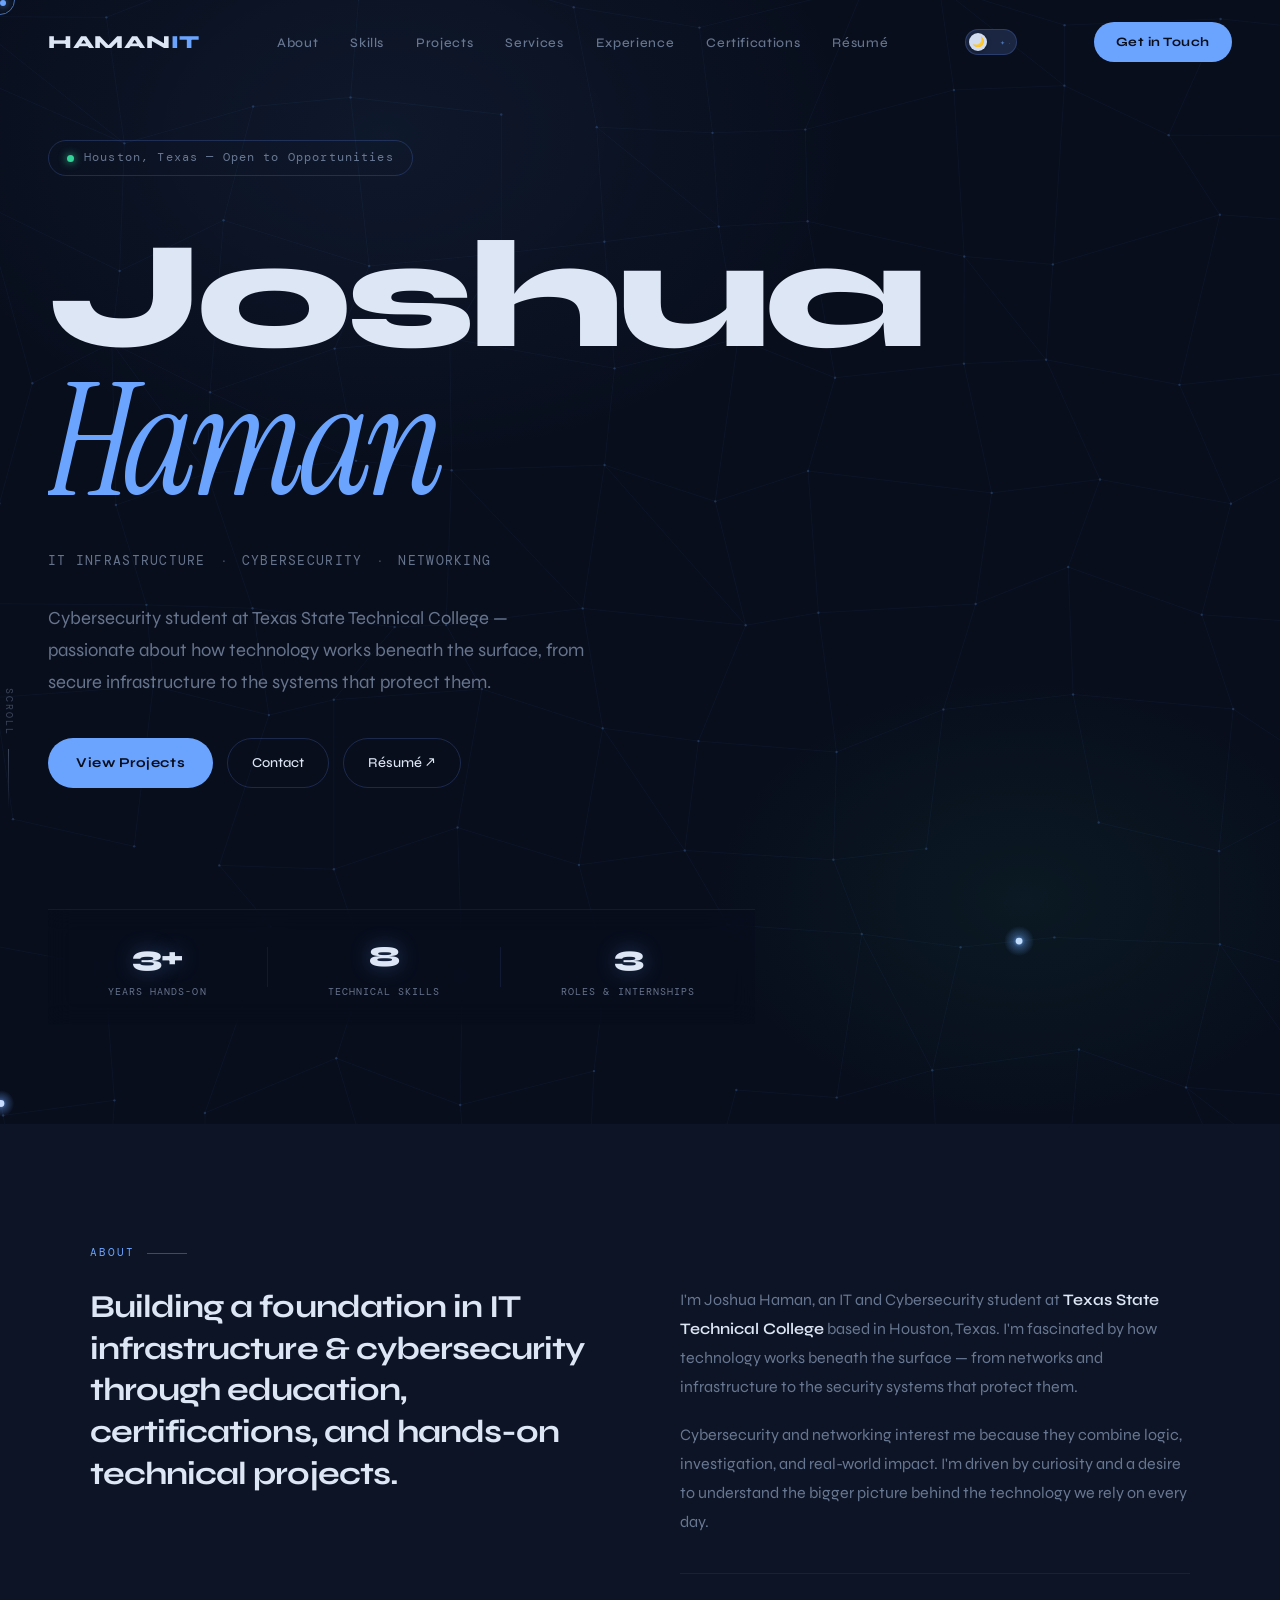
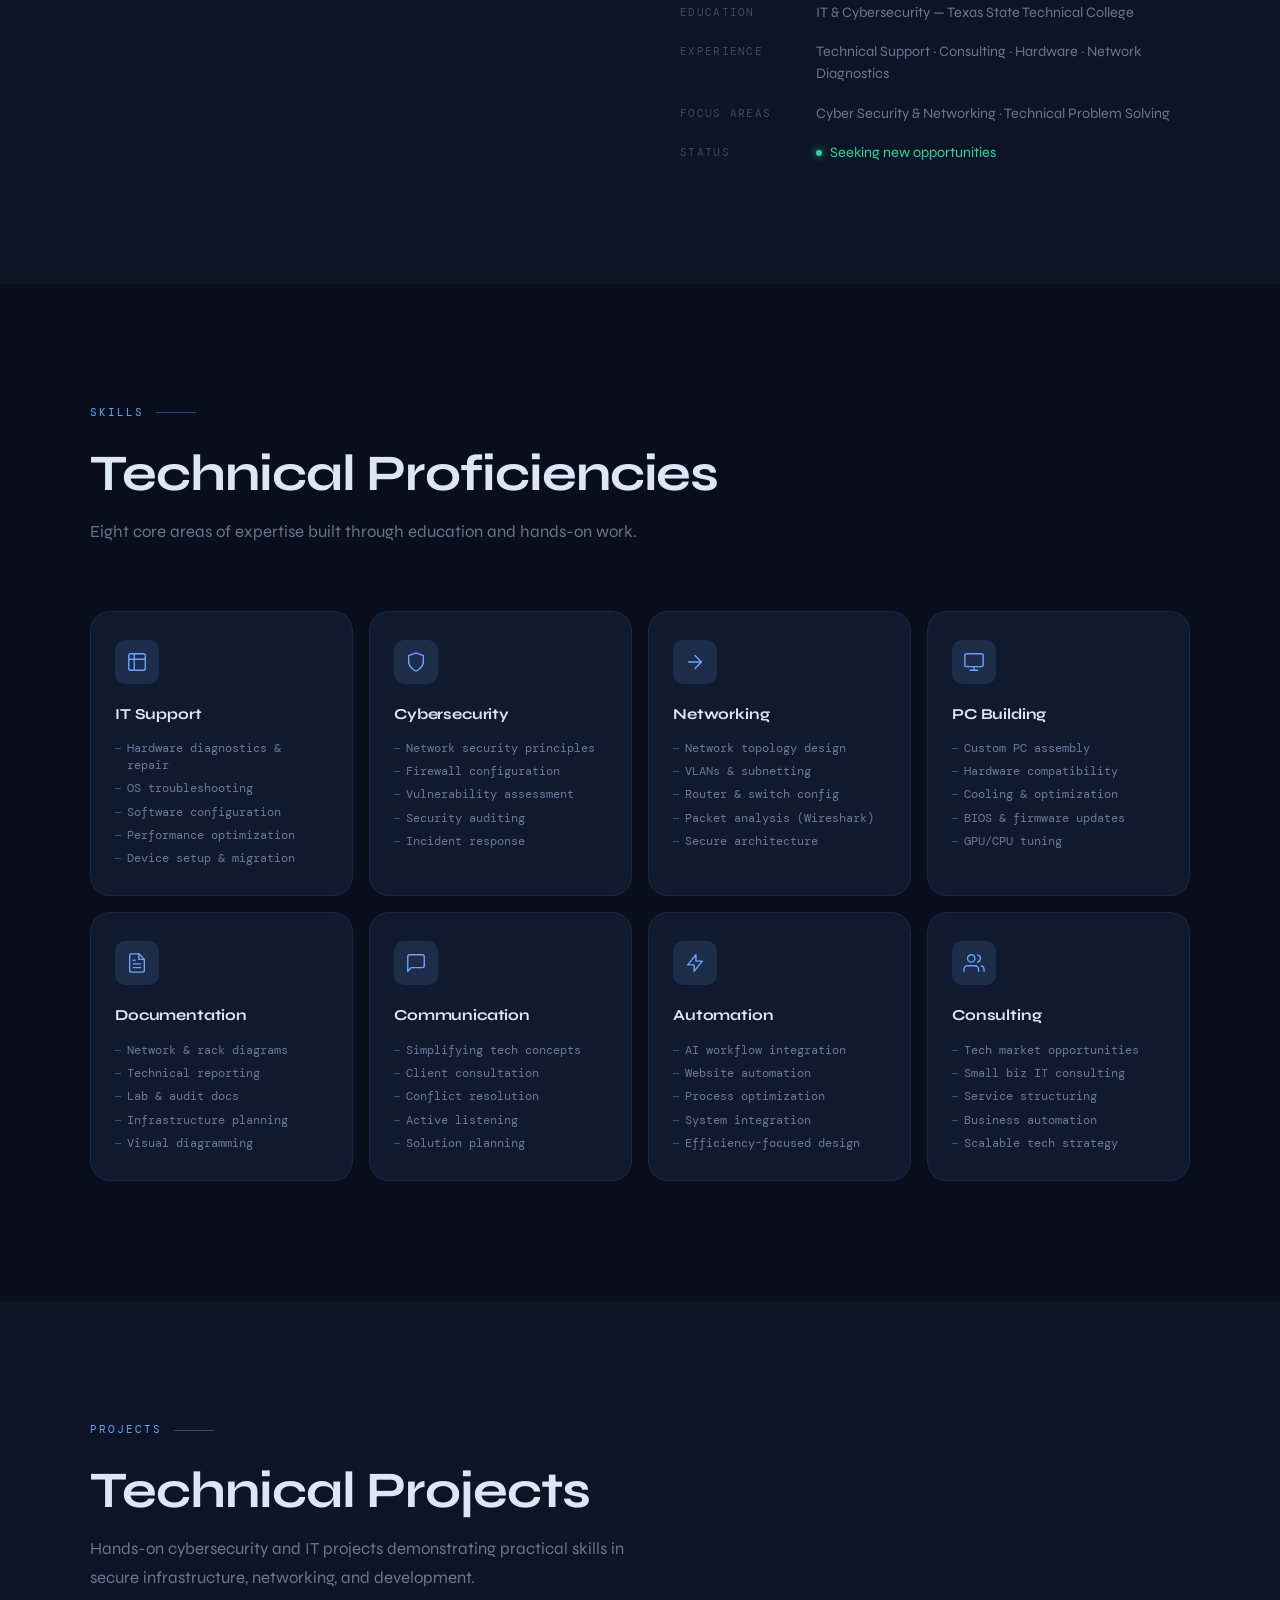
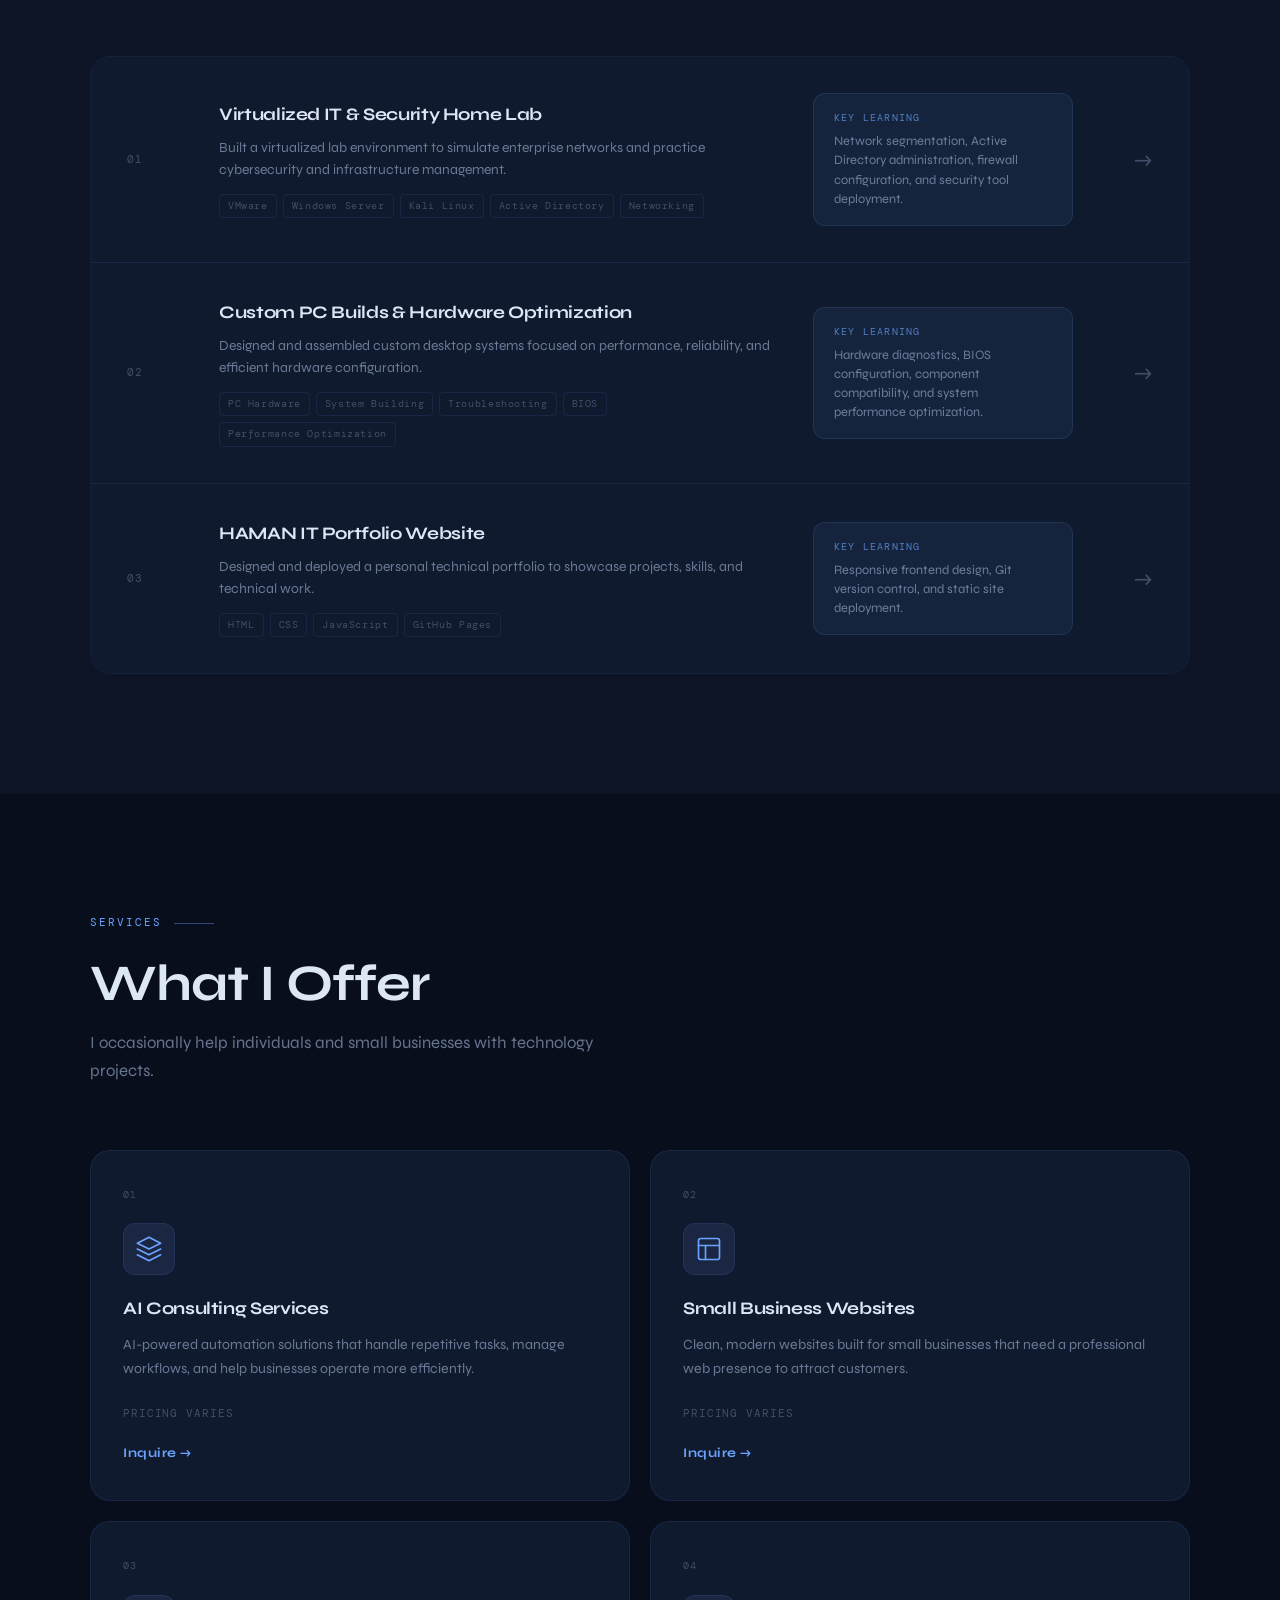
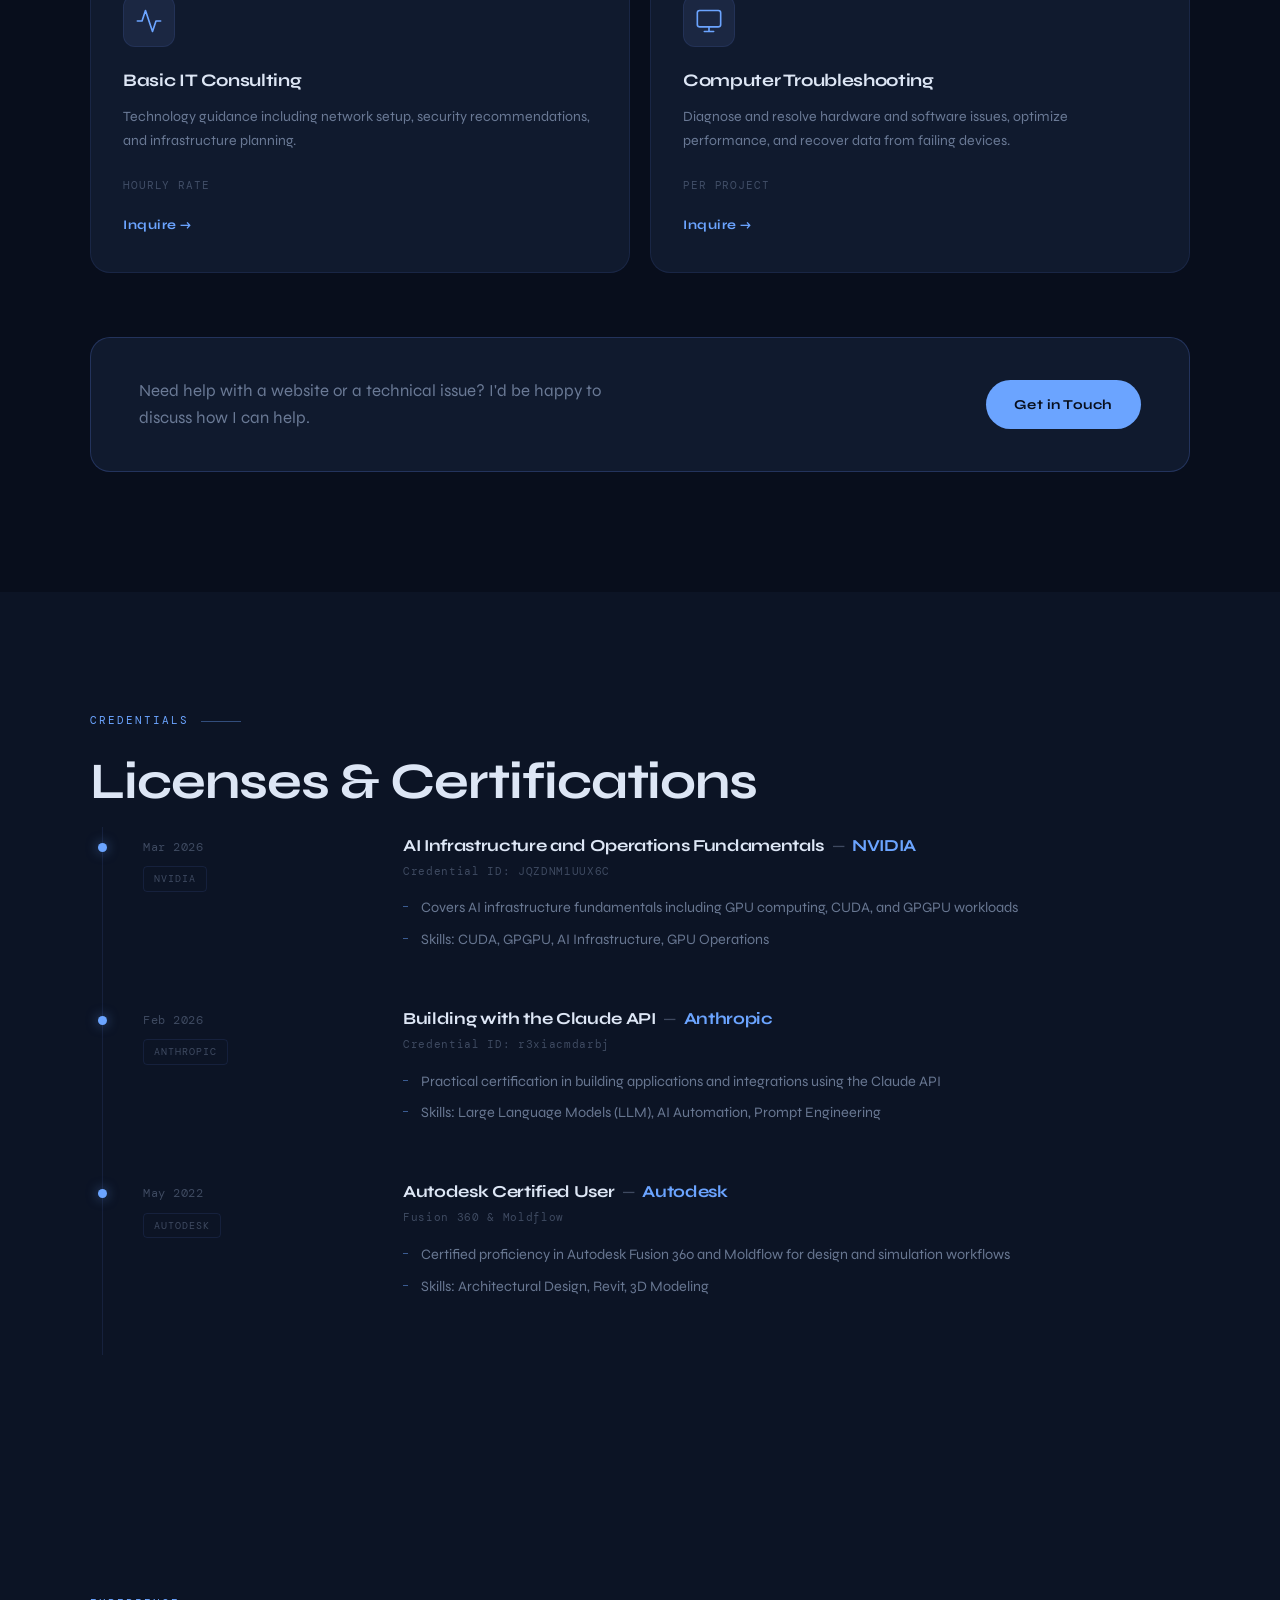
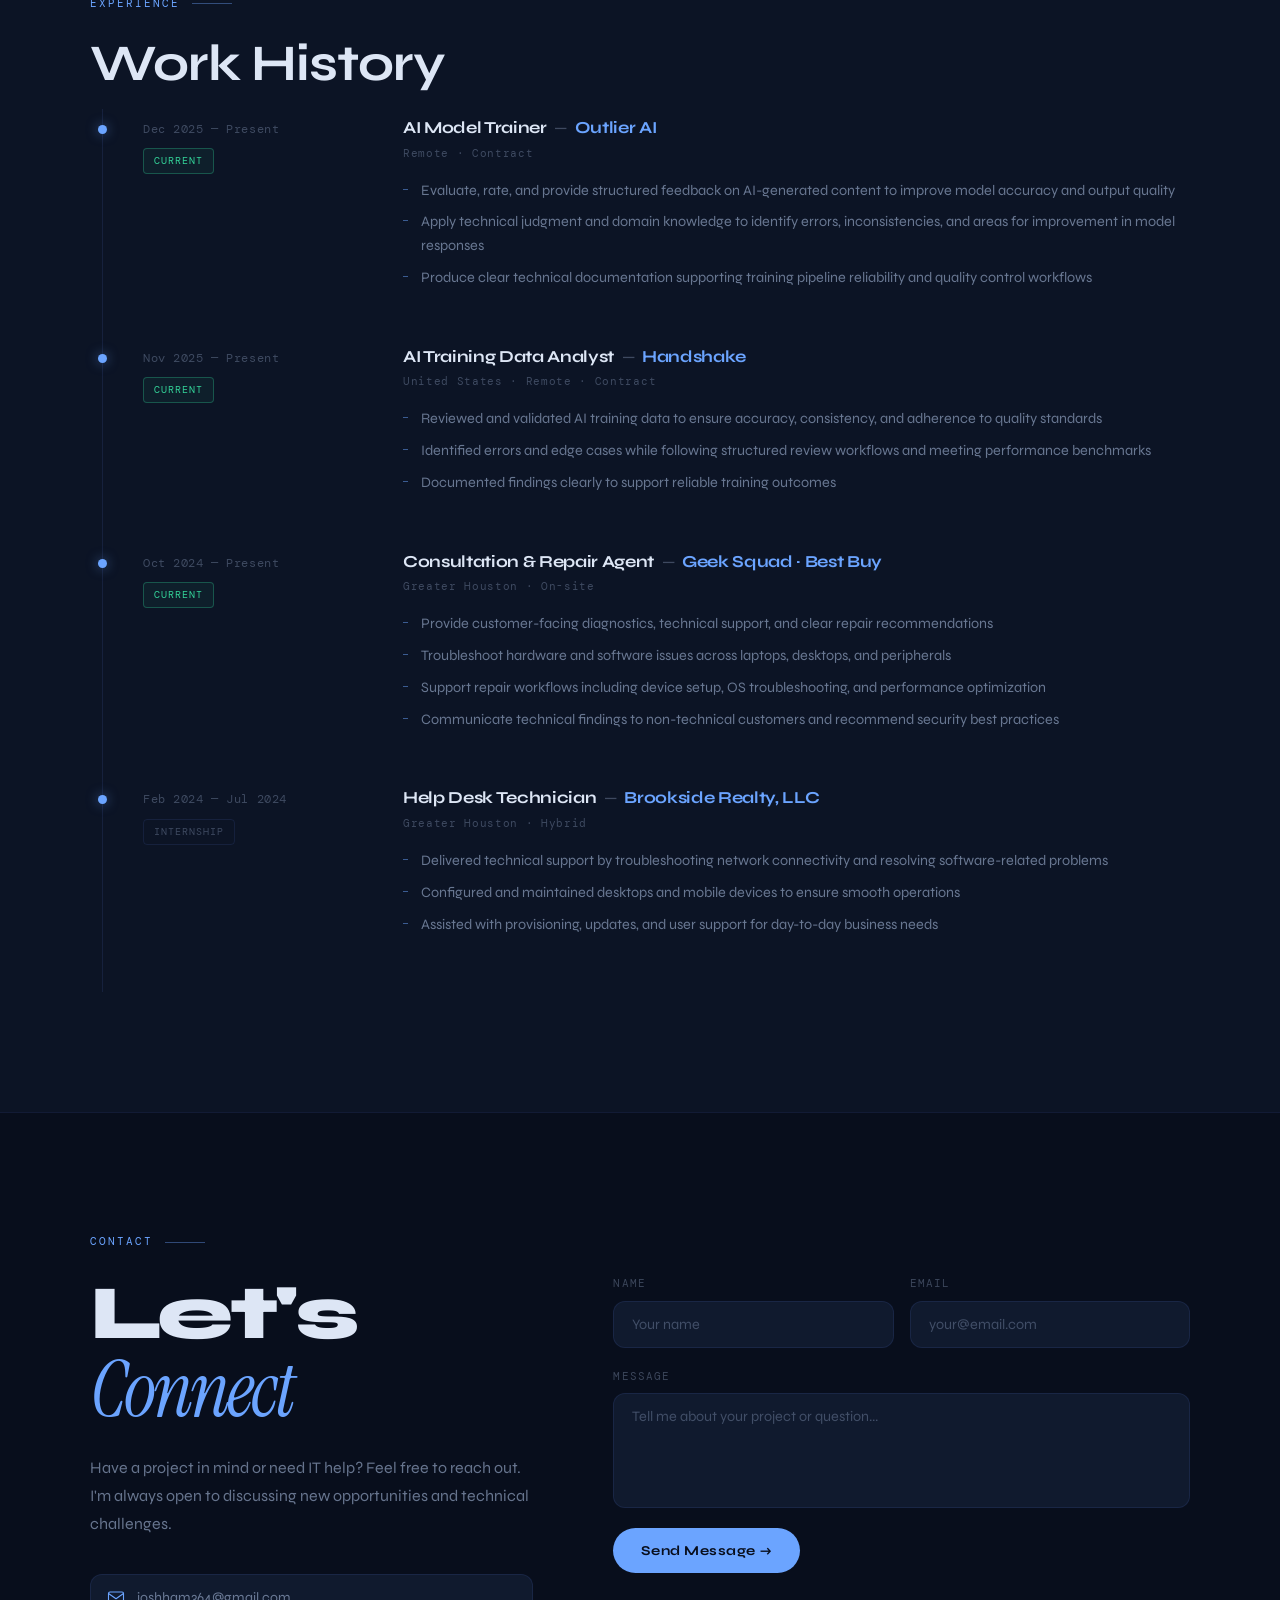
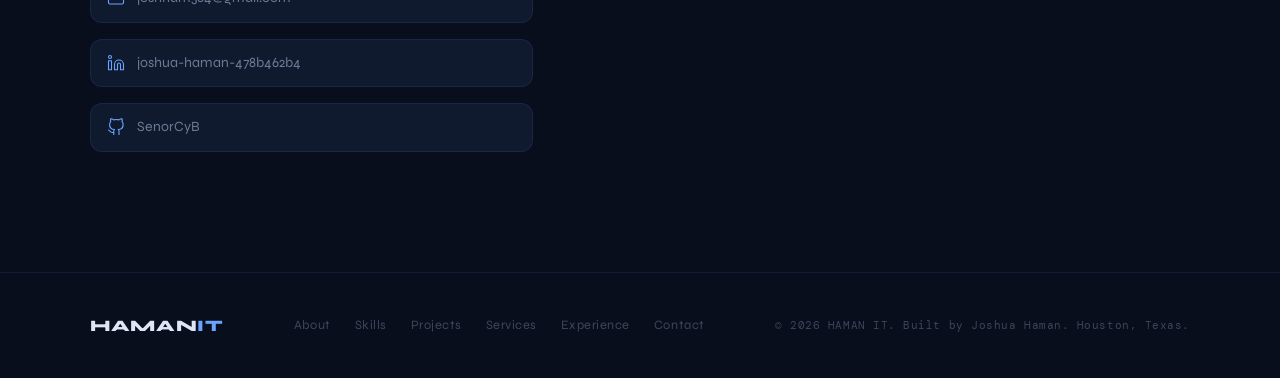
==== index.html @ edb12a9e "Add files via upload" ====
<!DOCTYPE html>
<html lang="en" data-theme="dark">
<head>
  <meta charset="UTF-8" />
  <meta name="viewport" content="width=device-width, initial-scale=1.0" />
  <title>Joshua Haman — IT &amp; Cybersecurity</title>
  <link rel="preconnect" href="https://fonts.googleapis.com" />
  <link rel="preconnect" href="https://fonts.gstatic.com" crossorigin />
  <link href="https://fonts.googleapis.com/css2?family=Syne:wght@400;500;600;700;800&family=DM+Mono:ital,wght@0,300;0,400;1,300&family=Instrument+Serif:ital@0;1&display=swap" rel="stylesheet" />
  <link rel="stylesheet" href="styles.css" />
  <link rel="stylesheet" href="interactions.css" />
</head>
<body>

<!-- ── NAV ──────────────────────────────────────────────────── -->
<nav class="nav" id="nav">
  <a href="#" class="nav-logo">HAMAN<span>IT</span></a>
  <ul class="nav-links">
    <li><a href="#about">About</a></li>
    <li><a href="#skills">Skills</a></li>
    <li><a href="#projects">Projects</a></li>
    <li><a href="#services">Services</a></li>
    <li><a href="#experience">Experience</a></li>
    <li><a href="#certifications">Certifications</a></li>
    <li><a href="/Joshua_Haman_Resume.pdf" target="_blank">Résumé</a></li>
  </ul>
  <button class="theme-toggle" id="themeToggle" aria-label="Toggle light/dark mode">
    <div class="toggle-track">
      <div class="toggle-thumb">
        <span class="icon-moon">🌙</span>
        <span class="icon-sun">☀️</span>
      </div>
    </div>
  </button>
  <a href="#contact" class="nav-cta">Get in Touch</a>
  <button class="nav-hamburger" id="hamburger" aria-label="Menu">
    <span></span><span></span>
  </button>
</nav>

<!-- ── MOBILE MENU ───────────────────────────────────────────── -->
<div class="mobile-menu" id="mobile-menu">
  <a href="#about"     class="mm-link">About</a>
  <a href="#skills"    class="mm-link">Skills</a>
  <a href="#projects"  class="mm-link">Projects</a>
  <a href="#services"  class="mm-link">Services</a>
  <a href="#experience" class="mm-link">Experience</a>
  <a href="#certifications" class="mm-link">Certifications</a>
  <a href="/Joshua_Haman_Resume.pdf" class="mm-link" target="_blank">Résumé</a>
  <a href="#contact"   class="mm-cta">Get in Touch →</a>
</div>

<!-- ── HERO ─────────────────────────────────────────────────── -->
<section class="hero" id="hero">
  <!-- Circuit canvas lives here, behind the hero content only -->
  <canvas id="cyber-canvas"></canvas>

  <div class="hero-noise"></div>
  <div class="hero-grid-lines"></div>

  <div class="hero-badge">
    <span class="badge-dot"></span>
    Houston, Texas — Open to Opportunities
  </div>

  <div class="hero-content">
    <h1 class="hero-name">
      <span class="hero-name-line" style="--d:0s">Joshua</span>
      <span class="hero-name-line italic" style="--d:0.08s">Haman</span>
    </h1>
    <div class="hero-tagline">
      <span class="hero-tag-item" style="--d:0.20s">IT Infrastructure</span>
      <span class="hero-tag-sep"  style="--d:0.26s">·</span>
      <span class="hero-tag-item" style="--d:0.30s">Cybersecurity</span>
      <span class="hero-tag-sep"  style="--d:0.36s">·</span>
      <span class="hero-tag-item" style="--d:0.40s">Networking</span>
    </div>
    <p class="hero-bio" style="--d:0.50s">
      Cybersecurity student at Texas State Technical College — passionate about how
      technology works beneath the surface, from secure infrastructure to the systems
      that protect them.
    </p>
    <div class="hero-actions" style="--d:0.62s">
      <a href="#projects" class="btn-primary">View Projects</a>
      <a href="#contact"  class="btn-ghost">Contact</a>
      <a href="/Joshua_Haman_Resume.pdf" class="btn-ghost" target="_blank">Résumé ↗</a>
    </div>
  </div>

  <div class="hero-scroll-hint">
    <span>Scroll</span>
    <div class="scroll-line"></div>
  </div>

  <div class="hero-stat-bar">
    <div class="hero-stat">
      <span class="stat-num">3+</span>
      <span class="stat-label">Years Hands-On</span>
    </div>
    <div class="hero-stat-div"></div>
    <div class="hero-stat">
      <span class="stat-num">8</span>
      <span class="stat-label">Technical Skills</span>
    </div>
    <div class="hero-stat-div"></div>
    <div class="hero-stat">
      <span class="stat-num">3</span>
      <span class="stat-label">Roles &amp; Internships</span>
    </div>
  </div>
</section>

<!-- ── ABOUT ─────────────────────────────────────────────────── -->
<section class="about section-pad" id="about">
  <div class="container">
    <div class="section-label">About</div>
    <div class="about-grid">
      <div class="about-headline">
        <h2>Building a foundation in IT infrastructure &amp; cybersecurity through education, certifications, and hands-on technical projects.</h2>
      </div>
      <div class="about-body">
        <p>I'm Joshua Haman, an IT and Cybersecurity student at <strong>Texas State Technical College</strong> based in Houston, Texas. I'm fascinated by how technology works beneath the surface — from networks and infrastructure to the security systems that protect them.</p>
        <p>Cybersecurity and networking interest me because they combine logic, investigation, and real-world impact. I'm driven by curiosity and a desire to understand the bigger picture behind the technology we rely on every day.</p>
        <div class="about-details">
          <div class="about-detail-item">
            <span class="detail-label">Education</span>
            <span class="detail-value">IT &amp; Cybersecurity — Texas State Technical College</span>
          </div>
          <div class="about-detail-item">
            <span class="detail-label">Experience</span>
            <span class="detail-value">Technical Support · Consulting · Hardware · Network Diagnostics</span>
          </div>
          <div class="about-detail-item">
            <span class="detail-label">Focus Areas</span>
            <span class="detail-value">Cyber Security &amp; Networking · Technical Problem Solving</span>
          </div>
          <div class="about-detail-item">
            <span class="detail-label">Status</span>
            <span class="detail-value status-open">
              <span class="status-dot"></span>Seeking new opportunities
            </span>
          </div>
        </div>
      </div>
    </div>
  </div>
</section>

<!-- ── SKILLS ─────────────────────────────────────────────────── -->
<section class="skills section-pad" id="skills">
  <div class="container">
    <div class="section-label">Skills</div>
    <h2 class="section-title">Technical Proficiencies</h2>
    <p class="section-sub">Eight core areas of expertise built through education and hands-on work.</p>
    <div class="skills-grid">

      <div class="skill-card" data-index="0">
        <div class="skill-card-icon"><svg width="22" height="22" fill="none" viewBox="0 0 24 24"><path stroke="currentColor" stroke-width="1.5" stroke-linecap="round" stroke-linejoin="round" d="M9 3H5a2 2 0 0 0-2 2v4m6-6h10a2 2 0 0 1 2 2v4M9 3v18m0 0h10a2 2 0 0 0 2-2V9M9 21H5a2 2 0 0 1-2-2V9m0 0h18"/></svg></div>
        <h3>IT Support</h3>
        <ul>
          <li>Hardware diagnostics &amp; repair</li>
          <li>OS troubleshooting</li>
          <li>Software configuration</li>
          <li>Performance optimization</li>
          <li>Device setup &amp; migration</li>
        </ul>
      </div>

      <div class="skill-card" data-index="1">
        <div class="skill-card-icon"><svg width="22" height="22" fill="none" viewBox="0 0 24 24"><path stroke="currentColor" stroke-width="1.5" stroke-linecap="round" stroke-linejoin="round" d="M12 22s8-4 8-10V5l-8-3-8 3v7c0 6 8 10 8 10z"/></svg></div>
        <h3>Cybersecurity</h3>
        <ul>
          <li>Network security principles</li>
          <li>Firewall configuration</li>
          <li>Vulnerability assessment</li>
          <li>Security auditing</li>
          <li>Incident response</li>
        </ul>
      </div>

      <div class="skill-card" data-index="2">
        <div class="skill-card-icon"><svg width="22" height="22" fill="none" viewBox="0 0 24 24"><path stroke="currentColor" stroke-width="1.5" stroke-linecap="round" stroke-linejoin="round" d="M5 12h14M12 5l7 7-7 7"/></svg></div>
        <h3>Networking</h3>
        <ul>
          <li>Network topology design</li>
          <li>VLANs &amp; subnetting</li>
          <li>Router &amp; switch config</li>
          <li>Packet analysis (Wireshark)</li>
          <li>Secure architecture</li>
        </ul>
      </div>

      <div class="skill-card" data-index="3">
        <div class="skill-card-icon"><svg width="22" height="22" fill="none" viewBox="0 0 24 24"><rect x="2" y="3" width="20" height="14" rx="2" stroke="currentColor" stroke-width="1.5"/><path stroke="currentColor" stroke-width="1.5" stroke-linecap="round" d="M8 21h8M12 17v4"/></svg></div>
        <h3>PC Building</h3>
        <ul>
          <li>Custom PC assembly</li>
          <li>Hardware compatibility</li>
          <li>Cooling &amp; optimization</li>
          <li>BIOS &amp; firmware updates</li>
          <li>GPU/CPU tuning</li>
        </ul>
      </div>

      <div class="skill-card" data-index="4">
        <div class="skill-card-icon"><svg width="22" height="22" fill="none" viewBox="0 0 24 24"><path stroke="currentColor" stroke-width="1.5" stroke-linecap="round" stroke-linejoin="round" d="M14 2H6a2 2 0 0 0-2 2v16a2 2 0 0 0 2 2h12a2 2 0 0 0 2-2V8z"/><path stroke="currentColor" stroke-width="1.5" stroke-linecap="round" d="M14 2v6h6M16 13H8M16 17H8M10 9H8"/></svg></div>
        <h3>Documentation</h3>
        <ul>
          <li>Network &amp; rack diagrams</li>
          <li>Technical reporting</li>
          <li>Lab &amp; audit docs</li>
          <li>Infrastructure planning</li>
          <li>Visual diagramming</li>
        </ul>
      </div>

      <div class="skill-card" data-index="5">
        <div class="skill-card-icon"><svg width="22" height="22" fill="none" viewBox="0 0 24 24"><path stroke="currentColor" stroke-width="1.5" stroke-linecap="round" stroke-linejoin="round" d="M21 15a2 2 0 0 1-2 2H7l-4 4V5a2 2 0 0 1 2-2h14a2 2 0 0 1 2 2z"/></svg></div>
        <h3>Communication</h3>
        <ul>
          <li>Simplifying tech concepts</li>
          <li>Client consultation</li>
          <li>Conflict resolution</li>
          <li>Active listening</li>
          <li>Solution planning</li>
        </ul>
      </div>

      <div class="skill-card" data-index="6">
        <div class="skill-card-icon"><svg width="22" height="22" fill="none" viewBox="0 0 24 24"><path stroke="currentColor" stroke-width="1.5" stroke-linecap="round" stroke-linejoin="round" d="M13 10V3L4 14h7v7l9-11h-7z"/></svg></div>
        <h3>Automation</h3>
        <ul>
          <li>AI workflow integration</li>
          <li>Website automation</li>
          <li>Process optimization</li>
          <li>System integration</li>
          <li>Efficiency-focused design</li>
        </ul>
      </div>

      <div class="skill-card" data-index="7">
        <div class="skill-card-icon"><svg width="22" height="22" fill="none" viewBox="0 0 24 24"><path stroke="currentColor" stroke-width="1.5" stroke-linecap="round" stroke-linejoin="round" d="M17 21v-2a4 4 0 0 0-4-4H5a4 4 0 0 0-4 4v2M9 11a4 4 0 1 0 0-8 4 4 0 0 0 0 8zM23 21v-2a4 4 0 0 0-3-3.87M16 3.13a4 4 0 0 1 0 7.75"/></svg></div>
        <h3>Consulting</h3>
        <ul>
          <li>Tech market opportunities</li>
          <li>Small biz IT consulting</li>
          <li>Service structuring</li>
          <li>Business automation</li>
          <li>Scalable tech strategy</li>
        </ul>
      </div>

    </div>
  </div>
</section>

<!-- ── PROJECTS ───────────────────────────────────────────────── -->
<section class="projects section-pad" id="projects">
  <div class="container">
    <div class="section-label">Projects</div>
    <h2 class="section-title">Technical Projects</h2>
    <p class="section-sub">Hands-on cybersecurity and IT projects demonstrating practical skills in secure infrastructure, networking, and development.</p>
    <div class="projects-list">

      <a href="projects/homelab.html" class="project-row">
        <div class="project-num">01</div>
        <div class="project-info">
          <h3>Virtualized IT &amp; Security Home Lab</h3>
          <p>Built a virtualized lab environment to simulate enterprise networks and practice cybersecurity and infrastructure management.</p>
          <div class="project-tags">
            <span>VMware</span><span>Windows Server</span><span>Kali Linux</span>
            <span>Active Directory</span><span>Networking</span>
          </div>
        </div>
        <div class="project-key-learning">
          <span class="kl-label">Key Learning</span>
          <span class="kl-text">Network segmentation, Active Directory administration, firewall configuration, and security tool deployment.</span>
        </div>
        <div class="project-arrow">→</div>
      </a>

      <a href="projects/network-scanner.html" class="project-row">
        <div class="project-num">02</div>
        <div class="project-info">
          <h3>Custom PC Builds &amp; Hardware Optimization</h3>
          <p>Designed and assembled custom desktop systems focused on performance, reliability, and efficient hardware configuration.</p>
          <div class="project-tags">
            <span>PC Hardware</span><span>System Building</span><span>Troubleshooting</span>
            <span>BIOS</span><span>Performance Optimization</span>
          </div>
        </div>
        <div class="project-key-learning">
          <span class="kl-label">Key Learning</span>
          <span class="kl-text">Hardware diagnostics, BIOS configuration, component compatibility, and system performance optimization.</span>
        </div>
        <div class="project-arrow">→</div>
      </a>

      <a href="projects/portfolio-website.html" class="project-row">
        <div class="project-num">03</div>
        <div class="project-info">
          <h3>HAMAN IT Portfolio Website</h3>
          <p>Designed and deployed a personal technical portfolio to showcase projects, skills, and technical work.</p>
          <div class="project-tags">
            <span>HTML</span><span>CSS</span><span>JavaScript</span><span>GitHub Pages</span>
          </div>
        </div>
        <div class="project-key-learning">
          <span class="kl-label">Key Learning</span>
          <span class="kl-text">Responsive frontend design, Git version control, and static site deployment.</span>
        </div>
        <div class="project-arrow">→</div>
      </a>

    </div>
  </div>
</section>

<!-- ── SERVICES ───────────────────────────────────────────────── -->
<section class="services section-pad" id="services">
  <div class="container">
    <div class="section-label">Services</div>
    <h2 class="section-title">What I Offer</h2>
    <p class="section-sub">I occasionally help individuals and small businesses with technology projects.</p>
    <div class="services-grid">

      <div class="service-card">
        <div class="service-num">01</div>
        <div class="service-icon"><svg width="28" height="28" fill="none" viewBox="0 0 24 24"><path stroke="currentColor" stroke-width="1.4" stroke-linecap="round" stroke-linejoin="round" d="M12 2L2 7l10 5 10-5-10-5zM2 17l10 5 10-5M2 12l10 5 10-5"/></svg></div>
        <h3>AI Consulting Services</h3>
        <p>AI-powered automation solutions that handle repetitive tasks, manage workflows, and help businesses operate more efficiently.</p>
        <span class="service-price">Pricing varies</span>
        <span class="service-cta">Inquire →</span>
      </div>

      <div class="service-card">
        <div class="service-num">02</div>
        <div class="service-icon"><svg width="28" height="28" fill="none" viewBox="0 0 24 24"><rect x="3" y="3" width="18" height="18" rx="2" stroke="currentColor" stroke-width="1.4"/><path stroke="currentColor" stroke-width="1.4" stroke-linecap="round" d="M3 9h18M9 21V9"/></svg></div>
        <h3>Small Business Websites</h3>
        <p>Clean, modern websites built for small businesses that need a professional web presence to attract customers.</p>
        <span class="service-price">Pricing varies</span>
        <span class="service-cta">Inquire →</span>
      </div>

      <div class="service-card">
        <div class="service-num">03</div>
        <div class="service-icon"><svg width="28" height="28" fill="none" viewBox="0 0 24 24"><path stroke="currentColor" stroke-width="1.4" stroke-linecap="round" stroke-linejoin="round" d="M22 12h-4l-3 9L9 3l-3 9H2"/></svg></div>
        <h3>Basic IT Consulting</h3>
        <p>Technology guidance including network setup, security recommendations, and infrastructure planning.</p>
        <span class="service-price">Hourly rate</span>
        <span class="service-cta">Inquire →</span>
      </div>

      <div class="service-card">
        <div class="service-num">04</div>
        <div class="service-icon"><svg width="28" height="28" fill="none" viewBox="0 0 24 24"><rect x="2" y="3" width="20" height="14" rx="2" stroke="currentColor" stroke-width="1.4"/><path stroke="currentColor" stroke-width="1.4" stroke-linecap="round" d="M8 21h8M12 17v4"/></svg></div>
        <h3>Computer Troubleshooting</h3>
        <p>Diagnose and resolve hardware and software issues, optimize performance, and recover data from failing devices.</p>
        <span class="service-price">Per project</span>
        <span class="service-cta">Inquire →</span>
      </div>

    </div>
    <div class="services-cta-bar">
      <p>Need help with a website or a technical issue? I'd be happy to discuss how I can help.</p>
      <a href="#contact" class="btn-primary">Get in Touch</a>
    </div>
  </div>
</section>

<!-- ── EXPERIENCE ─────────────────────────────────────────────── -->
<section class="experience section-pad" id="certifications">
  <div class="container">
    <div class="section-label">Credentials</div>
    <h2 class="section-title">Licenses &amp; Certifications</h2>
    <div class="timeline">

      <div class="timeline-item">
        <div class="timeline-meta">
          <span class="timeline-date">Mar 2026</span>
          <span class="timeline-badge">NVIDIA</span>
        </div>
        <div class="timeline-content">
          <h3>AI Infrastructure and Operations Fundamentals <span class="timeline-sep">—</span> <span class="timeline-company">NVIDIA</span></h3>
          <span class="timeline-location">Credential ID: JQZDNM1UUX6C</span>
          <ul class="timeline-bullets">
            <li>Covers AI infrastructure fundamentals including GPU computing, CUDA, and GPGPU workloads</li>
            <li>Skills: CUDA, GPGPU, AI Infrastructure, GPU Operations</li>
          </ul>
        </div>
      </div>

      <div class="timeline-item">
        <div class="timeline-meta">
          <span class="timeline-date">Feb 2026</span>
          <span class="timeline-badge">Anthropic</span>
        </div>
        <div class="timeline-content">
          <h3>Building with the Claude API <span class="timeline-sep">—</span> <span class="timeline-company">Anthropic</span></h3>
          <span class="timeline-location">Credential ID: r3xiacmdarbj</span>
          <ul class="timeline-bullets">
            <li>Practical certification in building applications and integrations using the Claude API</li>
            <li>Skills: Large Language Models (LLM), AI Automation, Prompt Engineering</li>
          </ul>
        </div>
      </div>

      <div class="timeline-item">
        <div class="timeline-meta">
          <span class="timeline-date">May 2022</span>
          <span class="timeline-badge">Autodesk</span>
        </div>
        <div class="timeline-content">
          <h3>Autodesk Certified User <span class="timeline-sep">—</span> <span class="timeline-company">Autodesk</span></h3>
          <span class="timeline-location">Fusion 360 &amp; Moldflow</span>
          <ul class="timeline-bullets">
            <li>Certified proficiency in Autodesk Fusion 360 and Moldflow for design and simulation workflows</li>
            <li>Skills: Architectural Design, Revit, 3D Modeling</li>
          </ul>
        </div>
      </div>

    </div>
  </div>
</section>

<section class="experience section-pad" id="experience">
  <div class="container">
    <div class="section-label">Experience</div>
    <h2 class="section-title">Work History</h2>
    <div class="timeline">

      <div class="timeline-item">
        <div class="timeline-meta">
          <span class="timeline-date">Dec 2025 — Present</span>
          <span class="timeline-badge current">Current</span>
        </div>
        <div class="timeline-content">
          <h3>AI Model Trainer <span class="timeline-sep">—</span> <span class="timeline-company">Outlier AI</span></h3>
          <span class="timeline-location">Remote · Contract</span>
          <ul class="timeline-bullets">
            <li>Evaluate, rate, and provide structured feedback on AI-generated content to improve model accuracy and output quality</li>
            <li>Apply technical judgment and domain knowledge to identify errors, inconsistencies, and areas for improvement in model responses</li>
            <li>Produce clear technical documentation supporting training pipeline reliability and quality control workflows</li>
          </ul>
        </div>
      </div>

      <div class="timeline-item">
        <div class="timeline-meta">
          <span class="timeline-date">Nov 2025 — Present</span>
          <span class="timeline-badge current">Current</span>
        </div>
        <div class="timeline-content">
          <h3>AI Training Data Analyst <span class="timeline-sep">—</span> <span class="timeline-company">Handshake</span></h3>
          <span class="timeline-location">United States · Remote · Contract</span>
          <ul class="timeline-bullets">
            <li>Reviewed and validated AI training data to ensure accuracy, consistency, and adherence to quality standards</li>
            <li>Identified errors and edge cases while following structured review workflows and meeting performance benchmarks</li>
            <li>Documented findings clearly to support reliable training outcomes</li>
          </ul>
        </div>
      </div>

      <div class="timeline-item">
        <div class="timeline-meta">
          <span class="timeline-date">Oct 2024 — Present</span>
          <span class="timeline-badge current">Current</span>
        </div>
        <div class="timeline-content">
          <h3>Consultation &amp; Repair Agent <span class="timeline-sep">—</span> <span class="timeline-company">Geek Squad · Best Buy</span></h3>
          <span class="timeline-location">Greater Houston · On-site</span>
          <ul class="timeline-bullets">
            <li>Provide customer-facing diagnostics, technical support, and clear repair recommendations</li>
            <li>Troubleshoot hardware and software issues across laptops, desktops, and peripherals</li>
            <li>Support repair workflows including device setup, OS troubleshooting, and performance optimization</li>
            <li>Communicate technical findings to non-technical customers and recommend security best practices</li>
          </ul>
        </div>
      </div>

      <div class="timeline-item">
        <div class="timeline-meta">
          <span class="timeline-date">Feb 2024 — Jul 2024</span>
          <span class="timeline-badge">Internship</span>
        </div>
        <div class="timeline-content">
          <h3>Help Desk Technician <span class="timeline-sep">—</span> <span class="timeline-company">Brookside Realty, LLC</span></h3>
          <span class="timeline-location">Greater Houston · Hybrid</span>
          <ul class="timeline-bullets">
            <li>Delivered technical support by troubleshooting network connectivity and resolving software-related problems</li>
            <li>Configured and maintained desktops and mobile devices to ensure smooth operations</li>
            <li>Assisted with provisioning, updates, and user support for day-to-day business needs</li>
          </ul>
        </div>
      </div>

    </div>
  </div>
</section>

<!-- ── CONTACT ────────────────────────────────────────────────── -->
<section class="contact section-pad" id="contact">
  <div class="container">
    <div class="section-label">Contact</div>
    <div class="contact-grid">

      <div class="contact-left">
        <h2>Let's<br/><em>Connect</em></h2>
        <p>Have a project in mind or need IT help? Feel free to reach out. I'm always open to discussing new opportunities and technical challenges.</p>
        <div class="contact-links">
          <a href="mailto:joshham364@gmail.com" class="contact-link-item">
            <svg width="18" height="18" fill="none" viewBox="0 0 24 24"><path stroke="currentColor" stroke-width="1.5" stroke-linecap="round" stroke-linejoin="round" d="M4 4h16c1.1 0 2 .9 2 2v12c0 1.1-.9 2-2 2H4c-1.1 0-2-.9-2-2V6c0-1.1.9-2 2-2z"/><path stroke="currentColor" stroke-width="1.5" stroke-linecap="round" stroke-linejoin="round" d="M22 6l-10 7L2 6"/></svg>
            joshham364@gmail.com
          </a>
          <a href="https://www.linkedin.com/in/joshua-haman-478b462b4" target="_blank" class="contact-link-item">
            <svg width="18" height="18" fill="none" viewBox="0 0 24 24"><path stroke="currentColor" stroke-width="1.5" stroke-linecap="round" stroke-linejoin="round" d="M16 8a6 6 0 0 1 6 6v7h-4v-7a2 2 0 0 0-2-2 2 2 0 0 0-2 2v7h-4v-7a6 6 0 0 1 6-6zM2 9h4v12H2zM4 6a2 2 0 1 0 0-4 2 2 0 0 0 0 4z"/></svg>
            joshua-haman-478b462b4
          </a>
          <a href="https://github.com/SenorCyB" target="_blank" class="contact-link-item">
            <svg width="18" height="18" fill="none" viewBox="0 0 24 24"><path stroke="currentColor" stroke-width="1.5" stroke-linecap="round" stroke-linejoin="round" d="M9 19c-5 1.5-5-2.5-7-3m14 6v-3.87a3.37 3.37 0 0 0-.94-2.61c3.14-.35 6.44-1.54 6.44-7A5.44 5.44 0 0 0 20 4.77 5.07 5.07 0 0 0 19.91 1S18.73.65 16 2.48a13.38 13.38 0 0 0-7 0C6.27.65 5.09 1 5.09 1A5.07 5.07 0 0 0 5 4.77a5.44 5.44 0 0 0-1.5 3.78c0 5.42 3.3 6.61 6.44 7A3.37 3.37 0 0 0 9 18.13V22"/></svg>
            SenorCyB
          </a>
        </div>
      </div>

      <div class="contact-right">
        <form class="contact-form" id="contactForm">
          <div class="form-row">
            <div class="form-field">
              <label for="name">Name</label>
              <input type="text" id="name" name="name" placeholder="Your name" required />
            </div>
            <div class="form-field">
              <label for="email">Email</label>
              <input type="email" id="email" name="email" placeholder="your@email.com" required />
            </div>
          </div>
          <div class="form-field">
            <label for="message">Message</label>
            <textarea id="message" name="message" rows="5" placeholder="Tell me about your project or question..." required></textarea>
          </div>
          <button type="submit" class="btn-primary form-submit">Send Message →</button>
          <div class="form-success" id="formSuccess">
            <svg width="20" height="20" fill="none" viewBox="0 0 24 24"><path stroke="currentColor" stroke-width="2" stroke-linecap="round" stroke-linejoin="round" d="M20 6L9 17l-5-5"/></svg>
            Message ready — if your email client didn't open, email joshham364@gmail.com directly.
          </div>
        </form>
      </div>

    </div>
  </div>
</section>

<!-- ── FOOTER ─────────────────────────────────────────────────── -->
<footer class="footer">
  <div class="container footer-inner">
    <a href="#" class="footer-logo">HAMAN<span>IT</span></a>
    <nav class="footer-nav">
      <a href="#about">About</a>
      <a href="#skills">Skills</a>
      <a href="#projects">Projects</a>
      <a href="#services">Services</a>
      <a href="#experience">Experience</a>
      <a href="#contact">Contact</a>
    </nav>
    <p class="footer-copy">© 2026 HAMAN IT. Built by Joshua Haman. Houston, Texas.</p>
  </div>
</footer>

<!-- ── Scroll progress wheel ──────────────────────────────────── -->
<div id="scroll-wheel" aria-hidden="true">
  <svg viewBox="0 0 36 36">
    <circle class="scroll-wheel-track" cx="18" cy="18" r="15.9"/>
    <circle class="scroll-wheel-fill"  cx="18" cy="18" r="15.9"/>
  </svg>
  <span id="scroll-pct">0</span>
</div>

<!-- ── Cursor elements ────────────────────────────────────────── -->
<div id="cursor-dot"></div>
<div id="cursor-ring"></div>

<!-- ── Scripts ───────────────────────────────────────────────── -->
<script>
  /* Theme toggle — runs immediately to prevent flash */
  (function () {
    var root  = document.documentElement;
    var saved = localStorage.getItem('hamanit-theme') || 'dark';
    root.setAttribute('data-theme', saved);

    document.addEventListener('DOMContentLoaded', function () {
      var btn = document.getElementById('themeToggle');
      if (!btn) return;
      btn.addEventListener('click', function () {
        var next = root.getAttribute('data-theme') === 'dark' ? 'light' : 'dark';
        root.setAttribute('data-theme', next);
        localStorage.setItem('hamanit-theme', next);
      });
    });
  }());

  /* Nav scroll shrink */
  window.addEventListener('scroll', function () {
    var nav = document.getElementById('nav');
    if (nav) nav.classList.toggle('scrolled', window.scrollY > 40);
  });

  /* Hamburger / mobile menu */
  document.addEventListener('DOMContentLoaded', function () {
    var hamburger  = document.getElementById('hamburger');
    var mobileMenu = document.getElementById('mobile-menu');
    if (hamburger && mobileMenu) {
      hamburger.addEventListener('click', function () {
        hamburger.classList.toggle('open');
        mobileMenu.classList.toggle('open');
      });
      mobileMenu.querySelectorAll('a').forEach(function (a) {
        a.addEventListener('click', function () {
          hamburger.classList.remove('open');
          mobileMenu.classList.remove('open');
        });
      });
    }

    /* Scroll reveal */
    var revealEls = document.querySelectorAll('.skill-card, .project-row, .service-card, .timeline-item');
    var io = new IntersectionObserver(function (entries) {
      entries.forEach(function (e) {
        if (e.isIntersecting) { e.target.classList.add('visible'); io.unobserve(e.target); }
      });
    }, { threshold: 0.1 });
    revealEls.forEach(function (el) { io.observe(el); });

    /* Service cards → scroll to contact */
    var contact = document.getElementById('contact');
    document.querySelectorAll('.service-card').forEach(function (card) {
      card.style.cursor = 'pointer';
      card.addEventListener('click', function () {
        if (contact) contact.scrollIntoView({ behavior: 'smooth' });
      });
    });

    /* Contact form */
    var form = document.getElementById('contactForm');
    if (form) {
      form.addEventListener('submit', function (e) {
        e.preventDefault();
        var name    = document.getElementById('name').value;
        var email   = document.getElementById('email').value;
        var message = document.getElementById('message').value;
        var subject = encodeURIComponent('Portfolio Contact from ' + name);
        var body    = encodeURIComponent('From: ' + name + '\nEmail: ' + email + '\n\n' + message);
        window.location.href = 'mailto:joshham364@gmail.com?subject=' + subject + '&body=' + body;
        var success = document.getElementById('formSuccess');
        if (success) success.classList.add('show');
      });
    }
  });
</script>

<script src="interactions.js" defer></script>

<style>
  /* ── Scroll progress wheel ── */
  #scroll-wheel {
    position: fixed;
    bottom: 32px; right: 32px;
    width: 48px; height: 48px;
    z-index: 200;
    opacity: 0;
    transform: scale(0.7);
    transition: opacity 0.3s ease, transform 0.3s ease;
    pointer-events: none;
  }
  #scroll-wheel.visible { opacity: 1; transform: scale(1); }
  #scroll-wheel svg { width: 100%; height: 100%; transform: rotate(-90deg); }
  .scroll-wheel-track {
    fill: none;
    stroke: var(--border2);
    stroke-width: 2.5;
  }
  .scroll-wheel-fill {
    fill: none;
    stroke: var(--accent);
    stroke-width: 2.5;
    stroke-linecap: round;
    stroke-dasharray: 100;
    stroke-dashoffset: 100;
    transition: stroke-dashoffset 0.1s linear;
    filter: drop-shadow(0 0 4px var(--accent));
  }
  #scroll-pct {
    position: absolute; inset: 0;
    display: flex; align-items: center; justify-content: center;
    font-family: var(--ff-mono);
    font-size: 9px; font-weight: 600;
    color: var(--accent); letter-spacing: -0.02em;
  }
  @media (max-width: 600px) {
    #scroll-wheel { bottom: 20px; right: 20px; width: 40px; height: 40px; }
  }
</style>
<script>
  (function () {
    var wheel    = document.getElementById('scroll-wheel');
    var fill     = document.querySelector('.scroll-wheel-fill');
    var label    = document.getElementById('scroll-pct');
    window.addEventListener('scroll', function () {
      var pct = Math.round(window.scrollY / (document.documentElement.scrollHeight - window.innerHeight) * 100) || 0;
      fill.style.strokeDashoffset = 100 - pct;
      label.textContent = pct;
      wheel.classList.toggle('visible', window.scrollY > 80);
    }, { passive: true });
  }());
</script>
</body>
</html>
---- styles.css ----
/* ================================================================
   HAMAN IT — Portfolio Stylesheet  v2
   Deep Navy + Electric Blue + Emerald — Professional IT Theme
   ================================================================ */

@import url('https://fonts.googleapis.com/css2?family=Syne:wght@400;500;600;700;800&family=DM+Mono:ital,wght@0,300;0,400;1,300&family=Instrument+Serif:ital@0;1&display=swap');

/* ---- Reset & Base ---- */
*, *::before, *::after { box-sizing: border-box; margin: 0; padding: 0; }

/* ================================================================
   THEME VARIABLES
   ================================================================ */

/* ── Dark Mode (default) — Deep Navy ─────────────────────────── */
:root {
  --bg:          #080e1c;
  --bg2:         #0c1425;
  --bg3:         #101a2e;
  --surface:     #162038;
  --surface2:    #1b2742;
  --border:      rgba(100,140,255,0.11);
  --border2:     rgba(100,140,255,0.22);
  --text:        #dde6f5;
  --muted:       rgba(180,200,235,0.55);
  --faint:       rgba(180,200,235,0.30);
  --accent:      #6ba4ff;    /* soft electric blue        */
  --accent2:     #34d399;    /* soft emerald green        */
  --accent-dim:  rgba(107,164,255,0.13);
  --accent-glow: rgba(107,164,255,0.07);
  --radius:      12px;
  --radius-lg:   20px;
  --ff-display:  'Syne', sans-serif;
  --ff-serif:    'Instrument Serif', serif;
  --ff-mono:     'DM Mono', monospace;
  --transition:  0.3s cubic-bezier(0.4,0,0.2,1);
  --theme-transition: 0.45s cubic-bezier(0.4,0,0.2,1);
}

/* ── Light Mode — Clean Slate ────────────────────────────────── */
[data-theme="light"] {
  --bg:          #f5f7fc;
  --bg2:         #edf0f8;
  --bg3:         #e4e8f2;
  --surface:     #d8deed;
  --surface2:    #ccd4e8;
  --border:      rgba(20,50,140,0.10);
  --border2:     rgba(20,50,140,0.20);
  --text:        #0e1629;
  --muted:       rgba(14,22,55,0.60);
  --faint:       rgba(14,22,55,0.38);
  --accent:      #2558d4;    /* royal blue for text/icons */
  --accent2:     #059669;    /* emerald green             */
  --accent-dim:  rgba(37,88,212,0.11);
  --accent-glow: rgba(37,88,212,0.06);
}

/* ── Global theme transition ──────────────────────────────────── */
body,
.nav,
.hero,
.hero-stat-bar,
.about,
.skills,
.projects,
.services,
.experience,
.contact,
.footer,
.skill-card,
.service-card,
.project-row,
.timeline-item,
.contact-link-item,
.form-field input,
.form-field textarea,
.mobile-menu {
  transition-property: background, background-color, border-color, color, box-shadow;
  transition-duration: var(--theme-transition);
  transition-timing-function: cubic-bezier(0.4, 0, 0.2, 1);
}

/* ── Light-mode scrolled nav ─────────────────────────────────── */
[data-theme="light"] .nav.scrolled {
  background: rgba(245,247,252,0.92);
  border-bottom-color: var(--border2);
}

/* ── Light-mode hero adjustments ─────────────────────────────── */
[data-theme="light"] .hero-noise { opacity: 0.2; }
[data-theme="light"] .hero-grid-lines {
  background-image:
    linear-gradient(rgba(14,22,55,0.05) 1px, transparent 1px),
    linear-gradient(90deg, rgba(14,22,55,0.05) 1px, transparent 1px);
}
[data-theme="light"] .hero::before {
  background: radial-gradient(ellipse, rgba(37,88,212,0.08) 0%, transparent 65%);
}
[data-theme="light"] .hero::after {
  background: radial-gradient(ellipse, rgba(5,150,105,0.07) 0%, transparent 70%);
}
[data-theme="light"] .hero-stat-bar {
  background: rgba(245,247,252,0.7);
}

/* ── Light-mode form inputs ───────────────────────────────────── */
[data-theme="light"] .form-field input,
[data-theme="light"] .form-field textarea {
  background: var(--bg3);
  border-color: var(--border2);
  color: var(--text);
}
[data-theme="light"] .form-field input:focus,
[data-theme="light"] .form-field textarea:focus {
  border-color: var(--accent);
  background: var(--surface);
  box-shadow: 0 0 0 3px rgba(37,88,212,0.08);
}

/* ── Light-mode service/skill card hovers ────────────────────── */
[data-theme="light"] .skill-card:hover,
[data-theme="light"] .service-card:hover {
  box-shadow: 0 8px 40px rgba(37,88,212,0.12);
}
[data-theme="light"] .project-row:hover {
  background: var(--surface);
}
[data-theme="light"] .timeline-item::before {
  box-shadow: 0 0 12px rgba(37,88,212,0.4);
}

/* ── Light-mode btn overrides ────────────────────────────────── */
[data-theme="light"] .btn-primary {
  background: #2558d4;
  color: #fff;
  box-shadow: 0 4px 20px rgba(37,88,212,0.2);
}
[data-theme="light"] .btn-primary:hover {
  background: #1d47b8;
  box-shadow: 0 8px 32px rgba(37,88,212,0.3);
}
[data-theme="light"] .nav-cta {
  background: #2558d4;
  color: #fff;
}
[data-theme="light"] .nav-cta:hover { background: #1d47b8; }
[data-theme="light"] .mm-cta {
  background: #2558d4;
  color: #fff;
}
[data-theme="light"] .btn-ghost {
  border-color: var(--border2);
  color: var(--text);
}
[data-theme="light"] .btn-ghost:hover {
  border-color: var(--accent);
  color: var(--accent);
}
[data-theme="light"] .project-key-learning {
  background: rgba(37,88,212,0.06);
  border-color: rgba(37,88,212,0.15);
}
[data-theme="light"] .mobile-menu { background: var(--bg); }
[data-theme="light"] .form-success {
  background: rgba(5,150,105,0.07);
  border-color: rgba(5,150,105,0.25);
  color: var(--accent2);
}

/* ================================================================
   THEME TOGGLE BUTTON
   ================================================================ */
.theme-toggle {
  position: relative;
  width: 52px;
  height: 26px;
  cursor: pointer;
  background: none;
  border: none;
  padding: 0;
  flex-shrink: 0;
}

.toggle-track {
  width: 52px;
  height: 26px;
  border-radius: 999px;
  background: var(--surface2);
  border: 1.5px solid var(--border2);
  position: relative;
  overflow: hidden;
  transition:
    background var(--theme-transition),
    border-color var(--theme-transition),
    box-shadow var(--theme-transition);
}
[data-theme="light"] .toggle-track {
  background: #dce8ff;
  border-color: rgba(37,88,212,0.35);
}

/* Decorative stars */
.toggle-track::before {
  content: '✦ ·';
  position: absolute;
  right: 5px;
  top: 50%;
  transform: translateY(-50%);
  font-size: 6px;
  letter-spacing: 1px;
  color: rgba(107,164,255,0.6);
  transition: opacity var(--theme-transition);
  pointer-events: none;
}
[data-theme="light"] .toggle-track::before { opacity: 0; }

/* Decorative lines (light) */
.toggle-track::after {
  content: '— —';
  position: absolute;
  left: 6px;
  top: 50%;
  transform: translateY(-50%);
  font-size: 6px;
  letter-spacing: 1px;
  color: rgba(37,88,212,0.55);
  opacity: 0;
  transition: opacity var(--theme-transition);
  pointer-events: none;
}
[data-theme="light"] .toggle-track::after { opacity: 1; }

/* Sliding thumb */
.toggle-thumb {
  position: absolute;
  top: 3px;
  left: 3px;
  width: 18px;
  height: 18px;
  border-radius: 50%;
  background: rgba(220,230,250,0.95);
  box-shadow: 0 1px 4px rgba(0,0,0,0.4);
  transition:
    transform 0.45s cubic-bezier(0.34, 1.56, 0.64, 1),
    background var(--theme-transition),
    box-shadow var(--theme-transition);
  display: flex;
  align-items: center;
  justify-content: center;
  font-size: 10px;
  line-height: 1;
  user-select: none;
}
[data-theme="light"] .toggle-thumb {
  transform: translateX(26px);
  background: #fff;
  box-shadow: 0 1px 6px rgba(37,88,212,0.3);
}

/* Icons */
.toggle-thumb .icon-moon,
.toggle-thumb .icon-sun {
  position: absolute;
  transition: opacity 0.3s ease, transform 0.45s cubic-bezier(0.34, 1.56, 0.64, 1);
}
.toggle-thumb .icon-moon { opacity: 1; transform: scale(1) rotate(0deg); }
.toggle-thumb .icon-sun  { opacity: 0; transform: scale(0.5) rotate(-30deg); }
[data-theme="light"] .toggle-thumb .icon-moon { opacity: 0; transform: scale(0.5) rotate(30deg); }
[data-theme="light"] .toggle-thumb .icon-sun  { opacity: 1; transform: scale(1) rotate(0deg); }

.theme-toggle:hover .toggle-track,
.theme-toggle:focus-visible .toggle-track {
  box-shadow: 0 0 0 3px var(--accent-dim);
}

/* Nav right layout */
.nav-right {
  display: flex;
  align-items: center;
  gap: 14px;
}

/* ================================================================
   BASE
   ================================================================ */
html { scroll-behavior: smooth; font-size: 16px; }

body {
  font-family: var(--ff-display);
  background: var(--bg);
  color: var(--text);
  overflow-x: hidden;
  line-height: 1.6;
}

a { color: inherit; text-decoration: none; }
img { max-width: 100%; display: block; }
ul { list-style: none; }

.container {
  max-width: 1180px;
  margin: 0 auto;
  padding: 0 40px;
}

.section-pad { padding: 120px 0; }

/* ---- Section Labels ---- */
.section-label {
  font-family: var(--ff-mono);
  font-size: 0.7rem;
  letter-spacing: 0.18em;
  text-transform: uppercase;
  color: var(--accent);
  margin-bottom: 24px;
  display: flex;
  align-items: center;
  gap: 12px;
}
.section-label::after {
  content: '';
  display: block;
  width: 40px;
  height: 1px;
  background: var(--accent);
  opacity: 0.4;
}

.section-title {
  font-family: var(--ff-display);
  font-size: clamp(2rem, 4vw, 3.2rem);
  font-weight: 700;
  letter-spacing: -0.02em;
  line-height: 1.1;
  margin-bottom: 16px;
}

.section-sub {
  color: var(--muted);
  font-size: 1.05rem;
  max-width: 560px;
  margin-bottom: 64px;
  line-height: 1.7;
}

/* ---- Buttons ---- */
.btn-primary {
  display: inline-flex;
  align-items: center;
  gap: 8px;
  background: var(--accent);
  color: #080e1c;
  font-family: var(--ff-display);
  font-weight: 700;
  font-size: 0.85rem;
  letter-spacing: 0.04em;
  padding: 14px 28px;
  border-radius: 100px;
  transition: var(--transition);
  white-space: nowrap;
}
.btn-primary:hover {
  background: #93c0ff;
  transform: translateY(-2px);
  box-shadow: 0 8px 32px rgba(107,164,255,0.25);
}

.btn-ghost {
  display: inline-flex;
  align-items: center;
  gap: 6px;
  border: 1px solid var(--border2);
  color: var(--text);
  font-family: var(--ff-display);
  font-weight: 500;
  font-size: 0.85rem;
  padding: 13px 24px;
  border-radius: 100px;
  transition: var(--transition);
  white-space: nowrap;
}
.btn-ghost:hover {
  border-color: var(--accent);
  color: var(--accent);
  transform: translateY(-2px);
}

/* ================================================================
   NAV
   ================================================================ */
.nav {
  position: fixed;
  top: 0; left: 0; right: 0;
  z-index: 100;
  display: flex;
  align-items: center;
  justify-content: space-between;
  padding: 22px 48px;
  transition: var(--transition);
}
.nav.scrolled {
  background: rgba(8,14,28,0.90);
  backdrop-filter: blur(24px);
  -webkit-backdrop-filter: blur(24px);
  border-bottom: 1px solid var(--border2);
  padding: 14px 48px;
}

.nav-logo {
  font-family: var(--ff-display);
  font-weight: 800;
  font-size: 1.15rem;
  letter-spacing: 0.04em;
  color: var(--text);
}
.nav-logo span { color: var(--accent); }

.nav-links {
  display: flex;
  gap: 32px;
}
.nav-links a {
  font-size: 0.82rem;
  font-weight: 500;
  letter-spacing: 0.05em;
  color: var(--muted);
  transition: color var(--transition);
}
.nav-links a:hover { color: var(--text); }

.nav-cta {
  font-size: 0.8rem;
  font-weight: 700;
  letter-spacing: 0.04em;
  background: var(--accent);
  color: #080e1c;
  padding: 10px 22px;
  border-radius: 100px;
  transition: var(--transition);
}
.nav-cta:hover {
  background: #93c0ff;
  transform: translateY(-1px);
  box-shadow: 0 4px 16px rgba(107,164,255,0.25);
}

.nav-hamburger {
  display: none;
  flex-direction: column;
  gap: 5px;
  background: none;
  border: none;
  cursor: pointer;
  padding: 4px;
}
.nav-hamburger span {
  display: block;
  width: 24px;
  height: 1.5px;
  background: var(--text);
  transition: var(--transition);
  transform-origin: center;
}
.nav-hamburger.open span:first-child { transform: rotate(45deg) translate(4.5px, 4.5px); }
.nav-hamburger.open span:last-child  { transform: rotate(-45deg) translate(4.5px, -4.5px); }

/* ---- Mobile Menu ---- */
.mobile-menu {
  position: fixed;
  inset: 0;
  z-index: 99;
  background: var(--bg);
  display: flex;
  flex-direction: column;
  align-items: center;
  justify-content: center;
  gap: 28px;
  opacity: 0;
  pointer-events: none;
  transition: opacity 0.35s ease;
}
.mobile-menu.open { opacity: 1; pointer-events: all; }
.mm-link {
  font-size: 2rem;
  font-weight: 700;
  letter-spacing: -0.02em;
  color: var(--muted);
  transition: color var(--transition);
}
.mm-link:hover { color: var(--text); }
.mm-cta {
  margin-top: 12px;
  font-size: 1rem;
  font-weight: 700;
  background: var(--accent);
  color: #080e1c;
  padding: 14px 32px;
  border-radius: 100px;
}

/* ================================================================
   HERO
   ================================================================ */
.hero {
  position: relative;
  min-height: 100vh;
  display: flex;
  flex-direction: column;
  justify-content: center;
  align-items: flex-start;
  padding: 140px 48px 100px;
  overflow: hidden;
}

.hero-noise {
  position: absolute;
  inset: 0;
  background-image: url("data:image/svg+xml,%3Csvg viewBox='0 0 512 512' xmlns='http://www.w3.org/2000/svg'%3E%3Cfilter id='noise'%3E%3CfeTurbulence type='fractalNoise' baseFrequency='0.9' numOctaves='4' stitchTiles='stitch'/%3E%3C/filter%3E%3Crect width='100%25' height='100%25' filter='url(%23noise)' opacity='0.04'/%3E%3C/svg%3E");
  background-size: 256px 256px;
  pointer-events: none;
  z-index: 0;
  opacity: 0.4;
}

.hero-grid-lines {
  position: absolute;
  inset: 0;
  background-image:
    linear-gradient(rgba(100,140,255,0.04) 1px, transparent 1px),
    linear-gradient(90deg, rgba(100,140,255,0.04) 1px, transparent 1px);
  background-size: 80px 80px;
  pointer-events: none;
  z-index: 0;
  mask-image: radial-gradient(ellipse 80% 70% at 50% 40%, black 30%, transparent 100%);
  -webkit-mask-image: radial-gradient(ellipse 80% 70% at 50% 40%, black 30%, transparent 100%);
}

/* Ambient blue glow top-left */
.hero::before {
  content: '';
  position: absolute;
  top: -20%;
  left: -10%;
  width: 80vw;
  height: 80vh;
  background: radial-gradient(ellipse, rgba(107,164,255,0.07) 0%, transparent 65%);
  pointer-events: none;
  z-index: 0;
}
/* Ambient emerald glow bottom-right */
.hero::after {
  content: '';
  position: absolute;
  bottom: 0;
  right: -5%;
  width: 50vw;
  height: 50vh;
  background: radial-gradient(ellipse, rgba(52,211,153,0.06) 0%, transparent 70%);
  pointer-events: none;
  z-index: 0;
}

.hero-badge {
  position: relative;
  z-index: 1;
  display: inline-flex;
  align-items: center;
  gap: 10px;
  font-family: var(--ff-mono);
  font-size: 0.72rem;
  letter-spacing: 0.1em;
  color: var(--muted);
  border: 1px solid var(--border2);
  padding: 8px 18px;
  border-radius: 100px;
  margin-bottom: 48px;
  animation: fadeUp 0.7s ease both;
  animation-delay: 0.05s;
}
.badge-dot {
  width: 7px; height: 7px;
  border-radius: 50%;
  background: var(--accent2);
  box-shadow: 0 0 8px var(--accent2);
  animation: pulse 2s ease infinite;
}
@keyframes pulse {
  0%,100% { opacity: 1; transform: scale(1); }
  50%      { opacity: 0.5; transform: scale(0.8); }
}

.hero-content {
  position: relative;
  z-index: 1;
  max-width: 900px;
}

.hero-name {
  font-family: var(--ff-display);
  font-weight: 800;
  font-size: clamp(4.5rem, 12vw, 10rem);
  line-height: 0.95;
  letter-spacing: -0.04em;
  margin-bottom: 32px;
  overflow: hidden;
}
.hero-name-line {
  display: block;
  animation: fadeUp 0.7s ease both;
  animation-delay: var(--d, 0s);
}
.hero-name-line.italic {
  font-family: var(--ff-serif);
  font-style: italic;
  font-weight: 300;
  color: var(--accent);
}

@keyframes fadeUp {
  from { opacity: 0; transform: translateY(30px); }
  to   { opacity: 1; transform: translateY(0); }
}

.hero-tagline {
  display: flex;
  align-items: center;
  gap: 16px;
  flex-wrap: wrap;
  margin-bottom: 28px;
}
.hero-tag-item {
  font-family: var(--ff-mono);
  font-size: 0.8rem;
  letter-spacing: 0.1em;
  text-transform: uppercase;
  color: var(--muted);
  animation: fadeUp 0.7s ease both;
  animation-delay: var(--d, 0s);
}
.hero-tag-sep {
  color: var(--faint);
  animation: fadeUp 0.7s ease both;
  animation-delay: var(--d, 0s);
}

.hero-bio {
  font-size: 1.15rem;
  color: var(--muted);
  max-width: 540px;
  line-height: 1.75;
  margin-bottom: 40px;
  animation: fadeUp 0.7s ease both;
  animation-delay: var(--d, 0s);
}

.hero-actions {
  display: flex;
  gap: 14px;
  flex-wrap: wrap;
  animation: fadeUp 0.7s ease both;
  animation-delay: var(--d, 0s);
}

.hero-scroll-hint {
  position: absolute;
  bottom: 100px;
  right: 48px;
  display: flex;
  flex-direction: column;
  align-items: center;
  gap: 12px;
  z-index: 1;
}
.hero-scroll-hint span {
  font-family: var(--ff-mono);
  font-size: 0.65rem;
  letter-spacing: 0.2em;
  text-transform: uppercase;
  color: var(--faint);
  writing-mode: vertical-rl;
}
.scroll-line {
  width: 1px;
  height: 60px;
  background: linear-gradient(to bottom, var(--faint), transparent);
  animation: scrollDown 2s ease infinite;
}
@keyframes scrollDown {
  0%   { transform: scaleY(0); transform-origin: top; }
  50%  { transform: scaleY(1); transform-origin: top; }
  51%  { transform: scaleY(1); transform-origin: bottom; }
  100% { transform: scaleY(0); transform-origin: bottom; }
}

.hero-stat-bar {
  position: absolute;
  bottom: 0;
  left: 0; right: 0;
  border-top: 1px solid var(--border);
  display: flex;
  align-items: center;
  justify-content: center;
  z-index: 1;
  background: rgba(8,14,28,0.55);
  backdrop-filter: blur(12px);
}
.hero-stat {
  display: flex;
  flex-direction: column;
  align-items: center;
  padding: 24px 60px;
  gap: 4px;
}
.stat-num {
  font-size: 1.8rem;
  font-weight: 800;
  letter-spacing: -0.04em;
  color: var(--text);
}
.stat-label {
  font-family: var(--ff-mono);
  font-size: 0.65rem;
  letter-spacing: 0.1em;
  text-transform: uppercase;
  color: var(--muted);
}
.hero-stat-div {
  width: 1px;
  height: 40px;
  background: var(--border);
}

/* ================================================================
   ABOUT
   ================================================================ */
.about { background: var(--bg2); }

.about-grid {
  display: grid;
  grid-template-columns: 1fr 1fr;
  gap: 80px;
  align-items: start;
}

.about-headline h2 {
  font-size: clamp(1.5rem, 2.5vw, 2.1rem);
  font-weight: 700;
  letter-spacing: -0.03em;
  line-height: 1.3;
}

.about-body p {
  color: var(--muted);
  font-size: 1rem;
  line-height: 1.8;
  margin-bottom: 20px;
}
.about-body strong { color: var(--text); font-weight: 600; }

.about-details {
  margin-top: 36px;
  display: flex;
  flex-direction: column;
  gap: 18px;
  border-top: 1px solid var(--border);
  padding-top: 28px;
}
.about-detail-item {
  display: grid;
  grid-template-columns: 120px 1fr;
  gap: 16px;
  align-items: start;
}
.detail-label {
  font-family: var(--ff-mono);
  font-size: 0.68rem;
  letter-spacing: 0.12em;
  text-transform: uppercase;
  color: var(--faint);
  padding-top: 2px;
}
.detail-value { font-size: 0.9rem; color: var(--muted); line-height: 1.5; }
.status-open {
  display: inline-flex;
  align-items: center;
  gap: 8px;
  color: var(--accent2) !important;
}
.status-dot {
  width: 6px; height: 6px;
  border-radius: 50%;
  background: var(--accent2);
  box-shadow: 0 0 8px var(--accent2);
  animation: pulse 2s ease infinite;
}

/* ================================================================
   SKILLS
   ================================================================ */
.skills { background: var(--bg); }

.skills-grid {
  display: grid;
  grid-template-columns: repeat(4, 1fr);
  gap: 16px;
}

.skill-card {
  background: var(--bg3);
  border: 1px solid var(--border);
  border-radius: var(--radius-lg);
  padding: 28px 24px;
  opacity: 0;
  transform: translateY(20px);
  transition: opacity 0.5s ease, transform 0.5s ease, border-color 0.3s, background 0.3s, box-shadow 0.3s;
}
.skill-card[data-index="0"] { transition-delay: 0s; }
.skill-card[data-index="1"] { transition-delay: 0.06s; }
.skill-card[data-index="2"] { transition-delay: 0.12s; }
.skill-card[data-index="3"] { transition-delay: 0.18s; }
.skill-card[data-index="4"] { transition-delay: 0.24s; }
.skill-card[data-index="5"] { transition-delay: 0.3s; }
.skill-card[data-index="6"] { transition-delay: 0.36s; }
.skill-card[data-index="7"] { transition-delay: 0.42s; }

.skill-card.visible { opacity: 1; transform: translateY(0); }
.skill-card:hover {
  border-color: var(--accent);
  background: var(--surface);
  box-shadow: 0 0 28px rgba(107,164,255,0.08), 0 4px 24px rgba(0,0,0,0.35);
  transform: translateY(-4px);
}

.skill-card-icon {
  width: 44px; height: 44px;
  background: var(--accent-dim);
  border-radius: 10px;
  display: flex;
  align-items: center;
  justify-content: center;
  margin-bottom: 18px;
  color: var(--accent);
}

.skill-card h3 {
  font-size: 0.95rem;
  font-weight: 700;
  letter-spacing: -0.01em;
  margin-bottom: 14px;
  color: var(--text);
}

.skill-card ul { display: flex; flex-direction: column; gap: 6px; }
.skill-card ul li {
  font-family: var(--ff-mono);
  font-size: 0.72rem;
  color: var(--muted);
  line-height: 1.5;
  padding-left: 12px;
  position: relative;
}
.skill-card ul li::before {
  content: '—';
  position: absolute;
  left: 0;
  color: var(--accent);
  opacity: 0.5;
  font-size: 0.6rem;
  top: 2px;
}

/* ================================================================
   PROJECTS
   ================================================================ */
.projects { background: var(--bg2); }

.projects-list {
  border: 1px solid var(--border);
  border-radius: var(--radius-lg);
  overflow: hidden;
}

.project-row {
  display: grid;
  grid-template-columns: 60px 1fr 260px 48px;
  gap: 32px;
  align-items: center;
  padding: 36px 36px;
  border-bottom: 1px solid var(--border);
  transition: var(--transition);
  background: var(--bg3);
  opacity: 0;
  transform: translateX(-20px);
}
.project-row:last-child { border-bottom: none; }
.project-row.visible { opacity: 1; transform: translateX(0); }
.project-row:hover { background: var(--surface); }
.project-row:hover .project-arrow { transform: translateX(6px); color: var(--accent); }

.project-num {
  font-family: var(--ff-mono);
  font-size: 0.7rem;
  color: var(--faint);
  letter-spacing: 0.05em;
}

.project-info h3 {
  font-size: 1.1rem;
  font-weight: 700;
  letter-spacing: -0.02em;
  margin-bottom: 8px;
  color: var(--text);
}
.project-info p {
  font-size: 0.87rem;
  color: var(--muted);
  line-height: 1.6;
  margin-bottom: 12px;
}
.project-tags { display: flex; flex-wrap: wrap; gap: 6px; }
.project-tags span {
  font-family: var(--ff-mono);
  font-size: 0.65rem;
  letter-spacing: 0.06em;
  color: var(--faint);
  border: 1px solid var(--border);
  padding: 3px 8px;
  border-radius: 4px;
}

.project-key-learning {
  display: flex;
  flex-direction: column;
  gap: 6px;
  padding: 16px 20px;
  background: var(--accent-glow);
  border: 1px solid rgba(107,164,255,0.12);
  border-radius: var(--radius);
}
.kl-label {
  font-family: var(--ff-mono);
  font-size: 0.62rem;
  letter-spacing: 0.12em;
  text-transform: uppercase;
  color: var(--accent);
  opacity: 0.7;
}
.kl-text { font-size: 0.8rem; color: var(--muted); line-height: 1.5; }

.project-arrow {
  font-size: 1.4rem;
  color: var(--faint);
  transition: var(--transition);
  text-align: right;
}

/* ================================================================
   SERVICES  (click-to-contact enabled)
   ================================================================ */
.services { background: var(--bg); }

.services-grid {
  display: grid;
  grid-template-columns: repeat(2, 1fr);
  gap: 20px;
  margin-bottom: 64px;
}

.service-card {
  background: var(--bg3);
  border: 1px solid var(--border);
  border-radius: var(--radius-lg);
  padding: 36px 32px;
  display: flex;
  flex-direction: column;
  opacity: 0;
  transform: translateY(20px);
  transition:
    background var(--theme-transition),
    border-color 0.28s ease,
    transform 0.28s ease,
    box-shadow 0.28s ease,
    opacity 0.5s ease;
  position: relative;
  overflow: hidden;
  /* Clickable */
  cursor: pointer;
  text-decoration: none;
  color: inherit;
}
.service-card.visible { opacity: 1; transform: translateY(0); }

/* Top-border accent line on hover */
.service-card::before {
  content: '';
  position: absolute;
  top: 0; left: 0; right: 0; height: 2px;
  background: linear-gradient(90deg, transparent, var(--accent), transparent);
  opacity: 0;
  transition: opacity 0.28s ease;
}

.service-card:hover {
  border-color: var(--accent);
  background: var(--surface);
  transform: translateY(-5px);
  box-shadow:
    0 0 32px rgba(107,164,255,0.10),
    0 12px 48px rgba(0,0,0,0.45);
}
.service-card:hover::before { opacity: 0.8; }

/* "Click to contact" hint that appears on hover */
.service-card::after {
  content: 'Click to get in touch →';
  position: absolute;
  bottom: 14px;
  right: 20px;
  font-family: var(--ff-mono);
  font-size: 0.62rem;
  letter-spacing: 0.08em;
  color: var(--accent);
  opacity: 0;
  transform: translateY(4px);
  transition: opacity 0.25s ease, transform 0.25s ease;
}
.service-card:hover::after {
  opacity: 0.7;
  transform: translateY(0);
}

.service-num {
  font-family: var(--ff-mono);
  font-size: 0.65rem;
  color: var(--faint);
  letter-spacing: 0.1em;
  margin-bottom: 20px;
}
.service-icon {
  width: 52px; height: 52px;
  background: var(--surface2);
  border: 1px solid var(--border);
  border-radius: 12px;
  display: flex;
  align-items: center;
  justify-content: center;
  color: var(--accent);
  margin-bottom: 20px;
  transition: background var(--theme-transition), border-color var(--theme-transition);
}
.service-card h3 {
  font-size: 1.1rem;
  font-weight: 700;
  letter-spacing: -0.02em;
  margin-bottom: 10px;
  color: var(--text);
}
.service-card p {
  font-size: 0.88rem;
  color: var(--muted);
  line-height: 1.7;
  flex: 1;
  margin-bottom: 24px;
}
.service-price {
  font-family: var(--ff-mono);
  font-size: 0.7rem;
  letter-spacing: 0.08em;
  color: var(--faint);
  text-transform: uppercase;
  margin-bottom: 20px;
}
.service-cta {
  font-size: 0.82rem;
  font-weight: 700;
  color: var(--accent);
  letter-spacing: 0.04em;
  display: inline-flex;
  align-items: center;
  gap: 6px;
  transition: gap var(--transition);
}
.service-card:hover .service-cta { gap: 12px; }

.services-cta-bar {
  border: 1px solid var(--border2);
  border-radius: var(--radius-lg);
  padding: 40px 48px;
  display: flex;
  align-items: center;
  justify-content: space-between;
  gap: 40px;
  background: var(--bg3);
}
.services-cta-bar p { font-size: 1.05rem; color: var(--muted); max-width: 500px; }

/* ================================================================
   EXPERIENCE
   ================================================================ */
.experience { background: var(--bg2); }

.timeline {
  border-left: 1px solid var(--border);
  margin-left: 12px;
  padding-top: 8px;
}

.timeline-item {
  display: grid;
  grid-template-columns: 220px 1fr;
  gap: 40px;
  padding: 0 0 56px 40px;
  position: relative;
  opacity: 0;
  transform: translateY(16px);
  transition: opacity 0.5s ease, transform 0.5s ease;
}
.timeline-item.visible { opacity: 1; transform: translateY(0); }
.timeline-item::before {
  content: '';
  position: absolute;
  left: -5px; top: 8px;
  width: 9px; height: 9px;
  border-radius: 50%;
  background: var(--accent);
  box-shadow: 0 0 12px rgba(107,164,255,0.5);
}

.timeline-meta { display: flex; flex-direction: column; gap: 10px; padding-top: 4px; }
.timeline-date {
  font-family: var(--ff-mono);
  font-size: 0.72rem;
  color: var(--faint);
  letter-spacing: 0.05em;
  line-height: 1.5;
}
.timeline-badge {
  display: inline-flex;
  align-items: center;
  font-family: var(--ff-mono);
  font-size: 0.62rem;
  letter-spacing: 0.1em;
  text-transform: uppercase;
  padding: 4px 10px;
  border-radius: 4px;
  border: 1px solid var(--border);
  color: var(--faint);
  width: fit-content;
}
.timeline-badge.current {
  border-color: rgba(52,211,153,0.3);
  color: var(--accent2);
  background: rgba(52,211,153,0.06);
}

.timeline-content h3 {
  font-size: 1.05rem;
  font-weight: 700;
  letter-spacing: -0.02em;
  line-height: 1.3;
  margin-bottom: 6px;
  color: var(--text);
}
.timeline-sep { color: var(--faint); margin: 0 4px; font-weight: 300; }
.timeline-company { color: var(--accent); }
.timeline-location {
  display: block;
  font-family: var(--ff-mono);
  font-size: 0.7rem;
  color: var(--faint);
  letter-spacing: 0.06em;
  margin-bottom: 16px;
}
.timeline-bullets { display: flex; flex-direction: column; gap: 8px; }
.timeline-bullets li {
  font-size: 0.9rem;
  color: var(--muted);
  line-height: 1.65;
  padding-left: 18px;
  position: relative;
}
.timeline-bullets li::before {
  content: '';
  position: absolute;
  left: 0; top: 10px;
  width: 5px; height: 1px;
  background: var(--accent);
  opacity: 0.5;
}

/* ================================================================
   CONTACT
   ================================================================ */
.contact {
  background: var(--bg);
  border-top: 1px solid var(--border);
}

.contact-grid {
  display: grid;
  grid-template-columns: 1fr 1.3fr;
  gap: 80px;
  align-items: start;
}

.contact-left h2 {
  font-size: clamp(3rem, 6vw, 5rem);
  font-weight: 800;
  letter-spacing: -0.04em;
  line-height: 1;
  margin-bottom: 24px;
}
.contact-left h2 em {
  font-family: var(--ff-serif);
  font-style: italic;
  font-weight: 300;
  color: var(--accent);
}
.contact-left p { font-size: 1rem; color: var(--muted); line-height: 1.75; margin-bottom: 36px; }
.contact-links { display: flex; flex-direction: column; gap: 16px; }
.contact-link-item {
  display: flex;
  align-items: center;
  gap: 12px;
  font-size: 0.88rem;
  color: var(--muted);
  transition: color var(--transition), border-color var(--transition), background var(--transition);
  padding: 12px 16px;
  border: 1px solid var(--border);
  border-radius: var(--radius);
  background: var(--bg3);
}
.contact-link-item:hover {
  color: var(--text);
  border-color: var(--accent);
  background: var(--surface);
}
.contact-link-item svg { color: var(--accent); flex-shrink: 0; }

.contact-form { display: flex; flex-direction: column; gap: 20px; }
.form-row { display: grid; grid-template-columns: 1fr 1fr; gap: 16px; }
.form-field { display: flex; flex-direction: column; gap: 8px; }
.form-field label {
  font-family: var(--ff-mono);
  font-size: 0.68rem;
  letter-spacing: 0.1em;
  text-transform: uppercase;
  color: var(--faint);
}
.form-field input,
.form-field textarea {
  background: var(--bg3);
  border: 1px solid var(--border);
  border-radius: var(--radius);
  padding: 14px 18px;
  font-family: var(--ff-display);
  font-size: 0.9rem;
  color: var(--text);
  transition: var(--transition);
  resize: none;
  outline: none;
}
.form-field input::placeholder,
.form-field textarea::placeholder { color: var(--faint); }
.form-field input:focus,
.form-field textarea:focus {
  border-color: var(--accent);
  background: var(--surface);
  box-shadow: 0 0 0 3px rgba(107,164,255,0.08);
}
.form-submit { align-self: flex-start; cursor: pointer; border: none; }

.form-success {
  display: none;
  align-items: center;
  gap: 10px;
  font-size: 0.88rem;
  color: var(--accent2);
  background: rgba(52,211,153,0.07);
  border: 1px solid rgba(52,211,153,0.2);
  padding: 14px 18px;
  border-radius: var(--radius);
  line-height: 1.5;
}
.form-success.show { display: flex; }

/* ================================================================
   FOOTER
   ================================================================ */
.footer {
  border-top: 1px solid var(--border);
  padding: 40px 0;
  background: var(--bg);
}
.footer-inner {
  display: flex;
  align-items: center;
  justify-content: space-between;
  gap: 24px;
  flex-wrap: wrap;
}
.footer-logo { font-family: var(--ff-display); font-weight: 800; font-size: 1rem; letter-spacing: 0.04em; }
.footer-logo span { color: var(--accent); }
.footer-nav { display: flex; gap: 24px; flex-wrap: wrap; }
.footer-nav a {
  font-size: 0.8rem;
  color: var(--faint);
  transition: color var(--transition);
  letter-spacing: 0.04em;
}
.footer-nav a:hover { color: var(--text); }
.footer-copy { font-family: var(--ff-mono); font-size: 0.68rem; color: var(--faint); letter-spacing: 0.05em; }

/* ================================================================
   RESPONSIVE
   ================================================================ */
@media (max-width: 1100px) {
  .skills-grid { grid-template-columns: repeat(3, 1fr); }
  .project-row { grid-template-columns: 50px 1fr 48px; }
  .project-key-learning { display: none; }
  .about-grid { grid-template-columns: 1fr; gap: 48px; }
}

@media (max-width: 900px) {
  .nav-links, .nav-cta { display: none; }
  .nav-hamburger { display: flex; }
  .hero { padding: 120px 24px 120px; }
  .hero-scroll-hint { display: none; }
  .hero-stat-bar { flex-wrap: wrap; }
  .hero-stat { padding: 16px 30px; }
  .container { padding: 0 24px; }
  .section-pad { padding: 80px 0; }
  .skills-grid { grid-template-columns: repeat(2, 1fr); }
  .services-grid { grid-template-columns: 1fr; }
  .contact-grid { grid-template-columns: 1fr; gap: 48px; }
  .form-row { grid-template-columns: 1fr; }
  .timeline-item { grid-template-columns: 1fr; gap: 12px; }
  .services-cta-bar { flex-direction: column; align-items: flex-start; }
  .footer-inner { flex-direction: column; align-items: flex-start; }
  .nav { padding: 20px 24px; }
  .nav.scrolled { padding: 14px 24px; }
}

@media (max-width: 600px) {
  .skills-grid { grid-template-columns: 1fr; }
  .hero-name { font-size: clamp(3.5rem, 16vw, 6rem); }
  .project-row { grid-template-columns: 40px 1fr 32px; gap: 16px; padding: 24px 20px; }
  .hero-stat-bar { display: none; }
  .about-detail-item { grid-template-columns: 1fr; gap: 4px; }
}
---- interactions.css ----
/* ================================================================
   HAMAN IT — interactions.css  v4
   Cyber Dashboard Interactivity Layer
   ================================================================ */

/* ── Text selection glow ─────────────────────────────────────── */
::selection {
  background: rgba(107, 164, 255, 0.22);
  color: #e2e8f5;
  text-shadow:
    0 0 10px rgba(107, 164, 255, 0.9),
    0 0 22px rgba(107, 164, 255, 0.5);
}
[data-theme="light"] ::selection {
  background: rgba(37, 88, 212, 0.16);
  color: #0e1629;
  text-shadow:
    0 0 8px rgba(37, 88, 212, 0.6),
    0 0 18px rgba(37, 88, 212, 0.3);
}

/* ── Hide default cursor (desktop only) ─────────────────────── */
@media (hover: hover) {
  *, *::before, *::after { cursor: none !important; }
}

/* ── Cyber canvas — absolute inside .hero ────────────────────── */
#cyber-canvas {
  position: absolute;
  inset: 0;
  z-index: 0;
  pointer-events: none;
  border-radius: inherit;
}

/* Hero already has position:relative — just make sure
   its children that sit ON TOP of the canvas have z-index */
.hero-noise,
.hero-grid-lines,
.hero-badge,
.hero-content,
.hero-scroll-hint,
.hero-stat-bar {
  position: relative;
  z-index: 1;
}

/* ── Custom cursor: dot ──────────────────────────────────────── */
#cursor-dot {
  position: fixed;
  top: 0; left: 0;
  width: 6px;
  height: 6px;
  border-radius: 50%;
  background: var(--accent, #6ba4ff);
  box-shadow: 0 0 8px var(--accent, #6ba4ff);
  /* centering offset handled in JS — no static transform here */
  pointer-events: none;
  z-index: 9999;
  transition:
    width  0.18s cubic-bezier(0.34, 1.56, 0.64, 1),
    height 0.18s cubic-bezier(0.34, 1.56, 0.64, 1),
    background 0.2s,
    box-shadow 0.2s;
  will-change: transform;
}

/* ── Custom cursor: outer ring ───────────────────────────────── */
#cursor-ring {
  position: fixed;
  top: 0; left: 0;
  width: 30px;
  height: 30px;
  border-radius: 50%;
  border: 1.5px solid var(--accent, #6ba4ff);
  opacity: 0.65;
  /* centering offset handled in JS — no static transform here */
  pointer-events: none;
  z-index: 9998;
  transition:
    width  0.28s cubic-bezier(0.34, 1.56, 0.64, 1),
    height 0.28s cubic-bezier(0.34, 1.56, 0.64, 1),
    opacity 0.2s,
    border-color 0.2s,
    box-shadow 0.25s;
  will-change: transform;
}

/* Hover: ring expands + glows */
#cursor-ring.ring--hover {
  width: 46px;
  height: 46px;
  opacity: 1;
  box-shadow:
    0 0 14px rgba(107, 164, 255, 0.35),
    inset 0 0 8px rgba(107, 164, 255, 0.08);
}
[data-theme="light"] #cursor-ring.ring--hover {
  box-shadow:
    0 0 12px rgba(37, 88, 212, 0.28),
    inset 0 0 8px rgba(37, 88, 212, 0.06);
}

/* Click: ring snaps in */
#cursor-ring.ring--click {
  width: 16px;
  height: 16px;
  opacity: 1;
  border-width: 2px;
  box-shadow: 0 0 18px var(--accent, #6ba4ff);
}
#cursor-dot.dot--click {
  width: 10px;
  height: 10px;
  box-shadow: 0 0 18px var(--accent, #6ba4ff);
}

/* Crosshair tick marks on hover */
#cursor-ring::before,
#cursor-ring::after {
  content: '';
  position: absolute;
  background: var(--accent, #6ba4ff);
  opacity: 0;
  transition: opacity 0.2s;
}
#cursor-ring::before {
  width: 1px; height: 6px;
  top: -9px; left: 50%;
  transform: translateX(-50%);
}
#cursor-ring::after {
  width: 6px; height: 1px;
  left: -9px; top: 50%;
  transform: translateY(-50%);
}
#cursor-ring.ring--hover::before,
#cursor-ring.ring--hover::after { opacity: 0.5; }

/* ── Click ripple ────────────────────────────────────────────── */
.click-ripple {
  position: fixed;
  top: 0; left: 0;
  width: 0;
  height: 0;
  border-radius: 50%;
  border: 1.5px solid var(--accent, #6ba4ff);
  transform: translate(-50%, -50%);
  pointer-events: none;
  z-index: 9997;
  animation: ripple-out 0.55s ease-out forwards;
}
@keyframes ripple-out {
  from { width: 0;    height: 0;    opacity: 0.65; }
  to   { width: 80px; height: 80px; opacity: 0;    }
}

/* ── Card scan-line sweep ────────────────────────────────────── */
.skill-card,
.service-card { overflow: hidden; }

.card-sweep {
  position: absolute;
  top: -60%;
  left: 0; right: 0;
  height: 60%;
  background: linear-gradient(
    to bottom,
    transparent 0%,
    rgba(107, 164, 255, 0.065) 50%,
    transparent 100%
  );
  pointer-events: none;
  z-index: 2;
  opacity: 0;
}
[data-theme="light"] .card-sweep {
  background: linear-gradient(
    to bottom,
    transparent 0%,
    rgba(37, 88, 212, 0.05) 50%,
    transparent 100%
  );
}
.skill-card:hover .card-sweep,
.service-card:hover .card-sweep {
  opacity: 1;
  animation: card-sweep-down 0.7s ease forwards;
}
@keyframes card-sweep-down {
  from { top: -60%; }
  to   { top: 110%; }
}

/* ── Section label: letter-spread on hover ───────────────────── */
.section-label { transition: letter-spacing 0.25s ease; }
.section-label:hover { letter-spacing: 0.24em; }

/* ── Nav link hover dot indicator ───────────────────────────── */
.nav-links a { position: relative; }
.nav-links a::after {
  content: '';
  position: absolute;
  bottom: -5px; left: 50%;
  width: 3px; height: 3px;
  border-radius: 50%;
  background: var(--accent);
  transform: translateX(-50%) scale(0);
  transition: transform 0.25s cubic-bezier(0.34, 1.56, 0.64, 1);
}
.nav-links a:hover::after { transform: translateX(-50%) scale(1); }

/* ── Contact item: left-border reveal ───────────────────────── */
.contact-link-item { position: relative; overflow: hidden; }
.contact-link-item::before {
  content: '';
  position: absolute;
  left: 0; top: 0; bottom: 0;
  width: 2px;
  background: var(--accent);
  transform: scaleY(0);
  transform-origin: bottom;
  transition: transform 0.3s ease;
}
.contact-link-item:hover::before { transform: scaleY(1); }

/* ── Project row: left-edge accent ──────────────────────────── */
.project-row { position: relative; }
.project-row::before {
  content: '';
  position: absolute;
  left: 0; top: 0; bottom: 0;
  width: 2px;
  background: var(--accent);
  transform: scaleY(0);
  transform-origin: top;
  transition: transform 0.35s ease;
}
.project-row:hover::before { transform: scaleY(1); }

/* ── Scrollbar ───────────────────────────────────────────────── */
::-webkit-scrollbar       { width: 5px; }
::-webkit-scrollbar-track { background: var(--bg, #080e1c); }
::-webkit-scrollbar-thumb {
  background: var(--border2, rgba(100, 140, 255, 0.22));
  border-radius: 99px;
}
::-webkit-scrollbar-thumb:hover { background: var(--accent, #6ba4ff); }

/* ── Focus ring ─────────────────────────────────────────────── */
:focus-visible {
  outline: 2px solid var(--accent);
  outline-offset: 3px;
  border-radius: 4px;
}

/* ── Timeline dot: expands on row hover ─────────────────────── */
.timeline-item::before { transition: box-shadow 0.3s ease; }
.timeline-item:hover::before {
  box-shadow:
    0 0 0 4px var(--accent-dim),
    0 0 16px rgba(107, 164, 255, 0.5);
}

/* ── Stat number: glow after count-up ───────────────────────── */
.stat-num.counted {
  text-shadow: 0 0 20px rgba(107, 164, 255, 0.35);
}
[data-theme="light"] .stat-num.counted {
  text-shadow: 0 0 16px rgba(37, 88, 212, 0.25);
}

/* ── Hero badge pulse ────────────────────────────────────────── */
.hero-badge {
  animation: fadeUp 0.7s ease both, badge-pulse 4s ease 1.5s infinite;
}
@keyframes badge-pulse {
  0%, 100% { box-shadow: 0 0 0 0 transparent; }
  50%       { box-shadow: 0 0 0 3px var(--accent-dim, rgba(107,164,255,0.13)); }
}

/* ── Mobile: restore cursor ─────────────────────────────────── */
@media (hover: none) {
  *, *::before, *::after  { cursor: auto !important; }
  #cursor-dot, #cursor-ring { display: none !important; }
}
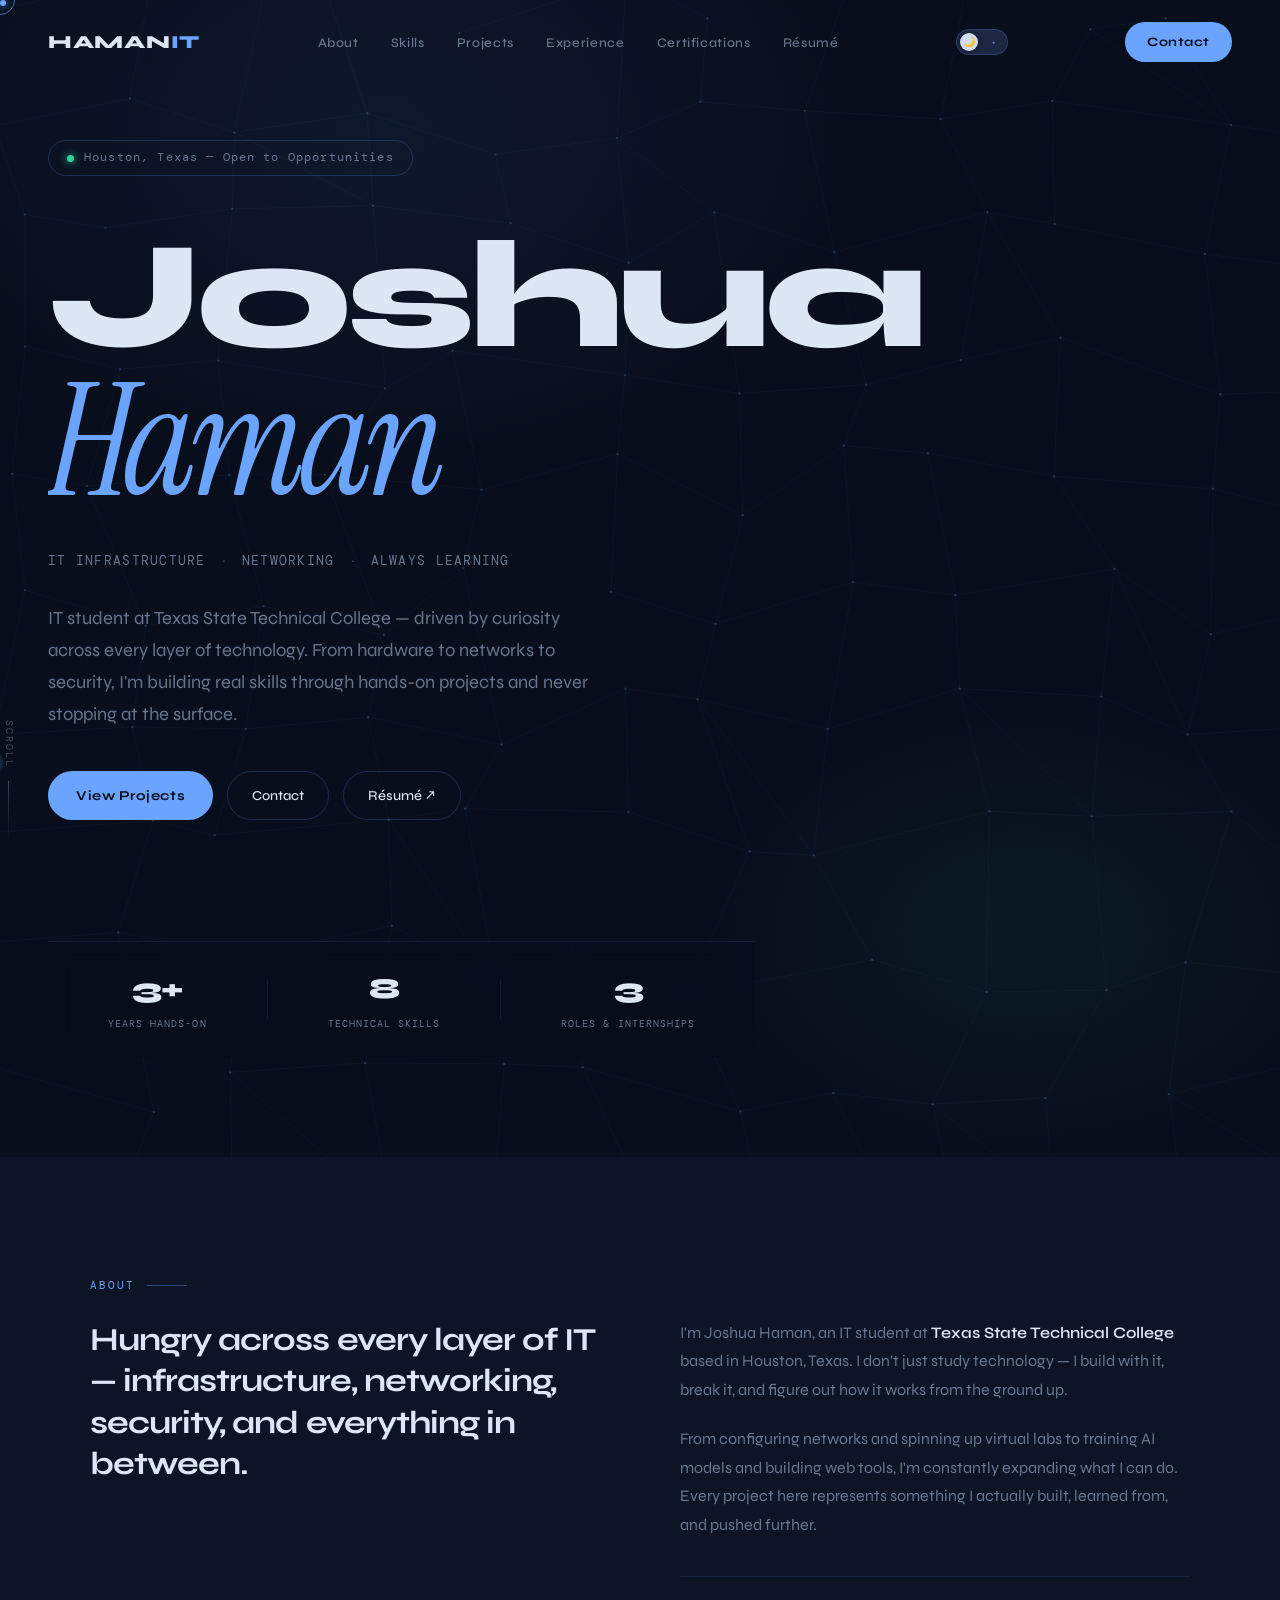
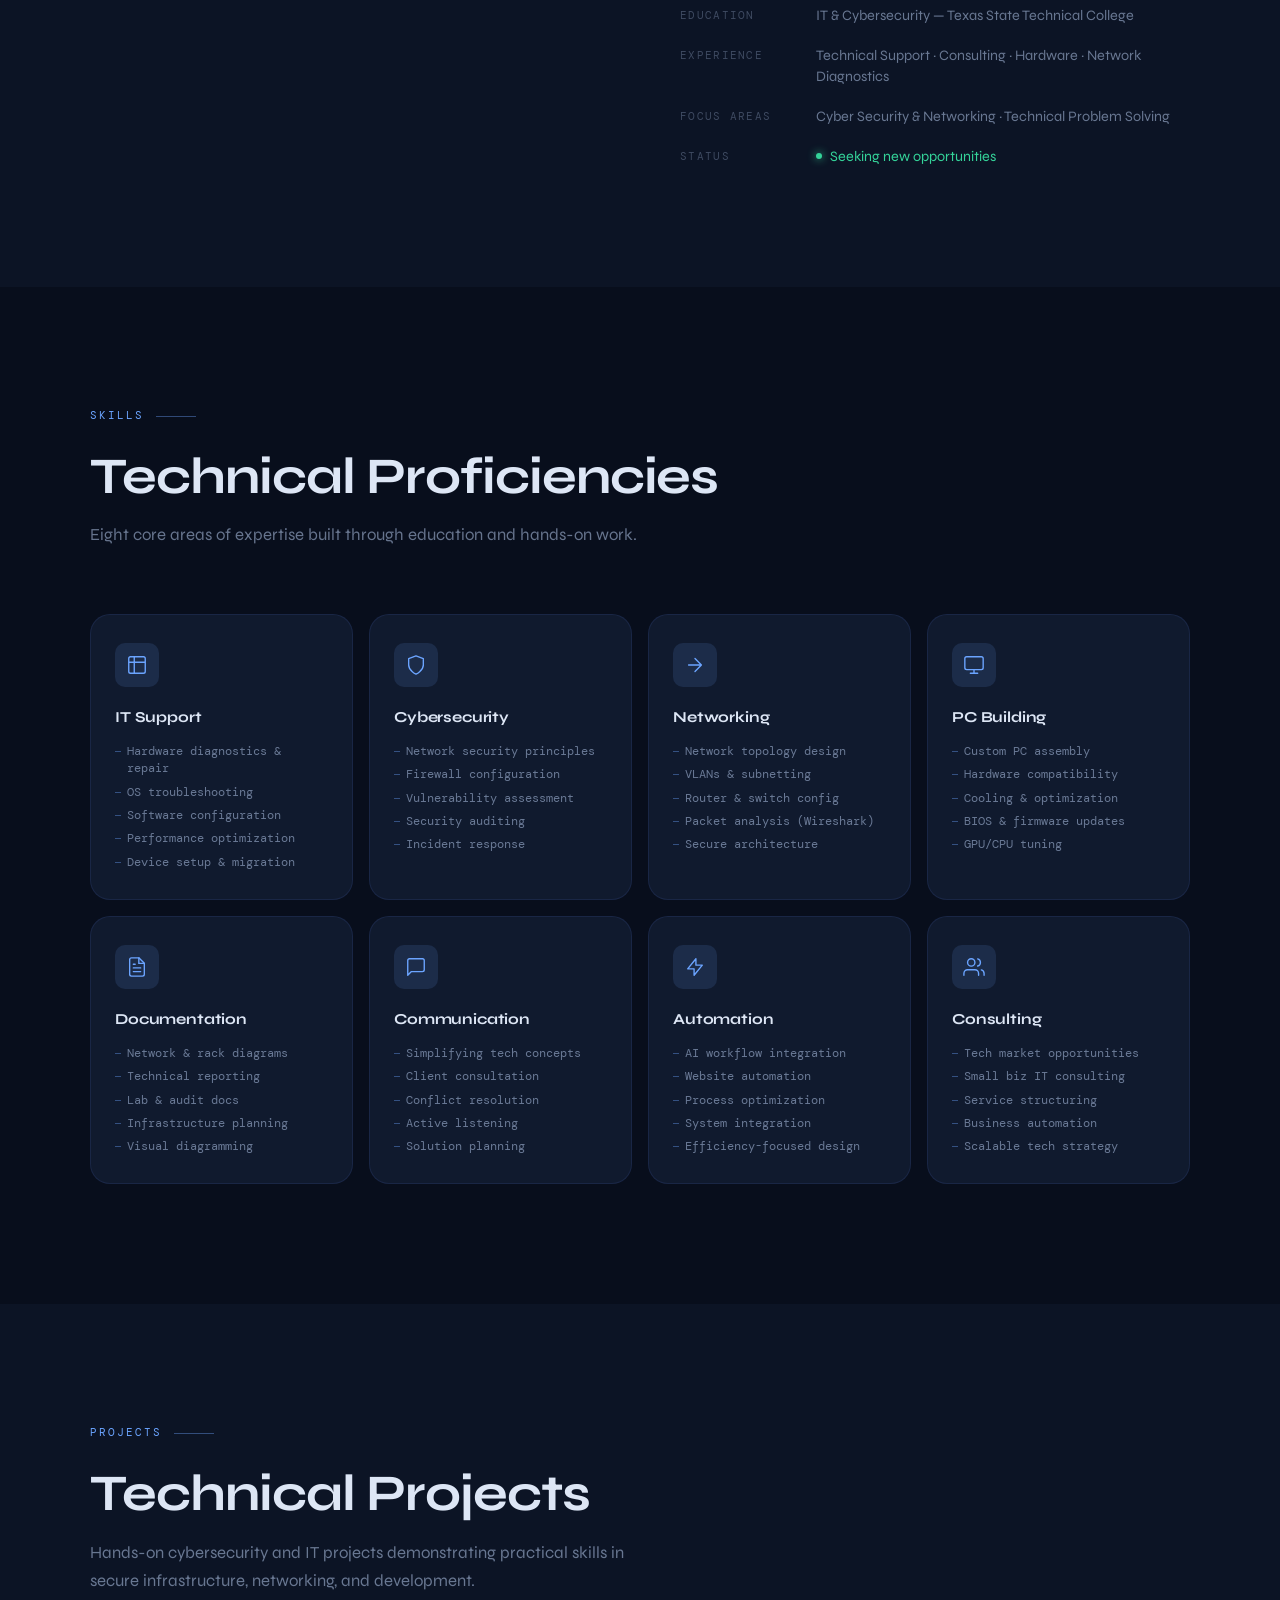
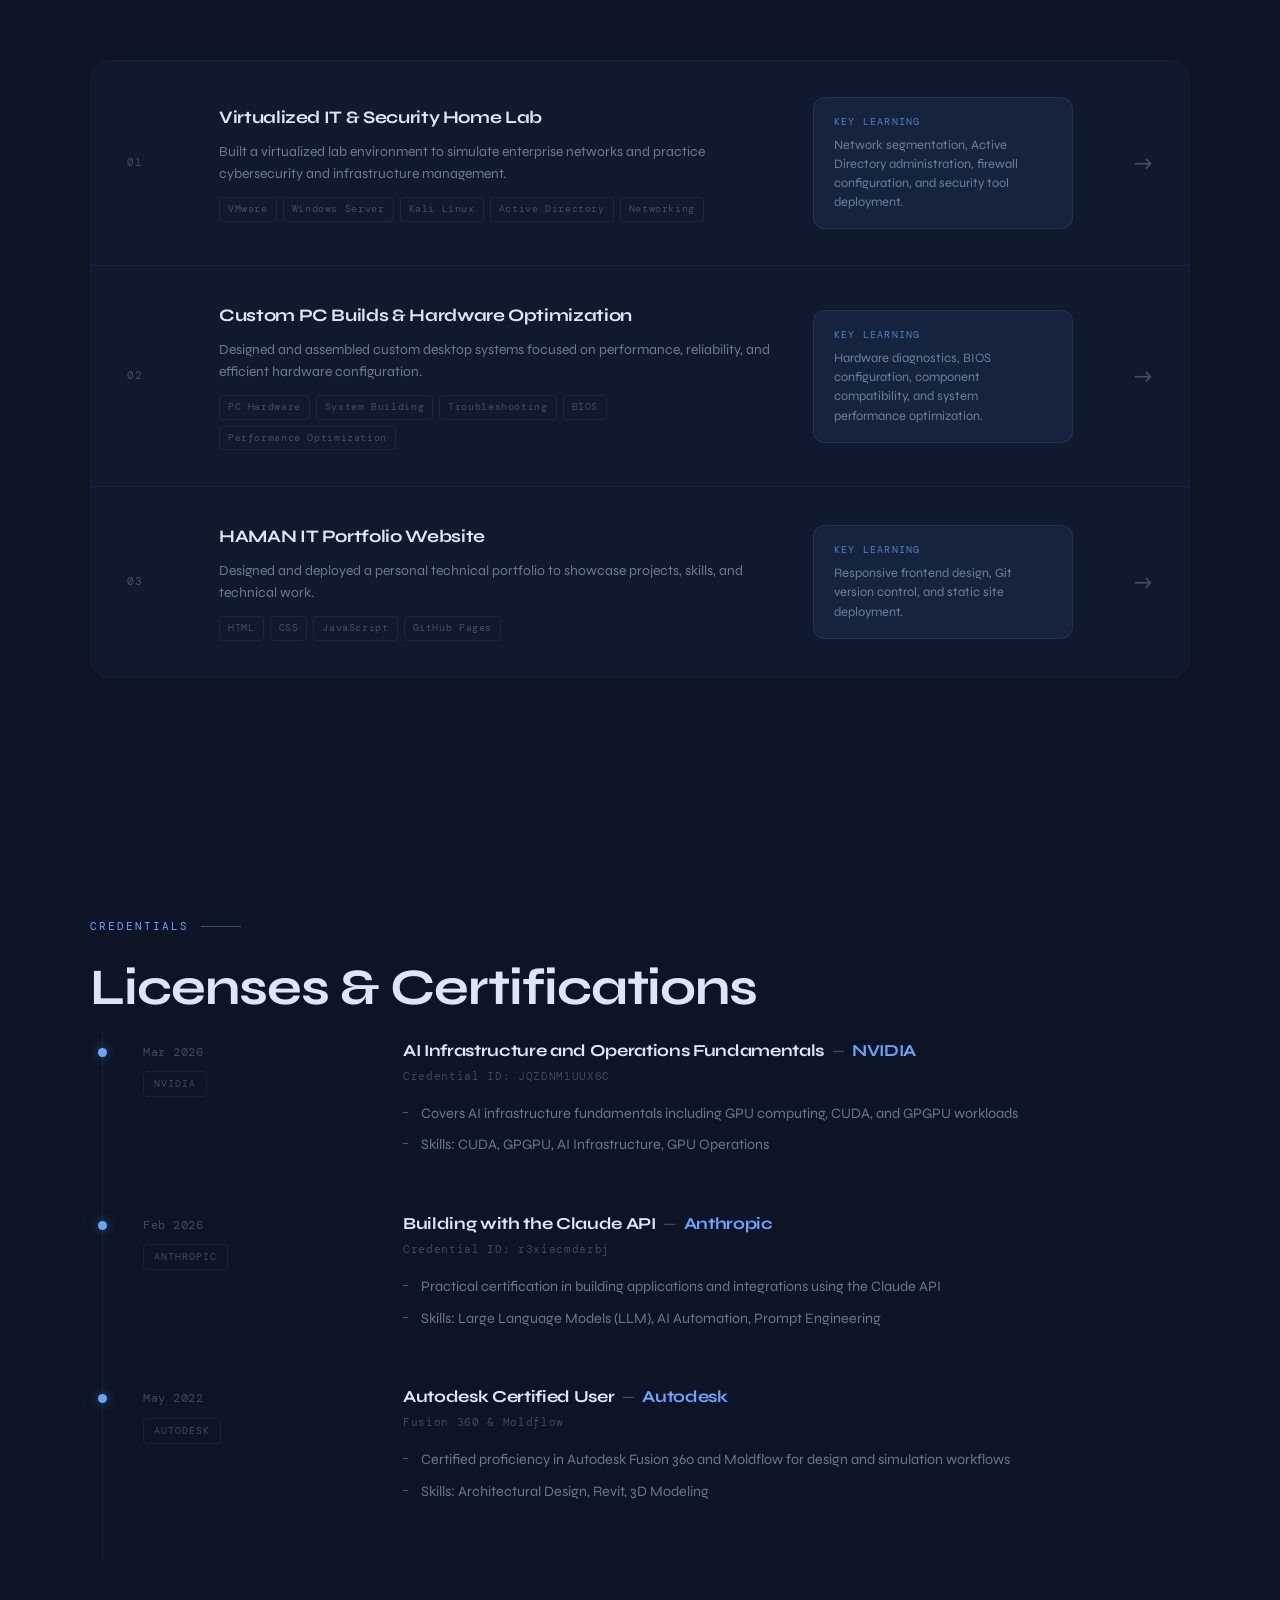
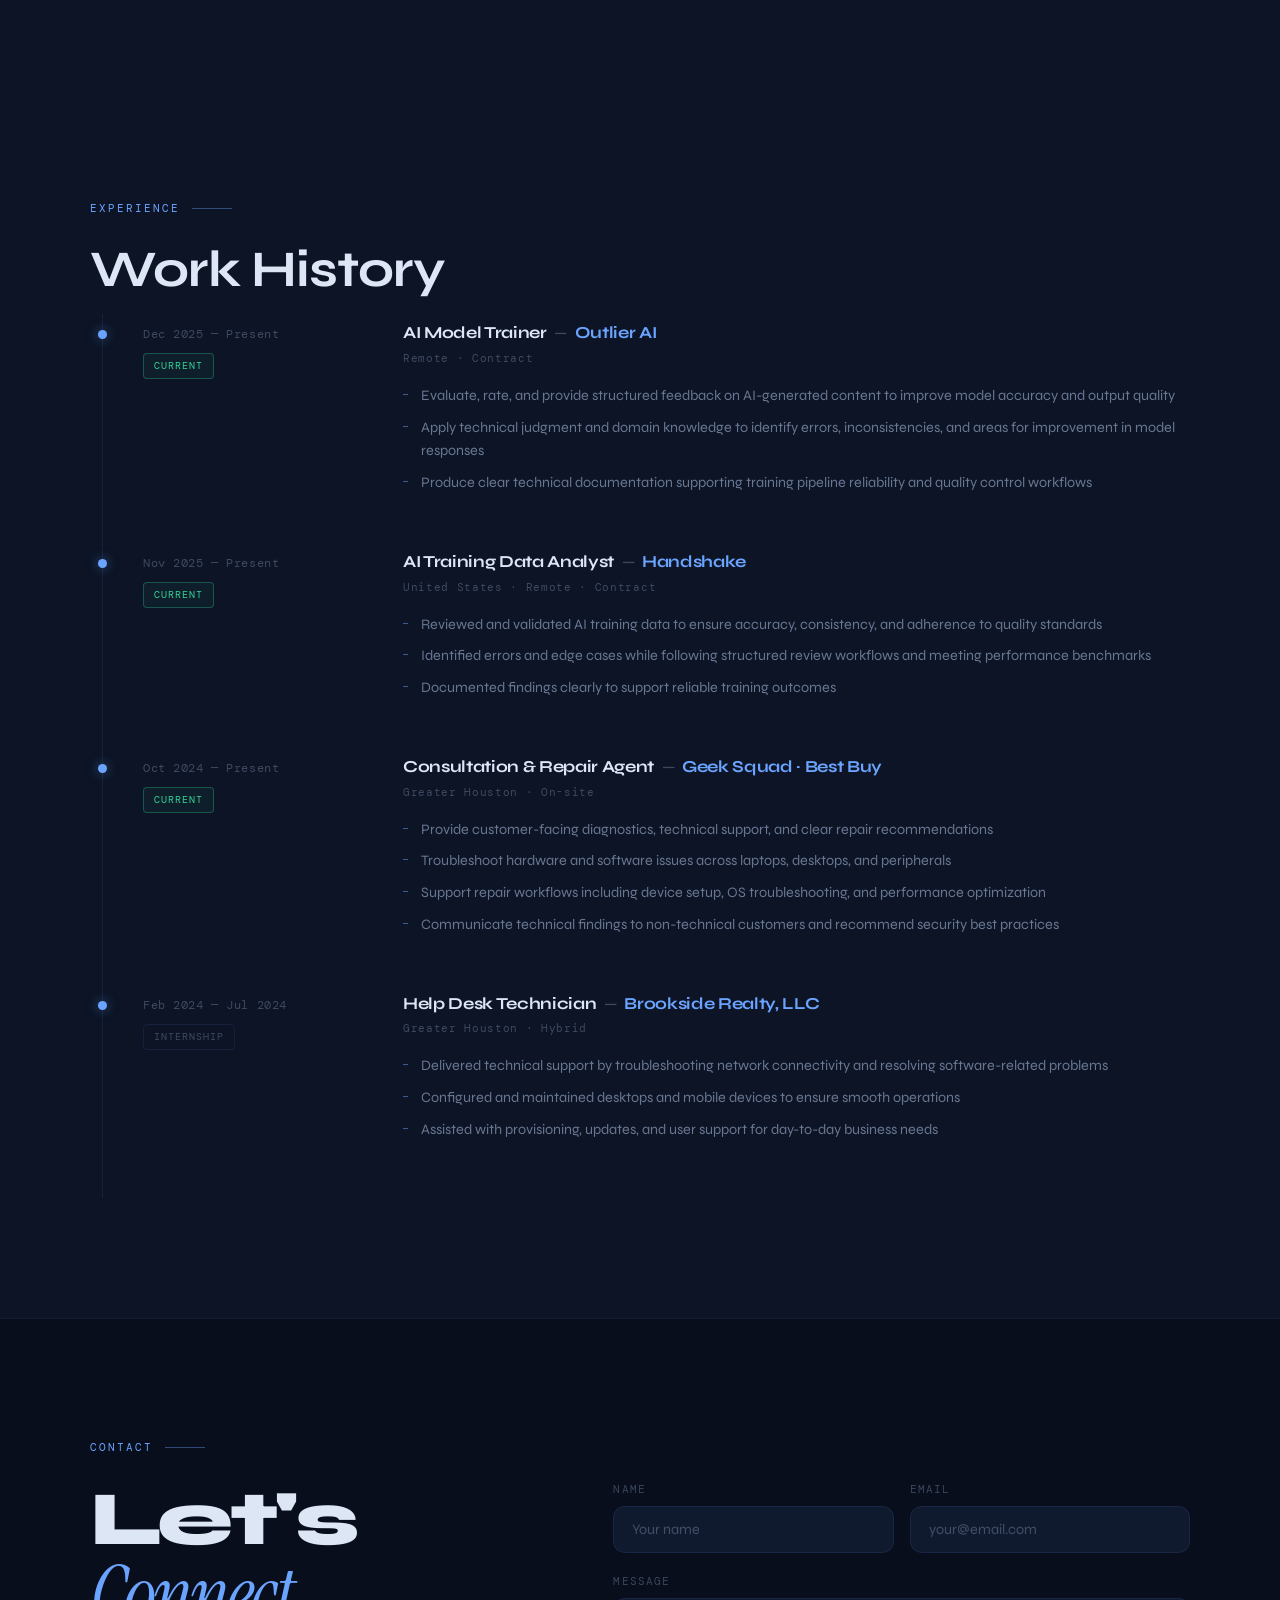
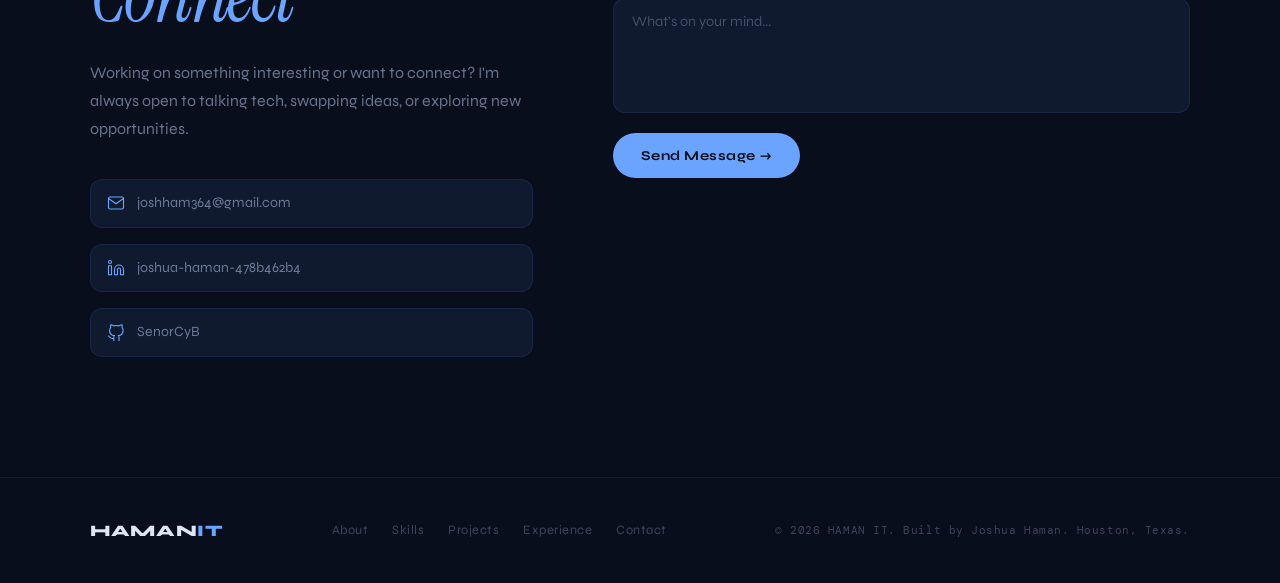
==== commit 03f6e6db: "Update index.html" ====
--- a/index.html
+++ b/index.html
@@ -3,7 +3,7 @@
 <head>
   <meta charset="UTF-8" />
   <meta name="viewport" content="width=device-width, initial-scale=1.0" />
-  <title>Joshua Haman — IT &amp; Cybersecurity</title>
+  <title>Joshua Haman — IT Portfolio & Lab</title>
   <link rel="preconnect" href="https://fonts.googleapis.com" />
   <link rel="preconnect" href="https://fonts.gstatic.com" crossorigin />
   <link href="https://fonts.googleapis.com/css2?family=Syne:wght@400;500;600;700;800&family=DM+Mono:ital,wght@0,300;0,400;1,300&family=Instrument+Serif:ital@0;1&display=swap" rel="stylesheet" />
@@ -19,7 +19,6 @@
     <li><a href="#about">About</a></li>
     <li><a href="#skills">Skills</a></li>
     <li><a href="#projects">Projects</a></li>
-    <li><a href="#services">Services</a></li>
     <li><a href="#experience">Experience</a></li>
     <li><a href="#certifications">Certifications</a></li>
     <li><a href="/Joshua_Haman_Resume.pdf" target="_blank">Résumé</a></li>
@@ -32,7 +31,7 @@
       </div>
     </div>
   </button>
-  <a href="#contact" class="nav-cta">Get in Touch</a>
+  <a href="#contact" class="nav-cta">Contact</a>
   <button class="nav-hamburger" id="hamburger" aria-label="Menu">
     <span></span><span></span>
   </button>
@@ -43,11 +42,10 @@
   <a href="#about"     class="mm-link">About</a>
   <a href="#skills"    class="mm-link">Skills</a>
   <a href="#projects"  class="mm-link">Projects</a>
-  <a href="#services"  class="mm-link">Services</a>
   <a href="#experience" class="mm-link">Experience</a>
   <a href="#certifications" class="mm-link">Certifications</a>
   <a href="/Joshua_Haman_Resume.pdf" class="mm-link" target="_blank">Résumé</a>
-  <a href="#contact"   class="mm-cta">Get in Touch →</a>
+  <a href="#contact"   class="mm-cta">Contact →</a>
 </div>
 
 <!-- ── HERO ─────────────────────────────────────────────────── -->
@@ -71,14 +69,14 @@
     <div class="hero-tagline">
       <span class="hero-tag-item" style="--d:0.20s">IT Infrastructure</span>
       <span class="hero-tag-sep"  style="--d:0.26s">·</span>
-      <span class="hero-tag-item" style="--d:0.30s">Cybersecurity</span>
+      <span class="hero-tag-item" style="--d:0.30s">Networking</span>
       <span class="hero-tag-sep"  style="--d:0.36s">·</span>
-      <span class="hero-tag-item" style="--d:0.40s">Networking</span>
+      <span class="hero-tag-item" style="--d:0.40s">Always Learning</span>
     </div>
     <p class="hero-bio" style="--d:0.50s">
-      Cybersecurity student at Texas State Technical College — passionate about how
-      technology works beneath the surface, from secure infrastructure to the systems
-      that protect them.
+      IT student at Texas State Technical College — driven by curiosity across
+      every layer of technology. From hardware to networks to security, I'm
+      building real skills through hands-on projects and never stopping at the surface.
     </p>
     <div class="hero-actions" style="--d:0.62s">
       <a href="#projects" class="btn-primary">View Projects</a>
@@ -116,11 +114,11 @@
     <div class="section-label">About</div>
     <div class="about-grid">
       <div class="about-headline">
-        <h2>Building a foundation in IT infrastructure &amp; cybersecurity through education, certifications, and hands-on technical projects.</h2>
+        <h2>Hungry across every layer of IT — infrastructure, networking, security, and everything in between.</h2>
       </div>
       <div class="about-body">
-        <p>I'm Joshua Haman, an IT and Cybersecurity student at <strong>Texas State Technical College</strong> based in Houston, Texas. I'm fascinated by how technology works beneath the surface — from networks and infrastructure to the security systems that protect them.</p>
-        <p>Cybersecurity and networking interest me because they combine logic, investigation, and real-world impact. I'm driven by curiosity and a desire to understand the bigger picture behind the technology we rely on every day.</p>
+        <p>I'm Joshua Haman, an IT student at <strong>Texas State Technical College</strong> based in Houston, Texas. I don't just study technology — I build with it, break it, and figure out how it works from the ground up.</p>
+        <p>From configuring networks and spinning up virtual labs to training AI models and building web tools, I'm constantly expanding what I can do. Every project here represents something I actually built, learned from, and pushed further.</p>
         <div class="about-details">
           <div class="about-detail-item">
             <span class="detail-label">Education</span>
@@ -316,57 +314,7 @@
   </div>
 </section>
 
-<!-- ── SERVICES ───────────────────────────────────────────────── -->
-<section class="services section-pad" id="services">
-  <div class="container">
-    <div class="section-label">Services</div>
-    <h2 class="section-title">What I Offer</h2>
-    <p class="section-sub">I occasionally help individuals and small businesses with technology projects.</p>
-    <div class="services-grid">
-
-      <div class="service-card">
-        <div class="service-num">01</div>
-        <div class="service-icon"><svg width="28" height="28" fill="none" viewBox="0 0 24 24"><path stroke="currentColor" stroke-width="1.4" stroke-linecap="round" stroke-linejoin="round" d="M12 2L2 7l10 5 10-5-10-5zM2 17l10 5 10-5M2 12l10 5 10-5"/></svg></div>
-        <h3>AI Consulting Services</h3>
-        <p>AI-powered automation solutions that handle repetitive tasks, manage workflows, and help businesses operate more efficiently.</p>
-        <span class="service-price">Pricing varies</span>
-        <span class="service-cta">Inquire →</span>
-      </div>
-
-      <div class="service-card">
-        <div class="service-num">02</div>
-        <div class="service-icon"><svg width="28" height="28" fill="none" viewBox="0 0 24 24"><rect x="3" y="3" width="18" height="18" rx="2" stroke="currentColor" stroke-width="1.4"/><path stroke="currentColor" stroke-width="1.4" stroke-linecap="round" d="M3 9h18M9 21V9"/></svg></div>
-        <h3>Small Business Websites</h3>
-        <p>Clean, modern websites built for small businesses that need a professional web presence to attract customers.</p>
-        <span class="service-price">Pricing varies</span>
-        <span class="service-cta">Inquire →</span>
-      </div>
-
-      <div class="service-card">
-        <div class="service-num">03</div>
-        <div class="service-icon"><svg width="28" height="28" fill="none" viewBox="0 0 24 24"><path stroke="currentColor" stroke-width="1.4" stroke-linecap="round" stroke-linejoin="round" d="M22 12h-4l-3 9L9 3l-3 9H2"/></svg></div>
-        <h3>Basic IT Consulting</h3>
-        <p>Technology guidance including network setup, security recommendations, and infrastructure planning.</p>
-        <span class="service-price">Hourly rate</span>
-        <span class="service-cta">Inquire →</span>
-      </div>
-
-      <div class="service-card">
-        <div class="service-num">04</div>
-        <div class="service-icon"><svg width="28" height="28" fill="none" viewBox="0 0 24 24"><rect x="2" y="3" width="20" height="14" rx="2" stroke="currentColor" stroke-width="1.4"/><path stroke="currentColor" stroke-width="1.4" stroke-linecap="round" d="M8 21h8M12 17v4"/></svg></div>
-        <h3>Computer Troubleshooting</h3>
-        <p>Diagnose and resolve hardware and software issues, optimize performance, and recover data from failing devices.</p>
-        <span class="service-price">Per project</span>
-        <span class="service-cta">Inquire →</span>
-      </div>
-
-    </div>
-    <div class="services-cta-bar">
-      <p>Need help with a website or a technical issue? I'd be happy to discuss how I can help.</p>
-      <a href="#contact" class="btn-primary">Get in Touch</a>
-    </div>
-  </div>
-</section>
+
 
 <!-- ── EXPERIENCE ─────────────────────────────────────────────── -->
 <section class="experience section-pad" id="certifications">
@@ -507,7 +455,7 @@
 
       <div class="contact-left">
         <h2>Let's<br/><em>Connect</em></h2>
-        <p>Have a project in mind or need IT help? Feel free to reach out. I'm always open to discussing new opportunities and technical challenges.</p>
+        <p>Working on something interesting or want to connect? I'm always open to talking tech, swapping ideas, or exploring new opportunities.</p>
         <div class="contact-links">
           <a href="mailto:joshham364@gmail.com" class="contact-link-item">
             <svg width="18" height="18" fill="none" viewBox="0 0 24 24"><path stroke="currentColor" stroke-width="1.5" stroke-linecap="round" stroke-linejoin="round" d="M4 4h16c1.1 0 2 .9 2 2v12c0 1.1-.9 2-2 2H4c-1.1 0-2-.9-2-2V6c0-1.1.9-2 2-2z"/><path stroke="currentColor" stroke-width="1.5" stroke-linecap="round" stroke-linejoin="round" d="M22 6l-10 7L2 6"/></svg>
@@ -538,7 +486,7 @@
           </div>
           <div class="form-field">
             <label for="message">Message</label>
-            <textarea id="message" name="message" rows="5" placeholder="Tell me about your project or question..." required></textarea>
+            <textarea id="message" name="message" rows="5" placeholder="What's on your mind..." required></textarea>
           </div>
           <button type="submit" class="btn-primary form-submit">Send Message →</button>
           <div class="form-success" id="formSuccess">
@@ -560,7 +508,6 @@
       <a href="#about">About</a>
       <a href="#skills">Skills</a>
       <a href="#projects">Projects</a>
-      <a href="#services">Services</a>
       <a href="#experience">Experience</a>
       <a href="#contact">Contact</a>
     </nav>
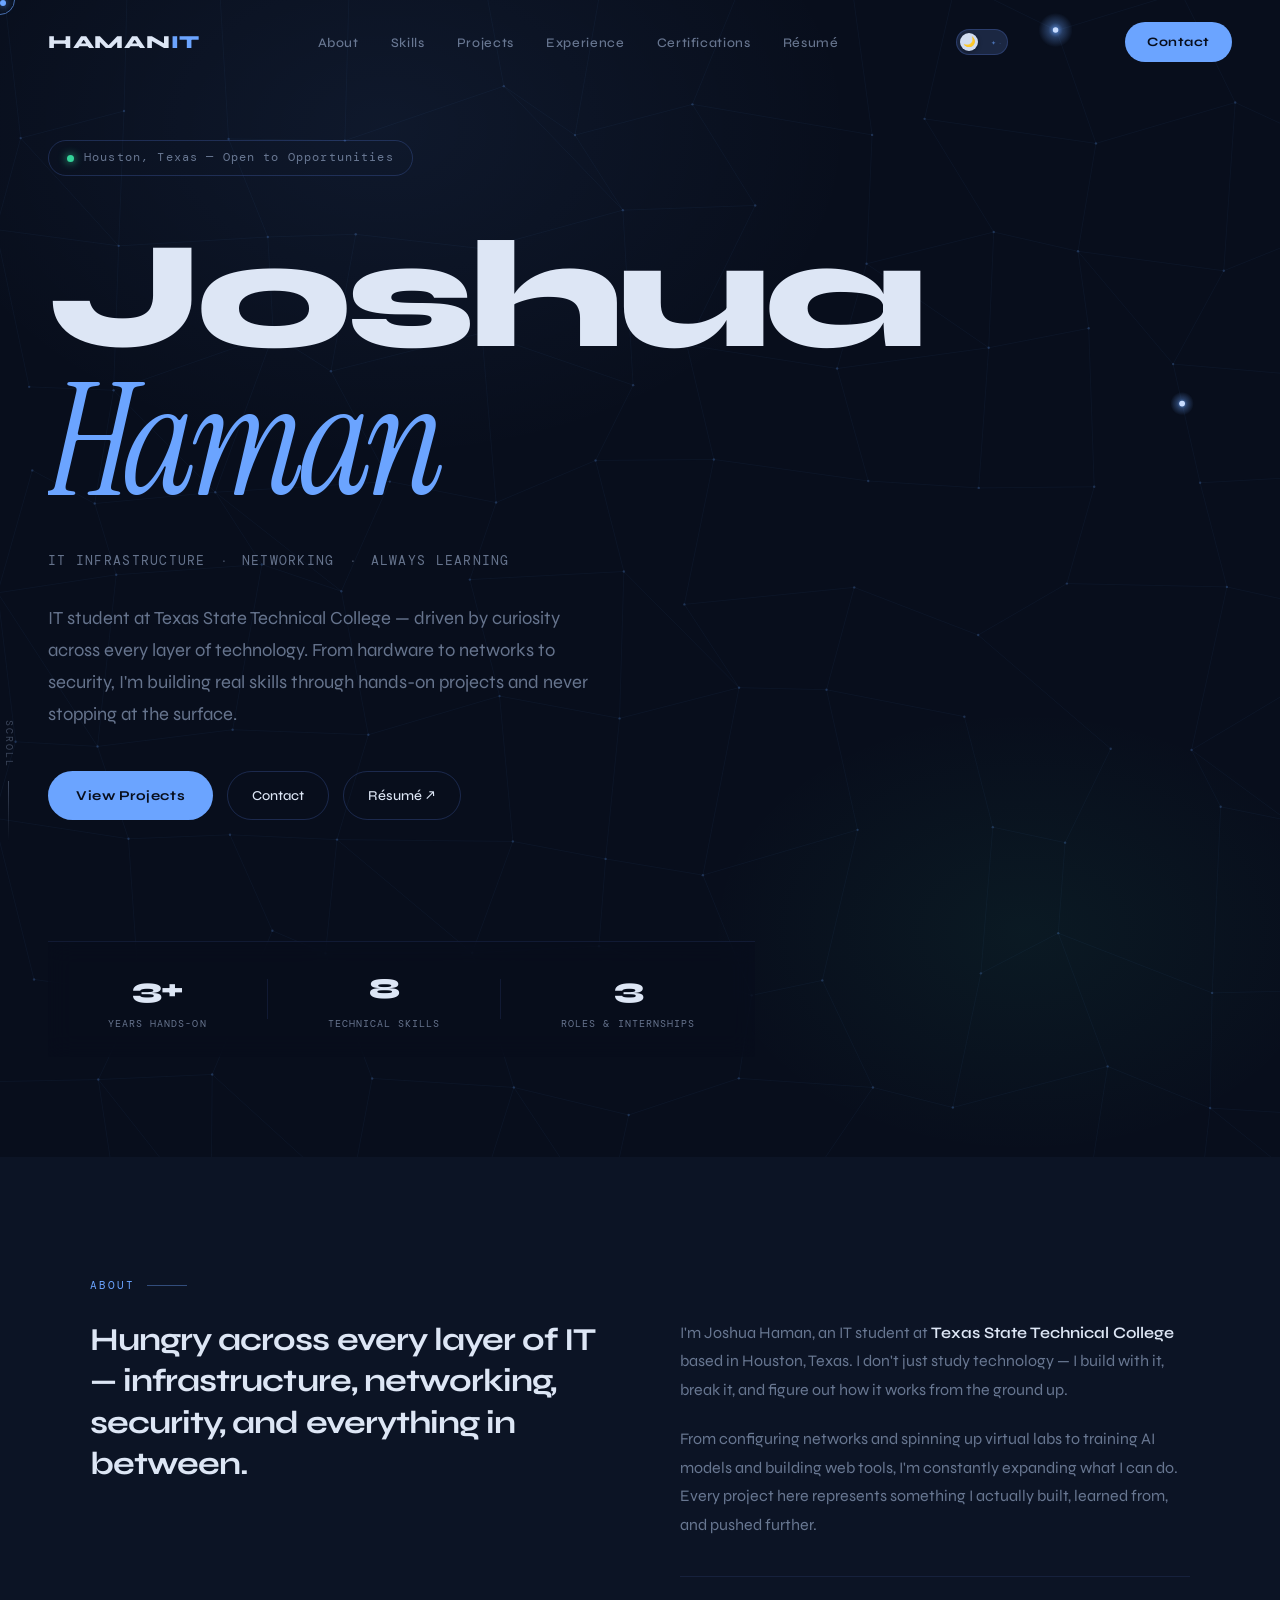
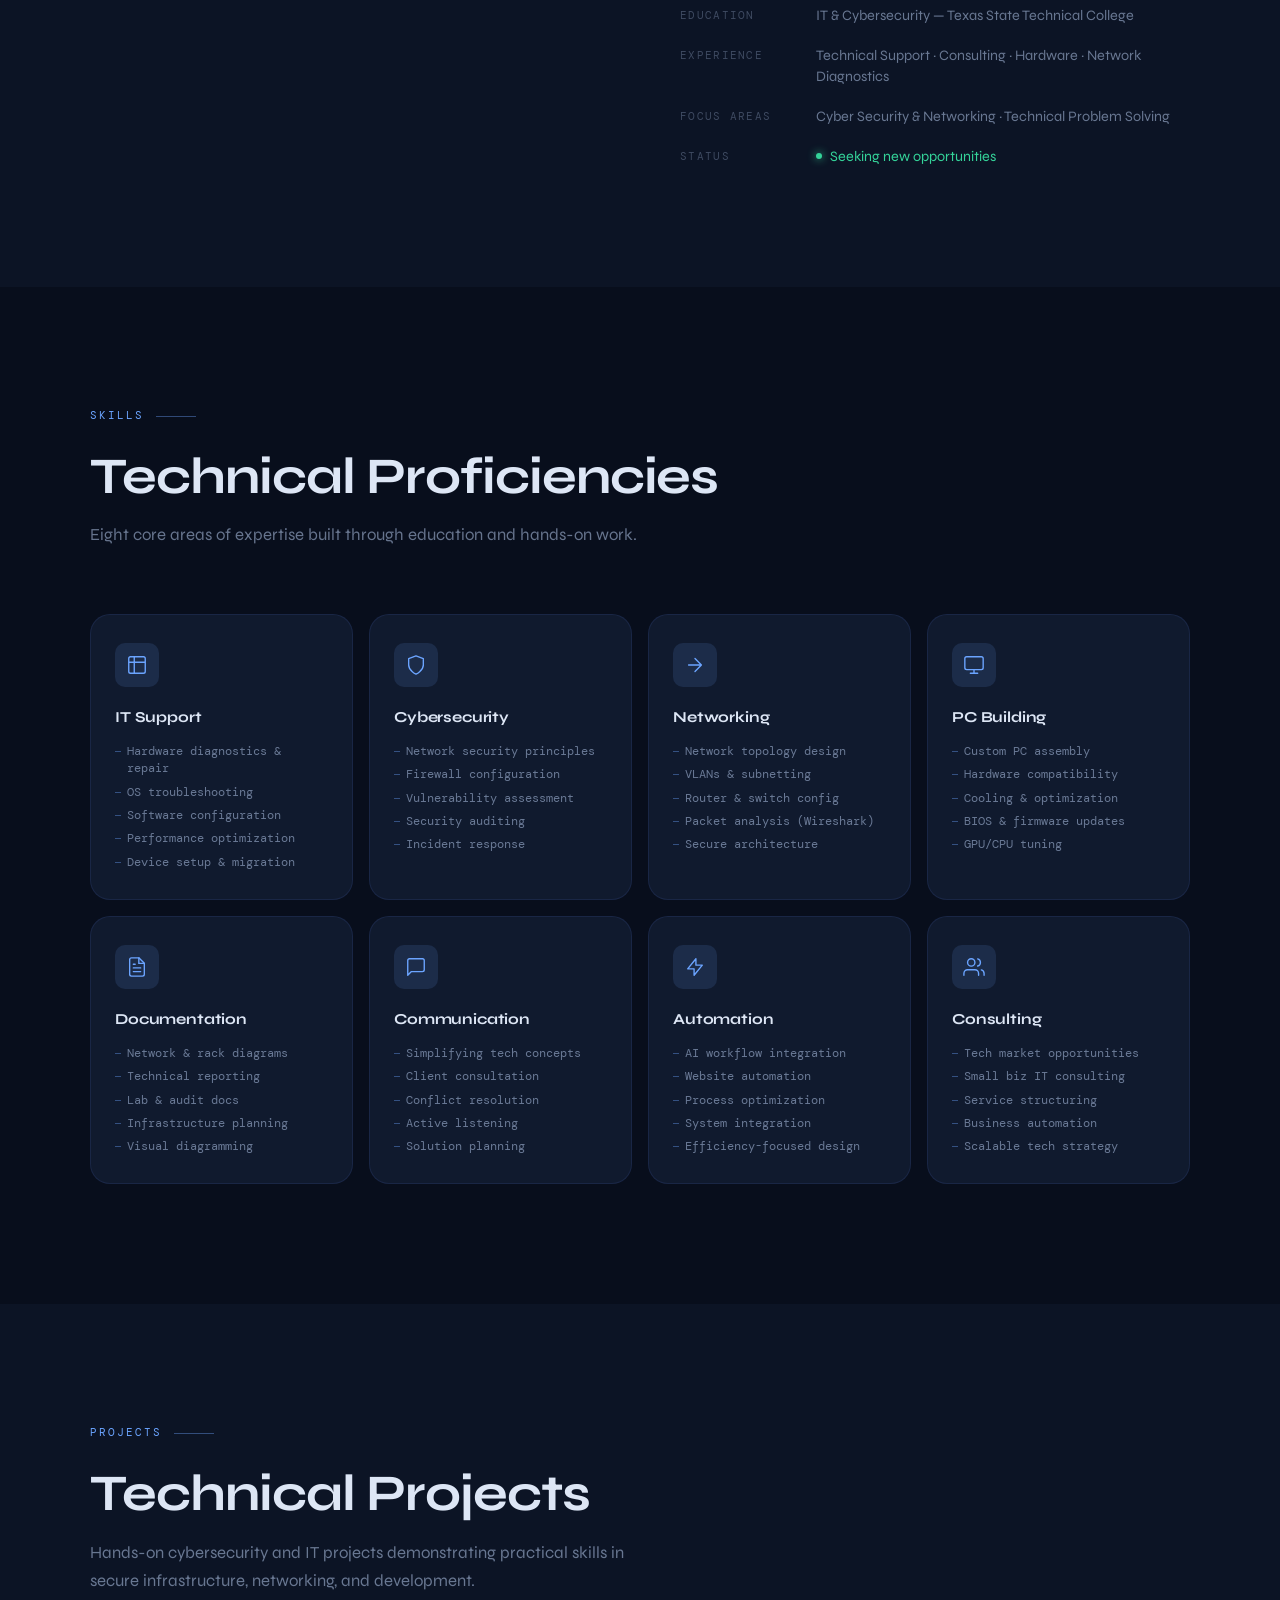
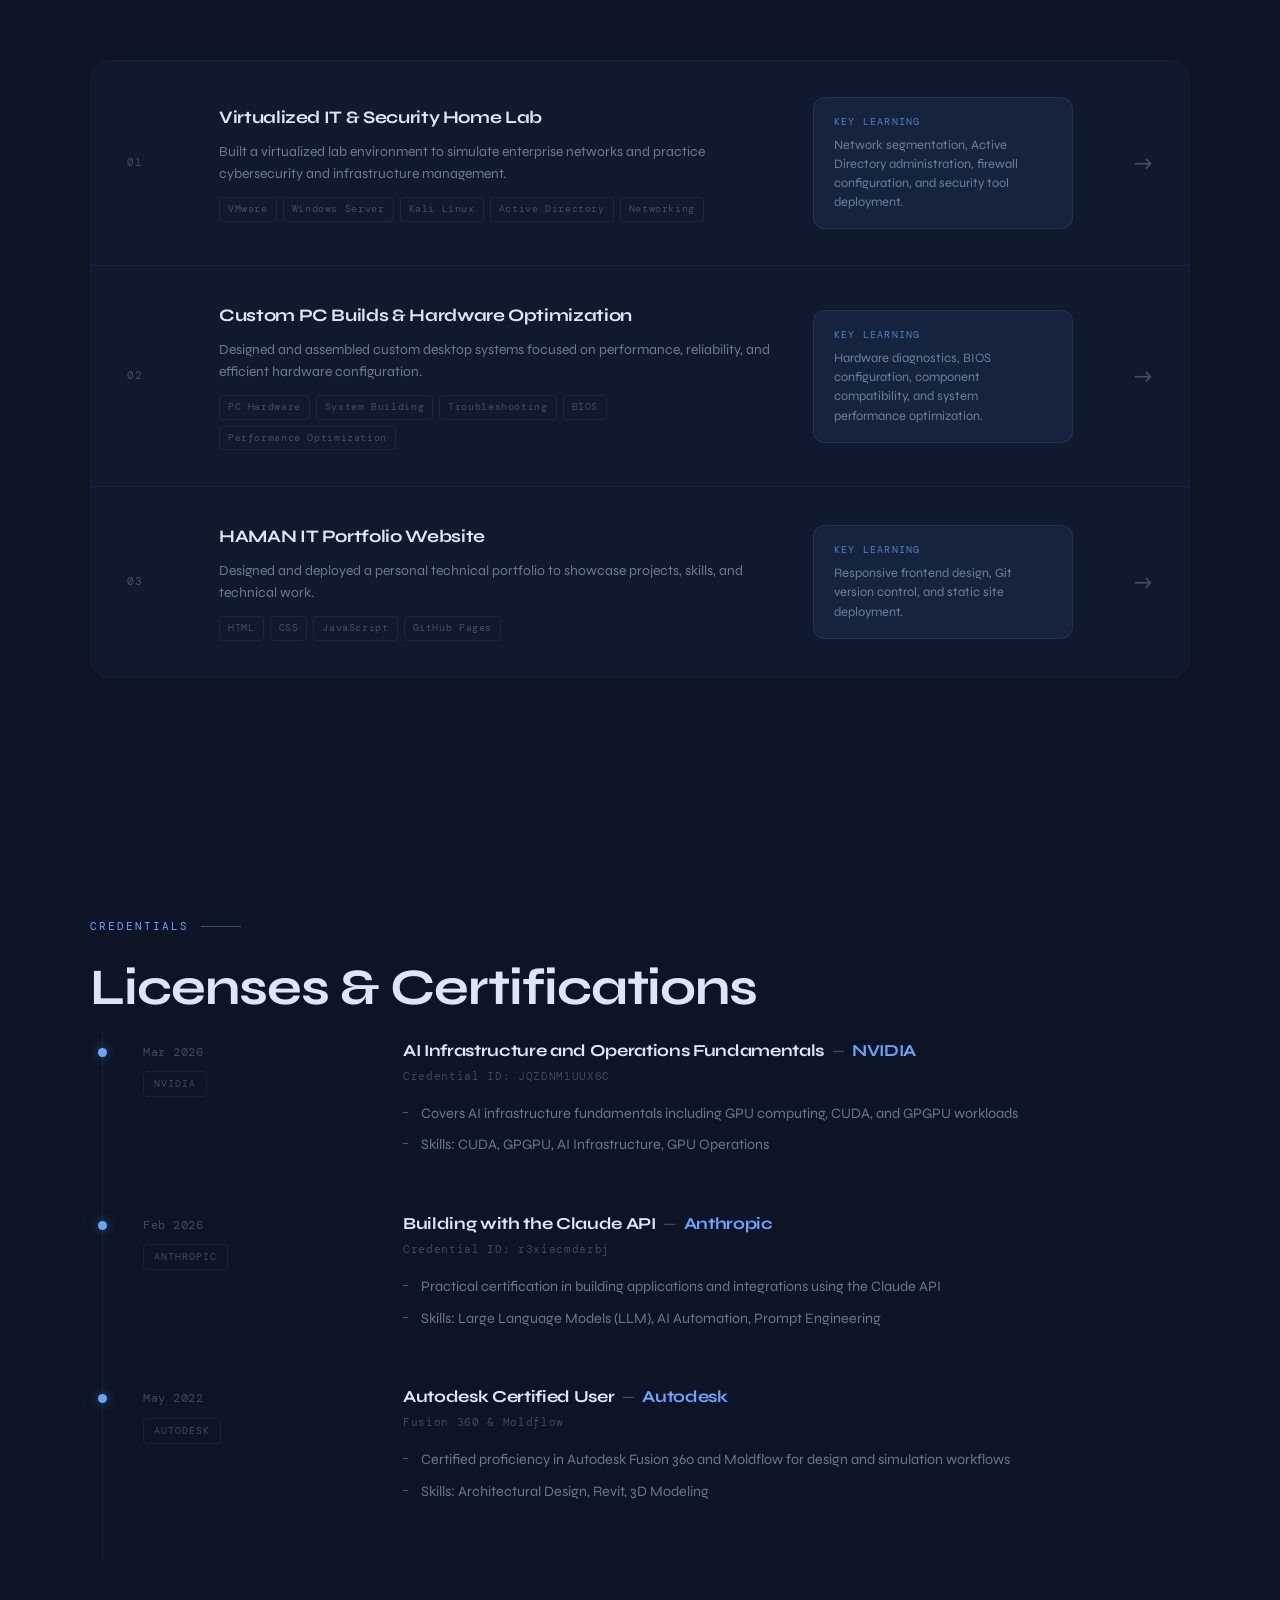
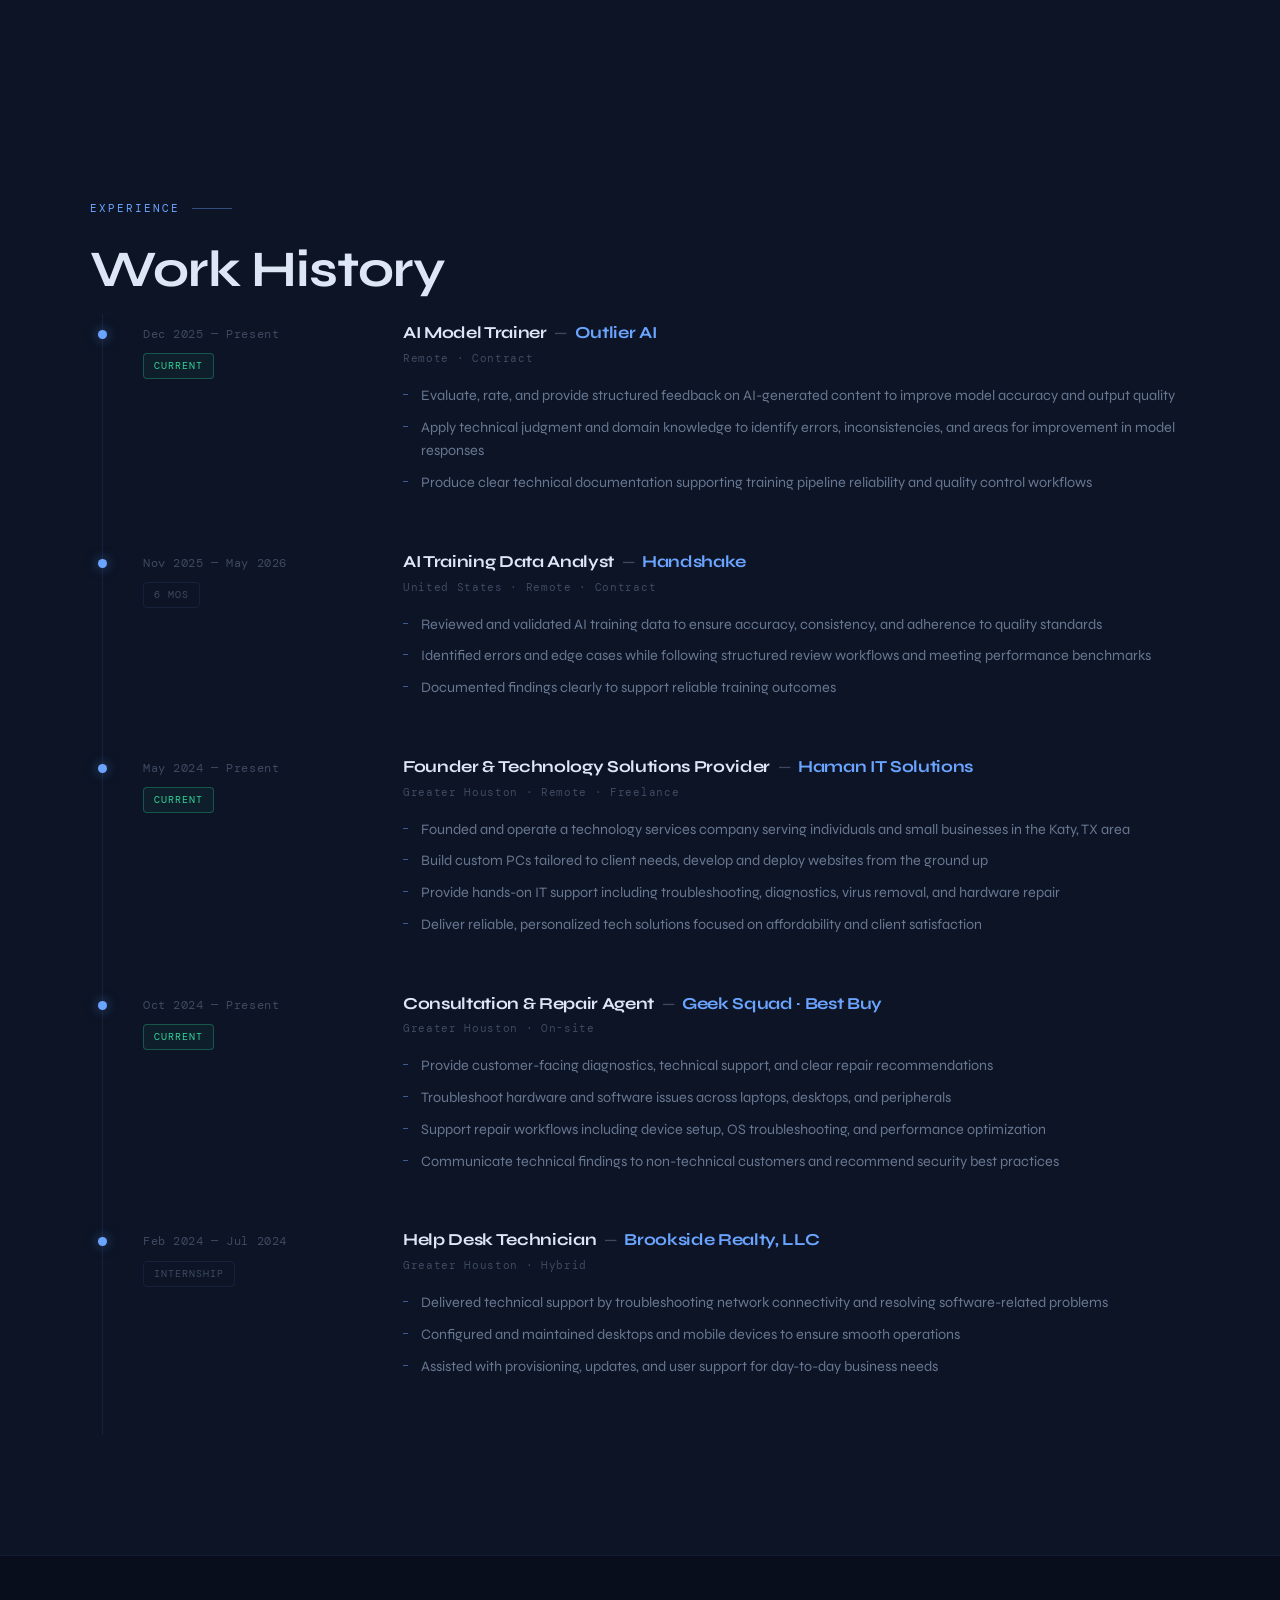
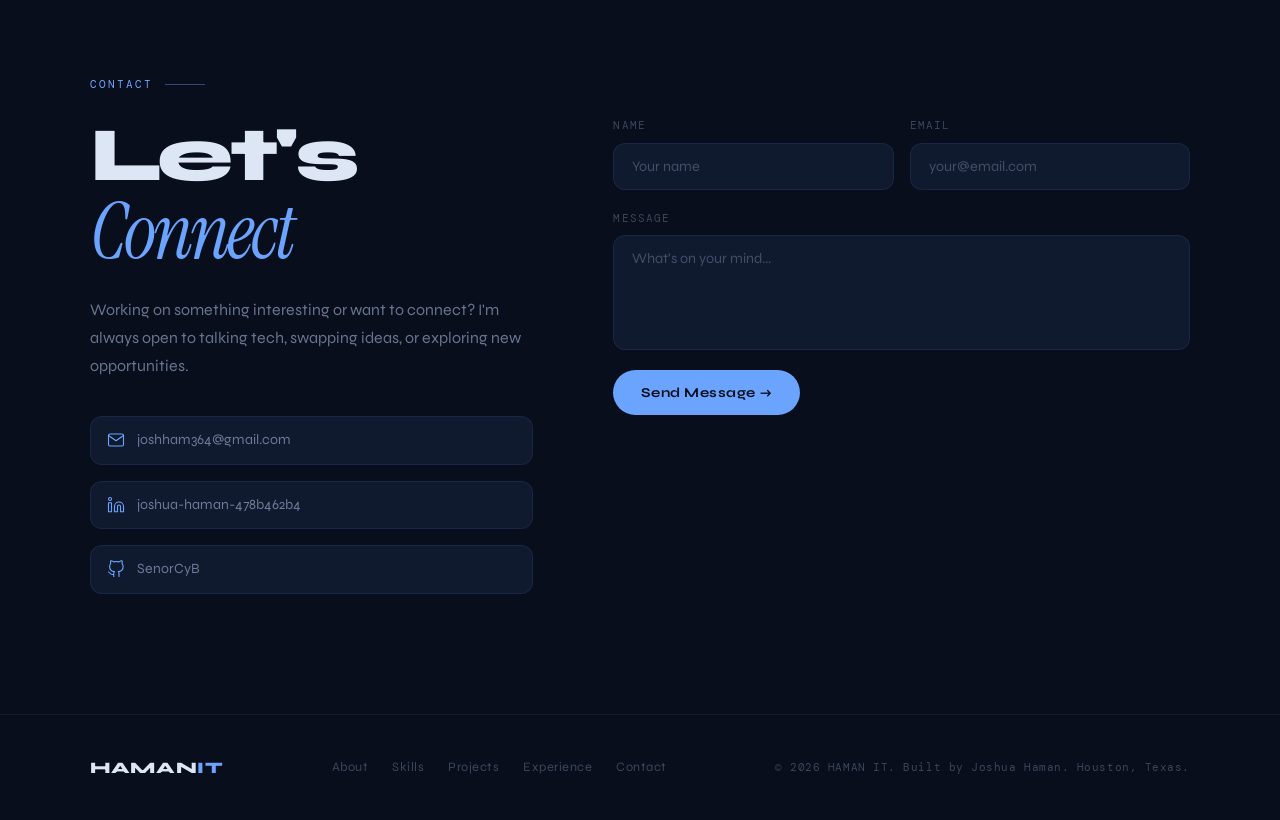
==== commit f8fa9b93: "Update index.html" ====
--- a/index.html
+++ b/index.html
@@ -396,8 +396,8 @@
 
       <div class="timeline-item">
         <div class="timeline-meta">
-          <span class="timeline-date">Nov 2025 — Present</span>
-          <span class="timeline-badge current">Current</span>
+          <span class="timeline-date">Nov 2025 — May 2026</span>
+          <span class="timeline-badge">6 mos</span>
         </div>
         <div class="timeline-content">
           <h3>AI Training Data Analyst <span class="timeline-sep">—</span> <span class="timeline-company">Handshake</span></h3>
@@ -406,6 +406,23 @@
             <li>Reviewed and validated AI training data to ensure accuracy, consistency, and adherence to quality standards</li>
             <li>Identified errors and edge cases while following structured review workflows and meeting performance benchmarks</li>
             <li>Documented findings clearly to support reliable training outcomes</li>
+          </ul>
+        </div>
+      </div>
+
+      <div class="timeline-item">
+        <div class="timeline-meta">
+          <span class="timeline-date">May 2024 — Present</span>
+          <span class="timeline-badge current">Current</span>
+        </div>
+        <div class="timeline-content">
+          <h3>Founder &amp; Technology Solutions Provider <span class="timeline-sep">—</span> <span class="timeline-company">Haman IT Solutions</span></h3>
+          <span class="timeline-location">Greater Houston · Remote · Freelance</span>
+          <ul class="timeline-bullets">
+            <li>Founded and operate a technology services company serving individuals and small businesses in the Katy, TX area</li>
+            <li>Build custom PCs tailored to client needs, develop and deploy websites from the ground up</li>
+            <li>Provide hands-on IT support including troubleshooting, diagnostics, virus removal, and hardware repair</li>
+            <li>Deliver reliable, personalized tech solutions focused on affordability and client satisfaction</li>
           </ul>
         </div>
       </div>
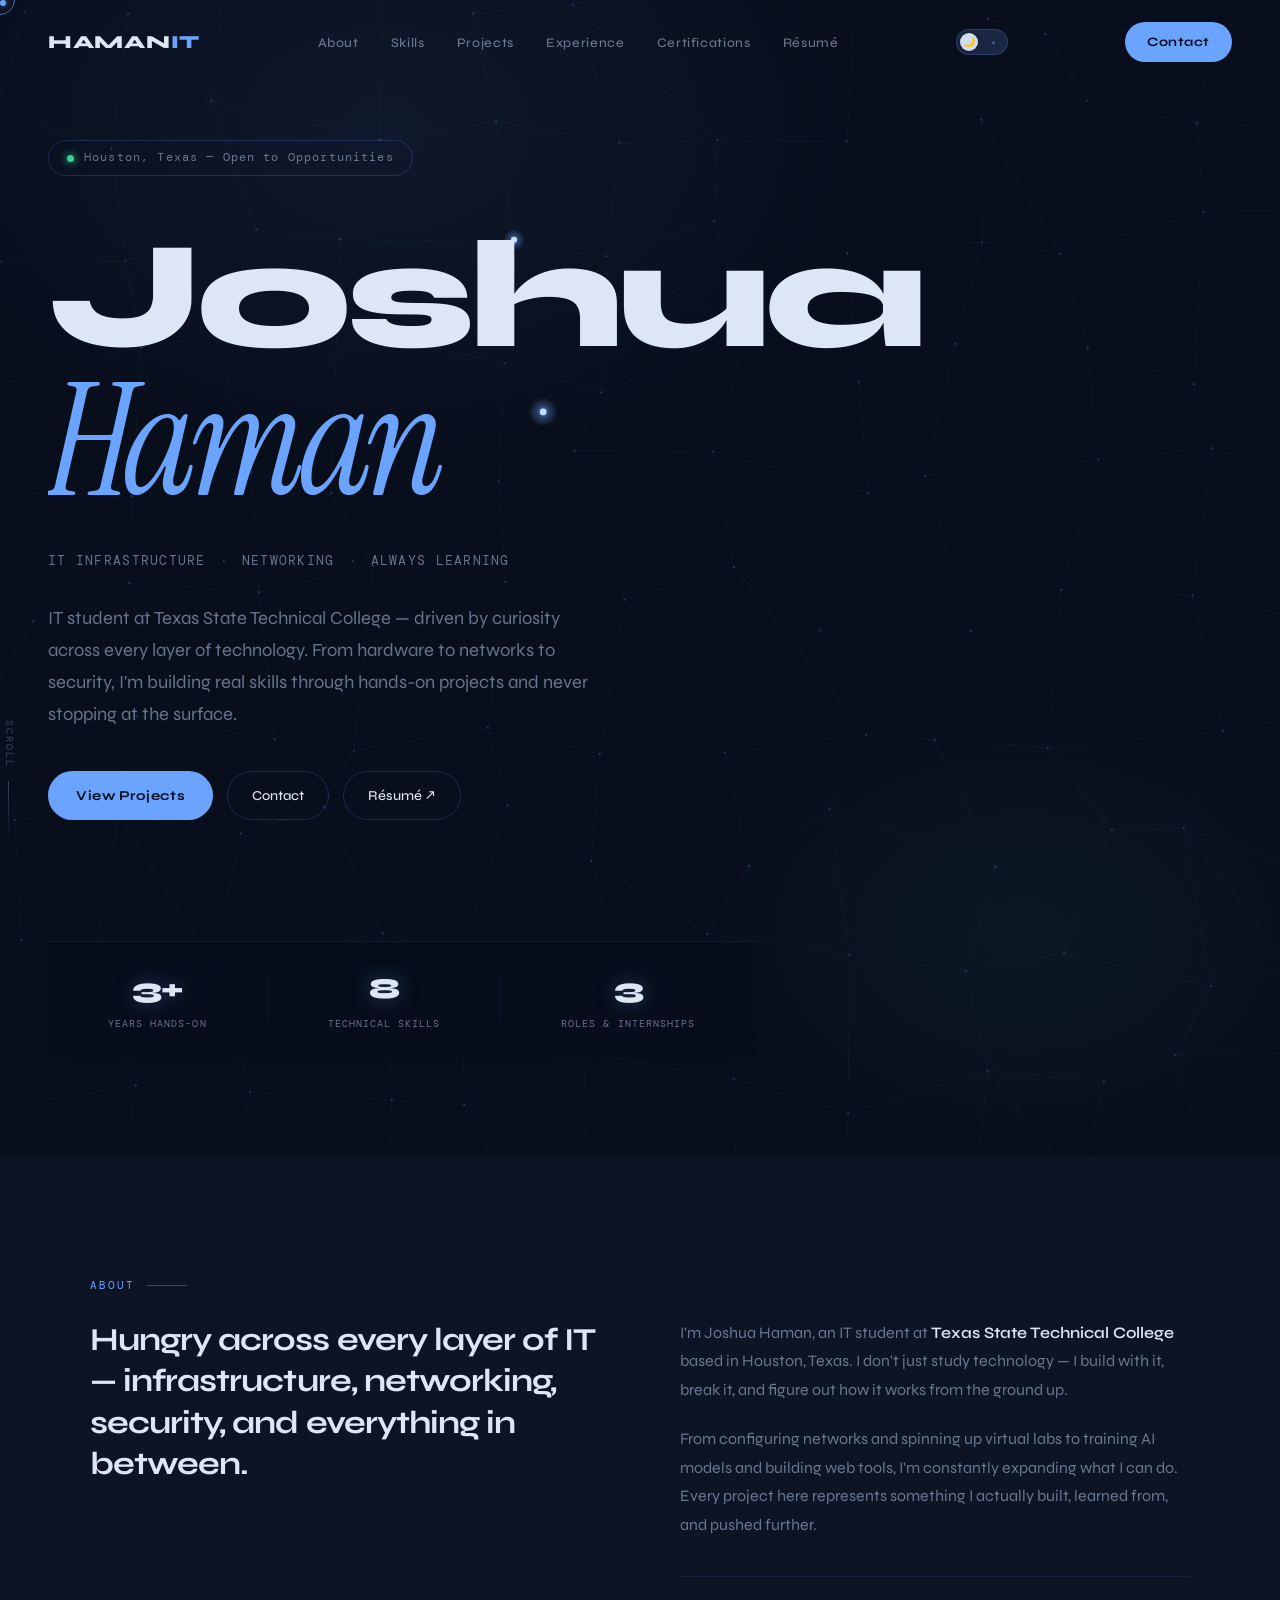
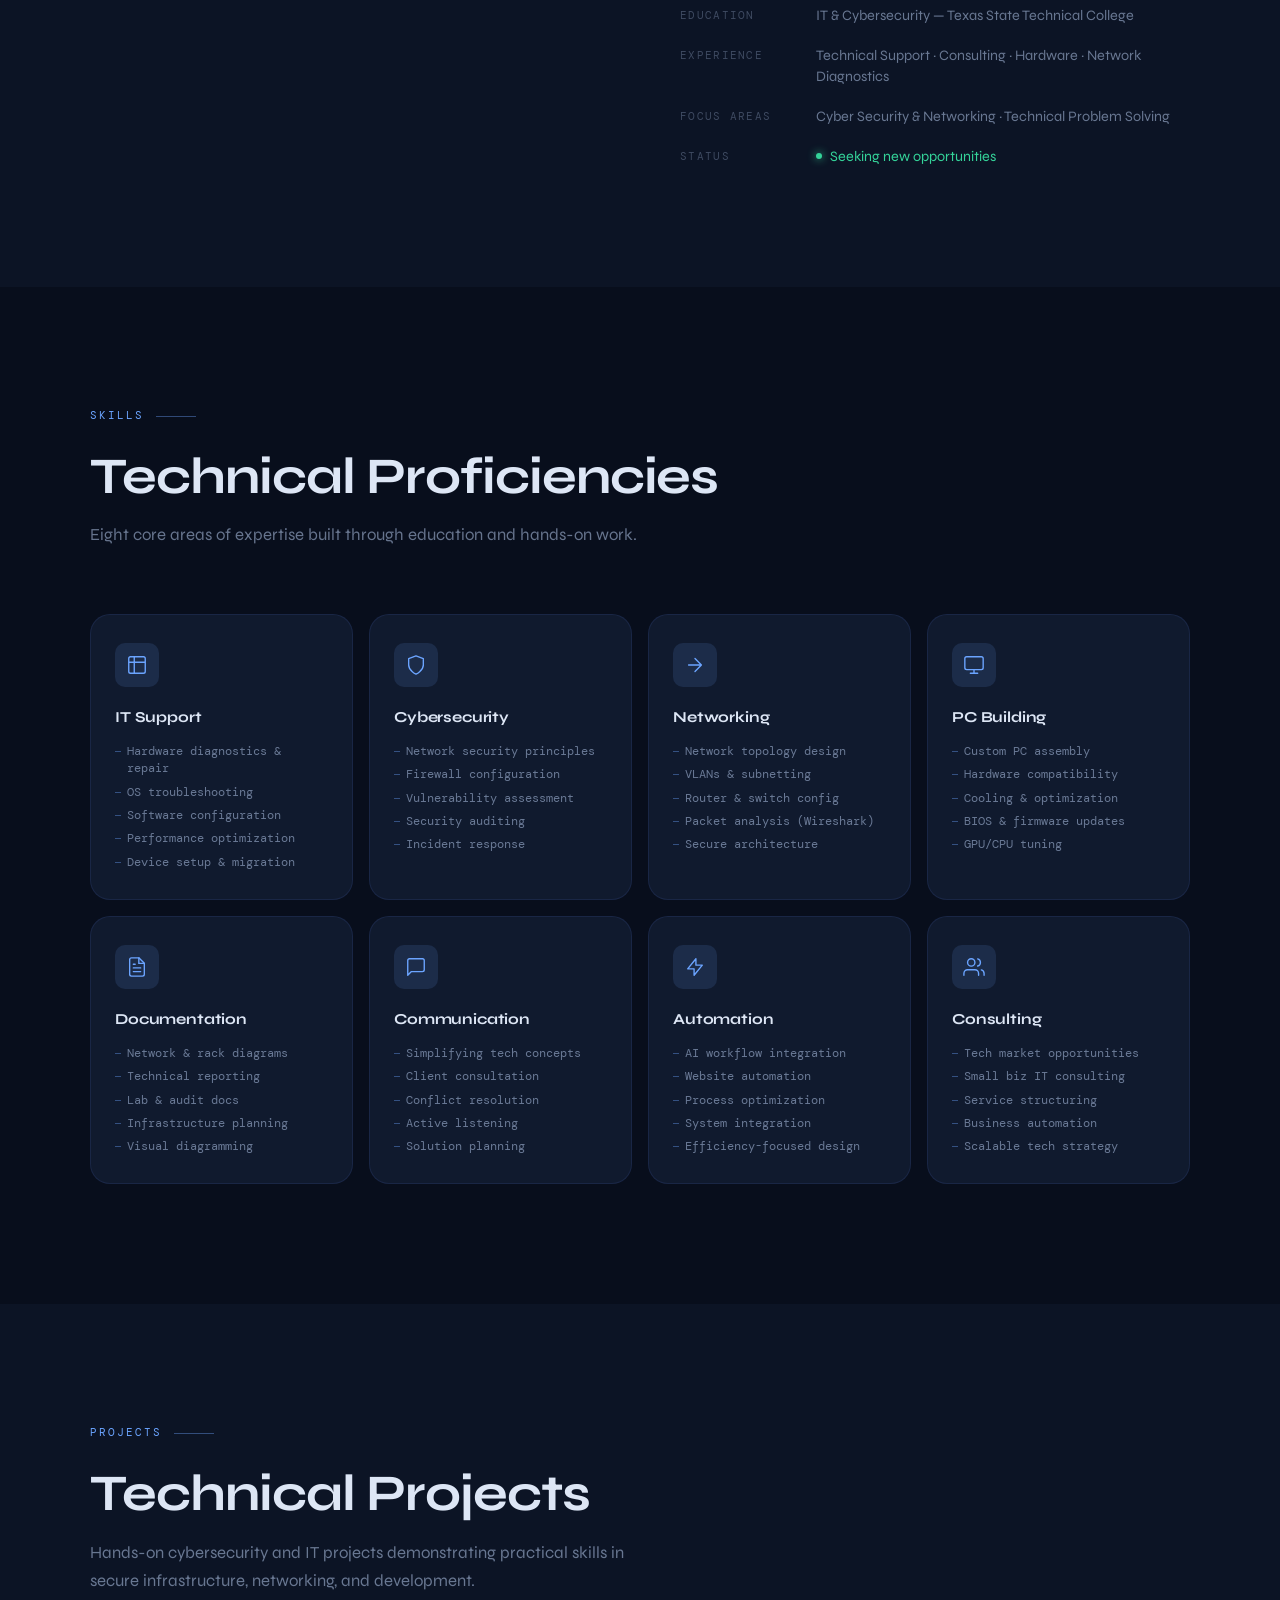
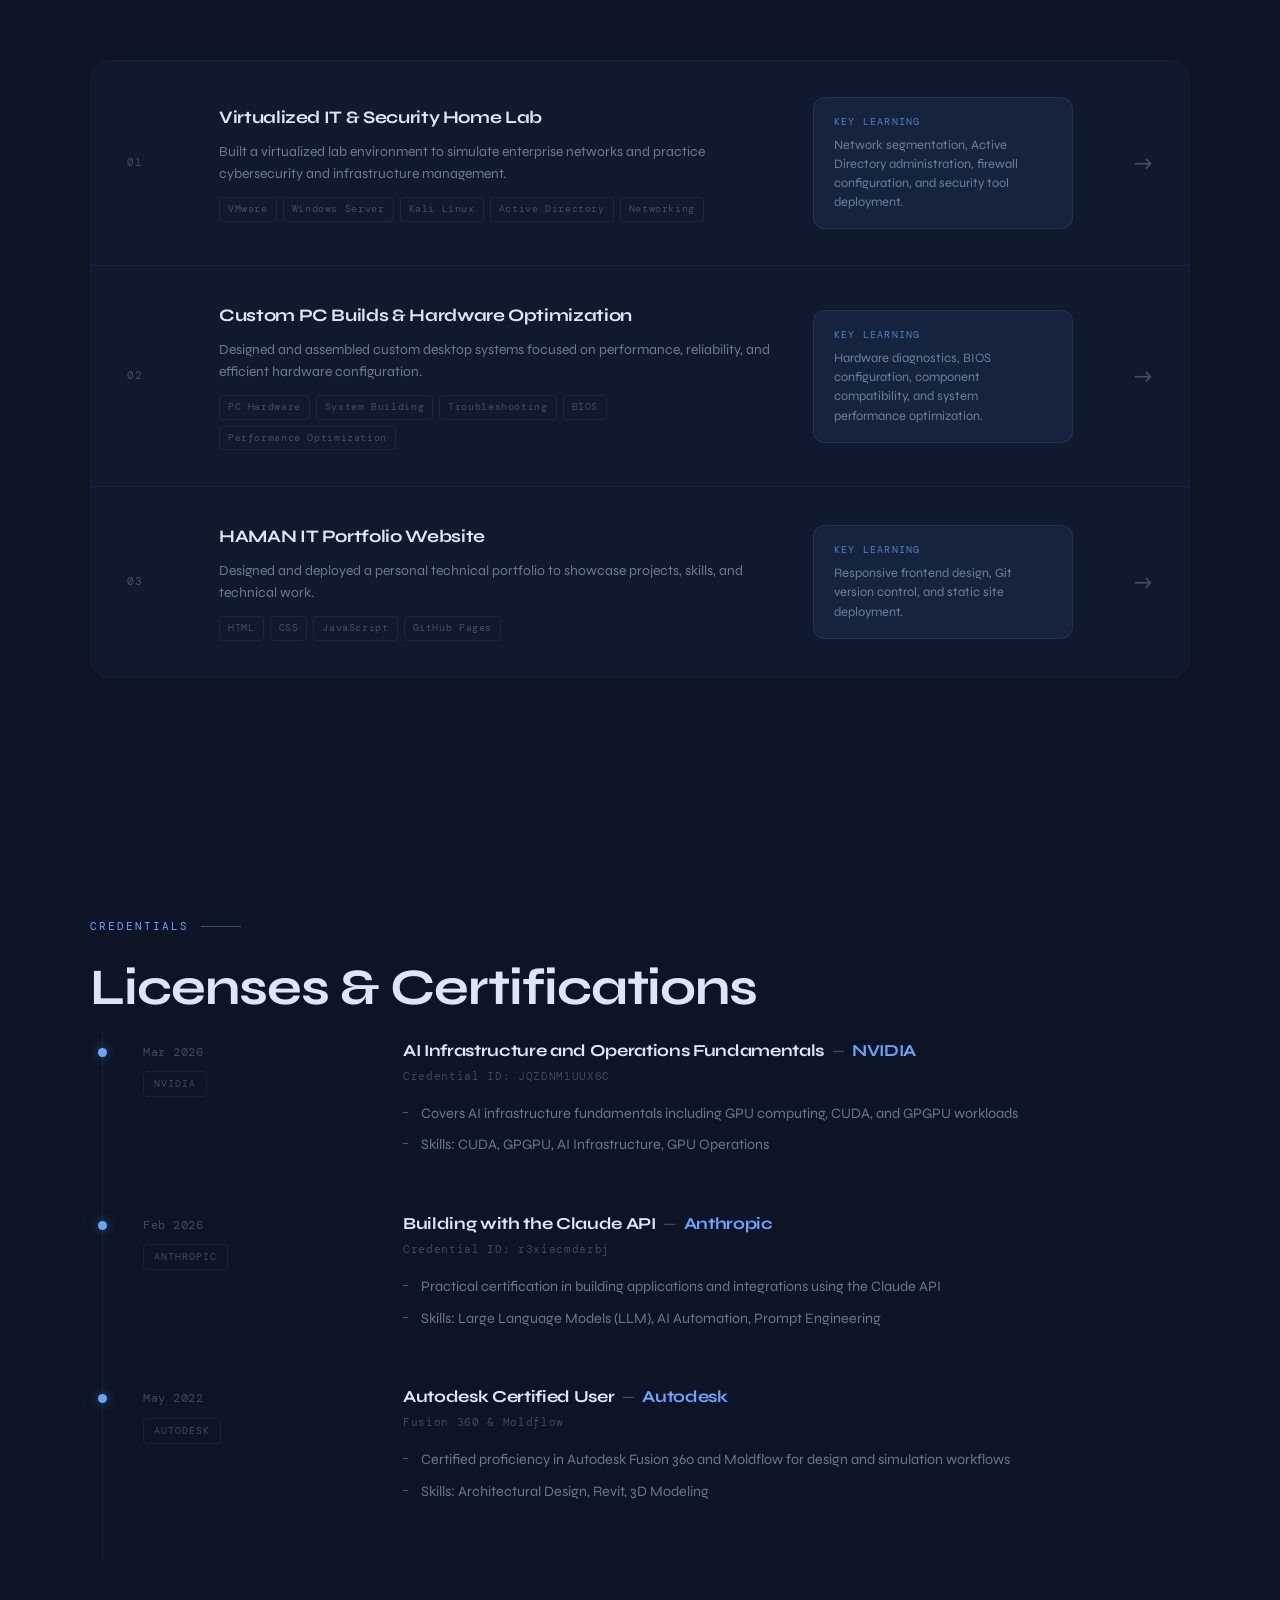
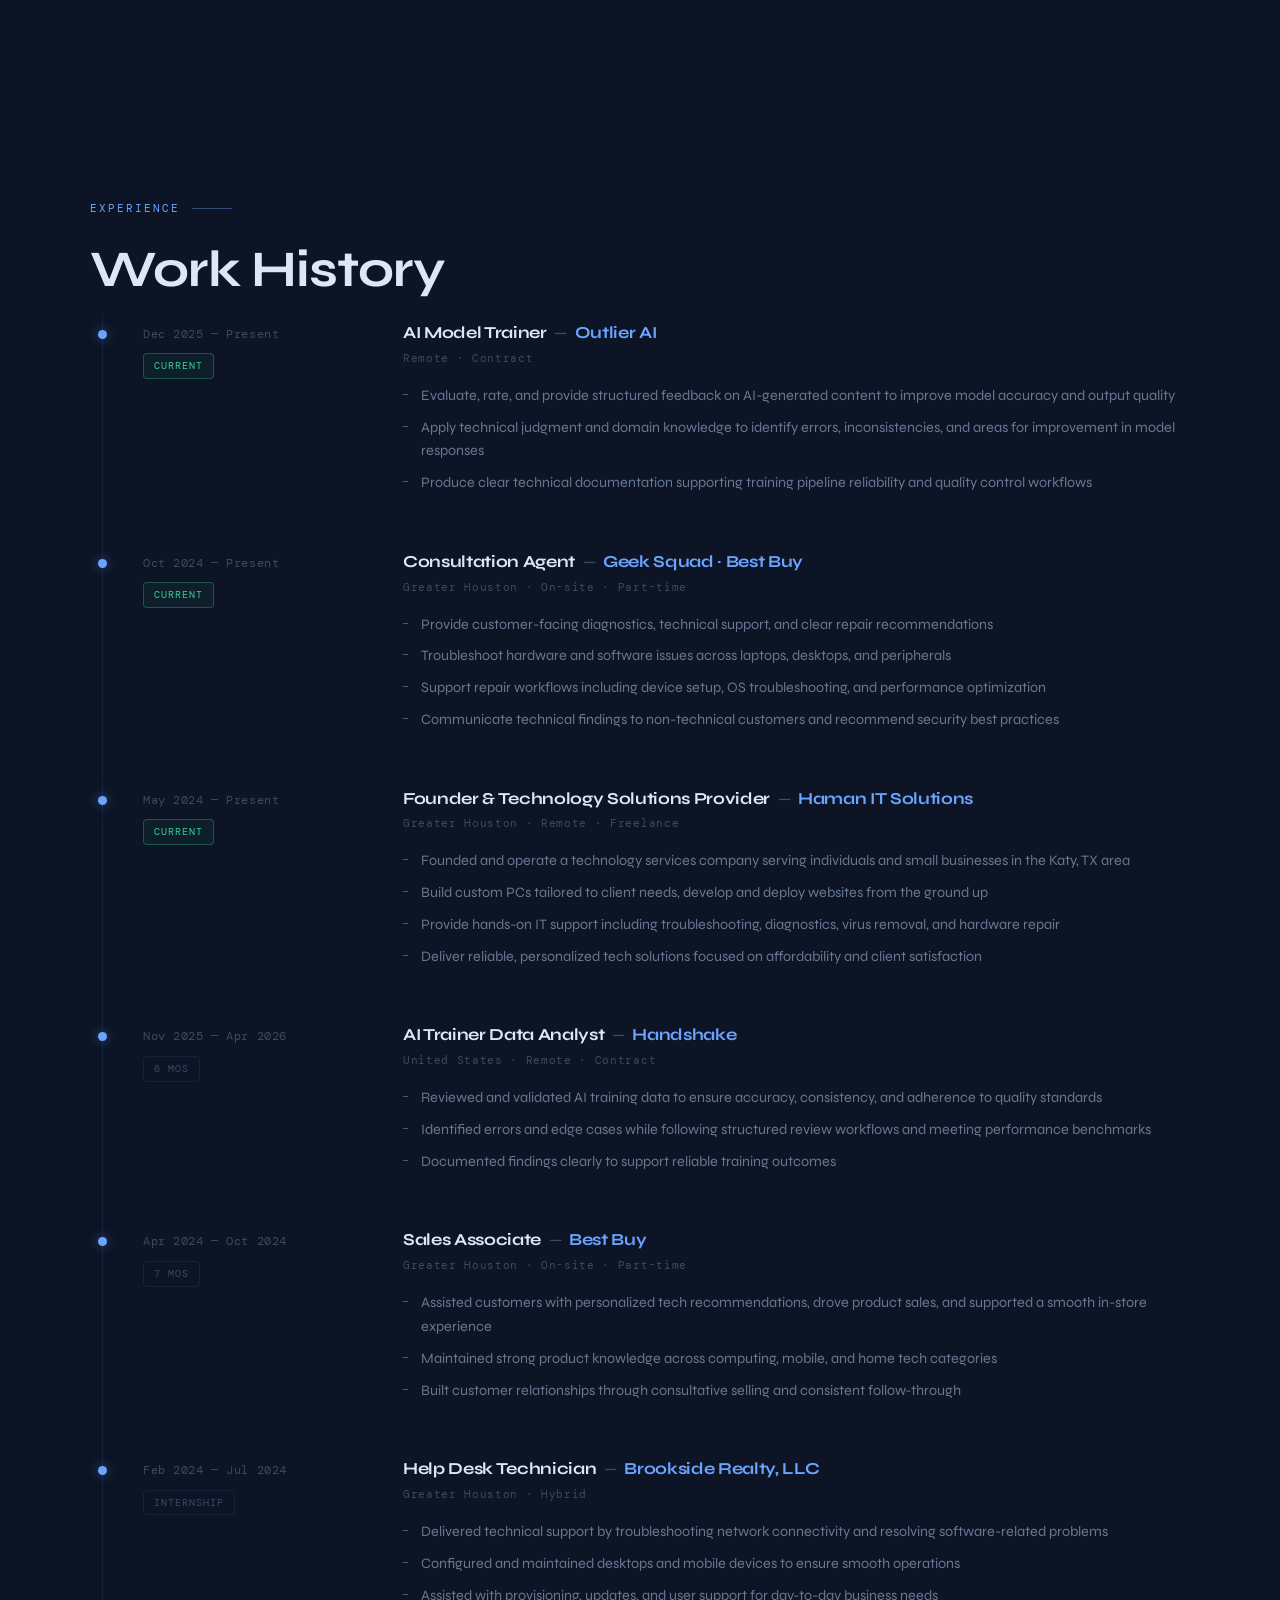
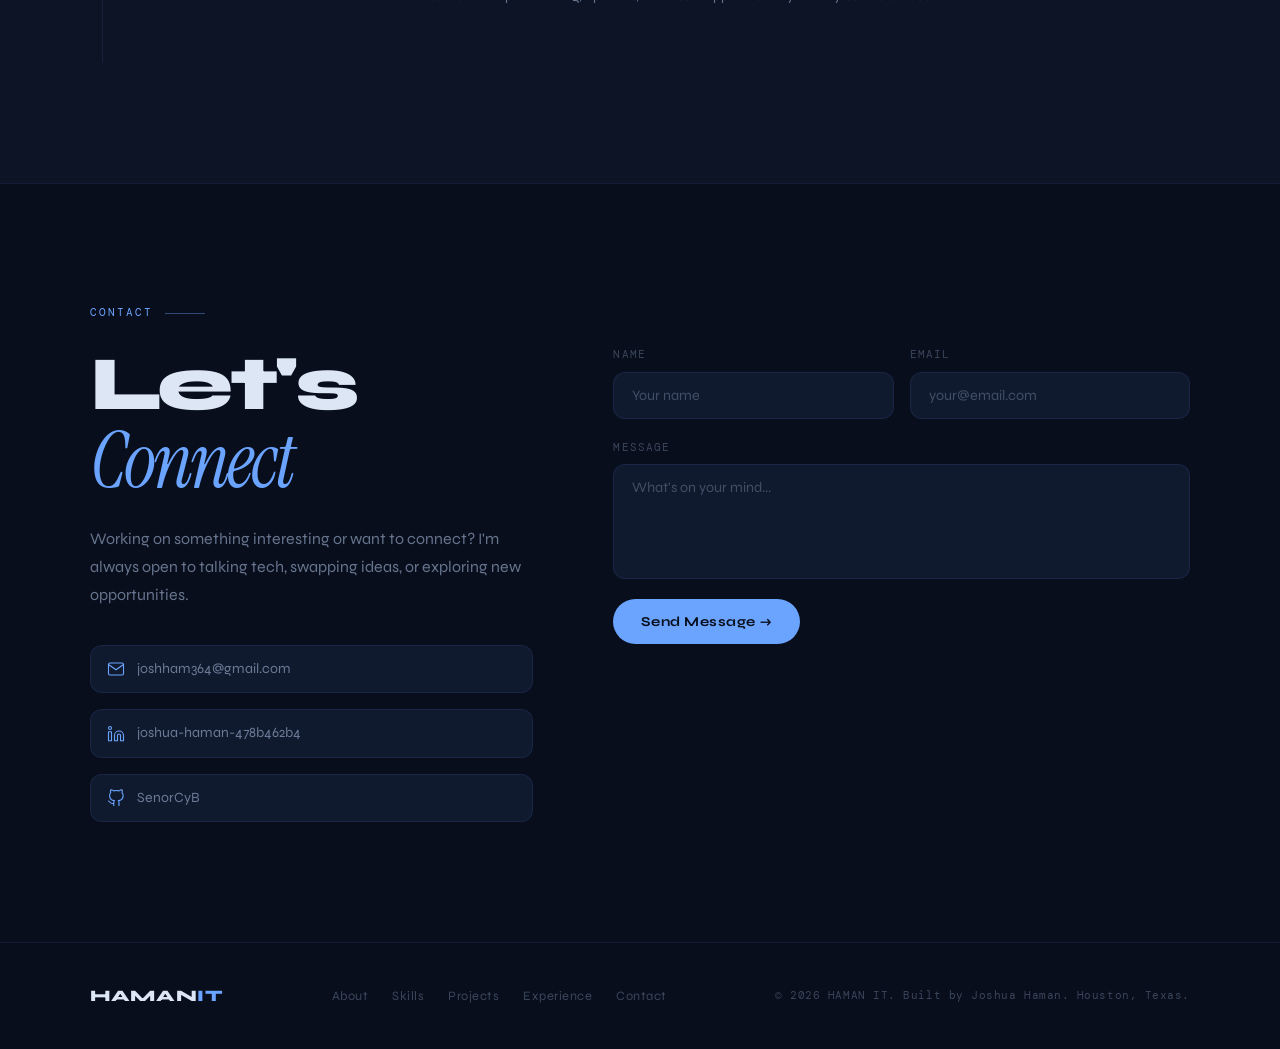
==== commit 0e3023d9: "Update index.html" ====
--- a/index.html
+++ b/index.html
@@ -396,16 +396,17 @@
 
       <div class="timeline-item">
         <div class="timeline-meta">
-          <span class="timeline-date">Nov 2025 — May 2026</span>
-          <span class="timeline-badge">6 mos</span>
-        </div>
-        <div class="timeline-content">
-          <h3>AI Training Data Analyst <span class="timeline-sep">—</span> <span class="timeline-company">Handshake</span></h3>
-          <span class="timeline-location">United States · Remote · Contract</span>
-          <ul class="timeline-bullets">
-            <li>Reviewed and validated AI training data to ensure accuracy, consistency, and adherence to quality standards</li>
-            <li>Identified errors and edge cases while following structured review workflows and meeting performance benchmarks</li>
-            <li>Documented findings clearly to support reliable training outcomes</li>
+          <span class="timeline-date">Oct 2024 — Present</span>
+          <span class="timeline-badge current">Current</span>
+        </div>
+        <div class="timeline-content">
+          <h3>Consultation Agent <span class="timeline-sep">—</span> <span class="timeline-company">Geek Squad · Best Buy</span></h3>
+          <span class="timeline-location">Greater Houston · On-site · Part-time</span>
+          <ul class="timeline-bullets">
+            <li>Provide customer-facing diagnostics, technical support, and clear repair recommendations</li>
+            <li>Troubleshoot hardware and software issues across laptops, desktops, and peripherals</li>
+            <li>Support repair workflows including device setup, OS troubleshooting, and performance optimization</li>
+            <li>Communicate technical findings to non-technical customers and recommend security best practices</li>
           </ul>
         </div>
       </div>
@@ -429,17 +430,32 @@
 
       <div class="timeline-item">
         <div class="timeline-meta">
-          <span class="timeline-date">Oct 2024 — Present</span>
-          <span class="timeline-badge current">Current</span>
-        </div>
-        <div class="timeline-content">
-          <h3>Consultation &amp; Repair Agent <span class="timeline-sep">—</span> <span class="timeline-company">Geek Squad · Best Buy</span></h3>
-          <span class="timeline-location">Greater Houston · On-site</span>
-          <ul class="timeline-bullets">
-            <li>Provide customer-facing diagnostics, technical support, and clear repair recommendations</li>
-            <li>Troubleshoot hardware and software issues across laptops, desktops, and peripherals</li>
-            <li>Support repair workflows including device setup, OS troubleshooting, and performance optimization</li>
-            <li>Communicate technical findings to non-technical customers and recommend security best practices</li>
+          <span class="timeline-date">Nov 2025 — Apr 2026</span>
+          <span class="timeline-badge">6 mos</span>
+        </div>
+        <div class="timeline-content">
+          <h3>AI Trainer Data Analyst <span class="timeline-sep">—</span> <span class="timeline-company">Handshake</span></h3>
+          <span class="timeline-location">United States · Remote · Contract</span>
+          <ul class="timeline-bullets">
+            <li>Reviewed and validated AI training data to ensure accuracy, consistency, and adherence to quality standards</li>
+            <li>Identified errors and edge cases while following structured review workflows and meeting performance benchmarks</li>
+            <li>Documented findings clearly to support reliable training outcomes</li>
+          </ul>
+        </div>
+      </div>
+
+      <div class="timeline-item">
+        <div class="timeline-meta">
+          <span class="timeline-date">Apr 2024 — Oct 2024</span>
+          <span class="timeline-badge">7 mos</span>
+        </div>
+        <div class="timeline-content">
+          <h3>Sales Associate <span class="timeline-sep">—</span> <span class="timeline-company">Best Buy</span></h3>
+          <span class="timeline-location">Greater Houston · On-site · Part-time</span>
+          <ul class="timeline-bullets">
+            <li>Assisted customers with personalized tech recommendations, drove product sales, and supported a smooth in-store experience</li>
+            <li>Maintained strong product knowledge across computing, mobile, and home tech categories</li>
+            <li>Built customer relationships through consultative selling and consistent follow-through</li>
           </ul>
         </div>
       </div>
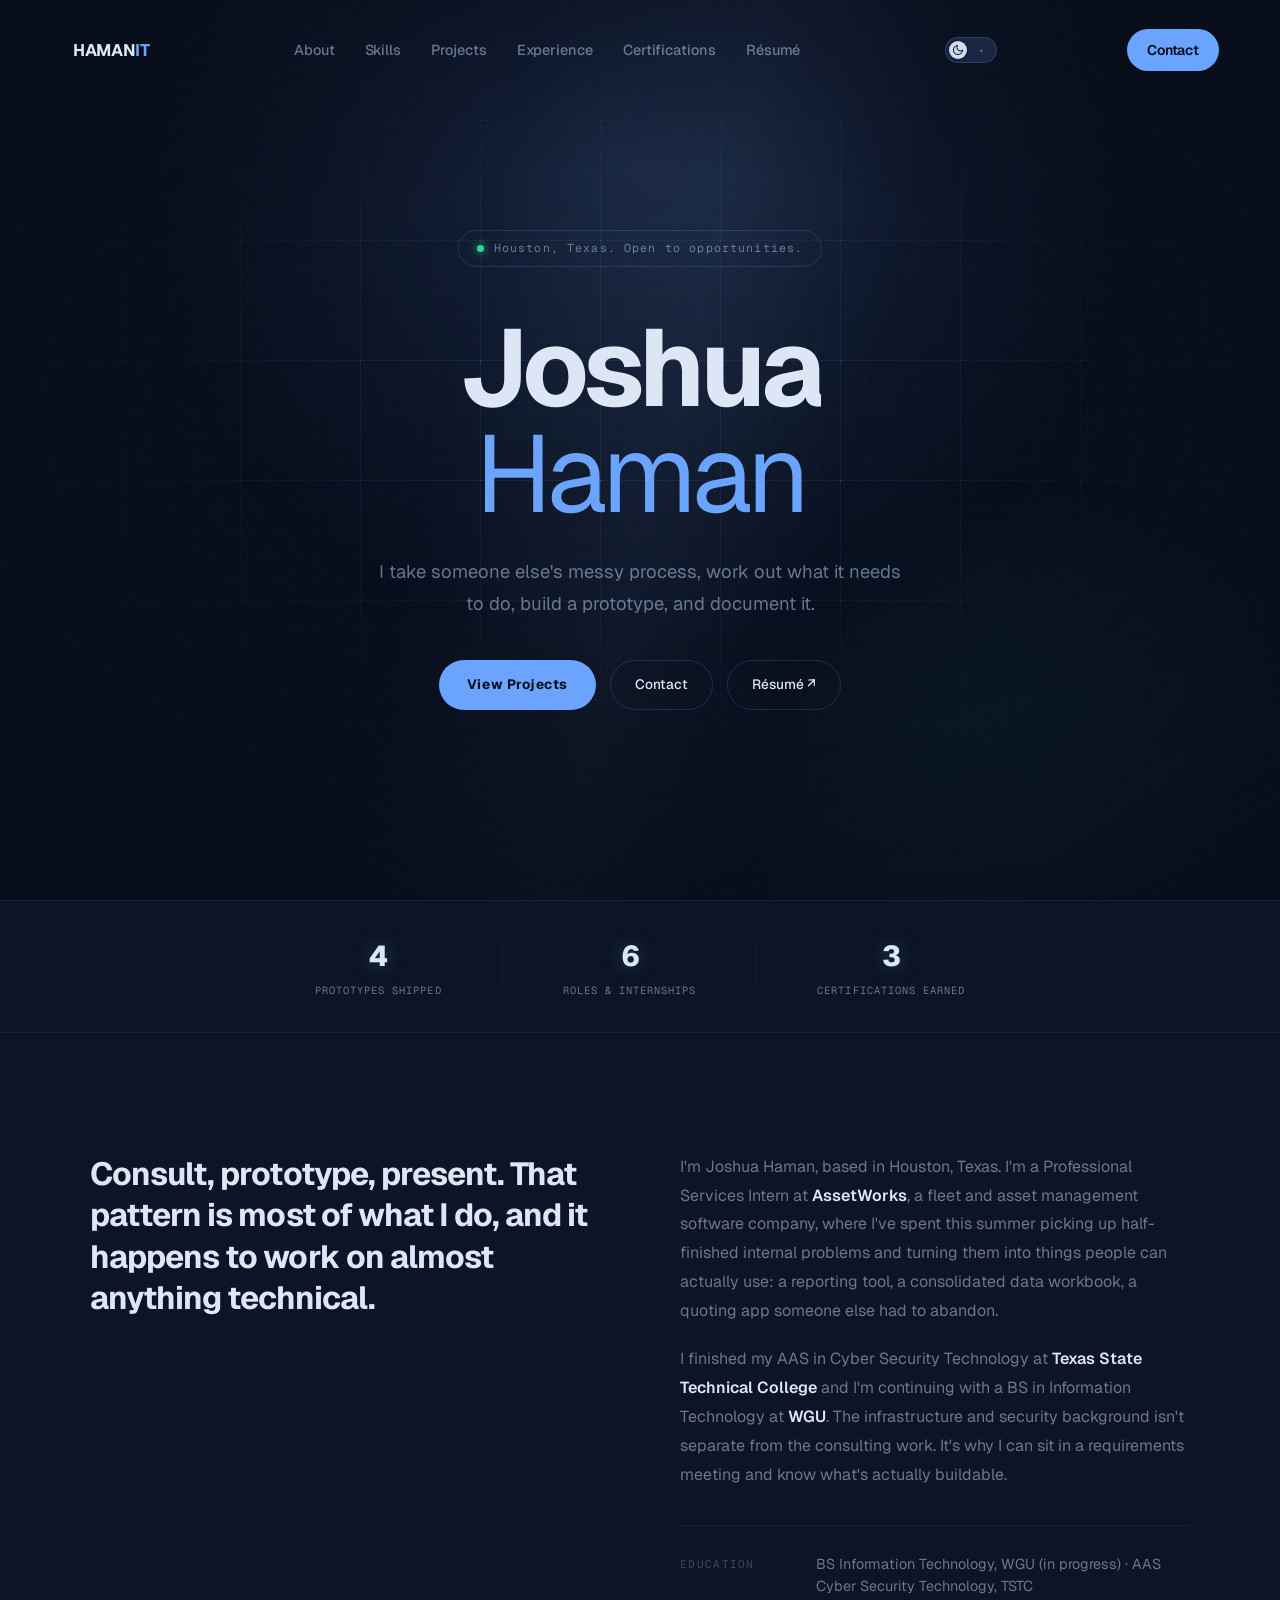
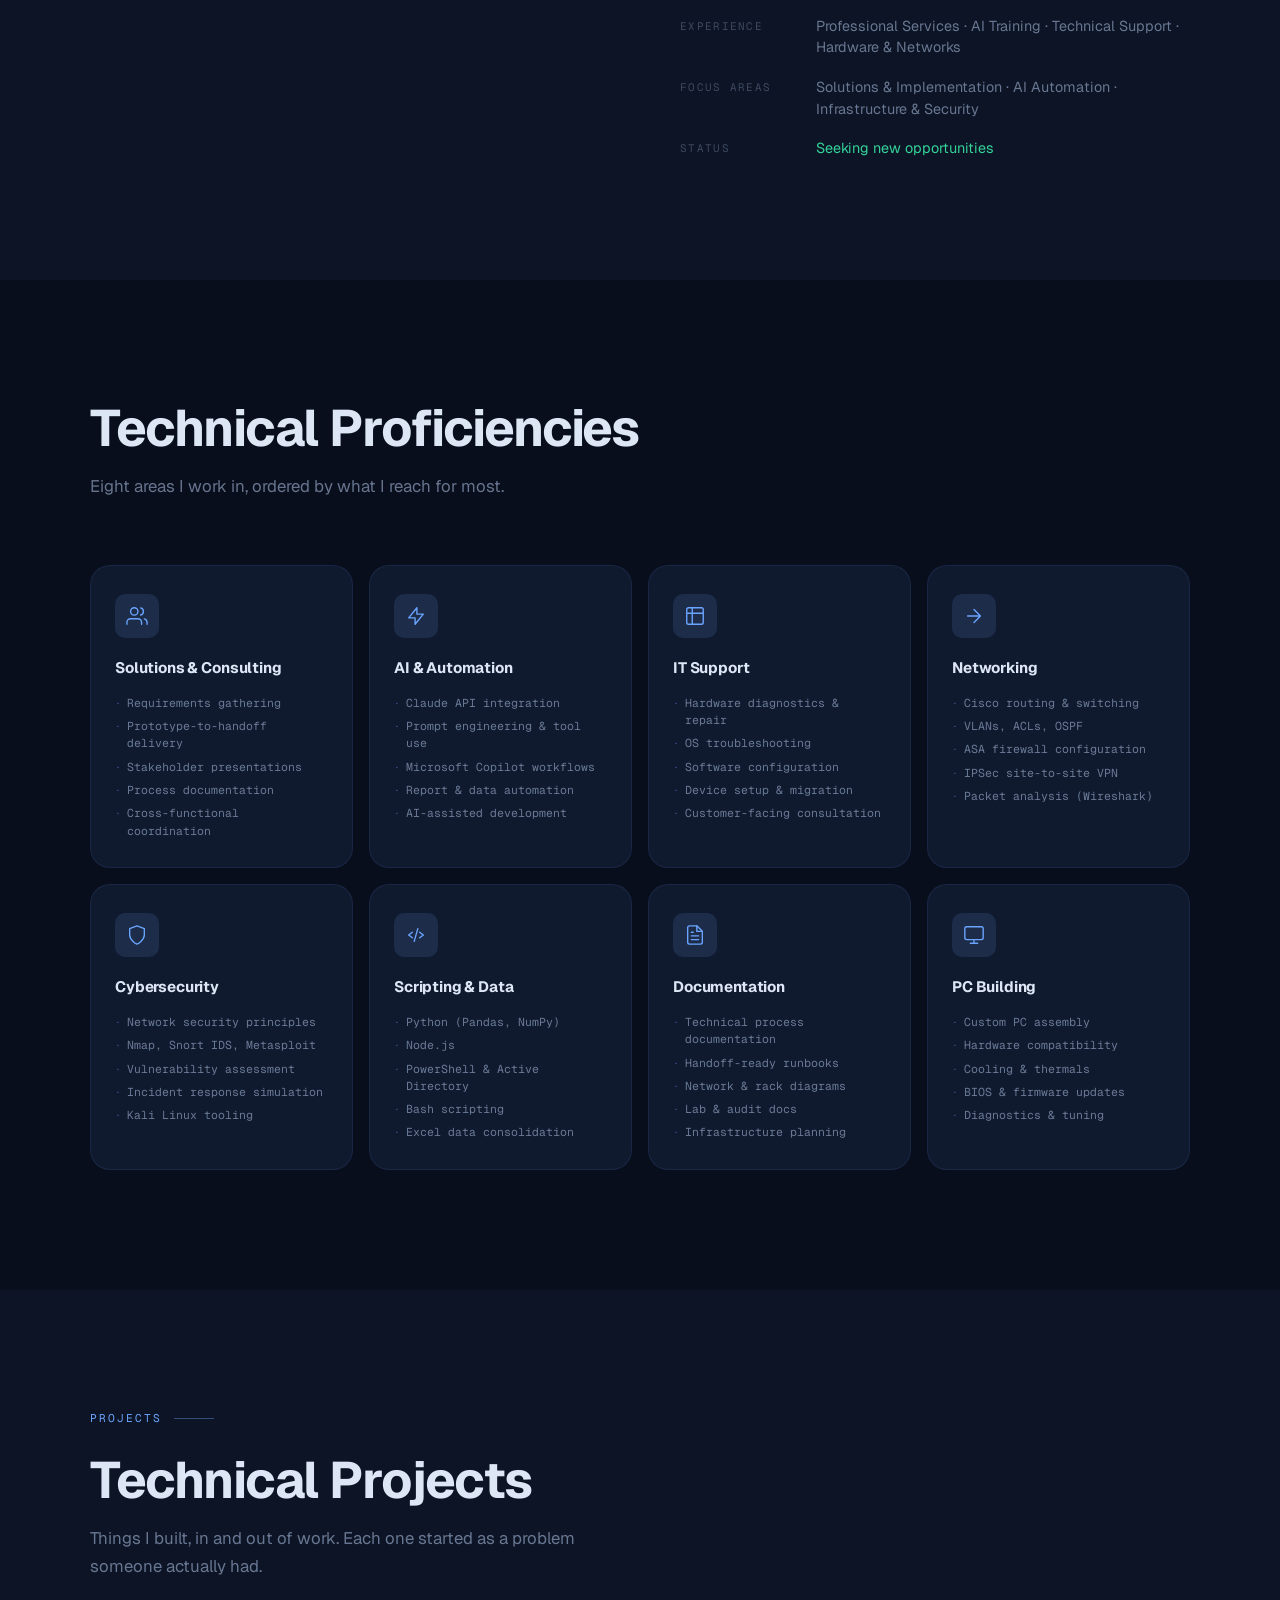
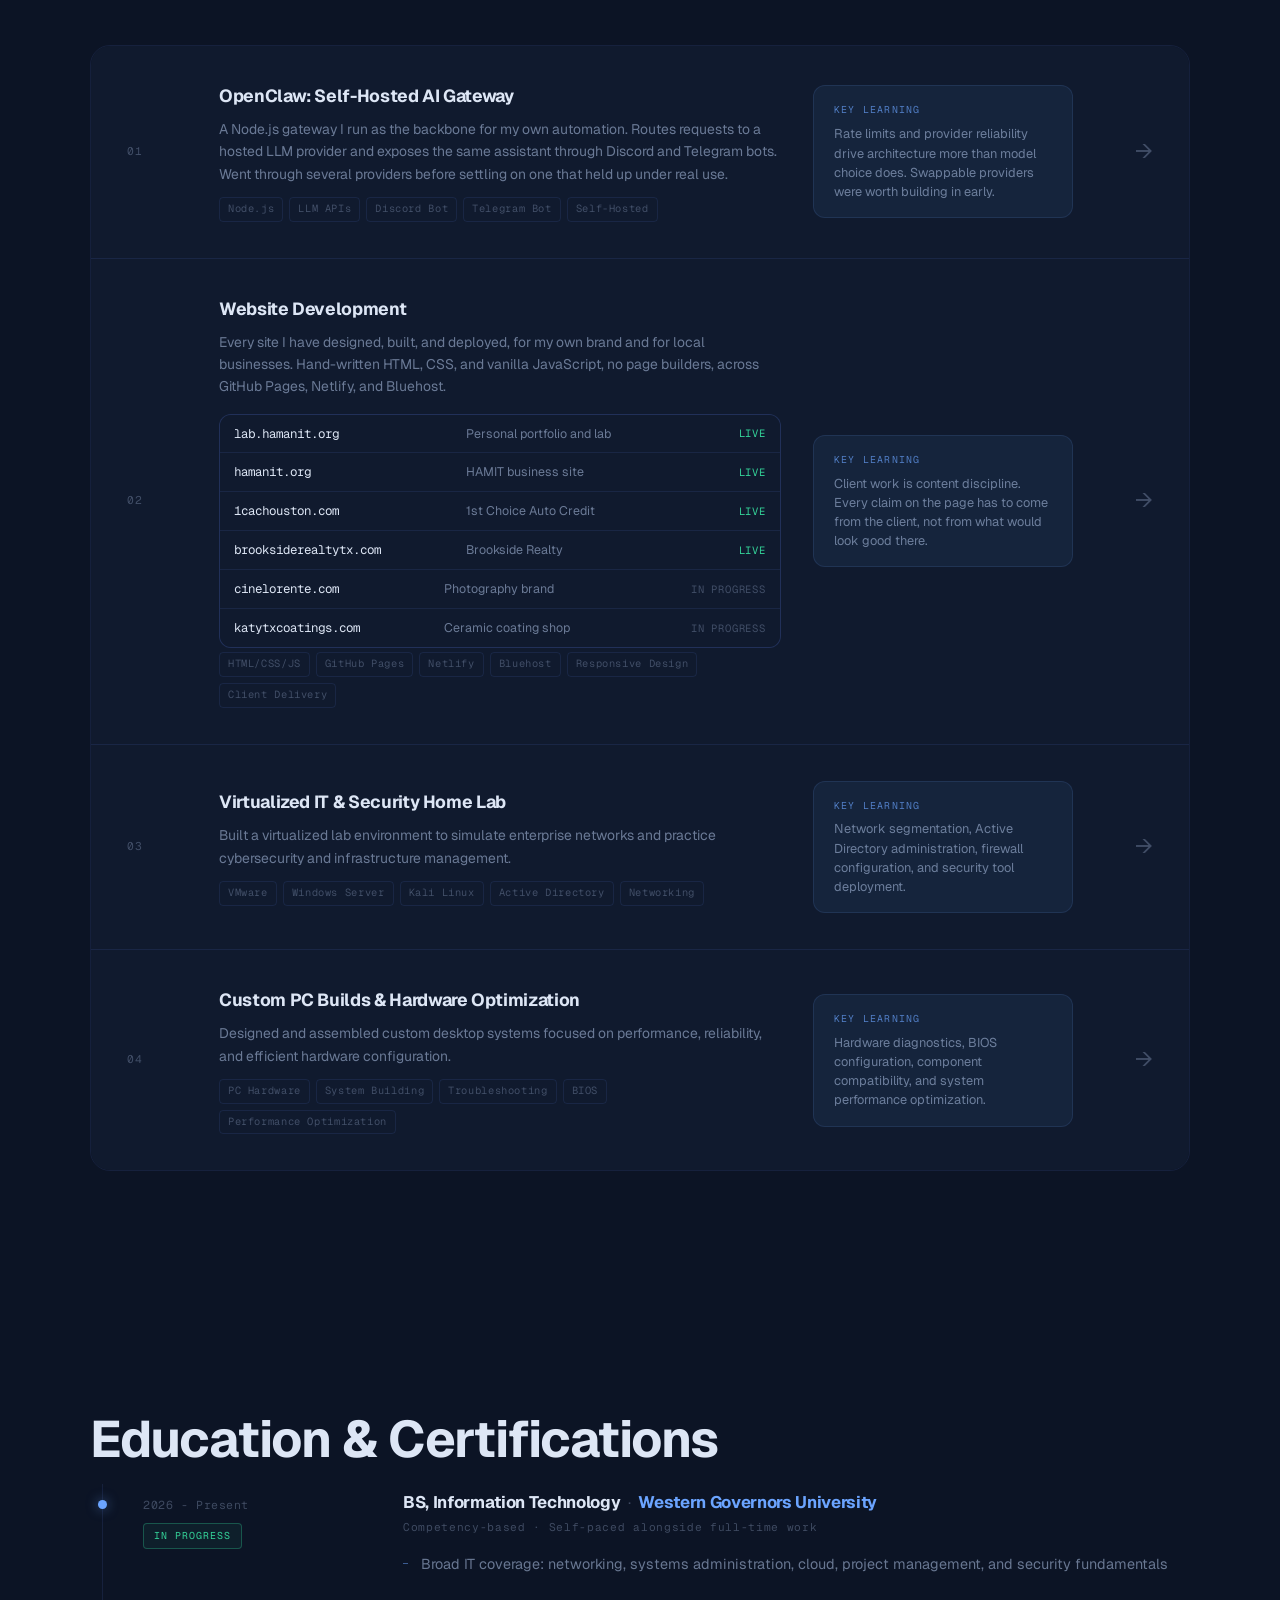
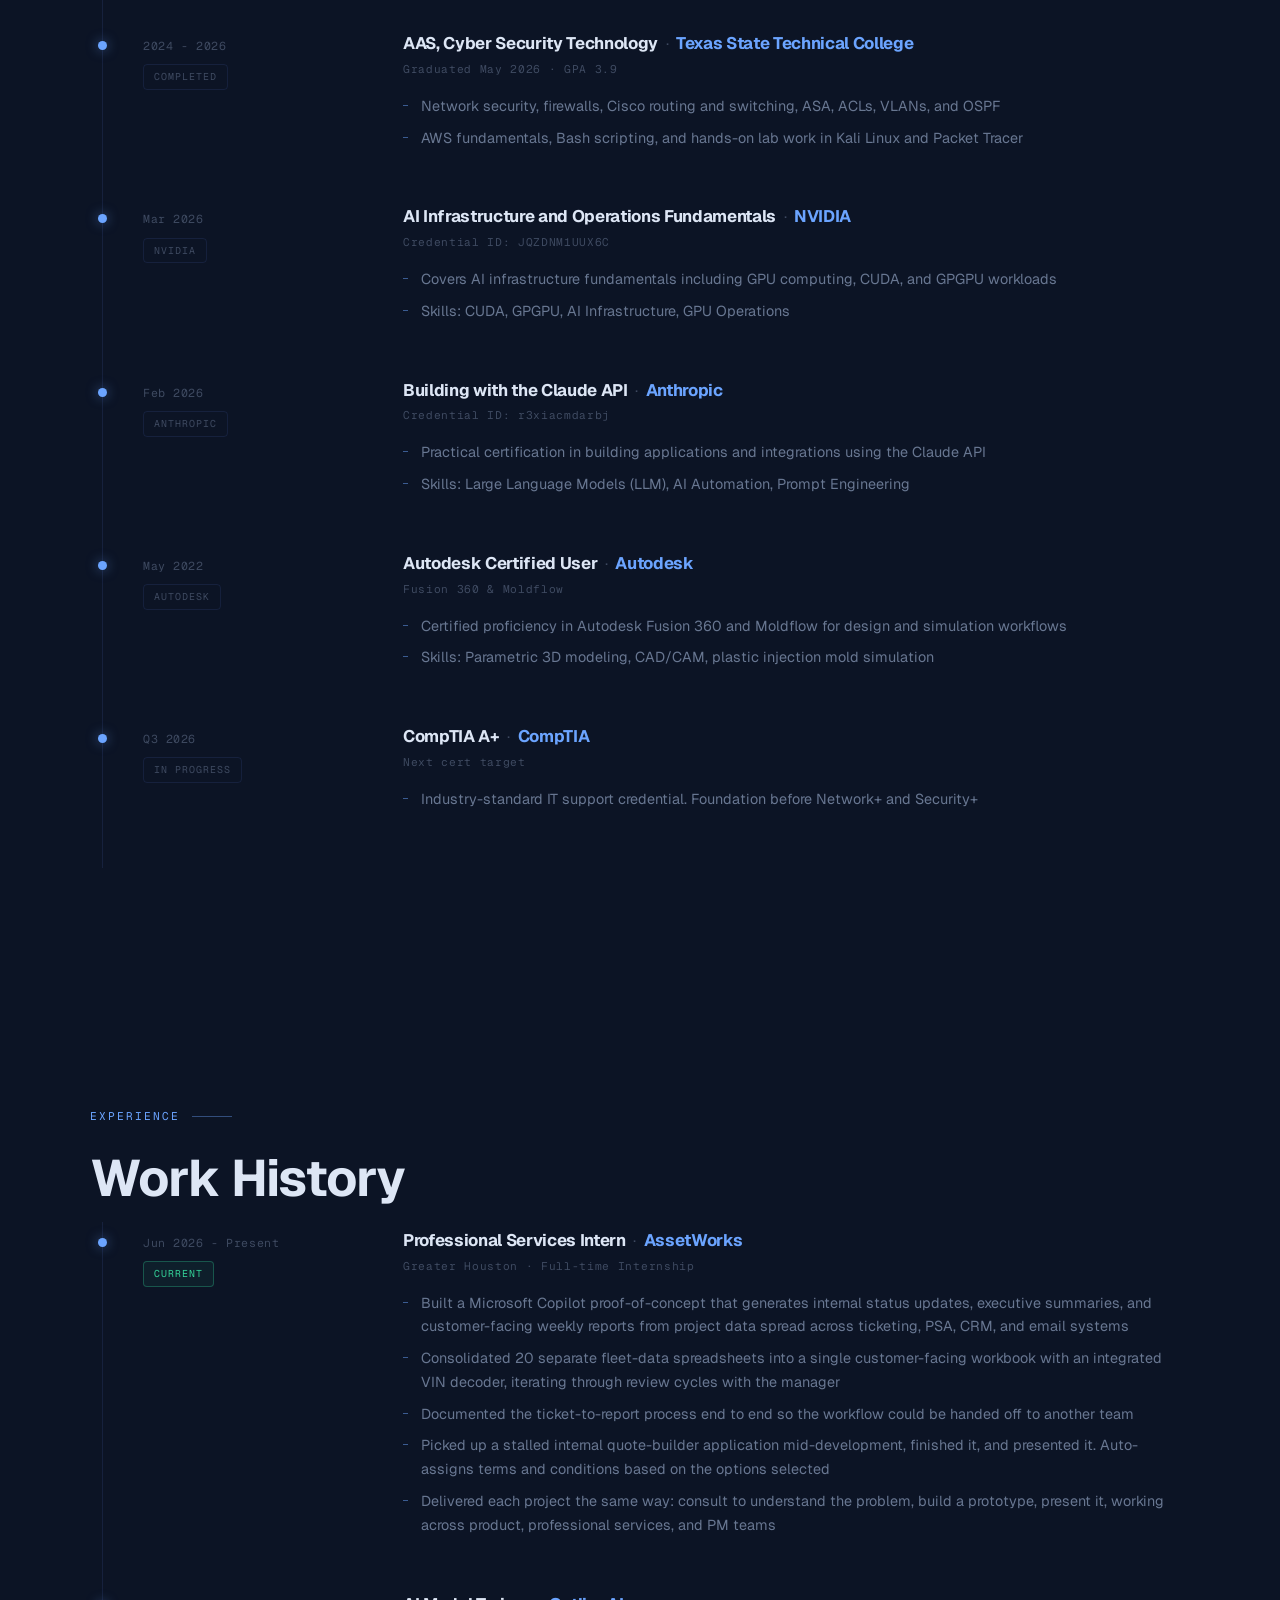
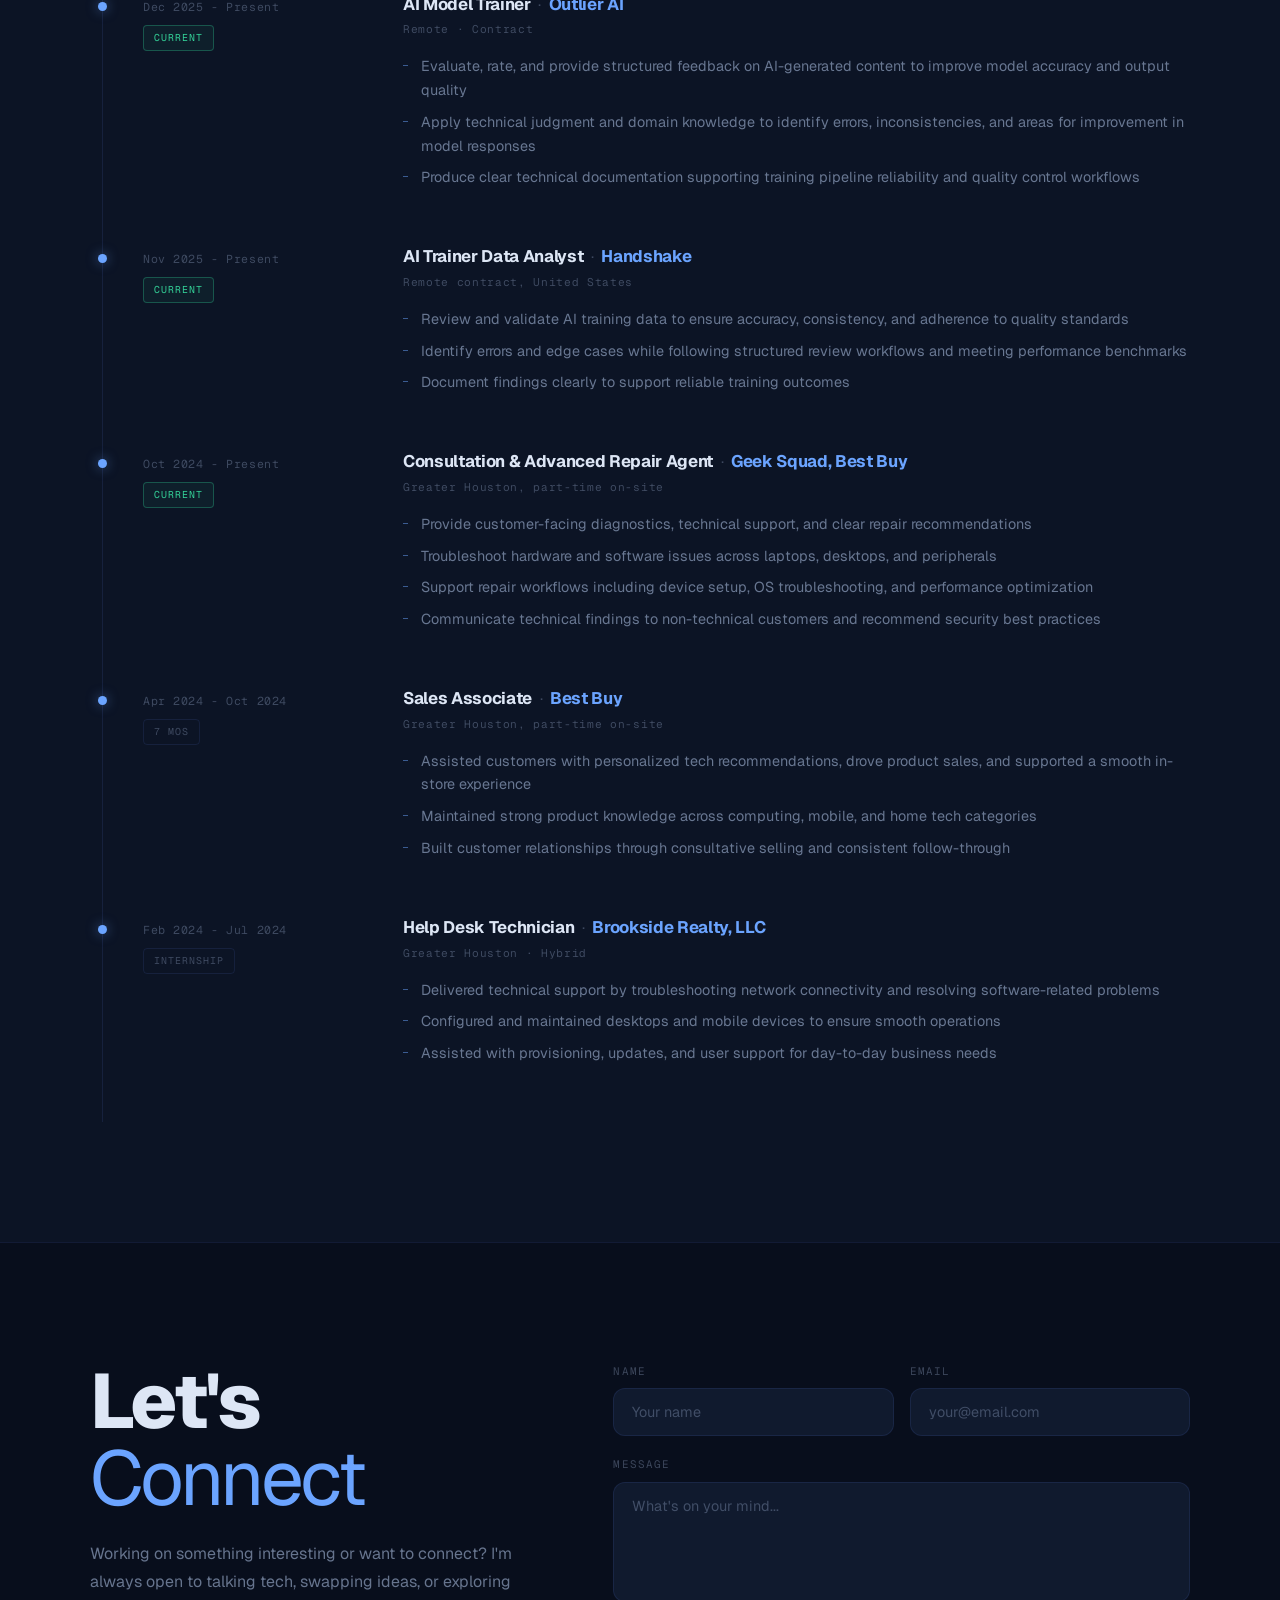
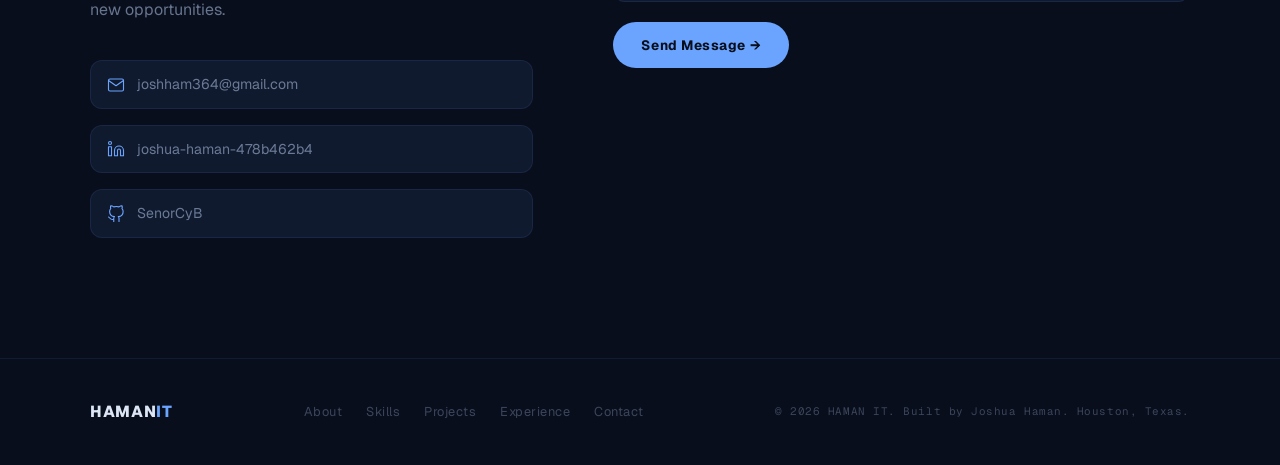
==== commit 453189c6: "Add files via upload" ====
--- a/index.html
+++ b/index.html
@@ -1,698 +1,773 @@
-<!DOCTYPE html>
-<html lang="en" data-theme="dark">
-<head>
-  <meta charset="UTF-8" />
-  <meta name="viewport" content="width=device-width, initial-scale=1.0" />
-  <title>Joshua Haman — IT Portfolio & Lab</title>
-  <link rel="preconnect" href="https://fonts.googleapis.com" />
-  <link rel="preconnect" href="https://fonts.gstatic.com" crossorigin />
-  <link href="https://fonts.googleapis.com/css2?family=Syne:wght@400;500;600;700;800&family=DM+Mono:ital,wght@0,300;0,400;1,300&family=Instrument+Serif:ital@0;1&display=swap" rel="stylesheet" />
-  <link rel="stylesheet" href="styles.css" />
-  <link rel="stylesheet" href="interactions.css" />
-</head>
-<body>
-
-<!-- ── NAV ──────────────────────────────────────────────────── -->
-<nav class="nav" id="nav">
-  <a href="#" class="nav-logo">HAMAN<span>IT</span></a>
-  <ul class="nav-links">
-    <li><a href="#about">About</a></li>
-    <li><a href="#skills">Skills</a></li>
-    <li><a href="#projects">Projects</a></li>
-    <li><a href="#experience">Experience</a></li>
-    <li><a href="#certifications">Certifications</a></li>
-    <li><a href="/Joshua_Haman_Resume.pdf" target="_blank">Résumé</a></li>
-  </ul>
-  <button class="theme-toggle" id="themeToggle" aria-label="Toggle light/dark mode">
-    <div class="toggle-track">
-      <div class="toggle-thumb">
-        <span class="icon-moon">🌙</span>
-        <span class="icon-sun">☀️</span>
-      </div>
-    </div>
-  </button>
-  <a href="#contact" class="nav-cta">Contact</a>
-  <button class="nav-hamburger" id="hamburger" aria-label="Menu">
-    <span></span><span></span>
-  </button>
-</nav>
-
-<!-- ── MOBILE MENU ───────────────────────────────────────────── -->
-<div class="mobile-menu" id="mobile-menu">
-  <a href="#about"     class="mm-link">About</a>
-  <a href="#skills"    class="mm-link">Skills</a>
-  <a href="#projects"  class="mm-link">Projects</a>
-  <a href="#experience" class="mm-link">Experience</a>
-  <a href="#certifications" class="mm-link">Certifications</a>
-  <a href="/Joshua_Haman_Resume.pdf" class="mm-link" target="_blank">Résumé</a>
-  <a href="#contact"   class="mm-cta">Contact →</a>
-</div>
-
-<!-- ── HERO ─────────────────────────────────────────────────── -->
-<section class="hero" id="hero">
-  <!-- Circuit canvas lives here, behind the hero content only -->
-  <canvas id="cyber-canvas"></canvas>
-
-  <div class="hero-noise"></div>
-  <div class="hero-grid-lines"></div>
-
-  <div class="hero-badge">
-    <span class="badge-dot"></span>
-    Houston, Texas — Open to Opportunities
-  </div>
-
-  <div class="hero-content">
-    <h1 class="hero-name">
-      <span class="hero-name-line" style="--d:0s">Joshua</span>
-      <span class="hero-name-line italic" style="--d:0.08s">Haman</span>
-    </h1>
-    <div class="hero-tagline">
-      <span class="hero-tag-item" style="--d:0.20s">IT Infrastructure</span>
-      <span class="hero-tag-sep"  style="--d:0.26s">·</span>
-      <span class="hero-tag-item" style="--d:0.30s">Networking</span>
-      <span class="hero-tag-sep"  style="--d:0.36s">·</span>
-      <span class="hero-tag-item" style="--d:0.40s">Always Learning</span>
-    </div>
-    <p class="hero-bio" style="--d:0.50s">
-      IT student at Texas State Technical College — driven by curiosity across
-      every layer of technology. From hardware to networks to security, I'm
-      building real skills through hands-on projects and never stopping at the surface.
-    </p>
-    <div class="hero-actions" style="--d:0.62s">
-      <a href="#projects" class="btn-primary">View Projects</a>
-      <a href="#contact"  class="btn-ghost">Contact</a>
-      <a href="/Joshua_Haman_Resume.pdf" class="btn-ghost" target="_blank">Résumé ↗</a>
-    </div>
-  </div>
-
-  <div class="hero-scroll-hint">
-    <span>Scroll</span>
-    <div class="scroll-line"></div>
-  </div>
-
-  <div class="hero-stat-bar">
-    <div class="hero-stat">
-      <span class="stat-num">3+</span>
-      <span class="stat-label">Years Hands-On</span>
-    </div>
-    <div class="hero-stat-div"></div>
-    <div class="hero-stat">
-      <span class="stat-num">8</span>
-      <span class="stat-label">Technical Skills</span>
-    </div>
-    <div class="hero-stat-div"></div>
-    <div class="hero-stat">
-      <span class="stat-num">3</span>
-      <span class="stat-label">Roles &amp; Internships</span>
-    </div>
-  </div>
-</section>
-
-<!-- ── ABOUT ─────────────────────────────────────────────────── -->
-<section class="about section-pad" id="about">
-  <div class="container">
-    <div class="section-label">About</div>
-    <div class="about-grid">
-      <div class="about-headline">
-        <h2>Hungry across every layer of IT — infrastructure, networking, security, and everything in between.</h2>
-      </div>
-      <div class="about-body">
-        <p>I'm Joshua Haman, an IT student at <strong>Texas State Technical College</strong> based in Houston, Texas. I don't just study technology — I build with it, break it, and figure out how it works from the ground up.</p>
-        <p>From configuring networks and spinning up virtual labs to training AI models and building web tools, I'm constantly expanding what I can do. Every project here represents something I actually built, learned from, and pushed further.</p>
-        <div class="about-details">
-          <div class="about-detail-item">
-            <span class="detail-label">Education</span>
-            <span class="detail-value">IT &amp; Cybersecurity — Texas State Technical College</span>
-          </div>
-          <div class="about-detail-item">
-            <span class="detail-label">Experience</span>
-            <span class="detail-value">Technical Support · Consulting · Hardware · Network Diagnostics</span>
-          </div>
-          <div class="about-detail-item">
-            <span class="detail-label">Focus Areas</span>
-            <span class="detail-value">Cyber Security &amp; Networking · Technical Problem Solving</span>
-          </div>
-          <div class="about-detail-item">
-            <span class="detail-label">Status</span>
-            <span class="detail-value status-open">
-              <span class="status-dot"></span>Seeking new opportunities
-            </span>
-          </div>
-        </div>
-      </div>
-    </div>
-  </div>
-</section>
-
-<!-- ── SKILLS ─────────────────────────────────────────────────── -->
-<section class="skills section-pad" id="skills">
-  <div class="container">
-    <div class="section-label">Skills</div>
-    <h2 class="section-title">Technical Proficiencies</h2>
-    <p class="section-sub">Eight core areas of expertise built through education and hands-on work.</p>
-    <div class="skills-grid">
-
-      <div class="skill-card" data-index="0">
-        <div class="skill-card-icon"><svg width="22" height="22" fill="none" viewBox="0 0 24 24"><path stroke="currentColor" stroke-width="1.5" stroke-linecap="round" stroke-linejoin="round" d="M9 3H5a2 2 0 0 0-2 2v4m6-6h10a2 2 0 0 1 2 2v4M9 3v18m0 0h10a2 2 0 0 0 2-2V9M9 21H5a2 2 0 0 1-2-2V9m0 0h18"/></svg></div>
-        <h3>IT Support</h3>
-        <ul>
-          <li>Hardware diagnostics &amp; repair</li>
-          <li>OS troubleshooting</li>
-          <li>Software configuration</li>
-          <li>Performance optimization</li>
-          <li>Device setup &amp; migration</li>
-        </ul>
-      </div>
-
-      <div class="skill-card" data-index="1">
-        <div class="skill-card-icon"><svg width="22" height="22" fill="none" viewBox="0 0 24 24"><path stroke="currentColor" stroke-width="1.5" stroke-linecap="round" stroke-linejoin="round" d="M12 22s8-4 8-10V5l-8-3-8 3v7c0 6 8 10 8 10z"/></svg></div>
-        <h3>Cybersecurity</h3>
-        <ul>
-          <li>Network security principles</li>
-          <li>Firewall configuration</li>
-          <li>Vulnerability assessment</li>
-          <li>Security auditing</li>
-          <li>Incident response</li>
-        </ul>
-      </div>
-
-      <div class="skill-card" data-index="2">
-        <div class="skill-card-icon"><svg width="22" height="22" fill="none" viewBox="0 0 24 24"><path stroke="currentColor" stroke-width="1.5" stroke-linecap="round" stroke-linejoin="round" d="M5 12h14M12 5l7 7-7 7"/></svg></div>
-        <h3>Networking</h3>
-        <ul>
-          <li>Network topology design</li>
-          <li>VLANs &amp; subnetting</li>
-          <li>Router &amp; switch config</li>
-          <li>Packet analysis (Wireshark)</li>
-          <li>Secure architecture</li>
-        </ul>
-      </div>
-
-      <div class="skill-card" data-index="3">
-        <div class="skill-card-icon"><svg width="22" height="22" fill="none" viewBox="0 0 24 24"><rect x="2" y="3" width="20" height="14" rx="2" stroke="currentColor" stroke-width="1.5"/><path stroke="currentColor" stroke-width="1.5" stroke-linecap="round" d="M8 21h8M12 17v4"/></svg></div>
-        <h3>PC Building</h3>
-        <ul>
-          <li>Custom PC assembly</li>
-          <li>Hardware compatibility</li>
-          <li>Cooling &amp; optimization</li>
-          <li>BIOS &amp; firmware updates</li>
-          <li>GPU/CPU tuning</li>
-        </ul>
-      </div>
-
-      <div class="skill-card" data-index="4">
-        <div class="skill-card-icon"><svg width="22" height="22" fill="none" viewBox="0 0 24 24"><path stroke="currentColor" stroke-width="1.5" stroke-linecap="round" stroke-linejoin="round" d="M14 2H6a2 2 0 0 0-2 2v16a2 2 0 0 0 2 2h12a2 2 0 0 0 2-2V8z"/><path stroke="currentColor" stroke-width="1.5" stroke-linecap="round" d="M14 2v6h6M16 13H8M16 17H8M10 9H8"/></svg></div>
-        <h3>Documentation</h3>
-        <ul>
-          <li>Network &amp; rack diagrams</li>
-          <li>Technical reporting</li>
-          <li>Lab &amp; audit docs</li>
-          <li>Infrastructure planning</li>
-          <li>Visual diagramming</li>
-        </ul>
-      </div>
-
-      <div class="skill-card" data-index="5">
-        <div class="skill-card-icon"><svg width="22" height="22" fill="none" viewBox="0 0 24 24"><path stroke="currentColor" stroke-width="1.5" stroke-linecap="round" stroke-linejoin="round" d="M21 15a2 2 0 0 1-2 2H7l-4 4V5a2 2 0 0 1 2-2h14a2 2 0 0 1 2 2z"/></svg></div>
-        <h3>Communication</h3>
-        <ul>
-          <li>Simplifying tech concepts</li>
-          <li>Client consultation</li>
-          <li>Conflict resolution</li>
-          <li>Active listening</li>
-          <li>Solution planning</li>
-        </ul>
-      </div>
-
-      <div class="skill-card" data-index="6">
-        <div class="skill-card-icon"><svg width="22" height="22" fill="none" viewBox="0 0 24 24"><path stroke="currentColor" stroke-width="1.5" stroke-linecap="round" stroke-linejoin="round" d="M13 10V3L4 14h7v7l9-11h-7z"/></svg></div>
-        <h3>Automation</h3>
-        <ul>
-          <li>AI workflow integration</li>
-          <li>Website automation</li>
-          <li>Process optimization</li>
-          <li>System integration</li>
-          <li>Efficiency-focused design</li>
-        </ul>
-      </div>
-
-      <div class="skill-card" data-index="7">
-        <div class="skill-card-icon"><svg width="22" height="22" fill="none" viewBox="0 0 24 24"><path stroke="currentColor" stroke-width="1.5" stroke-linecap="round" stroke-linejoin="round" d="M17 21v-2a4 4 0 0 0-4-4H5a4 4 0 0 0-4 4v2M9 11a4 4 0 1 0 0-8 4 4 0 0 0 0 8zM23 21v-2a4 4 0 0 0-3-3.87M16 3.13a4 4 0 0 1 0 7.75"/></svg></div>
-        <h3>Consulting</h3>
-        <ul>
-          <li>Tech market opportunities</li>
-          <li>Small biz IT consulting</li>
-          <li>Service structuring</li>
-          <li>Business automation</li>
-          <li>Scalable tech strategy</li>
-        </ul>
-      </div>
-
-    </div>
-  </div>
-</section>
-
-<!-- ── PROJECTS ───────────────────────────────────────────────── -->
-<section class="projects section-pad" id="projects">
-  <div class="container">
-    <div class="section-label">Projects</div>
-    <h2 class="section-title">Technical Projects</h2>
-    <p class="section-sub">Hands-on cybersecurity and IT projects demonstrating practical skills in secure infrastructure, networking, and development.</p>
-    <div class="projects-list">
-
-      <a href="projects/homelab.html" class="project-row">
-        <div class="project-num">01</div>
-        <div class="project-info">
-          <h3>Virtualized IT &amp; Security Home Lab</h3>
-          <p>Built a virtualized lab environment to simulate enterprise networks and practice cybersecurity and infrastructure management.</p>
-          <div class="project-tags">
-            <span>VMware</span><span>Windows Server</span><span>Kali Linux</span>
-            <span>Active Directory</span><span>Networking</span>
-          </div>
-        </div>
-        <div class="project-key-learning">
-          <span class="kl-label">Key Learning</span>
-          <span class="kl-text">Network segmentation, Active Directory administration, firewall configuration, and security tool deployment.</span>
-        </div>
-        <div class="project-arrow">→</div>
-      </a>
-
-      <a href="projects/network-scanner.html" class="project-row">
-        <div class="project-num">02</div>
-        <div class="project-info">
-          <h3>Custom PC Builds &amp; Hardware Optimization</h3>
-          <p>Designed and assembled custom desktop systems focused on performance, reliability, and efficient hardware configuration.</p>
-          <div class="project-tags">
-            <span>PC Hardware</span><span>System Building</span><span>Troubleshooting</span>
-            <span>BIOS</span><span>Performance Optimization</span>
-          </div>
-        </div>
-        <div class="project-key-learning">
-          <span class="kl-label">Key Learning</span>
-          <span class="kl-text">Hardware diagnostics, BIOS configuration, component compatibility, and system performance optimization.</span>
-        </div>
-        <div class="project-arrow">→</div>
-      </a>
-
-      <a href="projects/portfolio-website.html" class="project-row">
-        <div class="project-num">03</div>
-        <div class="project-info">
-          <h3>HAMAN IT Portfolio Website</h3>
-          <p>Designed and deployed a personal technical portfolio to showcase projects, skills, and technical work.</p>
-          <div class="project-tags">
-            <span>HTML</span><span>CSS</span><span>JavaScript</span><span>GitHub Pages</span>
-          </div>
-        </div>
-        <div class="project-key-learning">
-          <span class="kl-label">Key Learning</span>
-          <span class="kl-text">Responsive frontend design, Git version control, and static site deployment.</span>
-        </div>
-        <div class="project-arrow">→</div>
-      </a>
-
-    </div>
-  </div>
-</section>
-
-
-
-<!-- ── EXPERIENCE ─────────────────────────────────────────────── -->
-<section class="experience section-pad" id="certifications">
-  <div class="container">
-    <div class="section-label">Credentials</div>
-    <h2 class="section-title">Licenses &amp; Certifications</h2>
-    <div class="timeline">
-
-      <div class="timeline-item">
-        <div class="timeline-meta">
-          <span class="timeline-date">Mar 2026</span>
-          <span class="timeline-badge">NVIDIA</span>
-        </div>
-        <div class="timeline-content">
-          <h3>AI Infrastructure and Operations Fundamentals <span class="timeline-sep">—</span> <span class="timeline-company">NVIDIA</span></h3>
-          <span class="timeline-location">Credential ID: JQZDNM1UUX6C</span>
-          <ul class="timeline-bullets">
-            <li>Covers AI infrastructure fundamentals including GPU computing, CUDA, and GPGPU workloads</li>
-            <li>Skills: CUDA, GPGPU, AI Infrastructure, GPU Operations</li>
-          </ul>
-        </div>
-      </div>
-
-      <div class="timeline-item">
-        <div class="timeline-meta">
-          <span class="timeline-date">Feb 2026</span>
-          <span class="timeline-badge">Anthropic</span>
-        </div>
-        <div class="timeline-content">
-          <h3>Building with the Claude API <span class="timeline-sep">—</span> <span class="timeline-company">Anthropic</span></h3>
-          <span class="timeline-location">Credential ID: r3xiacmdarbj</span>
-          <ul class="timeline-bullets">
-            <li>Practical certification in building applications and integrations using the Claude API</li>
-            <li>Skills: Large Language Models (LLM), AI Automation, Prompt Engineering</li>
-          </ul>
-        </div>
-      </div>
-
-      <div class="timeline-item">
-        <div class="timeline-meta">
-          <span class="timeline-date">May 2022</span>
-          <span class="timeline-badge">Autodesk</span>
-        </div>
-        <div class="timeline-content">
-          <h3>Autodesk Certified User <span class="timeline-sep">—</span> <span class="timeline-company">Autodesk</span></h3>
-          <span class="timeline-location">Fusion 360 &amp; Moldflow</span>
-          <ul class="timeline-bullets">
-            <li>Certified proficiency in Autodesk Fusion 360 and Moldflow for design and simulation workflows</li>
-            <li>Skills: Architectural Design, Revit, 3D Modeling</li>
-          </ul>
-        </div>
-      </div>
-
-    </div>
-  </div>
-</section>
-
-<section class="experience section-pad" id="experience">
-  <div class="container">
-    <div class="section-label">Experience</div>
-    <h2 class="section-title">Work History</h2>
-    <div class="timeline">
-
-      <div class="timeline-item">
-        <div class="timeline-meta">
-          <span class="timeline-date">Dec 2025 — Present</span>
-          <span class="timeline-badge current">Current</span>
-        </div>
-        <div class="timeline-content">
-          <h3>AI Model Trainer <span class="timeline-sep">—</span> <span class="timeline-company">Outlier AI</span></h3>
-          <span class="timeline-location">Remote · Contract</span>
-          <ul class="timeline-bullets">
-            <li>Evaluate, rate, and provide structured feedback on AI-generated content to improve model accuracy and output quality</li>
-            <li>Apply technical judgment and domain knowledge to identify errors, inconsistencies, and areas for improvement in model responses</li>
-            <li>Produce clear technical documentation supporting training pipeline reliability and quality control workflows</li>
-          </ul>
-        </div>
-      </div>
-
-      <div class="timeline-item">
-        <div class="timeline-meta">
-          <span class="timeline-date">Oct 2024 — Present</span>
-          <span class="timeline-badge current">Current</span>
-        </div>
-        <div class="timeline-content">
-          <h3>Consultation Agent <span class="timeline-sep">—</span> <span class="timeline-company">Geek Squad · Best Buy</span></h3>
-          <span class="timeline-location">Greater Houston · On-site · Part-time</span>
-          <ul class="timeline-bullets">
-            <li>Provide customer-facing diagnostics, technical support, and clear repair recommendations</li>
-            <li>Troubleshoot hardware and software issues across laptops, desktops, and peripherals</li>
-            <li>Support repair workflows including device setup, OS troubleshooting, and performance optimization</li>
-            <li>Communicate technical findings to non-technical customers and recommend security best practices</li>
-          </ul>
-        </div>
-      </div>
-
-      <div class="timeline-item">
-        <div class="timeline-meta">
-          <span class="timeline-date">May 2024 — Present</span>
-          <span class="timeline-badge current">Current</span>
-        </div>
-        <div class="timeline-content">
-          <h3>Founder &amp; Technology Solutions Provider <span class="timeline-sep">—</span> <span class="timeline-company">Haman IT Solutions</span></h3>
-          <span class="timeline-location">Greater Houston · Remote · Freelance</span>
-          <ul class="timeline-bullets">
-            <li>Founded and operate a technology services company serving individuals and small businesses in the Katy, TX area</li>
-            <li>Build custom PCs tailored to client needs, develop and deploy websites from the ground up</li>
-            <li>Provide hands-on IT support including troubleshooting, diagnostics, virus removal, and hardware repair</li>
-            <li>Deliver reliable, personalized tech solutions focused on affordability and client satisfaction</li>
-          </ul>
-        </div>
-      </div>
-
-      <div class="timeline-item">
-        <div class="timeline-meta">
-          <span class="timeline-date">Nov 2025 — Apr 2026</span>
-          <span class="timeline-badge">6 mos</span>
-        </div>
-        <div class="timeline-content">
-          <h3>AI Trainer Data Analyst <span class="timeline-sep">—</span> <span class="timeline-company">Handshake</span></h3>
-          <span class="timeline-location">United States · Remote · Contract</span>
-          <ul class="timeline-bullets">
-            <li>Reviewed and validated AI training data to ensure accuracy, consistency, and adherence to quality standards</li>
-            <li>Identified errors and edge cases while following structured review workflows and meeting performance benchmarks</li>
-            <li>Documented findings clearly to support reliable training outcomes</li>
-          </ul>
-        </div>
-      </div>
-
-      <div class="timeline-item">
-        <div class="timeline-meta">
-          <span class="timeline-date">Apr 2024 — Oct 2024</span>
-          <span class="timeline-badge">7 mos</span>
-        </div>
-        <div class="timeline-content">
-          <h3>Sales Associate <span class="timeline-sep">—</span> <span class="timeline-company">Best Buy</span></h3>
-          <span class="timeline-location">Greater Houston · On-site · Part-time</span>
-          <ul class="timeline-bullets">
-            <li>Assisted customers with personalized tech recommendations, drove product sales, and supported a smooth in-store experience</li>
-            <li>Maintained strong product knowledge across computing, mobile, and home tech categories</li>
-            <li>Built customer relationships through consultative selling and consistent follow-through</li>
-          </ul>
-        </div>
-      </div>
-
-      <div class="timeline-item">
-        <div class="timeline-meta">
-          <span class="timeline-date">Feb 2024 — Jul 2024</span>
-          <span class="timeline-badge">Internship</span>
-        </div>
-        <div class="timeline-content">
-          <h3>Help Desk Technician <span class="timeline-sep">—</span> <span class="timeline-company">Brookside Realty, LLC</span></h3>
-          <span class="timeline-location">Greater Houston · Hybrid</span>
-          <ul class="timeline-bullets">
-            <li>Delivered technical support by troubleshooting network connectivity and resolving software-related problems</li>
-            <li>Configured and maintained desktops and mobile devices to ensure smooth operations</li>
-            <li>Assisted with provisioning, updates, and user support for day-to-day business needs</li>
-          </ul>
-        </div>
-      </div>
-
-    </div>
-  </div>
-</section>
-
-<!-- ── CONTACT ────────────────────────────────────────────────── -->
-<section class="contact section-pad" id="contact">
-  <div class="container">
-    <div class="section-label">Contact</div>
-    <div class="contact-grid">
-
-      <div class="contact-left">
-        <h2>Let's<br/><em>Connect</em></h2>
-        <p>Working on something interesting or want to connect? I'm always open to talking tech, swapping ideas, or exploring new opportunities.</p>
-        <div class="contact-links">
-          <a href="mailto:joshham364@gmail.com" class="contact-link-item">
-            <svg width="18" height="18" fill="none" viewBox="0 0 24 24"><path stroke="currentColor" stroke-width="1.5" stroke-linecap="round" stroke-linejoin="round" d="M4 4h16c1.1 0 2 .9 2 2v12c0 1.1-.9 2-2 2H4c-1.1 0-2-.9-2-2V6c0-1.1.9-2 2-2z"/><path stroke="currentColor" stroke-width="1.5" stroke-linecap="round" stroke-linejoin="round" d="M22 6l-10 7L2 6"/></svg>
-            joshham364@gmail.com
-          </a>
-          <a href="https://www.linkedin.com/in/joshua-haman-478b462b4" target="_blank" class="contact-link-item">
-            <svg width="18" height="18" fill="none" viewBox="0 0 24 24"><path stroke="currentColor" stroke-width="1.5" stroke-linecap="round" stroke-linejoin="round" d="M16 8a6 6 0 0 1 6 6v7h-4v-7a2 2 0 0 0-2-2 2 2 0 0 0-2 2v7h-4v-7a6 6 0 0 1 6-6zM2 9h4v12H2zM4 6a2 2 0 1 0 0-4 2 2 0 0 0 0 4z"/></svg>
-            joshua-haman-478b462b4
-          </a>
-          <a href="https://github.com/SenorCyB" target="_blank" class="contact-link-item">
-            <svg width="18" height="18" fill="none" viewBox="0 0 24 24"><path stroke="currentColor" stroke-width="1.5" stroke-linecap="round" stroke-linejoin="round" d="M9 19c-5 1.5-5-2.5-7-3m14 6v-3.87a3.37 3.37 0 0 0-.94-2.61c3.14-.35 6.44-1.54 6.44-7A5.44 5.44 0 0 0 20 4.77 5.07 5.07 0 0 0 19.91 1S18.73.65 16 2.48a13.38 13.38 0 0 0-7 0C6.27.65 5.09 1 5.09 1A5.07 5.07 0 0 0 5 4.77a5.44 5.44 0 0 0-1.5 3.78c0 5.42 3.3 6.61 6.44 7A3.37 3.37 0 0 0 9 18.13V22"/></svg>
-            SenorCyB
-          </a>
-        </div>
-      </div>
-
-      <div class="contact-right">
-        <form class="contact-form" id="contactForm">
-          <div class="form-row">
-            <div class="form-field">
-              <label for="name">Name</label>
-              <input type="text" id="name" name="name" placeholder="Your name" required />
-            </div>
-            <div class="form-field">
-              <label for="email">Email</label>
-              <input type="email" id="email" name="email" placeholder="your@email.com" required />
-            </div>
-          </div>
-          <div class="form-field">
-            <label for="message">Message</label>
-            <textarea id="message" name="message" rows="5" placeholder="What's on your mind..." required></textarea>
-          </div>
-          <button type="submit" class="btn-primary form-submit">Send Message →</button>
-          <div class="form-success" id="formSuccess">
-            <svg width="20" height="20" fill="none" viewBox="0 0 24 24"><path stroke="currentColor" stroke-width="2" stroke-linecap="round" stroke-linejoin="round" d="M20 6L9 17l-5-5"/></svg>
-            Message ready — if your email client didn't open, email joshham364@gmail.com directly.
-          </div>
-        </form>
-      </div>
-
-    </div>
-  </div>
-</section>
-
-<!-- ── FOOTER ─────────────────────────────────────────────────── -->
-<footer class="footer">
-  <div class="container footer-inner">
-    <a href="#" class="footer-logo">HAMAN<span>IT</span></a>
-    <nav class="footer-nav">
-      <a href="#about">About</a>
-      <a href="#skills">Skills</a>
-      <a href="#projects">Projects</a>
-      <a href="#experience">Experience</a>
-      <a href="#contact">Contact</a>
-    </nav>
-    <p class="footer-copy">© 2026 HAMAN IT. Built by Joshua Haman. Houston, Texas.</p>
-  </div>
-</footer>
-
-<!-- ── Scroll progress wheel ──────────────────────────────────── -->
-<div id="scroll-wheel" aria-hidden="true">
-  <svg viewBox="0 0 36 36">
-    <circle class="scroll-wheel-track" cx="18" cy="18" r="15.9"/>
-    <circle class="scroll-wheel-fill"  cx="18" cy="18" r="15.9"/>
-  </svg>
-  <span id="scroll-pct">0</span>
-</div>
-
-<!-- ── Cursor elements ────────────────────────────────────────── -->
-<div id="cursor-dot"></div>
-<div id="cursor-ring"></div>
-
-<!-- ── Scripts ───────────────────────────────────────────────── -->
-<script>
-  /* Theme toggle — runs immediately to prevent flash */
-  (function () {
-    var root  = document.documentElement;
-    var saved = localStorage.getItem('hamanit-theme') || 'dark';
-    root.setAttribute('data-theme', saved);
-
-    document.addEventListener('DOMContentLoaded', function () {
-      var btn = document.getElementById('themeToggle');
-      if (!btn) return;
-      btn.addEventListener('click', function () {
-        var next = root.getAttribute('data-theme') === 'dark' ? 'light' : 'dark';
-        root.setAttribute('data-theme', next);
-        localStorage.setItem('hamanit-theme', next);
-      });
-    });
-  }());
-
-  /* Nav scroll shrink */
-  window.addEventListener('scroll', function () {
-    var nav = document.getElementById('nav');
-    if (nav) nav.classList.toggle('scrolled', window.scrollY > 40);
-  });
-
-  /* Hamburger / mobile menu */
-  document.addEventListener('DOMContentLoaded', function () {
-    var hamburger  = document.getElementById('hamburger');
-    var mobileMenu = document.getElementById('mobile-menu');
-    if (hamburger && mobileMenu) {
-      hamburger.addEventListener('click', function () {
-        hamburger.classList.toggle('open');
-        mobileMenu.classList.toggle('open');
-      });
-      mobileMenu.querySelectorAll('a').forEach(function (a) {
-        a.addEventListener('click', function () {
-          hamburger.classList.remove('open');
-          mobileMenu.classList.remove('open');
-        });
-      });
-    }
-
-    /* Scroll reveal */
-    var revealEls = document.querySelectorAll('.skill-card, .project-row, .service-card, .timeline-item');
-    var io = new IntersectionObserver(function (entries) {
-      entries.forEach(function (e) {
-        if (e.isIntersecting) { e.target.classList.add('visible'); io.unobserve(e.target); }
-      });
-    }, { threshold: 0.1 });
-    revealEls.forEach(function (el) { io.observe(el); });
-
-    /* Service cards → scroll to contact */
-    var contact = document.getElementById('contact');
-    document.querySelectorAll('.service-card').forEach(function (card) {
-      card.style.cursor = 'pointer';
-      card.addEventListener('click', function () {
-        if (contact) contact.scrollIntoView({ behavior: 'smooth' });
-      });
-    });
-
-    /* Contact form */
-    var form = document.getElementById('contactForm');
-    if (form) {
-      form.addEventListener('submit', function (e) {
-        e.preventDefault();
-        var name    = document.getElementById('name').value;
-        var email   = document.getElementById('email').value;
-        var message = document.getElementById('message').value;
-        var subject = encodeURIComponent('Portfolio Contact from ' + name);
-        var body    = encodeURIComponent('From: ' + name + '\nEmail: ' + email + '\n\n' + message);
-        window.location.href = 'mailto:joshham364@gmail.com?subject=' + subject + '&body=' + body;
-        var success = document.getElementById('formSuccess');
-        if (success) success.classList.add('show');
-      });
-    }
-  });
-</script>
-
-<script src="interactions.js" defer></script>
-
-<style>
-  /* ── Scroll progress wheel ── */
-  #scroll-wheel {
-    position: fixed;
-    bottom: 32px; right: 32px;
-    width: 48px; height: 48px;
-    z-index: 200;
-    opacity: 0;
-    transform: scale(0.7);
-    transition: opacity 0.3s ease, transform 0.3s ease;
-    pointer-events: none;
-  }
-  #scroll-wheel.visible { opacity: 1; transform: scale(1); }
-  #scroll-wheel svg { width: 100%; height: 100%; transform: rotate(-90deg); }
-  .scroll-wheel-track {
-    fill: none;
-    stroke: var(--border2);
-    stroke-width: 2.5;
-  }
-  .scroll-wheel-fill {
-    fill: none;
-    stroke: var(--accent);
-    stroke-width: 2.5;
-    stroke-linecap: round;
-    stroke-dasharray: 100;
-    stroke-dashoffset: 100;
-    transition: stroke-dashoffset 0.1s linear;
-    filter: drop-shadow(0 0 4px var(--accent));
-  }
-  #scroll-pct {
-    position: absolute; inset: 0;
-    display: flex; align-items: center; justify-content: center;
-    font-family: var(--ff-mono);
-    font-size: 9px; font-weight: 600;
-    color: var(--accent); letter-spacing: -0.02em;
-  }
-  @media (max-width: 600px) {
-    #scroll-wheel { bottom: 20px; right: 20px; width: 40px; height: 40px; }
-  }
-</style>
-<script>
-  (function () {
-    var wheel    = document.getElementById('scroll-wheel');
-    var fill     = document.querySelector('.scroll-wheel-fill');
-    var label    = document.getElementById('scroll-pct');
-    window.addEventListener('scroll', function () {
-      var pct = Math.round(window.scrollY / (document.documentElement.scrollHeight - window.innerHeight) * 100) || 0;
-      fill.style.strokeDashoffset = 100 - pct;
-      label.textContent = pct;
-      wheel.classList.toggle('visible', window.scrollY > 80);
-    }, { passive: true });
-  }());
-</script>
-</body>
-</html>
+<!DOCTYPE html>
+<html lang="en" data-theme="dark">
+<head>
+  <script>document.documentElement.classList.add('js');</script>
+  <meta charset="UTF-8" />
+  <meta name="viewport" content="width=device-width, initial-scale=1.0" />
+  <title>Joshua Haman | IT &amp; AI Solutions Portfolio</title>
+  <meta name="description" content="Joshua Haman is a Professional Services Intern at AssetWorks studying BS Information Technology at WGU. I take messy processes, build a working prototype, and hand back something documented. Houston, Texas." />
+  <meta name="theme-color" content="#0a0a0c" />
+  <link rel="canonical" href="https://lab.hamanit.org/" />
+  <meta property="og:type" content="website" />
+  <meta property="og:title" content="Joshua Haman | IT &amp; AI Solutions Portfolio" />
+  <meta property="og:description" content="Consult, prototype, present. AI-augmented solutions work, IT infrastructure, and cybersecurity, built hands-on." />
+  <meta property="og:url" content="https://lab.hamanit.org/" />
+  <link rel="preconnect" href="https://fonts.googleapis.com" />
+  <link rel="preconnect" href="https://fonts.gstatic.com" crossorigin />
+  <link href="https://fonts.googleapis.com/css2?family=Geist:wght@300..800&family=Geist+Mono:wght@300..600&display=swap" rel="stylesheet" />
+  <link rel="stylesheet" href="styles.css?v=20260804g" />
+  <link rel="stylesheet" href="interactions.css?v=20260804g" />
+</head>
+<body>
+
+<!-- ── NAV ──────────────────────────────────────────────────── -->
+<nav class="nav" id="nav">
+  <a href="#" class="nav-logo">HAMAN<span>IT</span></a>
+  <ul class="nav-links">
+    <li><a href="#about">About</a></li>
+    <li><a href="#skills">Skills</a></li>
+    <li><a href="#projects">Projects</a></li>
+    <li><a href="#experience">Experience</a></li>
+    <li><a href="#certifications">Certifications</a></li>
+    <li><a href="/Joshua_Haman_Resume.pdf" target="_blank">Résumé</a></li>
+  </ul>
+  <button class="theme-toggle" id="themeToggle" aria-label="Toggle light/dark mode">
+    <div class="toggle-track">
+      <div class="toggle-thumb">
+        <svg class="icon-moon" width="12" height="12" viewBox="0 0 24 24" fill="none" aria-hidden="true"><path stroke="currentColor" stroke-width="2" stroke-linecap="round" stroke-linejoin="round" d="M21 12.79A9 9 0 1 1 11.21 3 7 7 0 0 0 21 12.79z"/></svg>
+        <svg class="icon-sun" width="12" height="12" viewBox="0 0 24 24" fill="none" aria-hidden="true"><circle cx="12" cy="12" r="4" stroke="currentColor" stroke-width="2"/><path stroke="currentColor" stroke-width="2" stroke-linecap="round" d="M12 2v2M12 20v2M4.9 4.9l1.4 1.4M17.7 17.7l1.4 1.4M2 12h2M20 12h2M4.9 19.1l1.4-1.4M17.7 6.3l1.4-1.4"/></svg>
+      </div>
+    </div>
+  </button>
+  <a href="#contact" class="nav-cta">Contact</a>
+  <button class="nav-hamburger" id="hamburger" aria-label="Menu">
+    <span></span><span></span>
+  </button>
+</nav>
+
+<!-- ── MOBILE MENU ───────────────────────────────────────────── -->
+<div class="mobile-menu" id="mobile-menu">
+  <a href="#about"     class="mm-link">About</a>
+  <a href="#skills"    class="mm-link">Skills</a>
+  <a href="#projects"  class="mm-link">Projects</a>
+  <a href="#experience" class="mm-link">Experience</a>
+  <a href="#certifications" class="mm-link">Certifications</a>
+  <a href="/Joshua_Haman_Resume.pdf" class="mm-link" target="_blank">Résumé</a>
+  <a href="#contact"   class="mm-cta">Contact →</a>
+</div>
+
+<!-- ── HERO ─────────────────────────────────────────────────── -->
+<section class="hero" id="hero">
+  <!-- Background depth. Slow drifting colour fields instead of the old
+       particle canvas: the constant motion of individual dots was the part
+       that read as busy. These move too slowly to track, so they add depth
+       without asking the eye to follow anything. -->
+  <div class="hero-aurora" aria-hidden="true">
+    <span class="aurora-field af1"></span>
+    <span class="aurora-field af2"></span>
+  </div>
+  <div class="hero-grid-lines"></div>
+  <div class="hero-sweep" aria-hidden="true"></div>
+  <div class="hero-noise"></div>
+  <div class="hero-vignette" aria-hidden="true"></div>
+
+  <div class="hero-badge">
+    <span class="badge-dot"></span>
+    Houston, Texas. Open to opportunities.
+  </div>
+
+  <div class="hero-content">
+    <h1 class="hero-name">
+      <span class="hero-name-line" style="--d:0s">Joshua</span>
+      <span class="hero-name-line accent" style="--d:0.08s">Haman</span>
+    </h1>
+    <p class="hero-bio" style="--d:0.50s">
+      I take someone else's messy process, work out what it needs to do,
+      build a prototype, and document it.
+    </p>
+    <div class="hero-actions" style="--d:0.62s">
+      <a href="#projects" class="btn-primary">View Projects</a>
+      <a href="#contact"  class="btn-ghost">Contact</a>
+      <a href="/Joshua_Haman_Resume.pdf" class="btn-ghost" target="_blank">Résumé ↗</a>
+    </div>
+  </div>
+</section>
+
+<!-- ── STATS ────────────────────────────────────────────────── -->
+<section class="stat-band">
+  <div class="container hero-stat-bar">
+    <div class="hero-stat">
+      <span class="stat-num">4</span>
+      <span class="stat-label">Prototypes Shipped</span>
+    </div>
+    <div class="hero-stat-div"></div>
+    <div class="hero-stat">
+      <span class="stat-num">6</span>
+      <span class="stat-label">Roles &amp; Internships</span>
+    </div>
+    <div class="hero-stat-div"></div>
+    <div class="hero-stat">
+      <span class="stat-num">3</span>
+      <span class="stat-label">Certifications Earned</span>
+    </div>
+  </div>
+</section>
+
+<!-- ── ABOUT ─────────────────────────────────────────────────── -->
+<section class="about section-pad" id="about">
+  <div class="container">
+    <div class="about-grid">
+      <div class="about-headline">
+        <h2>Consult, prototype, present. That pattern is most of what I do, and it happens to work on almost anything technical.</h2>
+      </div>
+      <div class="about-body">
+        <p>I'm Joshua Haman, based in Houston, Texas. I'm a Professional Services Intern at <strong>AssetWorks</strong>, a fleet and asset management software company, where I've spent this summer picking up half-finished internal problems and turning them into things people can actually use: a reporting tool, a consolidated data workbook, a quoting app someone else had to abandon.</p>
+        <p>I finished my AAS in Cyber Security Technology at <strong>Texas State Technical College</strong> and I'm continuing with a BS in Information Technology at <strong>WGU</strong>. The infrastructure and security background isn't separate from the consulting work. It's why I can sit in a requirements meeting and know what's actually buildable.</p>
+        <div class="about-details">
+          <div class="about-detail-item">
+            <span class="detail-label">Education</span>
+            <span class="detail-value">BS Information Technology, WGU (in progress) · AAS Cyber Security Technology, TSTC</span>
+          </div>
+          <div class="about-detail-item">
+            <span class="detail-label">Experience</span>
+            <span class="detail-value">Professional Services · AI Training · Technical Support · Hardware &amp; Networks</span>
+          </div>
+          <div class="about-detail-item">
+            <span class="detail-label">Focus Areas</span>
+            <span class="detail-value">Solutions &amp; Implementation · AI Automation · Infrastructure &amp; Security</span>
+          </div>
+          <div class="about-detail-item">
+            <span class="detail-label">Status</span>
+            <span class="detail-value status-open">Seeking new opportunities</span>
+          </div>
+        </div>
+      </div>
+    </div>
+  </div>
+</section>
+
+<!-- ── SKILLS ─────────────────────────────────────────────────── -->
+<section class="skills section-pad" id="skills">
+  <div class="container">
+    <h2 class="section-title">Technical Proficiencies</h2>
+    <p class="section-sub">Eight areas I work in, ordered by what I reach for most.</p>
+    <div class="skills-grid">
+
+      <div class="skill-card" data-index="0">
+        <div class="skill-card-icon"><svg width="22" height="22" fill="none" viewBox="0 0 24 24"><path stroke="currentColor" stroke-width="1.5" stroke-linecap="round" stroke-linejoin="round" d="M17 21v-2a4 4 0 0 0-4-4H5a4 4 0 0 0-4 4v2M9 11a4 4 0 1 0 0-8 4 4 0 0 0 0 8zM23 21v-2a4 4 0 0 0-3-3.87M16 3.13a4 4 0 0 1 0 7.75"/></svg></div>
+        <h3>Solutions &amp; Consulting</h3>
+        <ul>
+          <li>Requirements gathering</li>
+          <li>Prototype-to-handoff delivery</li>
+          <li>Stakeholder presentations</li>
+          <li>Process documentation</li>
+          <li>Cross-functional coordination</li>
+        </ul>
+      </div>
+
+      <div class="skill-card" data-index="1">
+        <div class="skill-card-icon"><svg width="22" height="22" fill="none" viewBox="0 0 24 24"><path stroke="currentColor" stroke-width="1.5" stroke-linecap="round" stroke-linejoin="round" d="M13 10V3L4 14h7v7l9-11h-7z"/></svg></div>
+        <h3>AI &amp; Automation</h3>
+        <ul>
+          <li>Claude API integration</li>
+          <li>Prompt engineering &amp; tool use</li>
+          <li>Microsoft Copilot workflows</li>
+          <li>Report &amp; data automation</li>
+          <li>AI-assisted development</li>
+        </ul>
+      </div>
+
+      <div class="skill-card" data-index="2">
+        <div class="skill-card-icon"><svg width="22" height="22" fill="none" viewBox="0 0 24 24"><path stroke="currentColor" stroke-width="1.5" stroke-linecap="round" stroke-linejoin="round" d="M9 3H5a2 2 0 0 0-2 2v4m6-6h10a2 2 0 0 1 2 2v4M9 3v18m0 0h10a2 2 0 0 0 2-2V9M9 21H5a2 2 0 0 1-2-2V9m0 0h18"/></svg></div>
+        <h3>IT Support</h3>
+        <ul>
+          <li>Hardware diagnostics &amp; repair</li>
+          <li>OS troubleshooting</li>
+          <li>Software configuration</li>
+          <li>Device setup &amp; migration</li>
+          <li>Customer-facing consultation</li>
+        </ul>
+      </div>
+
+      <div class="skill-card" data-index="3">
+        <div class="skill-card-icon"><svg width="22" height="22" fill="none" viewBox="0 0 24 24"><path stroke="currentColor" stroke-width="1.5" stroke-linecap="round" stroke-linejoin="round" d="M5 12h14M12 5l7 7-7 7"/></svg></div>
+        <h3>Networking</h3>
+        <ul>
+          <li>Cisco routing &amp; switching</li>
+          <li>VLANs, ACLs, OSPF</li>
+          <li>ASA firewall configuration</li>
+          <li>IPSec site-to-site VPN</li>
+          <li>Packet analysis (Wireshark)</li>
+        </ul>
+      </div>
+
+      <div class="skill-card" data-index="4">
+        <div class="skill-card-icon"><svg width="22" height="22" fill="none" viewBox="0 0 24 24"><path stroke="currentColor" stroke-width="1.5" stroke-linecap="round" stroke-linejoin="round" d="M12 22s8-4 8-10V5l-8-3-8 3v7c0 6 8 10 8 10z"/></svg></div>
+        <h3>Cybersecurity</h3>
+        <ul>
+          <li>Network security principles</li>
+          <li>Nmap, Snort IDS, Metasploit</li>
+          <li>Vulnerability assessment</li>
+          <li>Incident response simulation</li>
+          <li>Kali Linux tooling</li>
+        </ul>
+      </div>
+
+      <div class="skill-card" data-index="5">
+        <div class="skill-card-icon"><svg width="22" height="22" fill="none" viewBox="0 0 24 24"><path stroke="currentColor" stroke-width="1.5" stroke-linecap="round" stroke-linejoin="round" d="M8 9l-4 3 4 3M16 9l4 3-4 3M14 5l-4 14"/></svg></div>
+        <h3>Scripting &amp; Data</h3>
+        <ul>
+          <li>Python (Pandas, NumPy)</li>
+          <li>Node.js</li>
+          <li>PowerShell &amp; Active Directory</li>
+          <li>Bash scripting</li>
+          <li>Excel data consolidation</li>
+        </ul>
+      </div>
+
+      <div class="skill-card" data-index="6">
+        <div class="skill-card-icon"><svg width="22" height="22" fill="none" viewBox="0 0 24 24"><path stroke="currentColor" stroke-width="1.5" stroke-linecap="round" stroke-linejoin="round" d="M14 2H6a2 2 0 0 0-2 2v16a2 2 0 0 0 2 2h12a2 2 0 0 0 2-2V8z"/><path stroke="currentColor" stroke-width="1.5" stroke-linecap="round" d="M14 2v6h6M16 13H8M16 17H8M10 9H8"/></svg></div>
+        <h3>Documentation</h3>
+        <ul>
+          <li>Technical process documentation</li>
+          <li>Handoff-ready runbooks</li>
+          <li>Network &amp; rack diagrams</li>
+          <li>Lab &amp; audit docs</li>
+          <li>Infrastructure planning</li>
+        </ul>
+      </div>
+
+      <div class="skill-card" data-index="7">
+        <div class="skill-card-icon"><svg width="22" height="22" fill="none" viewBox="0 0 24 24"><rect x="2" y="3" width="20" height="14" rx="2" stroke="currentColor" stroke-width="1.5"/><path stroke="currentColor" stroke-width="1.5" stroke-linecap="round" d="M8 21h8M12 17v4"/></svg></div>
+        <h3>PC Building</h3>
+        <ul>
+          <li>Custom PC assembly</li>
+          <li>Hardware compatibility</li>
+          <li>Cooling &amp; thermals</li>
+          <li>BIOS &amp; firmware updates</li>
+          <li>Diagnostics &amp; tuning</li>
+        </ul>
+      </div>
+
+    </div>
+  </div>
+</section>
+
+<!-- ── PROJECTS ───────────────────────────────────────────────── -->
+<section class="projects section-pad" id="projects">
+  <div class="container">
+    <div class="section-label">Projects</div>
+    <h2 class="section-title">Technical Projects</h2>
+    <p class="section-sub">Things I built, in and out of work. Each one started as a problem someone actually had.</p>
+    <div class="projects-list">
+
+      <a href="projects/openclaw.html" class="project-row">
+        <div class="project-num">01</div>
+        <div class="project-info">
+          <h3>OpenClaw: Self-Hosted AI Gateway</h3>
+          <p>A Node.js gateway I run as the backbone for my own automation. Routes requests to a hosted LLM provider and exposes the same assistant through Discord and Telegram bots. Went through several providers before settling on one that held up under real use.</p>
+          <div class="project-tags">
+            <span>Node.js</span><span>LLM APIs</span><span>Discord Bot</span><span>Telegram Bot</span>
+            <span>Self-Hosted</span>
+          </div>
+        </div>
+        <div class="project-key-learning">
+          <span class="kl-label">Key Learning</span>
+          <span class="kl-text">Rate limits and provider reliability drive architecture more than model choice does. Swappable providers were worth building in early.</span>
+        </div>
+        <div class="project-arrow">→</div>
+      </a>
+
+      <a href="projects/portfolio-website.html" class="project-row">
+        <div class="project-num">02</div>
+        <div class="project-info">
+          <h3>Website Development</h3>
+          <p>Every site I have designed, built, and deployed, for my own brand and for local businesses. Hand-written HTML, CSS, and vanilla JavaScript, no page builders, across GitHub Pages, Netlify, and Bluehost.</p>
+          <ul class="project-sites">
+            <li><span class="site-name">lab.hamanit.org</span><span class="site-role">Personal portfolio and lab</span><span class="site-state is-live">Live</span></li>
+            <li><span class="site-name">hamanit.org</span><span class="site-role">HAMIT business site</span><span class="site-state is-live">Live</span></li>
+            <li><span class="site-name">1cachouston.com</span><span class="site-role">1st Choice Auto Credit</span><span class="site-state is-live">Live</span></li>
+            <li><span class="site-name">brooksiderealtytx.com</span><span class="site-role">Brookside Realty</span><span class="site-state is-live">Live</span></li>
+            <li><span class="site-name">cinelorente.com</span><span class="site-role">Photography brand</span><span class="site-state">In progress</span></li>
+            <li><span class="site-name">katytxcoatings.com</span><span class="site-role">Ceramic coating shop</span><span class="site-state">In progress</span></li>
+          </ul>
+          <div class="project-tags">
+            <span>HTML/CSS/JS</span><span>GitHub Pages</span><span>Netlify</span><span>Bluehost</span>
+            <span>Responsive Design</span><span>Client Delivery</span>
+          </div>
+        </div>
+        <div class="project-key-learning">
+          <span class="kl-label">Key Learning</span>
+          <span class="kl-text">Client work is content discipline. Every claim on the page has to come from the client, not from what would look good there.</span>
+        </div>
+        <div class="project-arrow">→</div>
+      </a>
+
+      <a href="projects/homelab.html" class="project-row">
+        <div class="project-num">03</div>
+        <div class="project-info">
+          <h3>Virtualized IT &amp; Security Home Lab</h3>
+          <p>Built a virtualized lab environment to simulate enterprise networks and practice cybersecurity and infrastructure management.</p>
+          <div class="project-tags">
+            <span>VMware</span><span>Windows Server</span><span>Kali Linux</span>
+            <span>Active Directory</span><span>Networking</span>
+          </div>
+        </div>
+        <div class="project-key-learning">
+          <span class="kl-label">Key Learning</span>
+          <span class="kl-text">Network segmentation, Active Directory administration, firewall configuration, and security tool deployment.</span>
+        </div>
+        <div class="project-arrow">→</div>
+      </a>
+
+      <a href="projects/network-scanner.html" class="project-row">
+        <div class="project-num">04</div>
+        <div class="project-info">
+          <h3>Custom PC Builds &amp; Hardware Optimization</h3>
+          <p>Designed and assembled custom desktop systems focused on performance, reliability, and efficient hardware configuration.</p>
+          <div class="project-tags">
+            <span>PC Hardware</span><span>System Building</span><span>Troubleshooting</span>
+            <span>BIOS</span><span>Performance Optimization</span>
+          </div>
+        </div>
+        <div class="project-key-learning">
+          <span class="kl-label">Key Learning</span>
+          <span class="kl-text">Hardware diagnostics, BIOS configuration, component compatibility, and system performance optimization.</span>
+        </div>
+        <div class="project-arrow">→</div>
+      </a>
+
+    </div>
+  </div>
+</section>
+
+
+
+<!-- ── EXPERIENCE ─────────────────────────────────────────────── -->
+<section class="experience section-pad" id="certifications">
+  <div class="container">
+    <h2 class="section-title">Education &amp; Certifications</h2>
+    <div class="timeline">
+
+      <div class="timeline-item">
+        <div class="timeline-meta">
+          <span class="timeline-date">2026 - Present</span>
+          <span class="timeline-badge current">In Progress</span>
+        </div>
+        <div class="timeline-content">
+          <h3>BS, Information Technology <span class="timeline-sep">·</span> <span class="timeline-company">Western Governors University</span></h3>
+          <span class="timeline-location">Competency-based · Self-paced alongside full-time work</span>
+          <ul class="timeline-bullets">
+            <li>Broad IT coverage: networking, systems administration, cloud, project management, and security fundamentals</li>
+          </ul>
+        </div>
+      </div>
+
+      <div class="timeline-item">
+        <div class="timeline-meta">
+          <span class="timeline-date">2024 - 2026</span>
+          <span class="timeline-badge">Completed</span>
+        </div>
+        <div class="timeline-content">
+          <h3>AAS, Cyber Security Technology <span class="timeline-sep">·</span> <span class="timeline-company">Texas State Technical College</span></h3>
+          <span class="timeline-location">Graduated May 2026 · GPA 3.9</span>
+          <ul class="timeline-bullets">
+            <li>Network security, firewalls, Cisco routing and switching, ASA, ACLs, VLANs, and OSPF</li>
+            <li>AWS fundamentals, Bash scripting, and hands-on lab work in Kali Linux and Packet Tracer</li>
+          </ul>
+        </div>
+      </div>
+
+      <div class="timeline-item">
+        <div class="timeline-meta">
+          <span class="timeline-date">Mar 2026</span>
+          <span class="timeline-badge">NVIDIA</span>
+        </div>
+        <div class="timeline-content">
+          <h3>AI Infrastructure and Operations Fundamentals <span class="timeline-sep">·</span> <span class="timeline-company">NVIDIA</span></h3>
+          <span class="timeline-location">Credential ID: JQZDNM1UUX6C</span>
+          <ul class="timeline-bullets">
+            <li>Covers AI infrastructure fundamentals including GPU computing, CUDA, and GPGPU workloads</li>
+            <li>Skills: CUDA, GPGPU, AI Infrastructure, GPU Operations</li>
+          </ul>
+        </div>
+      </div>
+
+      <div class="timeline-item">
+        <div class="timeline-meta">
+          <span class="timeline-date">Feb 2026</span>
+          <span class="timeline-badge">Anthropic</span>
+        </div>
+        <div class="timeline-content">
+          <h3>Building with the Claude API <span class="timeline-sep">·</span> <span class="timeline-company">Anthropic</span></h3>
+          <span class="timeline-location">Credential ID: r3xiacmdarbj</span>
+          <ul class="timeline-bullets">
+            <li>Practical certification in building applications and integrations using the Claude API</li>
+            <li>Skills: Large Language Models (LLM), AI Automation, Prompt Engineering</li>
+          </ul>
+        </div>
+      </div>
+
+      <div class="timeline-item">
+        <div class="timeline-meta">
+          <span class="timeline-date">May 2022</span>
+          <span class="timeline-badge">Autodesk</span>
+        </div>
+        <div class="timeline-content">
+          <h3>Autodesk Certified User <span class="timeline-sep">·</span> <span class="timeline-company">Autodesk</span></h3>
+          <span class="timeline-location">Fusion 360 &amp; Moldflow</span>
+          <ul class="timeline-bullets">
+            <li>Certified proficiency in Autodesk Fusion 360 and Moldflow for design and simulation workflows</li>
+            <li>Skills: Parametric 3D modeling, CAD/CAM, plastic injection mold simulation</li>
+          </ul>
+        </div>
+      </div>
+
+      <div class="timeline-item">
+        <div class="timeline-meta">
+          <span class="timeline-date">Q3 2026</span>
+          <span class="timeline-badge">In Progress</span>
+        </div>
+        <div class="timeline-content">
+          <h3>CompTIA A+ <span class="timeline-sep">·</span> <span class="timeline-company">CompTIA</span></h3>
+          <span class="timeline-location">Next cert target</span>
+          <ul class="timeline-bullets">
+            <li>Industry-standard IT support credential. Foundation before Network+ and Security+</li>
+          </ul>
+        </div>
+      </div>
+
+    </div>
+  </div>
+</section>
+
+<section class="experience section-pad" id="experience">
+  <div class="container">
+    <div class="section-label">Experience</div>
+    <h2 class="section-title">Work History</h2>
+    <div class="timeline">
+
+      <div class="timeline-item">
+        <div class="timeline-meta">
+          <span class="timeline-date">Jun 2026 - Present</span>
+          <span class="timeline-badge current">Current</span>
+        </div>
+        <div class="timeline-content">
+          <h3>Professional Services Intern <span class="timeline-sep">·</span> <span class="timeline-company">AssetWorks</span></h3>
+          <span class="timeline-location">Greater Houston · Full-time Internship</span>
+          <ul class="timeline-bullets">
+            <li>Built a Microsoft Copilot proof-of-concept that generates internal status updates, executive summaries, and customer-facing weekly reports from project data spread across ticketing, PSA, CRM, and email systems</li>
+            <li>Consolidated 20 separate fleet-data spreadsheets into a single customer-facing workbook with an integrated VIN decoder, iterating through review cycles with the manager</li>
+            <li>Documented the ticket-to-report process end to end so the workflow could be handed off to another team</li>
+            <li>Picked up a stalled internal quote-builder application mid-development, finished it, and presented it. Auto-assigns terms and conditions based on the options selected</li>
+            <li>Delivered each project the same way: consult to understand the problem, build a prototype, present it, working across product, professional services, and PM teams</li>
+          </ul>
+        </div>
+      </div>
+
+      <div class="timeline-item">
+        <div class="timeline-meta">
+          <span class="timeline-date">Dec 2025 - Present</span>
+          <span class="timeline-badge current">Current</span>
+        </div>
+        <div class="timeline-content">
+          <h3>AI Model Trainer <span class="timeline-sep">·</span> <span class="timeline-company">Outlier AI</span></h3>
+          <span class="timeline-location">Remote · Contract</span>
+          <ul class="timeline-bullets">
+            <li>Evaluate, rate, and provide structured feedback on AI-generated content to improve model accuracy and output quality</li>
+            <li>Apply technical judgment and domain knowledge to identify errors, inconsistencies, and areas for improvement in model responses</li>
+            <li>Produce clear technical documentation supporting training pipeline reliability and quality control workflows</li>
+          </ul>
+        </div>
+      </div>
+
+      <div class="timeline-item">
+        <div class="timeline-meta">
+          <span class="timeline-date">Nov 2025 - Present</span>
+          <span class="timeline-badge current">Current</span>
+        </div>
+        <div class="timeline-content">
+          <h3>AI Trainer Data Analyst <span class="timeline-sep">·</span> <span class="timeline-company">Handshake</span></h3>
+          <span class="timeline-location">Remote contract, United States</span>
+          <ul class="timeline-bullets">
+            <li>Review and validate AI training data to ensure accuracy, consistency, and adherence to quality standards</li>
+            <li>Identify errors and edge cases while following structured review workflows and meeting performance benchmarks</li>
+            <li>Document findings clearly to support reliable training outcomes</li>
+          </ul>
+        </div>
+      </div>
+
+      <div class="timeline-item">
+        <div class="timeline-meta">
+          <span class="timeline-date">Oct 2024 - Present</span>
+          <span class="timeline-badge current">Current</span>
+        </div>
+        <div class="timeline-content">
+          <h3>Consultation &amp; Advanced Repair Agent <span class="timeline-sep">·</span> <span class="timeline-company">Geek Squad, Best Buy</span></h3>
+          <span class="timeline-location">Greater Houston, part-time on-site</span>
+          <ul class="timeline-bullets">
+            <li>Provide customer-facing diagnostics, technical support, and clear repair recommendations</li>
+            <li>Troubleshoot hardware and software issues across laptops, desktops, and peripherals</li>
+            <li>Support repair workflows including device setup, OS troubleshooting, and performance optimization</li>
+            <li>Communicate technical findings to non-technical customers and recommend security best practices</li>
+          </ul>
+        </div>
+      </div>
+
+      <div class="timeline-item">
+        <div class="timeline-meta">
+          <span class="timeline-date">Apr 2024 - Oct 2024</span>
+          <span class="timeline-badge">7 mos</span>
+        </div>
+        <div class="timeline-content">
+          <h3>Sales Associate <span class="timeline-sep">·</span> <span class="timeline-company">Best Buy</span></h3>
+          <span class="timeline-location">Greater Houston, part-time on-site</span>
+          <ul class="timeline-bullets">
+            <li>Assisted customers with personalized tech recommendations, drove product sales, and supported a smooth in-store experience</li>
+            <li>Maintained strong product knowledge across computing, mobile, and home tech categories</li>
+            <li>Built customer relationships through consultative selling and consistent follow-through</li>
+          </ul>
+        </div>
+      </div>
+
+      <div class="timeline-item">
+        <div class="timeline-meta">
+          <span class="timeline-date">Feb 2024 - Jul 2024</span>
+          <span class="timeline-badge">Internship</span>
+        </div>
+        <div class="timeline-content">
+          <h3>Help Desk Technician <span class="timeline-sep">·</span> <span class="timeline-company">Brookside Realty, LLC</span></h3>
+          <span class="timeline-location">Greater Houston · Hybrid</span>
+          <ul class="timeline-bullets">
+            <li>Delivered technical support by troubleshooting network connectivity and resolving software-related problems</li>
+            <li>Configured and maintained desktops and mobile devices to ensure smooth operations</li>
+            <li>Assisted with provisioning, updates, and user support for day-to-day business needs</li>
+          </ul>
+        </div>
+      </div>
+
+    </div>
+  </div>
+</section>
+
+<!-- ── CONTACT ────────────────────────────────────────────────── -->
+<section class="contact section-pad" id="contact">
+  <div class="container">
+    <div class="contact-grid">
+
+      <div class="contact-left">
+        <h2>Let's<br/><em>Connect</em></h2>
+        <p>Working on something interesting or want to connect? I'm always open to talking tech, swapping ideas, or exploring new opportunities.</p>
+        <div class="contact-links">
+          <a href="mailto:joshham364@gmail.com" class="contact-link-item">
+            <svg width="18" height="18" fill="none" viewBox="0 0 24 24"><path stroke="currentColor" stroke-width="1.5" stroke-linecap="round" stroke-linejoin="round" d="M4 4h16c1.1 0 2 .9 2 2v12c0 1.1-.9 2-2 2H4c-1.1 0-2-.9-2-2V6c0-1.1.9-2 2-2z"/><path stroke="currentColor" stroke-width="1.5" stroke-linecap="round" stroke-linejoin="round" d="M22 6l-10 7L2 6"/></svg>
+            joshham364@gmail.com
+          </a>
+          <a href="https://www.linkedin.com/in/joshua-haman-478b462b4" target="_blank" class="contact-link-item">
+            <svg width="18" height="18" fill="none" viewBox="0 0 24 24"><path stroke="currentColor" stroke-width="1.5" stroke-linecap="round" stroke-linejoin="round" d="M16 8a6 6 0 0 1 6 6v7h-4v-7a2 2 0 0 0-2-2 2 2 0 0 0-2 2v7h-4v-7a6 6 0 0 1 6-6zM2 9h4v12H2zM4 6a2 2 0 1 0 0-4 2 2 0 0 0 0 4z"/></svg>
+            joshua-haman-478b462b4
+          </a>
+          <a href="https://github.com/SenorCyB" target="_blank" class="contact-link-item">
+            <svg width="18" height="18" fill="none" viewBox="0 0 24 24"><path stroke="currentColor" stroke-width="1.5" stroke-linecap="round" stroke-linejoin="round" d="M9 19c-5 1.5-5-2.5-7-3m14 6v-3.87a3.37 3.37 0 0 0-.94-2.61c3.14-.35 6.44-1.54 6.44-7A5.44 5.44 0 0 0 20 4.77 5.07 5.07 0 0 0 19.91 1S18.73.65 16 2.48a13.38 13.38 0 0 0-7 0C6.27.65 5.09 1 5.09 1A5.07 5.07 0 0 0 5 4.77a5.44 5.44 0 0 0-1.5 3.78c0 5.42 3.3 6.61 6.44 7A3.37 3.37 0 0 0 9 18.13V22"/></svg>
+            SenorCyB
+          </a>
+        </div>
+      </div>
+
+      <div class="contact-right">
+        <form class="contact-form" id="contactForm">
+          <div class="form-row">
+            <div class="form-field">
+              <label for="name">Name</label>
+              <input type="text" id="name" name="name" placeholder="Your name" required />
+            </div>
+            <div class="form-field">
+              <label for="email">Email</label>
+              <input type="email" id="email" name="email" placeholder="your@email.com" required />
+            </div>
+          </div>
+          <div class="form-field">
+            <label for="message">Message</label>
+            <textarea id="message" name="message" rows="5" placeholder="What's on your mind..." required></textarea>
+          </div>
+          <button type="submit" class="btn-primary form-submit">Send Message →</button>
+          <div class="form-success" id="formSuccess">
+            <svg width="20" height="20" fill="none" viewBox="0 0 24 24"><path stroke="currentColor" stroke-width="2" stroke-linecap="round" stroke-linejoin="round" d="M20 6L9 17l-5-5"/></svg>
+            Message ready. If your email client didn't open, email joshham364@gmail.com directly.
+          </div>
+        </form>
+      </div>
+
+    </div>
+  </div>
+</section>
+
+<!-- ── FOOTER ─────────────────────────────────────────────────── -->
+<footer class="footer">
+  <div class="container footer-inner">
+    <a href="#" class="footer-logo">HAMAN<span>IT</span></a>
+    <nav class="footer-nav">
+      <a href="#about">About</a>
+      <a href="#skills">Skills</a>
+      <a href="#projects">Projects</a>
+      <a href="#experience">Experience</a>
+      <a href="#contact">Contact</a>
+    </nav>
+    <p class="footer-copy">© 2026 HAMAN IT. Built by Joshua Haman. Houston, Texas.</p>
+  </div>
+</footer>
+
+<!-- ── Scroll progress wheel ──────────────────────────────────────
+     Driven entirely by CSS scroll-driven animation (no scroll listener).
+     Hidden where animation-timeline is unsupported, so it never renders
+     stuck at a wrong value. -->
+<div id="scroll-wheel" aria-hidden="true">
+  <svg viewBox="0 0 36 36">
+    <circle class="scroll-wheel-track" cx="18" cy="18" r="15.9"/>
+    <circle class="scroll-wheel-fill"  cx="18" cy="18" r="15.9"/>
+  </svg>
+</div>
+
+<!-- ── Scripts ───────────────────────────────────────────────── -->
+<script>
+  /* Theme toggle runs immediately to prevent flash */
+  (function () {
+    var root  = document.documentElement;
+    var saved = localStorage.getItem('hamanit-theme') || 'dark';
+    root.setAttribute('data-theme', saved);
+
+    document.addEventListener('DOMContentLoaded', function () {
+      var btn = document.getElementById('themeToggle');
+      if (!btn) return;
+      btn.addEventListener('click', function () {
+        var next = root.getAttribute('data-theme') === 'dark' ? 'light' : 'dark';
+        root.setAttribute('data-theme', next);
+        localStorage.setItem('hamanit-theme', next);
+      });
+    });
+  }());
+
+  /* Nav scroll shrink, via an IntersectionObserver sentinel rather than a
+     scroll listener (scroll handlers fire every frame and cause jank). */
+  document.addEventListener('DOMContentLoaded', function () {
+    var nav = document.getElementById('nav');
+    if (!nav) return;
+    var sentinel = document.createElement('div');
+    sentinel.setAttribute('aria-hidden', 'true');
+    sentinel.style.cssText = 'position:absolute;top:0;left:0;width:1px;height:40px;pointer-events:none;';
+    document.body.prepend(sentinel);
+    new IntersectionObserver(function (entries) {
+      nav.classList.toggle('scrolled', !entries[0].isIntersecting);
+    }).observe(sentinel);
+  });
+
+  /* Hamburger / mobile menu */
+  document.addEventListener('DOMContentLoaded', function () {
+    var hamburger  = document.getElementById('hamburger');
+    var mobileMenu = document.getElementById('mobile-menu');
+    if (hamburger && mobileMenu) {
+      hamburger.addEventListener('click', function () {
+        hamburger.classList.toggle('open');
+        mobileMenu.classList.toggle('open');
+      });
+      mobileMenu.querySelectorAll('a').forEach(function (a) {
+        a.addEventListener('click', function () {
+          hamburger.classList.remove('open');
+          mobileMenu.classList.remove('open');
+        });
+      });
+    }
+
+    /* Scroll reveal */
+    var revealEls = document.querySelectorAll('.skill-card, .project-row, .service-card, .timeline-item');
+    var io = new IntersectionObserver(function (entries) {
+      entries.forEach(function (e) {
+        if (e.isIntersecting) { e.target.classList.add('visible'); io.unobserve(e.target); }
+      });
+    }, { threshold: 0.1 });
+    revealEls.forEach(function (el) { io.observe(el); });
+
+    /* Reveal failsafe -hidden webviews and preview panes suspend IntersectionObserver
+       callbacks, which would leave every revealed section stuck at opacity 0 forever.
+       If nothing has revealed after 2.5s the observer is demonstrably dead, so force
+       the final state. Healthy browsers reveal in milliseconds and never hit this. */
+    setTimeout(function () {
+      if (!document.querySelector('.skill-card.visible, .project-row.visible, .timeline-item.visible')) {
+        document.documentElement.classList.add('reveal-fallback');
+      }
+    }, 2500);
+
+    /* Service cards → scroll to contact */
+    var contact = document.getElementById('contact');
+    document.querySelectorAll('.service-card').forEach(function (card) {
+      card.style.cursor = 'pointer';
+      card.addEventListener('click', function () {
+        if (contact) contact.scrollIntoView({ behavior: 'smooth' });
+      });
+    });
+
+    /* Contact form */
+    var form = document.getElementById('contactForm');
+    if (form) {
+      form.addEventListener('submit', function (e) {
+        e.preventDefault();
+        var name    = document.getElementById('name').value;
+        var email   = document.getElementById('email').value;
+        var message = document.getElementById('message').value;
+        var subject = encodeURIComponent('Portfolio Contact from ' + name);
+        var body    = encodeURIComponent('From: ' + name + '\nEmail: ' + email + '\n\n' + message);
+        window.location.href = 'mailto:joshham364@gmail.com?subject=' + subject + '&body=' + body;
+        var success = document.getElementById('formSuccess');
+        if (success) success.classList.add('show');
+      });
+    }
+  });
+</script>
+
+<script src="interactions.js?v=20260804g" defer></script>
+
+<style>
+  /* ── Scroll progress wheel ──────────────────────────────────────
+     Hidden by default. Only shown where CSS scroll-driven animation
+     is supported, so unsupported browsers never see a ring frozen at
+     0% instead of a broken time-based animation running once on load. */
+  #scroll-wheel { display: none; }
+
+  @supports (animation-timeline: scroll()) {
+    #scroll-wheel {
+      display: block;
+      position: fixed;
+      bottom: 32px; right: 32px;
+      width: 48px; height: 48px;
+      z-index: 200;
+      pointer-events: none;
+      opacity: 0;
+      animation: wheel-fade linear both;
+      animation-timeline: scroll(root block);
+      animation-range: 80px 200px;
+    }
+    #scroll-wheel svg { width: 100%; height: 100%; transform: rotate(-90deg); }
+    .scroll-wheel-track { fill: none; stroke: var(--border2); stroke-width: 2.5; }
+    .scroll-wheel-fill {
+      fill: none;
+      stroke: var(--accent);
+      stroke-width: 2.5;
+      stroke-linecap: round;
+      stroke-dasharray: 100;
+      stroke-dashoffset: 100;
+      animation: wheel-fill linear both;
+      animation-timeline: scroll(root block);
+    }
+    @keyframes wheel-fade { to { opacity: 1; } }
+    @keyframes wheel-fill { to { stroke-dashoffset: 0; } }
+
+    @media (prefers-reduced-motion: reduce) {
+      #scroll-wheel { display: none; }
+    }
+    @media (max-width: 600px) {
+      #scroll-wheel { bottom: 20px; right: 20px; width: 40px; height: 40px; }
+    }
+  }
+</style>
+</body>
+</html>
--- a/styles.css
+++ b/styles.css
@@ -1,1350 +1,1763 @@
-/* ================================================================
-   HAMAN IT — Portfolio Stylesheet  v2
-   Deep Navy + Electric Blue + Emerald — Professional IT Theme
-   ================================================================ */
-
-@import url('https://fonts.googleapis.com/css2?family=Syne:wght@400;500;600;700;800&family=DM+Mono:ital,wght@0,300;0,400;1,300&family=Instrument+Serif:ital@0;1&display=swap');
-
-/* ---- Reset & Base ---- */
-*, *::before, *::after { box-sizing: border-box; margin: 0; padding: 0; }
-
-/* ================================================================
-   THEME VARIABLES
-   ================================================================ */
-
-/* ── Dark Mode (default) — Deep Navy ─────────────────────────── */
-:root {
-  --bg:          #080e1c;
-  --bg2:         #0c1425;
-  --bg3:         #101a2e;
-  --surface:     #162038;
-  --surface2:    #1b2742;
-  --border:      rgba(100,140,255,0.11);
-  --border2:     rgba(100,140,255,0.22);
-  --text:        #dde6f5;
-  --muted:       rgba(180,200,235,0.55);
-  --faint:       rgba(180,200,235,0.30);
-  --accent:      #6ba4ff;    /* soft electric blue        */
-  --accent2:     #34d399;    /* soft emerald green        */
-  --accent-dim:  rgba(107,164,255,0.13);
-  --accent-glow: rgba(107,164,255,0.07);
-  --radius:      12px;
-  --radius-lg:   20px;
-  --ff-display:  'Syne', sans-serif;
-  --ff-serif:    'Instrument Serif', serif;
-  --ff-mono:     'DM Mono', monospace;
-  --transition:  0.3s cubic-bezier(0.4,0,0.2,1);
-  --theme-transition: 0.45s cubic-bezier(0.4,0,0.2,1);
-}
-
-/* ── Light Mode — Clean Slate ────────────────────────────────── */
-[data-theme="light"] {
-  --bg:          #f5f7fc;
-  --bg2:         #edf0f8;
-  --bg3:         #e4e8f2;
-  --surface:     #d8deed;
-  --surface2:    #ccd4e8;
-  --border:      rgba(20,50,140,0.10);
-  --border2:     rgba(20,50,140,0.20);
-  --text:        #0e1629;
-  --muted:       rgba(14,22,55,0.60);
-  --faint:       rgba(14,22,55,0.38);
-  --accent:      #2558d4;    /* royal blue for text/icons */
-  --accent2:     #059669;    /* emerald green             */
-  --accent-dim:  rgba(37,88,212,0.11);
-  --accent-glow: rgba(37,88,212,0.06);
-}
-
-/* ── Global theme transition ──────────────────────────────────── */
-body,
-.nav,
-.hero,
-.hero-stat-bar,
-.about,
-.skills,
-.projects,
-.services,
-.experience,
-.contact,
-.footer,
-.skill-card,
-.service-card,
-.project-row,
-.timeline-item,
-.contact-link-item,
-.form-field input,
-.form-field textarea,
-.mobile-menu {
-  transition-property: background, background-color, border-color, color, box-shadow;
-  transition-duration: var(--theme-transition);
-  transition-timing-function: cubic-bezier(0.4, 0, 0.2, 1);
-}
-
-/* ── Light-mode scrolled nav ─────────────────────────────────── */
-[data-theme="light"] .nav.scrolled {
-  background: rgba(245,247,252,0.92);
-  border-bottom-color: var(--border2);
-}
-
-/* ── Light-mode hero adjustments ─────────────────────────────── */
-[data-theme="light"] .hero-noise { opacity: 0.2; }
-[data-theme="light"] .hero-grid-lines {
-  background-image:
-    linear-gradient(rgba(14,22,55,0.05) 1px, transparent 1px),
-    linear-gradient(90deg, rgba(14,22,55,0.05) 1px, transparent 1px);
-}
-[data-theme="light"] .hero::before {
-  background: radial-gradient(ellipse, rgba(37,88,212,0.08) 0%, transparent 65%);
-}
-[data-theme="light"] .hero::after {
-  background: radial-gradient(ellipse, rgba(5,150,105,0.07) 0%, transparent 70%);
-}
-[data-theme="light"] .hero-stat-bar {
-  background: rgba(245,247,252,0.7);
-}
-
-/* ── Light-mode form inputs ───────────────────────────────────── */
-[data-theme="light"] .form-field input,
-[data-theme="light"] .form-field textarea {
-  background: var(--bg3);
-  border-color: var(--border2);
-  color: var(--text);
-}
-[data-theme="light"] .form-field input:focus,
-[data-theme="light"] .form-field textarea:focus {
-  border-color: var(--accent);
-  background: var(--surface);
-  box-shadow: 0 0 0 3px rgba(37,88,212,0.08);
-}
-
-/* ── Light-mode service/skill card hovers ────────────────────── */
-[data-theme="light"] .skill-card:hover,
-[data-theme="light"] .service-card:hover {
-  box-shadow: 0 8px 40px rgba(37,88,212,0.12);
-}
-[data-theme="light"] .project-row:hover {
-  background: var(--surface);
-}
-[data-theme="light"] .timeline-item::before {
-  box-shadow: 0 0 12px rgba(37,88,212,0.4);
-}
-
-/* ── Light-mode btn overrides ────────────────────────────────── */
-[data-theme="light"] .btn-primary {
-  background: #2558d4;
-  color: #fff;
-  box-shadow: 0 4px 20px rgba(37,88,212,0.2);
-}
-[data-theme="light"] .btn-primary:hover {
-  background: #1d47b8;
-  box-shadow: 0 8px 32px rgba(37,88,212,0.3);
-}
-[data-theme="light"] .nav-cta {
-  background: #2558d4;
-  color: #fff;
-}
-[data-theme="light"] .nav-cta:hover { background: #1d47b8; }
-[data-theme="light"] .mm-cta {
-  background: #2558d4;
-  color: #fff;
-}
-[data-theme="light"] .btn-ghost {
-  border-color: var(--border2);
-  color: var(--text);
-}
-[data-theme="light"] .btn-ghost:hover {
-  border-color: var(--accent);
-  color: var(--accent);
-}
-[data-theme="light"] .project-key-learning {
-  background: rgba(37,88,212,0.06);
-  border-color: rgba(37,88,212,0.15);
-}
-[data-theme="light"] .mobile-menu { background: var(--bg); }
-[data-theme="light"] .form-success {
-  background: rgba(5,150,105,0.07);
-  border-color: rgba(5,150,105,0.25);
-  color: var(--accent2);
-}
-
-/* ================================================================
-   THEME TOGGLE BUTTON
-   ================================================================ */
-.theme-toggle {
-  position: relative;
-  width: 52px;
-  height: 26px;
-  cursor: pointer;
-  background: none;
-  border: none;
-  padding: 0;
-  flex-shrink: 0;
-}
-
-.toggle-track {
-  width: 52px;
-  height: 26px;
-  border-radius: 999px;
-  background: var(--surface2);
-  border: 1.5px solid var(--border2);
-  position: relative;
-  overflow: hidden;
-  transition:
-    background var(--theme-transition),
-    border-color var(--theme-transition),
-    box-shadow var(--theme-transition);
-}
-[data-theme="light"] .toggle-track {
-  background: #dce8ff;
-  border-color: rgba(37,88,212,0.35);
-}
-
-/* Decorative stars */
-.toggle-track::before {
-  content: '✦ ·';
-  position: absolute;
-  right: 5px;
-  top: 50%;
-  transform: translateY(-50%);
-  font-size: 6px;
-  letter-spacing: 1px;
-  color: rgba(107,164,255,0.6);
-  transition: opacity var(--theme-transition);
-  pointer-events: none;
-}
-[data-theme="light"] .toggle-track::before { opacity: 0; }
-
-/* Decorative lines (light) */
-.toggle-track::after {
-  content: '— —';
-  position: absolute;
-  left: 6px;
-  top: 50%;
-  transform: translateY(-50%);
-  font-size: 6px;
-  letter-spacing: 1px;
-  color: rgba(37,88,212,0.55);
-  opacity: 0;
-  transition: opacity var(--theme-transition);
-  pointer-events: none;
-}
-[data-theme="light"] .toggle-track::after { opacity: 1; }
-
-/* Sliding thumb */
-.toggle-thumb {
-  position: absolute;
-  top: 3px;
-  left: 3px;
-  width: 18px;
-  height: 18px;
-  border-radius: 50%;
-  background: rgba(220,230,250,0.95);
-  box-shadow: 0 1px 4px rgba(0,0,0,0.4);
-  transition:
-    transform 0.45s cubic-bezier(0.34, 1.56, 0.64, 1),
-    background var(--theme-transition),
-    box-shadow var(--theme-transition);
-  display: flex;
-  align-items: center;
-  justify-content: center;
-  font-size: 10px;
-  line-height: 1;
-  user-select: none;
-}
-[data-theme="light"] .toggle-thumb {
-  transform: translateX(26px);
-  background: #fff;
-  box-shadow: 0 1px 6px rgba(37,88,212,0.3);
-}
-
-/* Icons */
-.toggle-thumb .icon-moon,
-.toggle-thumb .icon-sun {
-  position: absolute;
-  transition: opacity 0.3s ease, transform 0.45s cubic-bezier(0.34, 1.56, 0.64, 1);
-}
-.toggle-thumb .icon-moon { opacity: 1; transform: scale(1) rotate(0deg); }
-.toggle-thumb .icon-sun  { opacity: 0; transform: scale(0.5) rotate(-30deg); }
-[data-theme="light"] .toggle-thumb .icon-moon { opacity: 0; transform: scale(0.5) rotate(30deg); }
-[data-theme="light"] .toggle-thumb .icon-sun  { opacity: 1; transform: scale(1) rotate(0deg); }
-
-.theme-toggle:hover .toggle-track,
-.theme-toggle:focus-visible .toggle-track {
-  box-shadow: 0 0 0 3px var(--accent-dim);
-}
-
-/* Nav right layout */
-.nav-right {
-  display: flex;
-  align-items: center;
-  gap: 14px;
-}
-
-/* ================================================================
-   BASE
-   ================================================================ */
-html { scroll-behavior: smooth; font-size: 16px; }
-
-body {
-  font-family: var(--ff-display);
-  background: var(--bg);
-  color: var(--text);
-  overflow-x: hidden;
-  line-height: 1.6;
-}
-
-a { color: inherit; text-decoration: none; }
-img { max-width: 100%; display: block; }
-ul { list-style: none; }
-
-.container {
-  max-width: 1180px;
-  margin: 0 auto;
-  padding: 0 40px;
-}
-
-.section-pad { padding: 120px 0; }
-
-/* ---- Section Labels ---- */
-.section-label {
-  font-family: var(--ff-mono);
-  font-size: 0.7rem;
-  letter-spacing: 0.18em;
-  text-transform: uppercase;
-  color: var(--accent);
-  margin-bottom: 24px;
-  display: flex;
-  align-items: center;
-  gap: 12px;
-}
-.section-label::after {
-  content: '';
-  display: block;
-  width: 40px;
-  height: 1px;
-  background: var(--accent);
-  opacity: 0.4;
-}
-
-.section-title {
-  font-family: var(--ff-display);
-  font-size: clamp(2rem, 4vw, 3.2rem);
-  font-weight: 700;
-  letter-spacing: -0.02em;
-  line-height: 1.1;
-  margin-bottom: 16px;
-}
-
-.section-sub {
-  color: var(--muted);
-  font-size: 1.05rem;
-  max-width: 560px;
-  margin-bottom: 64px;
-  line-height: 1.7;
-}
-
-/* ---- Buttons ---- */
-.btn-primary {
-  display: inline-flex;
-  align-items: center;
-  gap: 8px;
-  background: var(--accent);
-  color: #080e1c;
-  font-family: var(--ff-display);
-  font-weight: 700;
-  font-size: 0.85rem;
-  letter-spacing: 0.04em;
-  padding: 14px 28px;
-  border-radius: 100px;
-  transition: var(--transition);
-  white-space: nowrap;
-}
-.btn-primary:hover {
-  background: #93c0ff;
-  transform: translateY(-2px);
-  box-shadow: 0 8px 32px rgba(107,164,255,0.25);
-}
-
-.btn-ghost {
-  display: inline-flex;
-  align-items: center;
-  gap: 6px;
-  border: 1px solid var(--border2);
-  color: var(--text);
-  font-family: var(--ff-display);
-  font-weight: 500;
-  font-size: 0.85rem;
-  padding: 13px 24px;
-  border-radius: 100px;
-  transition: var(--transition);
-  white-space: nowrap;
-}
-.btn-ghost:hover {
-  border-color: var(--accent);
-  color: var(--accent);
-  transform: translateY(-2px);
-}
-
-/* ================================================================
-   NAV
-   ================================================================ */
-.nav {
-  position: fixed;
-  top: 0; left: 0; right: 0;
-  z-index: 100;
-  display: flex;
-  align-items: center;
-  justify-content: space-between;
-  padding: 22px 48px;
-  transition: var(--transition);
-}
-.nav.scrolled {
-  background: rgba(8,14,28,0.90);
-  backdrop-filter: blur(24px);
-  -webkit-backdrop-filter: blur(24px);
-  border-bottom: 1px solid var(--border2);
-  padding: 14px 48px;
-}
-
-.nav-logo {
-  font-family: var(--ff-display);
-  font-weight: 800;
-  font-size: 1.15rem;
-  letter-spacing: 0.04em;
-  color: var(--text);
-}
-.nav-logo span { color: var(--accent); }
-
-.nav-links {
-  display: flex;
-  gap: 32px;
-}
-.nav-links a {
-  font-size: 0.82rem;
-  font-weight: 500;
-  letter-spacing: 0.05em;
-  color: var(--muted);
-  transition: color var(--transition);
-}
-.nav-links a:hover { color: var(--text); }
-
-.nav-cta {
-  font-size: 0.8rem;
-  font-weight: 700;
-  letter-spacing: 0.04em;
-  background: var(--accent);
-  color: #080e1c;
-  padding: 10px 22px;
-  border-radius: 100px;
-  transition: var(--transition);
-}
-.nav-cta:hover {
-  background: #93c0ff;
-  transform: translateY(-1px);
-  box-shadow: 0 4px 16px rgba(107,164,255,0.25);
-}
-
-.nav-hamburger {
-  display: none;
-  flex-direction: column;
-  gap: 5px;
-  background: none;
-  border: none;
-  cursor: pointer;
-  padding: 4px;
-}
-.nav-hamburger span {
-  display: block;
-  width: 24px;
-  height: 1.5px;
-  background: var(--text);
-  transition: var(--transition);
-  transform-origin: center;
-}
-.nav-hamburger.open span:first-child { transform: rotate(45deg) translate(4.5px, 4.5px); }
-.nav-hamburger.open span:last-child  { transform: rotate(-45deg) translate(4.5px, -4.5px); }
-
-/* ---- Mobile Menu ---- */
-.mobile-menu {
-  position: fixed;
-  inset: 0;
-  z-index: 99;
-  background: var(--bg);
-  display: flex;
-  flex-direction: column;
-  align-items: center;
-  justify-content: center;
-  gap: 28px;
-  opacity: 0;
-  pointer-events: none;
-  transition: opacity 0.35s ease;
-}
-.mobile-menu.open { opacity: 1; pointer-events: all; }
-.mm-link {
-  font-size: 2rem;
-  font-weight: 700;
-  letter-spacing: -0.02em;
-  color: var(--muted);
-  transition: color var(--transition);
-}
-.mm-link:hover { color: var(--text); }
-.mm-cta {
-  margin-top: 12px;
-  font-size: 1rem;
-  font-weight: 700;
-  background: var(--accent);
-  color: #080e1c;
-  padding: 14px 32px;
-  border-radius: 100px;
-}
-
-/* ================================================================
-   HERO
-   ================================================================ */
-.hero {
-  position: relative;
-  min-height: 100vh;
-  display: flex;
-  flex-direction: column;
-  justify-content: center;
-  align-items: flex-start;
-  padding: 140px 48px 100px;
-  overflow: hidden;
-}
-
-.hero-noise {
-  position: absolute;
-  inset: 0;
-  background-image: url("data:image/svg+xml,%3Csvg viewBox='0 0 512 512' xmlns='http://www.w3.org/2000/svg'%3E%3Cfilter id='noise'%3E%3CfeTurbulence type='fractalNoise' baseFrequency='0.9' numOctaves='4' stitchTiles='stitch'/%3E%3C/filter%3E%3Crect width='100%25' height='100%25' filter='url(%23noise)' opacity='0.04'/%3E%3C/svg%3E");
-  background-size: 256px 256px;
-  pointer-events: none;
-  z-index: 0;
-  opacity: 0.4;
-}
-
-.hero-grid-lines {
-  position: absolute;
-  inset: 0;
-  background-image:
-    linear-gradient(rgba(100,140,255,0.04) 1px, transparent 1px),
-    linear-gradient(90deg, rgba(100,140,255,0.04) 1px, transparent 1px);
-  background-size: 80px 80px;
-  pointer-events: none;
-  z-index: 0;
-  mask-image: radial-gradient(ellipse 80% 70% at 50% 40%, black 30%, transparent 100%);
-  -webkit-mask-image: radial-gradient(ellipse 80% 70% at 50% 40%, black 30%, transparent 100%);
-}
-
-/* Ambient blue glow top-left */
-.hero::before {
-  content: '';
-  position: absolute;
-  top: -20%;
-  left: -10%;
-  width: 80vw;
-  height: 80vh;
-  background: radial-gradient(ellipse, rgba(107,164,255,0.07) 0%, transparent 65%);
-  pointer-events: none;
-  z-index: 0;
-}
-/* Ambient emerald glow bottom-right */
-.hero::after {
-  content: '';
-  position: absolute;
-  bottom: 0;
-  right: -5%;
-  width: 50vw;
-  height: 50vh;
-  background: radial-gradient(ellipse, rgba(52,211,153,0.06) 0%, transparent 70%);
-  pointer-events: none;
-  z-index: 0;
-}
-
-.hero-badge {
-  position: relative;
-  z-index: 1;
-  display: inline-flex;
-  align-items: center;
-  gap: 10px;
-  font-family: var(--ff-mono);
-  font-size: 0.72rem;
-  letter-spacing: 0.1em;
-  color: var(--muted);
-  border: 1px solid var(--border2);
-  padding: 8px 18px;
-  border-radius: 100px;
-  margin-bottom: 48px;
-  animation: fadeUp 0.7s ease both;
-  animation-delay: 0.05s;
-}
-.badge-dot {
-  width: 7px; height: 7px;
-  border-radius: 50%;
-  background: var(--accent2);
-  box-shadow: 0 0 8px var(--accent2);
-  animation: pulse 2s ease infinite;
-}
-@keyframes pulse {
-  0%,100% { opacity: 1; transform: scale(1); }
-  50%      { opacity: 0.5; transform: scale(0.8); }
-}
-
-.hero-content {
-  position: relative;
-  z-index: 1;
-  max-width: 900px;
-}
-
-.hero-name {
-  font-family: var(--ff-display);
-  font-weight: 800;
-  font-size: clamp(4.5rem, 12vw, 10rem);
-  line-height: 0.95;
-  letter-spacing: -0.04em;
-  margin-bottom: 32px;
-  overflow: hidden;
-}
-.hero-name-line {
-  display: block;
-  animation: fadeUp 0.7s ease both;
-  animation-delay: var(--d, 0s);
-}
-.hero-name-line.italic {
-  font-family: var(--ff-serif);
-  font-style: italic;
-  font-weight: 300;
-  color: var(--accent);
-}
-
-@keyframes fadeUp {
-  from { opacity: 0; transform: translateY(30px); }
-  to   { opacity: 1; transform: translateY(0); }
-}
-
-.hero-tagline {
-  display: flex;
-  align-items: center;
-  gap: 16px;
-  flex-wrap: wrap;
-  margin-bottom: 28px;
-}
-.hero-tag-item {
-  font-family: var(--ff-mono);
-  font-size: 0.8rem;
-  letter-spacing: 0.1em;
-  text-transform: uppercase;
-  color: var(--muted);
-  animation: fadeUp 0.7s ease both;
-  animation-delay: var(--d, 0s);
-}
-.hero-tag-sep {
-  color: var(--faint);
-  animation: fadeUp 0.7s ease both;
-  animation-delay: var(--d, 0s);
-}
-
-.hero-bio {
-  font-size: 1.15rem;
-  color: var(--muted);
-  max-width: 540px;
-  line-height: 1.75;
-  margin-bottom: 40px;
-  animation: fadeUp 0.7s ease both;
-  animation-delay: var(--d, 0s);
-}
-
-.hero-actions {
-  display: flex;
-  gap: 14px;
-  flex-wrap: wrap;
-  animation: fadeUp 0.7s ease both;
-  animation-delay: var(--d, 0s);
-}
-
-.hero-scroll-hint {
-  position: absolute;
-  bottom: 100px;
-  right: 48px;
-  display: flex;
-  flex-direction: column;
-  align-items: center;
-  gap: 12px;
-  z-index: 1;
-}
-.hero-scroll-hint span {
-  font-family: var(--ff-mono);
-  font-size: 0.65rem;
-  letter-spacing: 0.2em;
-  text-transform: uppercase;
-  color: var(--faint);
-  writing-mode: vertical-rl;
-}
-.scroll-line {
-  width: 1px;
-  height: 60px;
-  background: linear-gradient(to bottom, var(--faint), transparent);
-  animation: scrollDown 2s ease infinite;
-}
-@keyframes scrollDown {
-  0%   { transform: scaleY(0); transform-origin: top; }
-  50%  { transform: scaleY(1); transform-origin: top; }
-  51%  { transform: scaleY(1); transform-origin: bottom; }
-  100% { transform: scaleY(0); transform-origin: bottom; }
-}
-
-.hero-stat-bar {
-  position: absolute;
-  bottom: 0;
-  left: 0; right: 0;
-  border-top: 1px solid var(--border);
-  display: flex;
-  align-items: center;
-  justify-content: center;
-  z-index: 1;
-  background: rgba(8,14,28,0.55);
-  backdrop-filter: blur(12px);
-}
-.hero-stat {
-  display: flex;
-  flex-direction: column;
-  align-items: center;
-  padding: 24px 60px;
-  gap: 4px;
-}
-.stat-num {
-  font-size: 1.8rem;
-  font-weight: 800;
-  letter-spacing: -0.04em;
-  color: var(--text);
-}
-.stat-label {
-  font-family: var(--ff-mono);
-  font-size: 0.65rem;
-  letter-spacing: 0.1em;
-  text-transform: uppercase;
-  color: var(--muted);
-}
-.hero-stat-div {
-  width: 1px;
-  height: 40px;
-  background: var(--border);
-}
-
-/* ================================================================
-   ABOUT
-   ================================================================ */
-.about { background: var(--bg2); }
-
-.about-grid {
-  display: grid;
-  grid-template-columns: 1fr 1fr;
-  gap: 80px;
-  align-items: start;
-}
-
-.about-headline h2 {
-  font-size: clamp(1.5rem, 2.5vw, 2.1rem);
-  font-weight: 700;
-  letter-spacing: -0.03em;
-  line-height: 1.3;
-}
-
-.about-body p {
-  color: var(--muted);
-  font-size: 1rem;
-  line-height: 1.8;
-  margin-bottom: 20px;
-}
-.about-body strong { color: var(--text); font-weight: 600; }
-
-.about-details {
-  margin-top: 36px;
-  display: flex;
-  flex-direction: column;
-  gap: 18px;
-  border-top: 1px solid var(--border);
-  padding-top: 28px;
-}
-.about-detail-item {
-  display: grid;
-  grid-template-columns: 120px 1fr;
-  gap: 16px;
-  align-items: start;
-}
-.detail-label {
-  font-family: var(--ff-mono);
-  font-size: 0.68rem;
-  letter-spacing: 0.12em;
-  text-transform: uppercase;
-  color: var(--faint);
-  padding-top: 2px;
-}
-.detail-value { font-size: 0.9rem; color: var(--muted); line-height: 1.5; }
-.status-open {
-  display: inline-flex;
-  align-items: center;
-  gap: 8px;
-  color: var(--accent2) !important;
-}
-.status-dot {
-  width: 6px; height: 6px;
-  border-radius: 50%;
-  background: var(--accent2);
-  box-shadow: 0 0 8px var(--accent2);
-  animation: pulse 2s ease infinite;
-}
-
-/* ================================================================
-   SKILLS
-   ================================================================ */
-.skills { background: var(--bg); }
-
-.skills-grid {
-  display: grid;
-  grid-template-columns: repeat(4, 1fr);
-  gap: 16px;
-}
-
-.skill-card {
-  background: var(--bg3);
-  border: 1px solid var(--border);
-  border-radius: var(--radius-lg);
-  padding: 28px 24px;
-  opacity: 0;
-  transform: translateY(20px);
-  transition: opacity 0.5s ease, transform 0.5s ease, border-color 0.3s, background 0.3s, box-shadow 0.3s;
-}
-.skill-card[data-index="0"] { transition-delay: 0s; }
-.skill-card[data-index="1"] { transition-delay: 0.06s; }
-.skill-card[data-index="2"] { transition-delay: 0.12s; }
-.skill-card[data-index="3"] { transition-delay: 0.18s; }
-.skill-card[data-index="4"] { transition-delay: 0.24s; }
-.skill-card[data-index="5"] { transition-delay: 0.3s; }
-.skill-card[data-index="6"] { transition-delay: 0.36s; }
-.skill-card[data-index="7"] { transition-delay: 0.42s; }
-
-.skill-card.visible { opacity: 1; transform: translateY(0); }
-.skill-card:hover {
-  border-color: var(--accent);
-  background: var(--surface);
-  box-shadow: 0 0 28px rgba(107,164,255,0.08), 0 4px 24px rgba(0,0,0,0.35);
-  transform: translateY(-4px);
-}
-
-.skill-card-icon {
-  width: 44px; height: 44px;
-  background: var(--accent-dim);
-  border-radius: 10px;
-  display: flex;
-  align-items: center;
-  justify-content: center;
-  margin-bottom: 18px;
-  color: var(--accent);
-}
-
-.skill-card h3 {
-  font-size: 0.95rem;
-  font-weight: 700;
-  letter-spacing: -0.01em;
-  margin-bottom: 14px;
-  color: var(--text);
-}
-
-.skill-card ul { display: flex; flex-direction: column; gap: 6px; }
-.skill-card ul li {
-  font-family: var(--ff-mono);
-  font-size: 0.72rem;
-  color: var(--muted);
-  line-height: 1.5;
-  padding-left: 12px;
-  position: relative;
-}
-.skill-card ul li::before {
-  content: '—';
-  position: absolute;
-  left: 0;
-  color: var(--accent);
-  opacity: 0.5;
-  font-size: 0.6rem;
-  top: 2px;
-}
-
-/* ================================================================
-   PROJECTS
-   ================================================================ */
-.projects { background: var(--bg2); }
-
-.projects-list {
-  border: 1px solid var(--border);
-  border-radius: var(--radius-lg);
-  overflow: hidden;
-}
-
-.project-row {
-  display: grid;
-  grid-template-columns: 60px 1fr 260px 48px;
-  gap: 32px;
-  align-items: center;
-  padding: 36px 36px;
-  border-bottom: 1px solid var(--border);
-  transition: var(--transition);
-  background: var(--bg3);
-  opacity: 0;
-  transform: translateX(-20px);
-}
-.project-row:last-child { border-bottom: none; }
-.project-row.visible { opacity: 1; transform: translateX(0); }
-.project-row:hover { background: var(--surface); }
-.project-row:hover .project-arrow { transform: translateX(6px); color: var(--accent); }
-
-.project-num {
-  font-family: var(--ff-mono);
-  font-size: 0.7rem;
-  color: var(--faint);
-  letter-spacing: 0.05em;
-}
-
-.project-info h3 {
-  font-size: 1.1rem;
-  font-weight: 700;
-  letter-spacing: -0.02em;
-  margin-bottom: 8px;
-  color: var(--text);
-}
-.project-info p {
-  font-size: 0.87rem;
-  color: var(--muted);
-  line-height: 1.6;
-  margin-bottom: 12px;
-}
-.project-tags { display: flex; flex-wrap: wrap; gap: 6px; }
-.project-tags span {
-  font-family: var(--ff-mono);
-  font-size: 0.65rem;
-  letter-spacing: 0.06em;
-  color: var(--faint);
-  border: 1px solid var(--border);
-  padding: 3px 8px;
-  border-radius: 4px;
-}
-
-.project-key-learning {
-  display: flex;
-  flex-direction: column;
-  gap: 6px;
-  padding: 16px 20px;
-  background: var(--accent-glow);
-  border: 1px solid rgba(107,164,255,0.12);
-  border-radius: var(--radius);
-}
-.kl-label {
-  font-family: var(--ff-mono);
-  font-size: 0.62rem;
-  letter-spacing: 0.12em;
-  text-transform: uppercase;
-  color: var(--accent);
-  opacity: 0.7;
-}
-.kl-text { font-size: 0.8rem; color: var(--muted); line-height: 1.5; }
-
-.project-arrow {
-  font-size: 1.4rem;
-  color: var(--faint);
-  transition: var(--transition);
-  text-align: right;
-}
-
-/* ================================================================
-   SERVICES  (click-to-contact enabled)
-   ================================================================ */
-.services { background: var(--bg); }
-
-.services-grid {
-  display: grid;
-  grid-template-columns: repeat(2, 1fr);
-  gap: 20px;
-  margin-bottom: 64px;
-}
-
-.service-card {
-  background: var(--bg3);
-  border: 1px solid var(--border);
-  border-radius: var(--radius-lg);
-  padding: 36px 32px;
-  display: flex;
-  flex-direction: column;
-  opacity: 0;
-  transform: translateY(20px);
-  transition:
-    background var(--theme-transition),
-    border-color 0.28s ease,
-    transform 0.28s ease,
-    box-shadow 0.28s ease,
-    opacity 0.5s ease;
-  position: relative;
-  overflow: hidden;
-  /* Clickable */
-  cursor: pointer;
-  text-decoration: none;
-  color: inherit;
-}
-.service-card.visible { opacity: 1; transform: translateY(0); }
-
-/* Top-border accent line on hover */
-.service-card::before {
-  content: '';
-  position: absolute;
-  top: 0; left: 0; right: 0; height: 2px;
-  background: linear-gradient(90deg, transparent, var(--accent), transparent);
-  opacity: 0;
-  transition: opacity 0.28s ease;
-}
-
-.service-card:hover {
-  border-color: var(--accent);
-  background: var(--surface);
-  transform: translateY(-5px);
-  box-shadow:
-    0 0 32px rgba(107,164,255,0.10),
-    0 12px 48px rgba(0,0,0,0.45);
-}
-.service-card:hover::before { opacity: 0.8; }
-
-/* "Click to contact" hint that appears on hover */
-.service-card::after {
-  content: 'Click to get in touch →';
-  position: absolute;
-  bottom: 14px;
-  right: 20px;
-  font-family: var(--ff-mono);
-  font-size: 0.62rem;
-  letter-spacing: 0.08em;
-  color: var(--accent);
-  opacity: 0;
-  transform: translateY(4px);
-  transition: opacity 0.25s ease, transform 0.25s ease;
-}
-.service-card:hover::after {
-  opacity: 0.7;
-  transform: translateY(0);
-}
-
-.service-num {
-  font-family: var(--ff-mono);
-  font-size: 0.65rem;
-  color: var(--faint);
-  letter-spacing: 0.1em;
-  margin-bottom: 20px;
-}
-.service-icon {
-  width: 52px; height: 52px;
-  background: var(--surface2);
-  border: 1px solid var(--border);
-  border-radius: 12px;
-  display: flex;
-  align-items: center;
-  justify-content: center;
-  color: var(--accent);
-  margin-bottom: 20px;
-  transition: background var(--theme-transition), border-color var(--theme-transition);
-}
-.service-card h3 {
-  font-size: 1.1rem;
-  font-weight: 700;
-  letter-spacing: -0.02em;
-  margin-bottom: 10px;
-  color: var(--text);
-}
-.service-card p {
-  font-size: 0.88rem;
-  color: var(--muted);
-  line-height: 1.7;
-  flex: 1;
-  margin-bottom: 24px;
-}
-.service-price {
-  font-family: var(--ff-mono);
-  font-size: 0.7rem;
-  letter-spacing: 0.08em;
-  color: var(--faint);
-  text-transform: uppercase;
-  margin-bottom: 20px;
-}
-.service-cta {
-  font-size: 0.82rem;
-  font-weight: 700;
-  color: var(--accent);
-  letter-spacing: 0.04em;
-  display: inline-flex;
-  align-items: center;
-  gap: 6px;
-  transition: gap var(--transition);
-}
-.service-card:hover .service-cta { gap: 12px; }
-
-.services-cta-bar {
-  border: 1px solid var(--border2);
-  border-radius: var(--radius-lg);
-  padding: 40px 48px;
-  display: flex;
-  align-items: center;
-  justify-content: space-between;
-  gap: 40px;
-  background: var(--bg3);
-}
-.services-cta-bar p { font-size: 1.05rem; color: var(--muted); max-width: 500px; }
-
-/* ================================================================
-   EXPERIENCE
-   ================================================================ */
-.experience { background: var(--bg2); }
-
-.timeline {
-  border-left: 1px solid var(--border);
-  margin-left: 12px;
-  padding-top: 8px;
-}
-
-.timeline-item {
-  display: grid;
-  grid-template-columns: 220px 1fr;
-  gap: 40px;
-  padding: 0 0 56px 40px;
-  position: relative;
-  opacity: 0;
-  transform: translateY(16px);
-  transition: opacity 0.5s ease, transform 0.5s ease;
-}
-.timeline-item.visible { opacity: 1; transform: translateY(0); }
-.timeline-item::before {
-  content: '';
-  position: absolute;
-  left: -5px; top: 8px;
-  width: 9px; height: 9px;
-  border-radius: 50%;
-  background: var(--accent);
-  box-shadow: 0 0 12px rgba(107,164,255,0.5);
-}
-
-.timeline-meta { display: flex; flex-direction: column; gap: 10px; padding-top: 4px; }
-.timeline-date {
-  font-family: var(--ff-mono);
-  font-size: 0.72rem;
-  color: var(--faint);
-  letter-spacing: 0.05em;
-  line-height: 1.5;
-}
-.timeline-badge {
-  display: inline-flex;
-  align-items: center;
-  font-family: var(--ff-mono);
-  font-size: 0.62rem;
-  letter-spacing: 0.1em;
-  text-transform: uppercase;
-  padding: 4px 10px;
-  border-radius: 4px;
-  border: 1px solid var(--border);
-  color: var(--faint);
-  width: fit-content;
-}
-.timeline-badge.current {
-  border-color: rgba(52,211,153,0.3);
-  color: var(--accent2);
-  background: rgba(52,211,153,0.06);
-}
-
-.timeline-content h3 {
-  font-size: 1.05rem;
-  font-weight: 700;
-  letter-spacing: -0.02em;
-  line-height: 1.3;
-  margin-bottom: 6px;
-  color: var(--text);
-}
-.timeline-sep { color: var(--faint); margin: 0 4px; font-weight: 300; }
-.timeline-company { color: var(--accent); }
-.timeline-location {
-  display: block;
-  font-family: var(--ff-mono);
-  font-size: 0.7rem;
-  color: var(--faint);
-  letter-spacing: 0.06em;
-  margin-bottom: 16px;
-}
-.timeline-bullets { display: flex; flex-direction: column; gap: 8px; }
-.timeline-bullets li {
-  font-size: 0.9rem;
-  color: var(--muted);
-  line-height: 1.65;
-  padding-left: 18px;
-  position: relative;
-}
-.timeline-bullets li::before {
-  content: '';
-  position: absolute;
-  left: 0; top: 10px;
-  width: 5px; height: 1px;
-  background: var(--accent);
-  opacity: 0.5;
-}
-
-/* ================================================================
-   CONTACT
-   ================================================================ */
-.contact {
-  background: var(--bg);
-  border-top: 1px solid var(--border);
-}
-
-.contact-grid {
-  display: grid;
-  grid-template-columns: 1fr 1.3fr;
-  gap: 80px;
-  align-items: start;
-}
-
-.contact-left h2 {
-  font-size: clamp(3rem, 6vw, 5rem);
-  font-weight: 800;
-  letter-spacing: -0.04em;
-  line-height: 1;
-  margin-bottom: 24px;
-}
-.contact-left h2 em {
-  font-family: var(--ff-serif);
-  font-style: italic;
-  font-weight: 300;
-  color: var(--accent);
-}
-.contact-left p { font-size: 1rem; color: var(--muted); line-height: 1.75; margin-bottom: 36px; }
-.contact-links { display: flex; flex-direction: column; gap: 16px; }
-.contact-link-item {
-  display: flex;
-  align-items: center;
-  gap: 12px;
-  font-size: 0.88rem;
-  color: var(--muted);
-  transition: color var(--transition), border-color var(--transition), background var(--transition);
-  padding: 12px 16px;
-  border: 1px solid var(--border);
-  border-radius: var(--radius);
-  background: var(--bg3);
-}
-.contact-link-item:hover {
-  color: var(--text);
-  border-color: var(--accent);
-  background: var(--surface);
-}
-.contact-link-item svg { color: var(--accent); flex-shrink: 0; }
-
-.contact-form { display: flex; flex-direction: column; gap: 20px; }
-.form-row { display: grid; grid-template-columns: 1fr 1fr; gap: 16px; }
-.form-field { display: flex; flex-direction: column; gap: 8px; }
-.form-field label {
-  font-family: var(--ff-mono);
-  font-size: 0.68rem;
-  letter-spacing: 0.1em;
-  text-transform: uppercase;
-  color: var(--faint);
-}
-.form-field input,
-.form-field textarea {
-  background: var(--bg3);
-  border: 1px solid var(--border);
-  border-radius: var(--radius);
-  padding: 14px 18px;
-  font-family: var(--ff-display);
-  font-size: 0.9rem;
-  color: var(--text);
-  transition: var(--transition);
-  resize: none;
-  outline: none;
-}
-.form-field input::placeholder,
-.form-field textarea::placeholder { color: var(--faint); }
-.form-field input:focus,
-.form-field textarea:focus {
-  border-color: var(--accent);
-  background: var(--surface);
-  box-shadow: 0 0 0 3px rgba(107,164,255,0.08);
-}
-.form-submit { align-self: flex-start; cursor: pointer; border: none; }
-
-.form-success {
-  display: none;
-  align-items: center;
-  gap: 10px;
-  font-size: 0.88rem;
-  color: var(--accent2);
-  background: rgba(52,211,153,0.07);
-  border: 1px solid rgba(52,211,153,0.2);
-  padding: 14px 18px;
-  border-radius: var(--radius);
-  line-height: 1.5;
-}
-.form-success.show { display: flex; }
-
-/* ================================================================
-   FOOTER
-   ================================================================ */
-.footer {
-  border-top: 1px solid var(--border);
-  padding: 40px 0;
-  background: var(--bg);
-}
-.footer-inner {
-  display: flex;
-  align-items: center;
-  justify-content: space-between;
-  gap: 24px;
-  flex-wrap: wrap;
-}
-.footer-logo { font-family: var(--ff-display); font-weight: 800; font-size: 1rem; letter-spacing: 0.04em; }
-.footer-logo span { color: var(--accent); }
-.footer-nav { display: flex; gap: 24px; flex-wrap: wrap; }
-.footer-nav a {
-  font-size: 0.8rem;
-  color: var(--faint);
-  transition: color var(--transition);
-  letter-spacing: 0.04em;
-}
-.footer-nav a:hover { color: var(--text); }
-.footer-copy { font-family: var(--ff-mono); font-size: 0.68rem; color: var(--faint); letter-spacing: 0.05em; }
-
-/* ================================================================
-   RESPONSIVE
-   ================================================================ */
-@media (max-width: 1100px) {
-  .skills-grid { grid-template-columns: repeat(3, 1fr); }
-  .project-row { grid-template-columns: 50px 1fr 48px; }
-  .project-key-learning { display: none; }
-  .about-grid { grid-template-columns: 1fr; gap: 48px; }
-}
-
-@media (max-width: 900px) {
-  .nav-links, .nav-cta { display: none; }
-  .nav-hamburger { display: flex; }
-  .hero { padding: 120px 24px 120px; }
-  .hero-scroll-hint { display: none; }
-  .hero-stat-bar { flex-wrap: wrap; }
-  .hero-stat { padding: 16px 30px; }
-  .container { padding: 0 24px; }
-  .section-pad { padding: 80px 0; }
-  .skills-grid { grid-template-columns: repeat(2, 1fr); }
-  .services-grid { grid-template-columns: 1fr; }
-  .contact-grid { grid-template-columns: 1fr; gap: 48px; }
-  .form-row { grid-template-columns: 1fr; }
-  .timeline-item { grid-template-columns: 1fr; gap: 12px; }
-  .services-cta-bar { flex-direction: column; align-items: flex-start; }
-  .footer-inner { flex-direction: column; align-items: flex-start; }
-  .nav { padding: 20px 24px; }
-  .nav.scrolled { padding: 14px 24px; }
-}
-
-@media (max-width: 600px) {
-  .skills-grid { grid-template-columns: 1fr; }
-  .hero-name { font-size: clamp(3.5rem, 16vw, 6rem); }
-  .project-row { grid-template-columns: 40px 1fr 32px; gap: 16px; padding: 24px 20px; }
-  .hero-stat-bar { display: none; }
-  .about-detail-item { grid-template-columns: 1fr; gap: 4px; }
-}
+/* ================================================================
+   HAMAN IT — Portfolio Stylesheet  v2
+   Deep Navy + Electric Blue + Emerald — Professional IT Theme
+   ================================================================ */
+
+@import url('https://fonts.googleapis.com/css2?family=Geist:wght@300..800&family=Geist+Mono:wght@300..600&display=swap');
+
+/* ---- Reset & Base ---- */
+*, *::before, *::after { box-sizing: border-box; margin: 0; padding: 0; }
+
+/* ================================================================
+   THEME VARIABLES
+   ================================================================ */
+
+/* ── Dark Mode (default) — Deep Navy ─────────────────────────── */
+:root {
+  --bg:          #080e1c;
+  --bg2:         #0c1425;
+  --bg3:         #101a2e;
+  --surface:     #162038;
+  --surface2:    #1b2742;
+  --border:      rgba(100,140,255,0.11);
+  --border2:     rgba(100,140,255,0.22);
+  --text:        #dde6f5;
+  --muted:       rgba(180,200,235,0.55);
+  --faint:       rgba(180,200,235,0.30);
+  --accent:      #6ba4ff;    /* soft electric blue        */
+  --accent2:     #34d399;    /* soft emerald green        */
+  --accent-dim:  rgba(107,164,255,0.13);
+  --accent-glow: rgba(107,164,255,0.07);
+  --radius:      12px;
+  --radius-lg:   20px;
+  --ff-display:  'Geist', system-ui, -apple-system, sans-serif;
+  --ff-mono:     'Geist Mono', ui-monospace, monospace;
+  --transition:  0.3s cubic-bezier(0.4,0,0.2,1);
+  --theme-transition: 0.45s cubic-bezier(0.4,0,0.2,1);
+}
+
+/* ── Light Mode — Clean Slate ────────────────────────────────── */
+[data-theme="light"] {
+  --bg:          #f5f7fc;
+  --bg2:         #edf0f8;
+  --bg3:         #e4e8f2;
+  --surface:     #d8deed;
+  --surface2:    #ccd4e8;
+  --border:      rgba(20,50,140,0.10);
+  --border2:     rgba(20,50,140,0.20);
+  --text:        #0e1629;
+  --muted:       rgba(14,22,55,0.60);
+  --faint:       rgba(14,22,55,0.38);
+  --accent:      #2558d4;    /* royal blue for text/icons */
+  --accent2:     #059669;    /* emerald green             */
+  --accent-dim:  rgba(37,88,212,0.11);
+  --accent-glow: rgba(37,88,212,0.06);
+}
+
+/* ── Global theme transition ──────────────────────────────────── */
+body,
+.nav,
+.hero,
+.hero-stat-bar,
+.about,
+.skills,
+.projects,
+.services,
+.experience,
+.contact,
+.footer,
+.skill-card,
+.service-card,
+.project-row,
+.timeline-item,
+.contact-link-item,
+.form-field input,
+.form-field textarea,
+.mobile-menu {
+  transition-property: background, background-color, border-color, color, box-shadow;
+  transition-duration: var(--theme-transition);
+  transition-timing-function: cubic-bezier(0.4, 0, 0.2, 1);
+}
+
+/* ── Light-mode scrolled nav ─────────────────────────────────── */
+[data-theme="light"] .nav.scrolled {
+  background: rgba(255,255,255,0.78);
+  border-color: var(--border2);
+  box-shadow: 0 12px 32px rgba(16,26,52,0.10),
+              inset 0 1px 0 rgba(255,255,255,0.9);
+}
+
+/* ── Light-mode hero adjustments ─────────────────────────────── */
+[data-theme="light"] .hero-noise { opacity: 0.2; }
+[data-theme="light"] .hero-grid-lines {
+  background-image:
+    linear-gradient(rgba(14,22,55,0.05) 1px, transparent 1px),
+    linear-gradient(90deg, rgba(14,22,55,0.05) 1px, transparent 1px);
+}
+[data-theme="light"] .hero::before {
+  background: radial-gradient(ellipse, rgba(37,88,212,0.08) 0%, transparent 65%);
+}
+[data-theme="light"] .hero::after {
+  background: radial-gradient(ellipse, rgba(5,150,105,0.07) 0%, transparent 70%);
+}
+[data-theme="light"] .hero-stat-bar {
+  background: rgba(245,247,252,0.7);
+}
+
+/* ── Light-mode form inputs ───────────────────────────────────── */
+[data-theme="light"] .form-field input,
+[data-theme="light"] .form-field textarea {
+  background: var(--bg3);
+  border-color: var(--border2);
+  color: var(--text);
+}
+[data-theme="light"] .form-field input:focus,
+[data-theme="light"] .form-field textarea:focus {
+  border-color: var(--accent);
+  background: var(--surface);
+  box-shadow: 0 0 0 3px rgba(37,88,212,0.08);
+}
+
+/* ── Light-mode service/skill card hovers ────────────────────── */
+[data-theme="light"] .skill-card:hover,
+[data-theme="light"] .service-card:hover {
+  box-shadow: 0 8px 40px rgba(37,88,212,0.12);
+}
+[data-theme="light"] .project-row:hover {
+  background: var(--surface);
+}
+[data-theme="light"] .timeline-item::before {
+  box-shadow: 0 0 12px rgba(37,88,212,0.4);
+}
+
+/* ── Light-mode btn overrides ────────────────────────────────── */
+[data-theme="light"] .btn-primary {
+  background: #2558d4;
+  color: #fff;
+  box-shadow: 0 4px 20px rgba(37,88,212,0.2);
+}
+[data-theme="light"] .btn-primary:hover {
+  background: #1d47b8;
+  box-shadow: 0 8px 32px rgba(37,88,212,0.3);
+}
+[data-theme="light"] .nav-cta {
+  background: #2558d4;
+  color: #fff;
+}
+[data-theme="light"] .nav-cta:hover { background: #1d47b8; }
+[data-theme="light"] .mm-cta {
+  background: #2558d4;
+  color: #fff;
+}
+[data-theme="light"] .btn-ghost {
+  border-color: var(--border2);
+  color: var(--text);
+}
+[data-theme="light"] .btn-ghost:hover {
+  border-color: var(--accent);
+  color: var(--accent);
+}
+[data-theme="light"] .project-key-learning {
+  background: rgba(37,88,212,0.06);
+  border-color: rgba(37,88,212,0.15);
+}
+[data-theme="light"] .mobile-menu { background: var(--bg); }
+[data-theme="light"] .form-success {
+  background: rgba(5,150,105,0.07);
+  border-color: rgba(5,150,105,0.25);
+  color: var(--accent2);
+}
+
+/* ================================================================
+   THEME TOGGLE BUTTON
+   ================================================================ */
+.theme-toggle {
+  position: relative;
+  width: 52px;
+  height: 26px;
+  cursor: pointer;
+  background: none;
+  border: none;
+  padding: 0;
+  flex-shrink: 0;
+}
+
+.toggle-track {
+  width: 52px;
+  height: 26px;
+  border-radius: 999px;
+  background: var(--surface2);
+  border: 1.5px solid var(--border2);
+  position: relative;
+  overflow: hidden;
+  transition:
+    background var(--theme-transition),
+    border-color var(--theme-transition),
+    box-shadow var(--theme-transition);
+}
+[data-theme="light"] .toggle-track {
+  background: #dce8ff;
+  border-color: rgba(37,88,212,0.35);
+}
+
+/* Decorative stars */
+.toggle-track::before {
+  content: '✦ ·';
+  position: absolute;
+  right: 5px;
+  top: 50%;
+  transform: translateY(-50%);
+  font-size: 6px;
+  letter-spacing: 1px;
+  color: rgba(107,164,255,0.6);
+  transition: opacity var(--theme-transition);
+  pointer-events: none;
+}
+[data-theme="light"] .toggle-track::before { opacity: 0; }
+
+/* Decorative lines (light) */
+.toggle-track::after {
+  content: '';
+  position: absolute;
+  left: 6px;
+  top: 50%;
+  transform: translateY(-50%);
+  font-size: 6px;
+  letter-spacing: 1px;
+  color: rgba(37,88,212,0.55);
+  opacity: 0;
+  transition: opacity var(--theme-transition);
+  pointer-events: none;
+}
+[data-theme="light"] .toggle-track::after { opacity: 1; }
+
+/* Sliding thumb */
+.toggle-thumb {
+  position: absolute;
+  top: 3px;
+  left: 3px;
+  width: 18px;
+  height: 18px;
+  border-radius: 50%;
+  background: rgba(220,230,250,0.95);
+  box-shadow: 0 1px 4px rgba(0,0,0,0.4);
+  transition:
+    transform 0.45s cubic-bezier(0.34, 1.56, 0.64, 1),
+    background var(--theme-transition),
+    box-shadow var(--theme-transition);
+  display: flex;
+  align-items: center;
+  justify-content: center;
+  font-size: 10px;
+  line-height: 1;
+  user-select: none;
+}
+[data-theme="light"] .toggle-thumb {
+  transform: translateX(26px);
+  background: #fff;
+  box-shadow: 0 1px 6px rgba(37,88,212,0.3);
+}
+
+/* Icons */
+.toggle-thumb .icon-moon,
+.toggle-thumb .icon-sun {
+  position: absolute;
+  transition: opacity 0.3s ease, transform 0.45s cubic-bezier(0.34, 1.56, 0.64, 1);
+}
+.toggle-thumb .icon-moon { opacity: 1; transform: scale(1) rotate(0deg); }
+.toggle-thumb .icon-sun  { opacity: 0; transform: scale(0.5) rotate(-30deg); }
+[data-theme="light"] .toggle-thumb .icon-moon { opacity: 0; transform: scale(0.5) rotate(30deg); }
+[data-theme="light"] .toggle-thumb .icon-sun  { opacity: 1; transform: scale(1) rotate(0deg); }
+
+.theme-toggle:hover .toggle-track,
+.theme-toggle:focus-visible .toggle-track {
+  box-shadow: 0 0 0 3px var(--accent-dim);
+}
+
+/* Nav right layout */
+.nav-right {
+  display: flex;
+  align-items: center;
+  gap: 14px;
+}
+
+/* ================================================================
+   BASE
+   ================================================================ */
+html {
+  scroll-behavior: smooth;
+  font-size: 16px;
+  /* The header is fixed, so an anchor jump would otherwise land the section
+     heading underneath it. Nav bottom edge sits at ~82px. */
+  scroll-padding-top: 104px;
+}
+@media (max-width: 900px) {
+  html { scroll-padding-top: 90px; }
+}
+@media (prefers-reduced-motion: reduce) {
+  html { scroll-behavior: auto; }
+}
+
+body {
+  font-family: var(--ff-display);
+  background: var(--bg);
+  color: var(--text);
+  overflow-x: hidden;
+  line-height: 1.6;
+}
+
+a { color: inherit; text-decoration: none; }
+img { max-width: 100%; display: block; }
+ul { list-style: none; }
+
+.container {
+  max-width: 1180px;
+  margin: 0 auto;
+  padding: 0 40px;
+}
+
+.section-pad { padding: 120px 0; }
+
+/* ---- Section Labels ---- */
+.section-label {
+  font-family: var(--ff-mono);
+  font-size: 0.7rem;
+  letter-spacing: 0.18em;
+  text-transform: uppercase;
+  color: var(--accent);
+  margin-bottom: 24px;
+  display: flex;
+  align-items: center;
+  gap: 12px;
+}
+.section-label::after {
+  content: '';
+  display: block;
+  width: 40px;
+  height: 1px;
+  background: var(--accent);
+  opacity: 0.4;
+}
+
+.section-title {
+  font-family: var(--ff-display);
+  font-size: clamp(2rem, 4vw, 3.2rem);
+  font-weight: 700;
+  letter-spacing: -0.02em;
+  line-height: 1.1;
+  margin-bottom: 16px;
+}
+
+.section-sub {
+  color: var(--muted);
+  font-size: 1.05rem;
+  max-width: 560px;
+  margin-bottom: 64px;
+  line-height: 1.7;
+}
+
+/* ---- Buttons ---- */
+.btn-primary {
+  display: inline-flex;
+  align-items: center;
+  gap: 8px;
+  background: var(--accent);
+  color: #080e1c;
+  font-family: var(--ff-display);
+  font-weight: 700;
+  font-size: 0.85rem;
+  letter-spacing: 0.04em;
+  padding: 14px 28px;
+  border-radius: 100px;
+  transition: var(--transition);
+  white-space: nowrap;
+}
+.btn-primary:hover {
+  background: #93c0ff;
+  transform: translateY(-2px);
+  box-shadow: 0 8px 32px rgba(107,164,255,0.25);
+}
+
+.btn-ghost {
+  display: inline-flex;
+  align-items: center;
+  gap: 6px;
+  border: 1px solid var(--border2);
+  color: var(--text);
+  font-family: var(--ff-display);
+  font-weight: 500;
+  font-size: 0.85rem;
+  padding: 13px 24px;
+  border-radius: 100px;
+  transition: var(--transition);
+  white-space: nowrap;
+}
+.btn-ghost:hover {
+  border-color: var(--accent);
+  color: var(--accent);
+  transform: translateY(-2px);
+}
+
+/* ================================================================
+   NAV
+   ================================================================ */
+/* A floating island leaves a gap above and beside it, so page content scrolls
+   through that strip and collides with the header. This scrim fades the top of
+   the viewport once scrolled, so the island sits over a soft edge instead of
+   over live content. Sits under the nav (100) and the mobile menu (99). */
+body::before {
+  content: '';
+  position: fixed;
+  inset: 0 0 auto 0;
+  height: 108px;
+  z-index: 98;
+  pointer-events: none;
+  opacity: 0;
+  background: var(--bg);
+  -webkit-mask-image: linear-gradient(to bottom, #000 45%, transparent 100%);
+          mask-image: linear-gradient(to bottom, #000 45%, transparent 100%);
+  transition: opacity var(--transition);
+}
+body:has(.nav.scrolled)::before { opacity: 1; }
+
+@media (prefers-reduced-motion: reduce) {
+  body::before { transition: none; }
+}
+
+/* Floating island header. A full-bleed bar pinned to the top edge makes the
+   page feel lidded; a contained pill lets the hero breathe underneath and
+   gives the scrolled state something to actually resolve into. */
+.nav {
+  position: fixed;
+  top: 18px;
+  left: 50%;
+  transform: translateX(-50%);
+  width: min(1180px, calc(100% - 48px));
+  z-index: 100;
+  display: flex;
+  align-items: center;
+  justify-content: space-between;
+  gap: 20px;
+  padding: 10px 10px 10px 22px;
+  border: 1px solid transparent;
+  border-radius: 999px;
+  transition: top var(--transition), padding var(--transition),
+              background var(--transition), border-color var(--transition),
+              box-shadow var(--transition);
+}
+.nav.scrolled {
+  top: 12px;
+  background: rgba(8,14,28,0.72);
+  backdrop-filter: blur(20px) saturate(180%);
+  -webkit-backdrop-filter: blur(20px) saturate(180%);
+  border-color: var(--border2);
+  box-shadow: 0 12px 32px rgba(0,0,0,0.32),
+              inset 0 1px 0 rgba(255,255,255,0.06);
+}
+
+.nav-logo {
+  font-family: var(--ff-display);
+  font-weight: 700;
+  font-size: 1.05rem;
+  /* Geist is a tighter face than Syne; positive tracking made the wordmark
+     read as spaced-out rather than deliberate. */
+  letter-spacing: -0.02em;
+  color: var(--text);
+  white-space: nowrap;
+}
+.nav-logo span { color: var(--accent); }
+
+.nav-links {
+  display: flex;
+  align-items: center;
+  gap: 2px;
+}
+/* Bigger, with tracking removed. Wide letter-spacing on small nav text costs
+   more legibility than it buys style, and the links now carry a real hover
+   target instead of only a colour change. */
+.nav-links a {
+  display: block;
+  font-size: 0.9rem;
+  font-weight: 500;
+  letter-spacing: -0.005em;
+  color: var(--muted);
+  padding: 9px 14px;
+  border-radius: 999px;
+  transition: color 0.2s ease, background-color 0.2s ease;
+}
+.nav-links a:hover {
+  color: var(--text);
+  background: var(--surface);
+}
+
+.nav-cta {
+  font-size: 0.875rem;
+  font-weight: 600;
+  letter-spacing: -0.01em;
+  background: var(--accent);
+  color: #080e1c;
+  padding: 10px 20px;
+  border-radius: 999px;
+  white-space: nowrap;
+  transition: var(--transition);
+}
+.nav-cta:hover {
+  background: #93c0ff;
+  transform: translateY(-1px);
+  box-shadow: 0 4px 16px rgba(107,164,255,0.25);
+}
+
+.nav-hamburger {
+  display: none;
+  flex-direction: column;
+  align-items: center;
+  justify-content: center;
+  gap: 5px;
+  background: none;
+  border: none;
+  cursor: pointer;
+  /* Was padding 4px, giving a 32x16 hit area. This is the only nav control
+     on mobile, so it needs the full 44px target. */
+  width: 44px;
+  height: 44px;
+  padding: 0;
+  margin-right: -6px;
+  border-radius: 999px;
+}
+.nav-hamburger span {
+  display: block;
+  width: 24px;
+  height: 1.5px;
+  background: var(--text);
+  transition: var(--transition);
+  transform-origin: center;
+}
+.nav-hamburger.open span:first-child { transform: rotate(45deg) translate(4.5px, 4.5px); }
+.nav-hamburger.open span:last-child  { transform: rotate(-45deg) translate(4.5px, -4.5px); }
+
+/* ---- Mobile Menu ---- */
+.mobile-menu {
+  position: fixed;
+  inset: 0;
+  z-index: 99;
+  background: var(--bg);
+  display: flex;
+  flex-direction: column;
+  align-items: center;
+  justify-content: center;
+  gap: 28px;
+  opacity: 0;
+  pointer-events: none;
+  transition: opacity 0.35s ease;
+}
+.mobile-menu.open { opacity: 1; pointer-events: all; }
+.mm-link {
+  font-size: 2rem;
+  font-weight: 700;
+  letter-spacing: -0.02em;
+  color: var(--muted);
+  transition: color var(--transition);
+}
+.mm-link:hover { color: var(--text); }
+.mm-cta {
+  margin-top: 12px;
+  font-size: 1rem;
+  font-weight: 700;
+  background: var(--accent);
+  color: #080e1c;
+  padding: 14px 32px;
+  border-radius: 100px;
+}
+
+/* ================================================================
+   HERO
+   ================================================================ */
+.hero {
+  position: relative;
+  min-height: 100vh;
+  display: flex;
+  flex-direction: column;
+  justify-content: center;
+  align-items: flex-start;
+  padding: 140px 48px 100px;
+  overflow: hidden;
+}
+
+.hero-noise {
+  position: absolute;
+  inset: 0;
+  background-image: url("data:image/svg+xml,%3Csvg viewBox='0 0 512 512' xmlns='http://www.w3.org/2000/svg'%3E%3Cfilter id='noise'%3E%3CfeTurbulence type='fractalNoise' baseFrequency='0.9' numOctaves='4' stitchTiles='stitch'/%3E%3C/filter%3E%3Crect width='100%25' height='100%25' filter='url(%23noise)' opacity='0.04'/%3E%3C/svg%3E");
+  background-size: 256px 256px;
+  pointer-events: none;
+  z-index: 0;
+  opacity: 0.4;
+}
+
+.hero-grid-lines {
+  position: absolute;
+  inset: 0;
+  background-image:
+    linear-gradient(rgba(100,140,255,0.04) 1px, transparent 1px),
+    linear-gradient(90deg, rgba(100,140,255,0.04) 1px, transparent 1px);
+  background-size: 80px 80px;
+  pointer-events: none;
+  z-index: 0;
+  mask-image: radial-gradient(ellipse 80% 70% at 50% 40%, black 30%, transparent 100%);
+  -webkit-mask-image: radial-gradient(ellipse 80% 70% at 50% 40%, black 30%, transparent 100%);
+}
+
+/* Ambient blue glow top-left */
+.hero::before {
+  content: '';
+  position: absolute;
+  top: -20%;
+  left: -10%;
+  width: 80vw;
+  height: 80vh;
+  background: radial-gradient(ellipse, rgba(107,164,255,0.07) 0%, transparent 65%);
+  pointer-events: none;
+  z-index: 0;
+}
+/* Ambient emerald glow bottom-right */
+.hero::after {
+  content: '';
+  position: absolute;
+  bottom: 0;
+  right: -5%;
+  width: 50vw;
+  height: 50vh;
+  background: radial-gradient(ellipse, rgba(52,211,153,0.06) 0%, transparent 70%);
+  pointer-events: none;
+  z-index: 0;
+}
+
+.hero-badge {
+  position: relative;
+  z-index: 1;
+  display: inline-flex;
+  align-items: center;
+  gap: 10px;
+  font-family: var(--ff-mono);
+  font-size: 0.72rem;
+  letter-spacing: 0.1em;
+  color: var(--muted);
+  border: 1px solid var(--border2);
+  padding: 8px 18px;
+  border-radius: 100px;
+  margin-bottom: 48px;
+  animation: fadeUp 0.7s ease both;
+  animation-delay: 0.05s;
+}
+.badge-dot {
+  width: 7px; height: 7px;
+  border-radius: 50%;
+  background: var(--accent2);
+  box-shadow: 0 0 8px var(--accent2);
+  animation: pulse 2s ease infinite;
+}
+@keyframes pulse {
+  0%,100% { opacity: 1; transform: scale(1); }
+  50%      { opacity: 0.5; transform: scale(0.8); }
+}
+
+.hero-content {
+  position: relative;
+  z-index: 1;
+  max-width: 900px;
+}
+
+.hero-name {
+  font-family: var(--ff-display);
+  font-weight: 700;
+  /* Was clamp(4.5rem, 12vw, 10rem). Geist has a larger x-height and heavier
+     colour than Syne, so the old ceiling read as shouting rather than
+     confident. Hierarchy comes from weight and colour, not raw scale. */
+  font-size: clamp(3.25rem, 8.5vw, 7rem);
+  line-height: 0.98;
+  letter-spacing: -0.045em;
+  margin-bottom: 28px;
+  overflow: hidden;
+}
+.hero-name-line {
+  display: block;
+  animation: fadeUp 0.7s ease both;
+  animation-delay: var(--d, 0s);
+}
+/* Second line of the name is differentiated by weight and color, in the same
+   family. A serif word dropped into a sans headline is a mixed-family tell. */
+.hero-name-line.accent {
+  font-weight: 400;
+  color: var(--accent);
+}
+
+@keyframes fadeUp {
+  from { opacity: 0; transform: translateY(30px); }
+  to   { opacity: 1; transform: translateY(0); }
+}
+
+.hero-tagline {
+  display: flex;
+  align-items: center;
+  gap: 16px;
+  flex-wrap: wrap;
+  margin-bottom: 28px;
+}
+.hero-tag-item {
+  font-family: var(--ff-mono);
+  font-size: 0.8rem;
+  letter-spacing: 0.1em;
+  text-transform: uppercase;
+  color: var(--muted);
+  animation: fadeUp 0.7s ease both;
+  animation-delay: var(--d, 0s);
+}
+.hero-tag-sep {
+  color: var(--faint);
+  animation: fadeUp 0.7s ease both;
+  animation-delay: var(--d, 0s);
+}
+
+.hero-bio {
+  font-size: 1.15rem;
+  color: var(--muted);
+  max-width: 540px;
+  line-height: 1.75;
+  margin-bottom: 40px;
+  animation: fadeUp 0.7s ease both;
+  animation-delay: var(--d, 0s);
+}
+
+.hero-actions {
+  display: flex;
+  gap: 14px;
+  flex-wrap: wrap;
+  animation: fadeUp 0.7s ease both;
+  animation-delay: var(--d, 0s);
+}
+
+.hero-scroll-hint {
+  position: absolute;
+  bottom: 100px;
+  right: 48px;
+  display: flex;
+  flex-direction: column;
+  align-items: center;
+  gap: 12px;
+  z-index: 1;
+}
+.hero-scroll-hint span {
+  font-family: var(--ff-mono);
+  font-size: 0.65rem;
+  letter-spacing: 0.2em;
+  text-transform: uppercase;
+  color: var(--faint);
+  writing-mode: vertical-rl;
+}
+.scroll-line {
+  width: 1px;
+  height: 60px;
+  background: linear-gradient(to bottom, var(--faint), transparent);
+  animation: scrollDown 2s ease infinite;
+}
+@keyframes scrollDown {
+  0%   { transform: scaleY(0); transform-origin: top; }
+  50%  { transform: scaleY(1); transform-origin: top; }
+  51%  { transform: scaleY(1); transform-origin: bottom; }
+  100% { transform: scaleY(0); transform-origin: bottom; }
+}
+
+.hero-stat-bar {
+  position: absolute;
+  bottom: 0;
+  left: 0; right: 0;
+  border-top: 1px solid var(--border);
+  display: flex;
+  align-items: center;
+  justify-content: center;
+  z-index: 1;
+  background: rgba(8,14,28,0.55);
+  backdrop-filter: blur(12px);
+}
+.hero-stat {
+  display: flex;
+  flex-direction: column;
+  align-items: center;
+  padding: 24px 60px;
+  gap: 4px;
+}
+.stat-num {
+  font-size: 1.8rem;
+  font-weight: 800;
+  letter-spacing: -0.04em;
+  color: var(--text);
+}
+.stat-label {
+  font-family: var(--ff-mono);
+  font-size: 0.65rem;
+  letter-spacing: 0.1em;
+  text-transform: uppercase;
+  color: var(--muted);
+}
+.hero-stat-div {
+  width: 1px;
+  height: 40px;
+  background: var(--border);
+}
+
+/* ================================================================
+   ABOUT
+   ================================================================ */
+.about { background: var(--bg2); }
+
+.about-grid {
+  display: grid;
+  grid-template-columns: 1fr 1fr;
+  gap: 80px;
+  align-items: start;
+}
+
+.about-headline h2 {
+  font-size: clamp(1.5rem, 2.5vw, 2.1rem);
+  font-weight: 700;
+  letter-spacing: -0.03em;
+  line-height: 1.3;
+}
+
+.about-body p {
+  color: var(--muted);
+  font-size: 1rem;
+  line-height: 1.8;
+  margin-bottom: 20px;
+}
+.about-body strong { color: var(--text); font-weight: 600; }
+
+.about-details {
+  margin-top: 36px;
+  display: flex;
+  flex-direction: column;
+  gap: 18px;
+  border-top: 1px solid var(--border);
+  padding-top: 28px;
+}
+.about-detail-item {
+  display: grid;
+  grid-template-columns: 120px 1fr;
+  gap: 16px;
+  align-items: start;
+}
+.detail-label {
+  font-family: var(--ff-mono);
+  font-size: 0.68rem;
+  letter-spacing: 0.12em;
+  text-transform: uppercase;
+  color: var(--faint);
+  padding-top: 2px;
+}
+.detail-value { font-size: 0.9rem; color: var(--muted); line-height: 1.5; }
+.status-open {
+  display: inline-flex;
+  align-items: center;
+  gap: 8px;
+  color: var(--accent2) !important;
+}
+.status-dot {
+  width: 6px; height: 6px;
+  border-radius: 50%;
+  background: var(--accent2);
+  box-shadow: 0 0 8px var(--accent2);
+  animation: pulse 2s ease infinite;
+}
+
+/* ================================================================
+   SKILLS
+   ================================================================ */
+.skills { background: var(--bg); }
+
+.skills-grid {
+  display: grid;
+  grid-template-columns: repeat(4, 1fr);
+  gap: 16px;
+}
+
+.skill-card {
+  background: var(--bg3);
+  border: 1px solid var(--border);
+  border-radius: var(--radius-lg);
+  padding: 28px 24px;
+  opacity: 0;
+  transform: translateY(20px);
+  transition: opacity 0.5s ease, transform 0.5s ease, border-color 0.3s, background 0.3s, box-shadow 0.3s;
+}
+.skill-card[data-index="0"] { transition-delay: 0s; }
+.skill-card[data-index="1"] { transition-delay: 0.06s; }
+.skill-card[data-index="2"] { transition-delay: 0.12s; }
+.skill-card[data-index="3"] { transition-delay: 0.18s; }
+.skill-card[data-index="4"] { transition-delay: 0.24s; }
+.skill-card[data-index="5"] { transition-delay: 0.3s; }
+.skill-card[data-index="6"] { transition-delay: 0.36s; }
+.skill-card[data-index="7"] { transition-delay: 0.42s; }
+
+.skill-card.visible { opacity: 1; transform: translateY(0); }
+.skill-card:hover {
+  border-color: var(--accent);
+  background: var(--surface);
+  box-shadow: 0 0 28px rgba(107,164,255,0.08), 0 4px 24px rgba(0,0,0,0.35);
+  transform: translateY(-4px);
+}
+
+.skill-card-icon {
+  width: 44px; height: 44px;
+  background: var(--accent-dim);
+  border-radius: 10px;
+  display: flex;
+  align-items: center;
+  justify-content: center;
+  margin-bottom: 18px;
+  color: var(--accent);
+}
+
+.skill-card h3 {
+  font-size: 0.95rem;
+  font-weight: 700;
+  letter-spacing: -0.01em;
+  margin-bottom: 14px;
+  color: var(--text);
+}
+
+.skill-card ul { display: flex; flex-direction: column; gap: 6px; }
+.skill-card ul li {
+  font-family: var(--ff-mono);
+  font-size: 0.72rem;
+  color: var(--muted);
+  line-height: 1.5;
+  padding-left: 12px;
+  position: relative;
+}
+.skill-card ul li::before {
+  content: '·';
+  position: absolute;
+  left: 0;
+  color: var(--accent);
+  opacity: 0.5;
+  font-size: 0.6rem;
+  top: 2px;
+}
+
+/* ================================================================
+   PROJECTS
+   ================================================================ */
+.projects { background: var(--bg2); }
+
+.projects-list {
+  border: 1px solid var(--border);
+  border-radius: var(--radius-lg);
+  overflow: hidden;
+}
+
+.project-row {
+  display: grid;
+  grid-template-columns: 60px 1fr 260px 48px;
+  gap: 32px;
+  align-items: center;
+  padding: 36px 36px;
+  border-bottom: 1px solid var(--border);
+  transition: var(--transition);
+  background: var(--bg3);
+  opacity: 0;
+  transform: translateX(-20px);
+}
+.project-row:last-child { border-bottom: none; }
+.project-row.visible { opacity: 1; transform: translateX(0); }
+.project-row:hover { background: var(--surface); }
+.project-row:hover .project-arrow { transform: translateX(6px); color: var(--accent); }
+
+.project-num {
+  font-family: var(--ff-mono);
+  font-size: 0.7rem;
+  color: var(--faint);
+  letter-spacing: 0.05em;
+}
+
+.project-info h3 {
+  font-size: 1.1rem;
+  font-weight: 700;
+  letter-spacing: -0.02em;
+  margin-bottom: 8px;
+  color: var(--text);
+}
+.project-info p {
+  font-size: 0.87rem;
+  color: var(--muted);
+  line-height: 1.6;
+  margin-bottom: 12px;
+}
+.project-tags { display: flex; flex-wrap: wrap; gap: 6px; }
+.project-tags span {
+  font-family: var(--ff-mono);
+  font-size: 0.65rem;
+  letter-spacing: 0.06em;
+  color: var(--faint);
+  border: 1px solid var(--border);
+  padding: 3px 8px;
+  border-radius: 4px;
+}
+
+.project-key-learning {
+  display: flex;
+  flex-direction: column;
+  gap: 6px;
+  padding: 16px 20px;
+  background: var(--accent-glow);
+  border: 1px solid rgba(107,164,255,0.12);
+  border-radius: var(--radius);
+}
+.kl-label {
+  font-family: var(--ff-mono);
+  font-size: 0.62rem;
+  letter-spacing: 0.12em;
+  text-transform: uppercase;
+  color: var(--accent);
+  opacity: 0.7;
+}
+.kl-text { font-size: 0.8rem; color: var(--muted); line-height: 1.5; }
+
+.project-arrow {
+  font-size: 1.4rem;
+  color: var(--faint);
+  transition: var(--transition);
+  text-align: right;
+}
+
+/* ================================================================
+   SERVICES  (click-to-contact enabled)
+   ================================================================ */
+.services { background: var(--bg); }
+
+.services-grid {
+  display: grid;
+  grid-template-columns: repeat(2, 1fr);
+  gap: 20px;
+  margin-bottom: 64px;
+}
+
+.service-card {
+  background: var(--bg3);
+  border: 1px solid var(--border);
+  border-radius: var(--radius-lg);
+  padding: 36px 32px;
+  display: flex;
+  flex-direction: column;
+  opacity: 0;
+  transform: translateY(20px);
+  transition:
+    background var(--theme-transition),
+    border-color 0.28s ease,
+    transform 0.28s ease,
+    box-shadow 0.28s ease,
+    opacity 0.5s ease;
+  position: relative;
+  overflow: hidden;
+  /* Clickable */
+  cursor: pointer;
+  text-decoration: none;
+  color: inherit;
+}
+.service-card.visible { opacity: 1; transform: translateY(0); }
+
+/* Top-border accent line on hover */
+.service-card::before {
+  content: '';
+  position: absolute;
+  top: 0; left: 0; right: 0; height: 2px;
+  background: linear-gradient(90deg, transparent, var(--accent), transparent);
+  opacity: 0;
+  transition: opacity 0.28s ease;
+}
+
+.service-card:hover {
+  border-color: var(--accent);
+  background: var(--surface);
+  transform: translateY(-5px);
+  box-shadow:
+    0 0 32px rgba(107,164,255,0.10),
+    0 12px 48px rgba(0,0,0,0.45);
+}
+.service-card:hover::before { opacity: 0.8; }
+
+/* "Click to contact" hint that appears on hover */
+.service-card::after {
+  content: 'Click to get in touch →';
+  position: absolute;
+  bottom: 14px;
+  right: 20px;
+  font-family: var(--ff-mono);
+  font-size: 0.62rem;
+  letter-spacing: 0.08em;
+  color: var(--accent);
+  opacity: 0;
+  transform: translateY(4px);
+  transition: opacity 0.25s ease, transform 0.25s ease;
+}
+.service-card:hover::after {
+  opacity: 0.7;
+  transform: translateY(0);
+}
+
+.service-num {
+  font-family: var(--ff-mono);
+  font-size: 0.65rem;
+  color: var(--faint);
+  letter-spacing: 0.1em;
+  margin-bottom: 20px;
+}
+.service-icon {
+  width: 52px; height: 52px;
+  background: var(--surface2);
+  border: 1px solid var(--border);
+  border-radius: 12px;
+  display: flex;
+  align-items: center;
+  justify-content: center;
+  color: var(--accent);
+  margin-bottom: 20px;
+  transition: background var(--theme-transition), border-color var(--theme-transition);
+}
+.service-card h3 {
+  font-size: 1.1rem;
+  font-weight: 700;
+  letter-spacing: -0.02em;
+  margin-bottom: 10px;
+  color: var(--text);
+}
+.service-card p {
+  font-size: 0.88rem;
+  color: var(--muted);
+  line-height: 1.7;
+  flex: 1;
+  margin-bottom: 24px;
+}
+.service-price {
+  font-family: var(--ff-mono);
+  font-size: 0.7rem;
+  letter-spacing: 0.08em;
+  color: var(--faint);
+  text-transform: uppercase;
+  margin-bottom: 20px;
+}
+.service-cta {
+  font-size: 0.82rem;
+  font-weight: 700;
+  color: var(--accent);
+  letter-spacing: 0.04em;
+  display: inline-flex;
+  align-items: center;
+  gap: 6px;
+  transition: gap var(--transition);
+}
+.service-card:hover .service-cta { gap: 12px; }
+
+.services-cta-bar {
+  border: 1px solid var(--border2);
+  border-radius: var(--radius-lg);
+  padding: 40px 48px;
+  display: flex;
+  align-items: center;
+  justify-content: space-between;
+  gap: 40px;
+  background: var(--bg3);
+}
+.services-cta-bar p { font-size: 1.05rem; color: var(--muted); max-width: 500px; }
+
+/* ================================================================
+   EXPERIENCE
+   ================================================================ */
+.experience { background: var(--bg2); }
+
+.timeline {
+  border-left: 1px solid var(--border);
+  margin-left: 12px;
+  padding-top: 8px;
+}
+
+.timeline-item {
+  display: grid;
+  grid-template-columns: 220px 1fr;
+  gap: 40px;
+  padding: 0 0 56px 40px;
+  position: relative;
+  opacity: 0;
+  transform: translateY(16px);
+  transition: opacity 0.5s ease, transform 0.5s ease;
+}
+.timeline-item.visible { opacity: 1; transform: translateY(0); }
+.timeline-item::before {
+  content: '';
+  position: absolute;
+  left: -5px; top: 8px;
+  width: 9px; height: 9px;
+  border-radius: 50%;
+  background: var(--accent);
+  box-shadow: 0 0 12px rgba(107,164,255,0.5);
+}
+
+.timeline-meta { display: flex; flex-direction: column; gap: 10px; padding-top: 4px; }
+.timeline-date {
+  font-family: var(--ff-mono);
+  font-size: 0.72rem;
+  color: var(--faint);
+  letter-spacing: 0.05em;
+  line-height: 1.5;
+}
+.timeline-badge {
+  display: inline-flex;
+  align-items: center;
+  font-family: var(--ff-mono);
+  font-size: 0.62rem;
+  letter-spacing: 0.1em;
+  text-transform: uppercase;
+  padding: 4px 10px;
+  border-radius: 4px;
+  border: 1px solid var(--border);
+  color: var(--faint);
+  width: fit-content;
+}
+.timeline-badge.current {
+  border-color: rgba(52,211,153,0.3);
+  color: var(--accent2);
+  background: rgba(52,211,153,0.06);
+}
+
+.timeline-content h3 {
+  font-size: 1.05rem;
+  font-weight: 700;
+  letter-spacing: -0.02em;
+  line-height: 1.3;
+  margin-bottom: 6px;
+  color: var(--text);
+}
+.timeline-sep { color: var(--faint); margin: 0 4px; font-weight: 300; }
+.timeline-company { color: var(--accent); }
+.timeline-location {
+  display: block;
+  font-family: var(--ff-mono);
+  font-size: 0.7rem;
+  color: var(--faint);
+  letter-spacing: 0.06em;
+  margin-bottom: 16px;
+}
+.timeline-bullets { display: flex; flex-direction: column; gap: 8px; }
+.timeline-bullets li {
+  font-size: 0.9rem;
+  color: var(--muted);
+  line-height: 1.65;
+  padding-left: 18px;
+  position: relative;
+}
+.timeline-bullets li::before {
+  content: '';
+  position: absolute;
+  left: 0; top: 10px;
+  width: 5px; height: 1px;
+  background: var(--accent);
+  opacity: 0.5;
+}
+
+/* ================================================================
+   CONTACT
+   ================================================================ */
+.contact {
+  background: var(--bg);
+  border-top: 1px solid var(--border);
+}
+
+.contact-grid {
+  display: grid;
+  grid-template-columns: 1fr 1.3fr;
+  gap: 80px;
+  align-items: start;
+}
+
+.contact-left h2 {
+  font-size: clamp(3rem, 6vw, 5rem);
+  font-weight: 800;
+  letter-spacing: -0.04em;
+  line-height: 1;
+  margin-bottom: 24px;
+}
+/* Emphasis inside a headline stays in the same family. Mixing a serif word
+   into a sans headline is an AI tell, so weight and color carry it instead. */
+.contact-left h2 em {
+  font-style: normal;
+  font-weight: 400;
+  color: var(--accent);
+}
+.contact-left p { font-size: 1rem; color: var(--muted); line-height: 1.75; margin-bottom: 36px; }
+.contact-links { display: flex; flex-direction: column; gap: 16px; }
+.contact-link-item {
+  display: flex;
+  align-items: center;
+  gap: 12px;
+  font-size: 0.88rem;
+  color: var(--muted);
+  transition: color var(--transition), border-color var(--transition), background var(--transition);
+  padding: 12px 16px;
+  border: 1px solid var(--border);
+  border-radius: var(--radius);
+  background: var(--bg3);
+}
+.contact-link-item:hover {
+  color: var(--text);
+  border-color: var(--accent);
+  background: var(--surface);
+}
+.contact-link-item svg { color: var(--accent); flex-shrink: 0; }
+
+.contact-form { display: flex; flex-direction: column; gap: 20px; }
+.form-row { display: grid; grid-template-columns: 1fr 1fr; gap: 16px; }
+.form-field { display: flex; flex-direction: column; gap: 8px; }
+.form-field label {
+  font-family: var(--ff-mono);
+  font-size: 0.68rem;
+  letter-spacing: 0.1em;
+  text-transform: uppercase;
+  color: var(--faint);
+}
+.form-field input,
+.form-field textarea {
+  background: var(--bg3);
+  border: 1px solid var(--border);
+  border-radius: var(--radius);
+  padding: 14px 18px;
+  font-family: var(--ff-display);
+  font-size: 0.9rem;
+  color: var(--text);
+  transition: var(--transition);
+  resize: none;
+  outline: none;
+}
+.form-field input::placeholder,
+.form-field textarea::placeholder { color: var(--faint); }
+.form-field input:focus,
+.form-field textarea:focus {
+  border-color: var(--accent);
+  background: var(--surface);
+  box-shadow: 0 0 0 3px rgba(107,164,255,0.08);
+}
+.form-submit { align-self: flex-start; cursor: pointer; border: none; }
+
+.form-success {
+  display: none;
+  align-items: center;
+  gap: 10px;
+  font-size: 0.88rem;
+  color: var(--accent2);
+  background: rgba(52,211,153,0.07);
+  border: 1px solid rgba(52,211,153,0.2);
+  padding: 14px 18px;
+  border-radius: var(--radius);
+  line-height: 1.5;
+}
+.form-success.show { display: flex; }
+
+/* ================================================================
+   FOOTER
+   ================================================================ */
+.footer {
+  border-top: 1px solid var(--border);
+  padding: 40px 0;
+  background: var(--bg);
+}
+.footer-inner {
+  display: flex;
+  align-items: center;
+  justify-content: space-between;
+  gap: 24px;
+  flex-wrap: wrap;
+}
+.footer-logo { font-family: var(--ff-display); font-weight: 800; font-size: 1rem; letter-spacing: 0.04em; }
+.footer-logo span { color: var(--accent); }
+.footer-nav { display: flex; gap: 24px; flex-wrap: wrap; }
+.footer-nav a {
+  font-size: 0.8rem;
+  color: var(--faint);
+  transition: color var(--transition);
+  letter-spacing: 0.04em;
+}
+.footer-nav a:hover { color: var(--text); }
+.footer-copy { font-family: var(--ff-mono); font-size: 0.68rem; color: var(--faint); letter-spacing: 0.05em; }
+
+/* ================================================================
+   RESPONSIVE
+   ================================================================ */
+@media (max-width: 1100px) {
+  .skills-grid { grid-template-columns: repeat(3, 1fr); }
+  .project-row { grid-template-columns: 50px 1fr 48px; }
+  .project-key-learning { display: none; }
+  .about-grid { grid-template-columns: 1fr; gap: 48px; }
+}
+
+@media (max-width: 900px) {
+  .nav-links, .nav-cta { display: none; }
+  .nav-hamburger { display: flex; }
+  .hero { padding: 120px 24px 120px; }
+  .hero-scroll-hint { display: none; }
+  .hero-stat-bar { flex-wrap: wrap; }
+  .hero-stat { padding: 16px 30px; }
+  .container { padding: 0 24px; }
+  .section-pad { padding: 80px 0; }
+  .skills-grid { grid-template-columns: repeat(2, 1fr); }
+  .services-grid { grid-template-columns: 1fr; }
+  .contact-grid { grid-template-columns: 1fr; gap: 48px; }
+  .form-row { grid-template-columns: 1fr; }
+  .timeline-item { grid-template-columns: 1fr; gap: 12px; }
+  .services-cta-bar { flex-direction: column; align-items: flex-start; }
+  .footer-inner { flex-direction: column; align-items: flex-start; }
+  .nav {
+    top: 12px;
+    width: calc(100% - 24px);
+    padding: 8px 8px 8px 18px;
+  }
+  .nav.scrolled { top: 8px; }
+}
+
+@media (max-width: 600px) {
+  .skills-grid { grid-template-columns: 1fr; }
+  .hero-name { font-size: clamp(3.5rem, 16vw, 6rem); }
+  .project-row { grid-template-columns: 40px 1fr 32px; gap: 16px; padding: 24px 20px; }
+  .hero-stat-bar { display: none; }
+  .about-detail-item { grid-template-columns: 1fr; gap: 4px; }
+}
+
+/* ── Reveal failsafe ───────────────────────────────────────────────
+   Scroll-revealed elements start at opacity 0. Three ways that can
+   strand content permanently invisible:
+     1. JS never runs      → html has no .js class
+     2. IO never fires     → the 2.5s timer adds .reveal-fallback
+     3. Reduced motion     → the reveal shouldn't animate at all
+   Each case forces the final state. */
+html:not(.js) .skill-card,
+html:not(.js) .project-row,
+html:not(.js) .service-card,
+html:not(.js) .timeline-item,
+html.reveal-fallback .skill-card,
+html.reveal-fallback .project-row,
+html.reveal-fallback .service-card,
+html.reveal-fallback .timeline-item {
+  opacity: 1 !important;
+  transform: none !important;
+  transition: none !important;
+}
+
+@media (prefers-reduced-motion: reduce) {
+  .skill-card,
+  .project-row,
+  .service-card,
+  .timeline-item {
+    opacity: 1 !important;
+    transform: none !important;
+    transition: none !important;
+  }
+}
+
+/* ── Site list inside the Website Development project ──────────────
+   Six entries would be a wall of bullets, so each row is a three-part
+   grid: domain, what it is, and whether it is actually live. */
+.project-sites {
+  list-style: none;
+  margin: 16px 0 4px;
+  padding: 0;
+  display: grid;
+  gap: 1px;
+  background: var(--border);
+  border: 1px solid var(--border);
+  border-radius: var(--radius);
+  overflow: hidden;
+}
+.project-sites li {
+  display: grid;
+  grid-template-columns: minmax(0, 1.1fr) minmax(0, 1.3fr) auto;
+  align-items: center;
+  gap: 12px;
+  padding: 9px 14px;
+  background: var(--bg3);
+}
+.project-sites .site-name {
+  font-family: var(--ff-mono);
+  font-size: 0.78rem;
+  color: var(--text);
+  overflow-wrap: anywhere;
+}
+.project-sites .site-role {
+  font-size: 0.78rem;
+  color: var(--muted);
+}
+.project-sites .site-state {
+  font-family: var(--ff-mono);
+  font-size: 0.66rem;
+  text-transform: uppercase;
+  letter-spacing: 0.08em;
+  color: var(--faint);
+  white-space: nowrap;
+}
+.project-sites .site-state.is-live { color: var(--accent2); }
+
+@media (max-width: 640px) {
+  .project-sites li {
+    grid-template-columns: 1fr auto;
+    row-gap: 2px;
+  }
+  .project-sites .site-role { grid-column: 1 / -1; }
+}
+
+/* Non-linked project rows keep the arrow column so the grid stays aligned */
+.project-row > .project-arrow:empty { visibility: hidden; }
+div.project-row { cursor: default; }
+.project-info p a {
+  color: var(--accent);
+  text-decoration: underline;
+  text-underline-offset: 3px;
+  text-decoration-thickness: 1px;
+}
+.project-info p a:hover { opacity: 0.75; }
+
+/* ── Hero and stat band ────────────────────────────────────────────
+   100dvh, not 100vh: on iOS Safari the address bar makes 100vh taller
+   than the visible viewport, which pushes the CTA below the fold. */
+.hero { min-height: 100dvh; }
+
+/* ── Hero background: a precision drafting field ────────────────────
+   Concept, not decoration. Graph paper at two scales with survey dots at
+   the major intersections, one soft key light, and a single slow sweep
+   passing across it. It reads as measured and technical, which is the
+   claim the page is making, and nothing in it moves fast enough to pull
+   the eye off the name. */
+
+/* The old ::before / ::after glows duplicated what the key light below now
+   does. Stacking both is how the hero ended up with six competing layers. */
+.hero::before,
+.hero::after { display: none; }
+
+/* Key light. Two fields only: a warm-blue key behind the type and a cool
+   fill from the opposite corner, so the centre has the most light. */
+.hero-aurora {
+  position: absolute;
+  inset: 0;
+  z-index: 0;
+  pointer-events: none;
+  overflow: hidden;
+}
+.aurora-field {
+  position: absolute;
+  display: block;
+  border-radius: 50%;
+  will-change: transform;
+}
+.aurora-field.af1 {
+  width: 86vw; height: 86vw;
+  top: -30vw; left: 50%; margin-left: -43vw;
+  background: radial-gradient(circle, rgba(107,164,255,0.16) 0%, rgba(107,164,255,0.05) 40%, transparent 66%);
+  animation: aurora-a 54s ease-in-out infinite alternate;
+}
+.aurora-field.af2 {
+  width: 58vw; height: 58vw;
+  bottom: -24vw; right: -10vw;
+  background: radial-gradient(circle, rgba(52,211,153,0.10) 0%, rgba(52,211,153,0.035) 45%, transparent 70%);
+  animation: aurora-b 67s ease-in-out infinite alternate;
+}
+@keyframes aurora-a {
+  from { transform: translate3d(0, 0, 0) scale(1); }
+  to   { transform: translate3d(0, 4vh, 0) scale(1.1); }
+}
+@keyframes aurora-b {
+  from { transform: translate3d(0, 0, 0) scale(1.06); }
+  to   { transform: translate3d(-6vw, -5vh, 0) scale(1); }
+}
+
+/* interactions.css forces these to position: relative, which cancels
+   inset: 0 and collapses them to zero height, so neither had ever
+   rendered. Higher specificity puts them back, full-bleed behind content. */
+.hero .hero-grid-lines,
+.hero .hero-noise,
+.hero .hero-sweep {
+  position: absolute;
+  inset: 0;
+  z-index: 0;
+  pointer-events: none;
+}
+
+/* The drafting field itself: 24px minor rule, 120px major rule, and a
+   survey dot pinned to every major intersection. */
+.hero .hero-grid-lines {
+  background-image:
+    radial-gradient(circle at 0 0, rgba(150,185,255,0.20) 1.3px, transparent 1.7px),
+    linear-gradient(rgba(150,185,255,0.055) 1px, transparent 1px),
+    linear-gradient(90deg, rgba(150,185,255,0.055) 1px, transparent 1px),
+    linear-gradient(rgba(150,185,255,0.022) 1px, transparent 1px),
+    linear-gradient(90deg, rgba(150,185,255,0.022) 1px, transparent 1px);
+  background-size:
+    120px 120px,
+    120px 120px, 120px 120px,
+    24px 24px,   24px 24px;
+  /* Fades the field out before it reaches the edges, so it never boxes
+     the hero in or competes with the vignette. */
+  mask-image: radial-gradient(ellipse 72% 62% at 50% 44%, #000 18%, transparent 78%);
+  -webkit-mask-image: radial-gradient(ellipse 72% 62% at 50% 44%, #000 18%, transparent 78%);
+}
+
+/* One slow raking light. This is the single moving element, and it is
+   wide and faint enough to register as a change in light rather than as
+   an object crossing the screen. */
+.hero .hero-sweep {
+  inset: -30% -25%;
+  background: linear-gradient(104deg,
+              transparent 40%,
+              rgba(150,190,255,0.045) 49%,
+              rgba(150,190,255,0.055) 51%,
+              transparent 60%);
+  animation: hero-sweep 26s linear infinite;
+  will-change: transform;
+}
+@keyframes hero-sweep {
+  from { transform: translate3d(-55%, 0, 0); }
+  to   { transform: translate3d(55%, 0, 0); }
+}
+
+/* Edges fall away toward the page colour so the centred type is the
+   brightest thing on screen. */
+.hero-vignette {
+  position: absolute;
+  inset: 0;
+  z-index: 0;
+  pointer-events: none;
+  background: radial-gradient(ellipse 78% 68% at 50% 45%, transparent 38%, var(--bg) 100%);
+}
+
+/* Grain was at 0.4, the point where texture stops reading as texture and
+   starts reading as noise sitting on the type. */
+.hero .hero-noise { opacity: 0.14; }
+
+[data-theme="light"] .aurora-field.af1 {
+  background: radial-gradient(circle, rgba(37,88,212,0.11) 0%, rgba(37,88,212,0.04) 40%, transparent 66%);
+}
+[data-theme="light"] .aurora-field.af2 {
+  background: radial-gradient(circle, rgba(16,152,110,0.08) 0%, rgba(16,152,110,0.03) 45%, transparent 70%);
+}
+[data-theme="light"] .hero .hero-grid-lines {
+  background-image:
+    radial-gradient(circle at 0 0, rgba(20,50,120,0.20) 1.3px, transparent 1.7px),
+    linear-gradient(rgba(20,50,120,0.07) 1px, transparent 1px),
+    linear-gradient(90deg, rgba(20,50,120,0.07) 1px, transparent 1px),
+    linear-gradient(rgba(20,50,120,0.03) 1px, transparent 1px),
+    linear-gradient(90deg, rgba(20,50,120,0.03) 1px, transparent 1px);
+}
+[data-theme="light"] .hero .hero-sweep {
+  background: linear-gradient(104deg,
+              transparent 40%,
+              rgba(37,88,212,0.035) 49%,
+              rgba(37,88,212,0.045) 51%,
+              transparent 60%);
+}
+[data-theme="light"] .hero .hero-noise { opacity: 0.09; }
+
+@media (prefers-reduced-motion: reduce) {
+  .aurora-field,
+  .hero .hero-sweep { animation: none !important; }
+}
+
+/* ── Centred hero ──────────────────────────────────────────────────
+   The hero is centred on the page axis. Everything inside it has to be
+   centred together, or the stack loses its shared edge and reads as
+   misaligned rather than deliberate. */
+.hero {
+  align-items: center;
+  text-align: center;
+}
+.hero-content {
+  display: flex;
+  flex-direction: column;
+  align-items: center;
+  width: 100%;
+}
+/* The bio keeps its reading measure but now centres within the column
+   instead of hugging the left edge. */
+.hero-bio { margin-left: auto; margin-right: auto; }
+.hero-actions { justify-content: center; }
+
+/* The stats used to be a strip pinned to the bottom of the hero. A hero is
+   capped at four text elements, and a stat/trust strip belongs in its own
+   section underneath it, so it now sits here as a normal band. */
+.stat-band {
+  border-top: 1px solid var(--border);
+  border-bottom: 1px solid var(--border);
+  background: var(--bg2);
+}
+.stat-band .hero-stat-bar {
+  position: static;
+  border-top: none;
+  background: none;
+  backdrop-filter: none;
+  flex-wrap: wrap;
+  padding: 8px 0;
+}
+
+/* Theme-toggle icons, swapped in from emoji */
+.toggle-thumb .icon-moon,
+.toggle-thumb .icon-sun {
+  position: absolute;
+  color: var(--bg);
+}
+
+/* ── Interaction states ────────────────────────────────────────────
+   The page previously had no :active feedback, no focus rings, and
+   ungated hover transforms that stick on touch devices. */
+:where(a, button, input, textarea, [tabindex]):focus-visible {
+  outline: 2px solid var(--accent);
+  outline-offset: 3px;
+  border-radius: 4px;
+}
+
+.btn-primary:active,
+.btn-ghost:active,
+.nav-cta:active,
+.theme-toggle:active,
+.form-submit:active,
+.contact-link-item:active,
+a.project-row:active {
+  transform: scale(0.97);
+  transition-duration: 0.12s;
+}
+
+/* Hover transforms only where a real pointer exists. On touch these
+   latch on after a tap and never clear. */
+@media (hover: none), (pointer: coarse) {
+  .skill-card:hover,
+  .project-row:hover,
+  .service-card:hover,
+  .timeline-item:hover,
+  .btn-primary:hover,
+  .btn-ghost:hover,
+  .nav-cta:hover,
+  .contact-link-item:hover {
+    transform: none;
+  }
+}
+
+/* The old mobile rule hid the stat bar because it was hero decoration.
+   It is a real content section now, so it stays, stacked. */
+@media (max-width: 600px) {
+  .stat-band .hero-stat-bar { display: flex; justify-content: flex-start; gap: 8px; }
+  .stat-band .hero-stat-div { display: none; }
+  .stat-band .hero-stat { padding: 14px 20px 14px 0; }
+}
+
+/* Touch targets.
+   .nav-cta is deliberately excluded: it is display:none below 900px and the
+   hamburger takes over, so giving it display:flex here un-hid it and put a
+   second Contact button in the mobile bar. */
+@media (max-width: 900px) {
+  .mm-link,
+  .mm-cta,
+  .contact-link-item { min-height: 44px; display: flex; align-items: center; }
+  .theme-toggle { min-width: 44px; min-height: 44px; }
+  .nav-cta { display: none; }
+}
--- a/interactions.css
+++ b/interactions.css
@@ -1,286 +1,188 @@
-/* ================================================================
-   HAMAN IT — interactions.css  v4
-   Cyber Dashboard Interactivity Layer
-   ================================================================ */
-
-/* ── Text selection glow ─────────────────────────────────────── */
-::selection {
-  background: rgba(107, 164, 255, 0.22);
-  color: #e2e8f5;
-  text-shadow:
-    0 0 10px rgba(107, 164, 255, 0.9),
-    0 0 22px rgba(107, 164, 255, 0.5);
-}
-[data-theme="light"] ::selection {
-  background: rgba(37, 88, 212, 0.16);
-  color: #0e1629;
-  text-shadow:
-    0 0 8px rgba(37, 88, 212, 0.6),
-    0 0 18px rgba(37, 88, 212, 0.3);
-}
-
-/* ── Hide default cursor (desktop only) ─────────────────────── */
-@media (hover: hover) {
-  *, *::before, *::after { cursor: none !important; }
-}
-
-/* ── Cyber canvas — absolute inside .hero ────────────────────── */
-#cyber-canvas {
-  position: absolute;
-  inset: 0;
-  z-index: 0;
-  pointer-events: none;
-  border-radius: inherit;
-}
-
-/* Hero already has position:relative — just make sure
-   its children that sit ON TOP of the canvas have z-index */
-.hero-noise,
-.hero-grid-lines,
-.hero-badge,
-.hero-content,
-.hero-scroll-hint,
-.hero-stat-bar {
-  position: relative;
-  z-index: 1;
-}
-
-/* ── Custom cursor: dot ──────────────────────────────────────── */
-#cursor-dot {
-  position: fixed;
-  top: 0; left: 0;
-  width: 6px;
-  height: 6px;
-  border-radius: 50%;
-  background: var(--accent, #6ba4ff);
-  box-shadow: 0 0 8px var(--accent, #6ba4ff);
-  /* centering offset handled in JS — no static transform here */
-  pointer-events: none;
-  z-index: 9999;
-  transition:
-    width  0.18s cubic-bezier(0.34, 1.56, 0.64, 1),
-    height 0.18s cubic-bezier(0.34, 1.56, 0.64, 1),
-    background 0.2s,
-    box-shadow 0.2s;
-  will-change: transform;
-}
-
-/* ── Custom cursor: outer ring ───────────────────────────────── */
-#cursor-ring {
-  position: fixed;
-  top: 0; left: 0;
-  width: 30px;
-  height: 30px;
-  border-radius: 50%;
-  border: 1.5px solid var(--accent, #6ba4ff);
-  opacity: 0.65;
-  /* centering offset handled in JS — no static transform here */
-  pointer-events: none;
-  z-index: 9998;
-  transition:
-    width  0.28s cubic-bezier(0.34, 1.56, 0.64, 1),
-    height 0.28s cubic-bezier(0.34, 1.56, 0.64, 1),
-    opacity 0.2s,
-    border-color 0.2s,
-    box-shadow 0.25s;
-  will-change: transform;
-}
-
-/* Hover: ring expands + glows */
-#cursor-ring.ring--hover {
-  width: 46px;
-  height: 46px;
-  opacity: 1;
-  box-shadow:
-    0 0 14px rgba(107, 164, 255, 0.35),
-    inset 0 0 8px rgba(107, 164, 255, 0.08);
-}
-[data-theme="light"] #cursor-ring.ring--hover {
-  box-shadow:
-    0 0 12px rgba(37, 88, 212, 0.28),
-    inset 0 0 8px rgba(37, 88, 212, 0.06);
-}
-
-/* Click: ring snaps in */
-#cursor-ring.ring--click {
-  width: 16px;
-  height: 16px;
-  opacity: 1;
-  border-width: 2px;
-  box-shadow: 0 0 18px var(--accent, #6ba4ff);
-}
-#cursor-dot.dot--click {
-  width: 10px;
-  height: 10px;
-  box-shadow: 0 0 18px var(--accent, #6ba4ff);
-}
-
-/* Crosshair tick marks on hover */
-#cursor-ring::before,
-#cursor-ring::after {
-  content: '';
-  position: absolute;
-  background: var(--accent, #6ba4ff);
-  opacity: 0;
-  transition: opacity 0.2s;
-}
-#cursor-ring::before {
-  width: 1px; height: 6px;
-  top: -9px; left: 50%;
-  transform: translateX(-50%);
-}
-#cursor-ring::after {
-  width: 6px; height: 1px;
-  left: -9px; top: 50%;
-  transform: translateY(-50%);
-}
-#cursor-ring.ring--hover::before,
-#cursor-ring.ring--hover::after { opacity: 0.5; }
-
-/* ── Click ripple ────────────────────────────────────────────── */
-.click-ripple {
-  position: fixed;
-  top: 0; left: 0;
-  width: 0;
-  height: 0;
-  border-radius: 50%;
-  border: 1.5px solid var(--accent, #6ba4ff);
-  transform: translate(-50%, -50%);
-  pointer-events: none;
-  z-index: 9997;
-  animation: ripple-out 0.55s ease-out forwards;
-}
-@keyframes ripple-out {
-  from { width: 0;    height: 0;    opacity: 0.65; }
-  to   { width: 80px; height: 80px; opacity: 0;    }
-}
-
-/* ── Card scan-line sweep ────────────────────────────────────── */
-.skill-card,
-.service-card { overflow: hidden; }
-
-.card-sweep {
-  position: absolute;
-  top: -60%;
-  left: 0; right: 0;
-  height: 60%;
-  background: linear-gradient(
-    to bottom,
-    transparent 0%,
-    rgba(107, 164, 255, 0.065) 50%,
-    transparent 100%
-  );
-  pointer-events: none;
-  z-index: 2;
-  opacity: 0;
-}
-[data-theme="light"] .card-sweep {
-  background: linear-gradient(
-    to bottom,
-    transparent 0%,
-    rgba(37, 88, 212, 0.05) 50%,
-    transparent 100%
-  );
-}
-.skill-card:hover .card-sweep,
-.service-card:hover .card-sweep {
-  opacity: 1;
-  animation: card-sweep-down 0.7s ease forwards;
-}
-@keyframes card-sweep-down {
-  from { top: -60%; }
-  to   { top: 110%; }
-}
-
-/* ── Section label: letter-spread on hover ───────────────────── */
-.section-label { transition: letter-spacing 0.25s ease; }
-.section-label:hover { letter-spacing: 0.24em; }
-
-/* ── Nav link hover dot indicator ───────────────────────────── */
-.nav-links a { position: relative; }
-.nav-links a::after {
-  content: '';
-  position: absolute;
-  bottom: -5px; left: 50%;
-  width: 3px; height: 3px;
-  border-radius: 50%;
-  background: var(--accent);
-  transform: translateX(-50%) scale(0);
-  transition: transform 0.25s cubic-bezier(0.34, 1.56, 0.64, 1);
-}
-.nav-links a:hover::after { transform: translateX(-50%) scale(1); }
-
-/* ── Contact item: left-border reveal ───────────────────────── */
-.contact-link-item { position: relative; overflow: hidden; }
-.contact-link-item::before {
-  content: '';
-  position: absolute;
-  left: 0; top: 0; bottom: 0;
-  width: 2px;
-  background: var(--accent);
-  transform: scaleY(0);
-  transform-origin: bottom;
-  transition: transform 0.3s ease;
-}
-.contact-link-item:hover::before { transform: scaleY(1); }
-
-/* ── Project row: left-edge accent ──────────────────────────── */
-.project-row { position: relative; }
-.project-row::before {
-  content: '';
-  position: absolute;
-  left: 0; top: 0; bottom: 0;
-  width: 2px;
-  background: var(--accent);
-  transform: scaleY(0);
-  transform-origin: top;
-  transition: transform 0.35s ease;
-}
-.project-row:hover::before { transform: scaleY(1); }
-
-/* ── Scrollbar ───────────────────────────────────────────────── */
-::-webkit-scrollbar       { width: 5px; }
-::-webkit-scrollbar-track { background: var(--bg, #080e1c); }
-::-webkit-scrollbar-thumb {
-  background: var(--border2, rgba(100, 140, 255, 0.22));
-  border-radius: 99px;
-}
-::-webkit-scrollbar-thumb:hover { background: var(--accent, #6ba4ff); }
-
-/* ── Focus ring ─────────────────────────────────────────────── */
-:focus-visible {
-  outline: 2px solid var(--accent);
-  outline-offset: 3px;
-  border-radius: 4px;
-}
-
-/* ── Timeline dot: expands on row hover ─────────────────────── */
-.timeline-item::before { transition: box-shadow 0.3s ease; }
-.timeline-item:hover::before {
-  box-shadow:
-    0 0 0 4px var(--accent-dim),
-    0 0 16px rgba(107, 164, 255, 0.5);
-}
-
-/* ── Stat number: glow after count-up ───────────────────────── */
-.stat-num.counted {
-  text-shadow: 0 0 20px rgba(107, 164, 255, 0.35);
-}
-[data-theme="light"] .stat-num.counted {
-  text-shadow: 0 0 16px rgba(37, 88, 212, 0.25);
-}
-
-/* ── Hero badge pulse ────────────────────────────────────────── */
-.hero-badge {
-  animation: fadeUp 0.7s ease both, badge-pulse 4s ease 1.5s infinite;
-}
-@keyframes badge-pulse {
-  0%, 100% { box-shadow: 0 0 0 0 transparent; }
-  50%       { box-shadow: 0 0 0 3px var(--accent-dim, rgba(107,164,255,0.13)); }
-}
-
-/* ── Mobile: restore cursor ─────────────────────────────────── */
-@media (hover: none) {
-  *, *::before, *::after  { cursor: auto !important; }
-  #cursor-dot, #cursor-ring { display: none !important; }
-}
+/* ================================================================
+   HAMAN IT — interactions.css  v4
+   Cyber Dashboard Interactivity Layer
+   ================================================================ */
+
+/* ── Text selection glow ─────────────────────────────────────── */
+::selection {
+  background: rgba(107, 164, 255, 0.22);
+  color: #e2e8f5;
+  text-shadow:
+    0 0 10px rgba(107, 164, 255, 0.9),
+    0 0 22px rgba(107, 164, 255, 0.5);
+}
+[data-theme="light"] ::selection {
+  background: rgba(37, 88, 212, 0.16);
+  color: #0e1629;
+  text-shadow:
+    0 0 8px rgba(37, 88, 212, 0.6),
+    0 0 18px rgba(37, 88, 212, 0.3);
+}
+
+/* Custom cursor removed. The native pointer is used everywhere, so no
+   rule anywhere may set `cursor: none`. */
+
+/* ── Cyber canvas — absolute inside .hero ────────────────────── */
+#cyber-canvas {
+  position: absolute;
+  inset: 0;
+  z-index: 0;
+  pointer-events: none;
+  border-radius: inherit;
+}
+
+/* Hero already has position:relative — just make sure
+   its children that sit ON TOP of the canvas have z-index */
+.hero-noise,
+.hero-grid-lines,
+.hero-badge,
+.hero-content,
+.hero-scroll-hint,
+.hero-stat-bar {
+  position: relative;
+  z-index: 1;
+}
+
+
+/* ── Click ripple ────────────────────────────────────────────── */
+.click-ripple {
+  position: fixed;
+  top: 0; left: 0;
+  width: 0;
+  height: 0;
+  border-radius: 50%;
+  border: 1.5px solid var(--accent, #6ba4ff);
+  transform: translate(-50%, -50%);
+  pointer-events: none;
+  z-index: 9997;
+  animation: ripple-out 0.55s ease-out forwards;
+}
+@keyframes ripple-out {
+  from { width: 0;    height: 0;    opacity: 0.65; }
+  to   { width: 80px; height: 80px; opacity: 0;    }
+}
+
+/* ── Card scan-line sweep ────────────────────────────────────── */
+.skill-card,
+.service-card { overflow: hidden; }
+
+.card-sweep {
+  position: absolute;
+  top: -60%;
+  left: 0; right: 0;
+  height: 60%;
+  background: linear-gradient(
+    to bottom,
+    transparent 0%,
+    rgba(107, 164, 255, 0.065) 50%,
+    transparent 100%
+  );
+  pointer-events: none;
+  z-index: 2;
+  opacity: 0;
+}
+[data-theme="light"] .card-sweep {
+  background: linear-gradient(
+    to bottom,
+    transparent 0%,
+    rgba(37, 88, 212, 0.05) 50%,
+    transparent 100%
+  );
+}
+.skill-card:hover .card-sweep,
+.service-card:hover .card-sweep {
+  opacity: 1;
+  animation: card-sweep-down 0.7s ease forwards;
+}
+@keyframes card-sweep-down {
+  from { top: -60%; }
+  to   { top: 110%; }
+}
+
+/* ── Section label: letter-spread on hover ───────────────────── */
+.section-label { transition: letter-spacing 0.25s ease; }
+.section-label:hover { letter-spacing: 0.24em; }
+
+/* ── Nav link hover dot indicator ───────────────────────────── */
+.nav-links a { position: relative; }
+.nav-links a::after {
+  content: '';
+  position: absolute;
+  bottom: -5px; left: 50%;
+  width: 3px; height: 3px;
+  border-radius: 50%;
+  background: var(--accent);
+  transform: translateX(-50%) scale(0);
+  transition: transform 0.25s cubic-bezier(0.34, 1.56, 0.64, 1);
+}
+.nav-links a:hover::after { transform: translateX(-50%) scale(1); }
+
+/* ── Contact item: left-border reveal ───────────────────────── */
+.contact-link-item { position: relative; overflow: hidden; }
+.contact-link-item::before {
+  content: '';
+  position: absolute;
+  left: 0; top: 0; bottom: 0;
+  width: 2px;
+  background: var(--accent);
+  transform: scaleY(0);
+  transform-origin: bottom;
+  transition: transform 0.3s ease;
+}
+.contact-link-item:hover::before { transform: scaleY(1); }
+
+/* ── Project row: left-edge accent ──────────────────────────── */
+.project-row { position: relative; }
+.project-row::before {
+  content: '';
+  position: absolute;
+  left: 0; top: 0; bottom: 0;
+  width: 2px;
+  background: var(--accent);
+  transform: scaleY(0);
+  transform-origin: top;
+  transition: transform 0.35s ease;
+}
+.project-row:hover::before { transform: scaleY(1); }
+
+/* ── Scrollbar ───────────────────────────────────────────────── */
+::-webkit-scrollbar       { width: 5px; }
+::-webkit-scrollbar-track { background: var(--bg, #080e1c); }
+::-webkit-scrollbar-thumb {
+  background: var(--border2, rgba(100, 140, 255, 0.22));
+  border-radius: 99px;
+}
+::-webkit-scrollbar-thumb:hover { background: var(--accent, #6ba4ff); }
+
+/* ── Focus ring ─────────────────────────────────────────────── */
+:focus-visible {
+  outline: 2px solid var(--accent);
+  outline-offset: 3px;
+  border-radius: 4px;
+}
+
+/* ── Timeline dot: expands on row hover ─────────────────────── */
+.timeline-item::before { transition: box-shadow 0.3s ease; }
+.timeline-item:hover::before {
+  box-shadow:
+    0 0 0 4px var(--accent-dim),
+    0 0 16px rgba(107, 164, 255, 0.5);
+}
+
+/* ── Stat number: glow after count-up ───────────────────────── */
+.stat-num.counted {
+  text-shadow: 0 0 20px rgba(107, 164, 255, 0.35);
+}
+[data-theme="light"] .stat-num.counted {
+  text-shadow: 0 0 16px rgba(37, 88, 212, 0.25);
+}
+
+/* ── Hero badge pulse ────────────────────────────────────────── */
+.hero-badge {
+  animation: fadeUp 0.7s ease both, badge-pulse 4s ease 1.5s infinite;
+}
+@keyframes badge-pulse {
+  0%, 100% { box-shadow: 0 0 0 0 transparent; }
+  50%       { box-shadow: 0 0 0 3px var(--accent-dim, rgba(107,164,255,0.13)); }
+}
+
